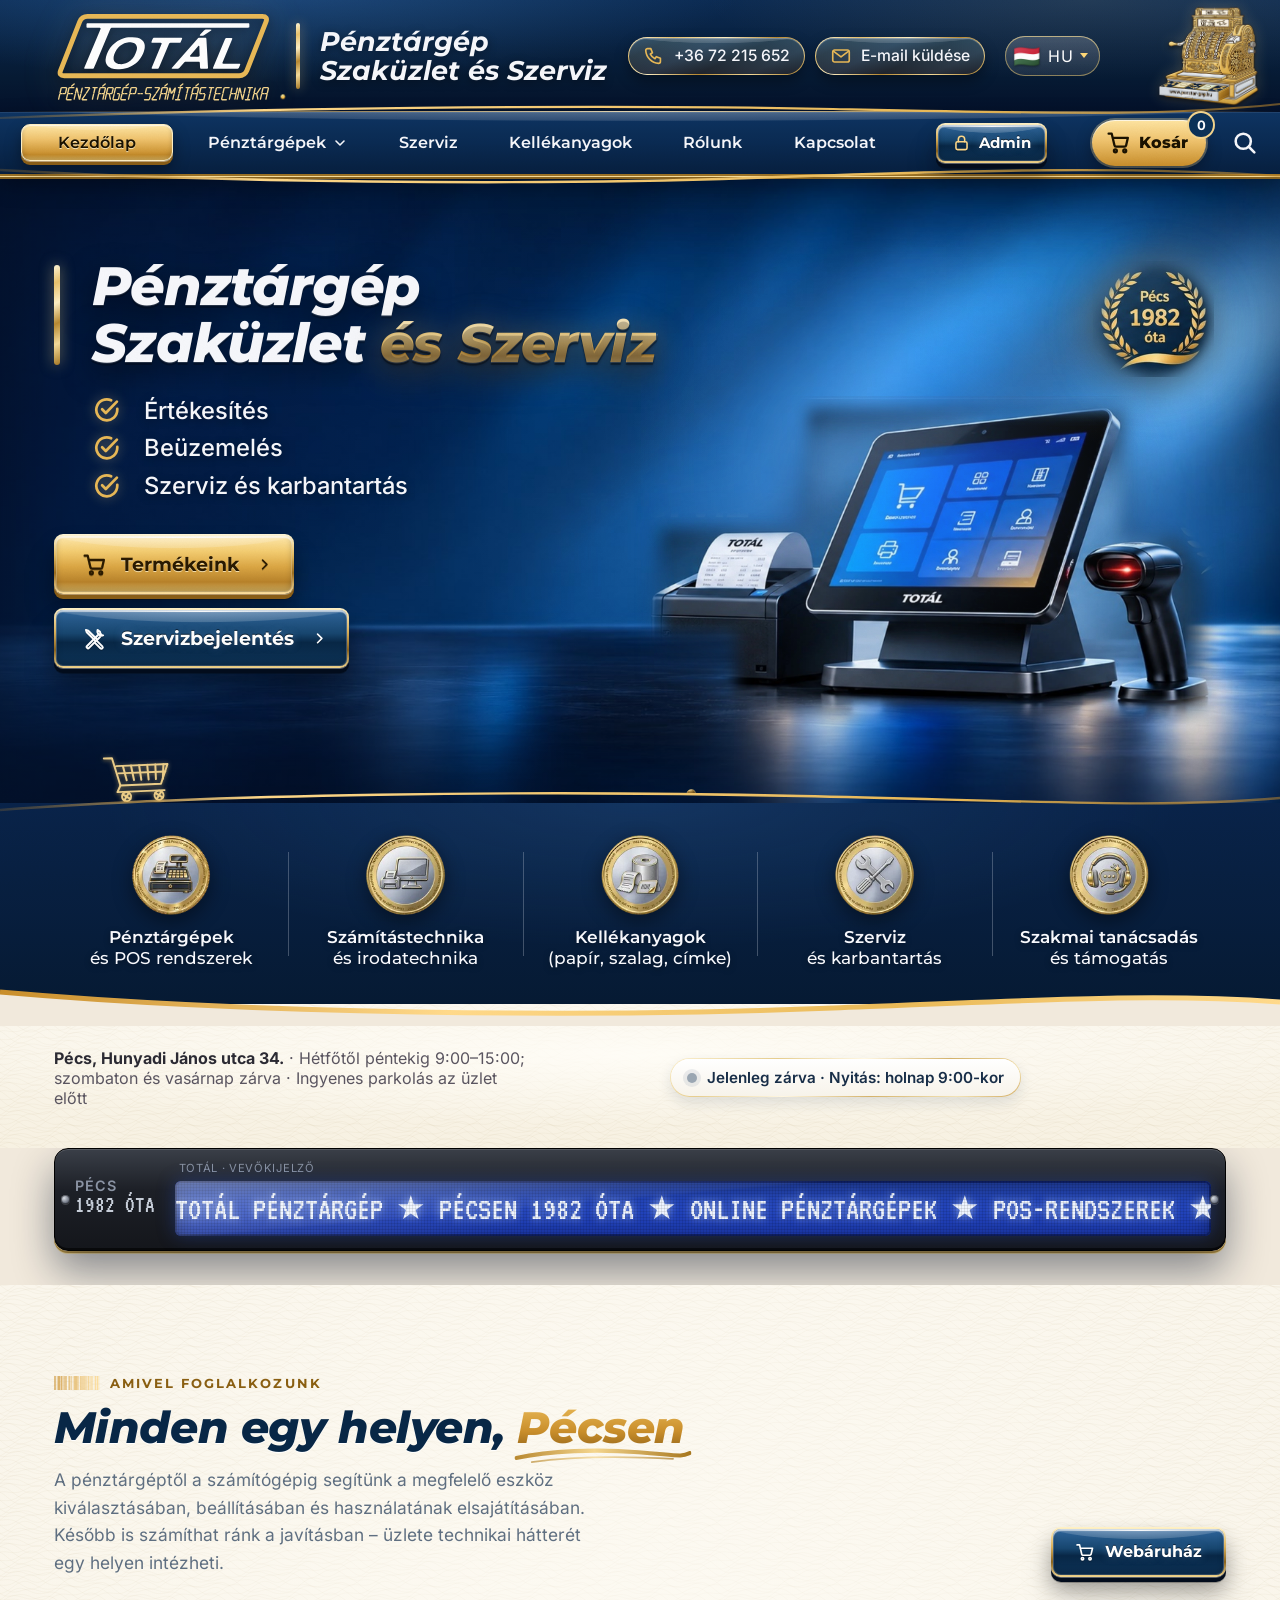
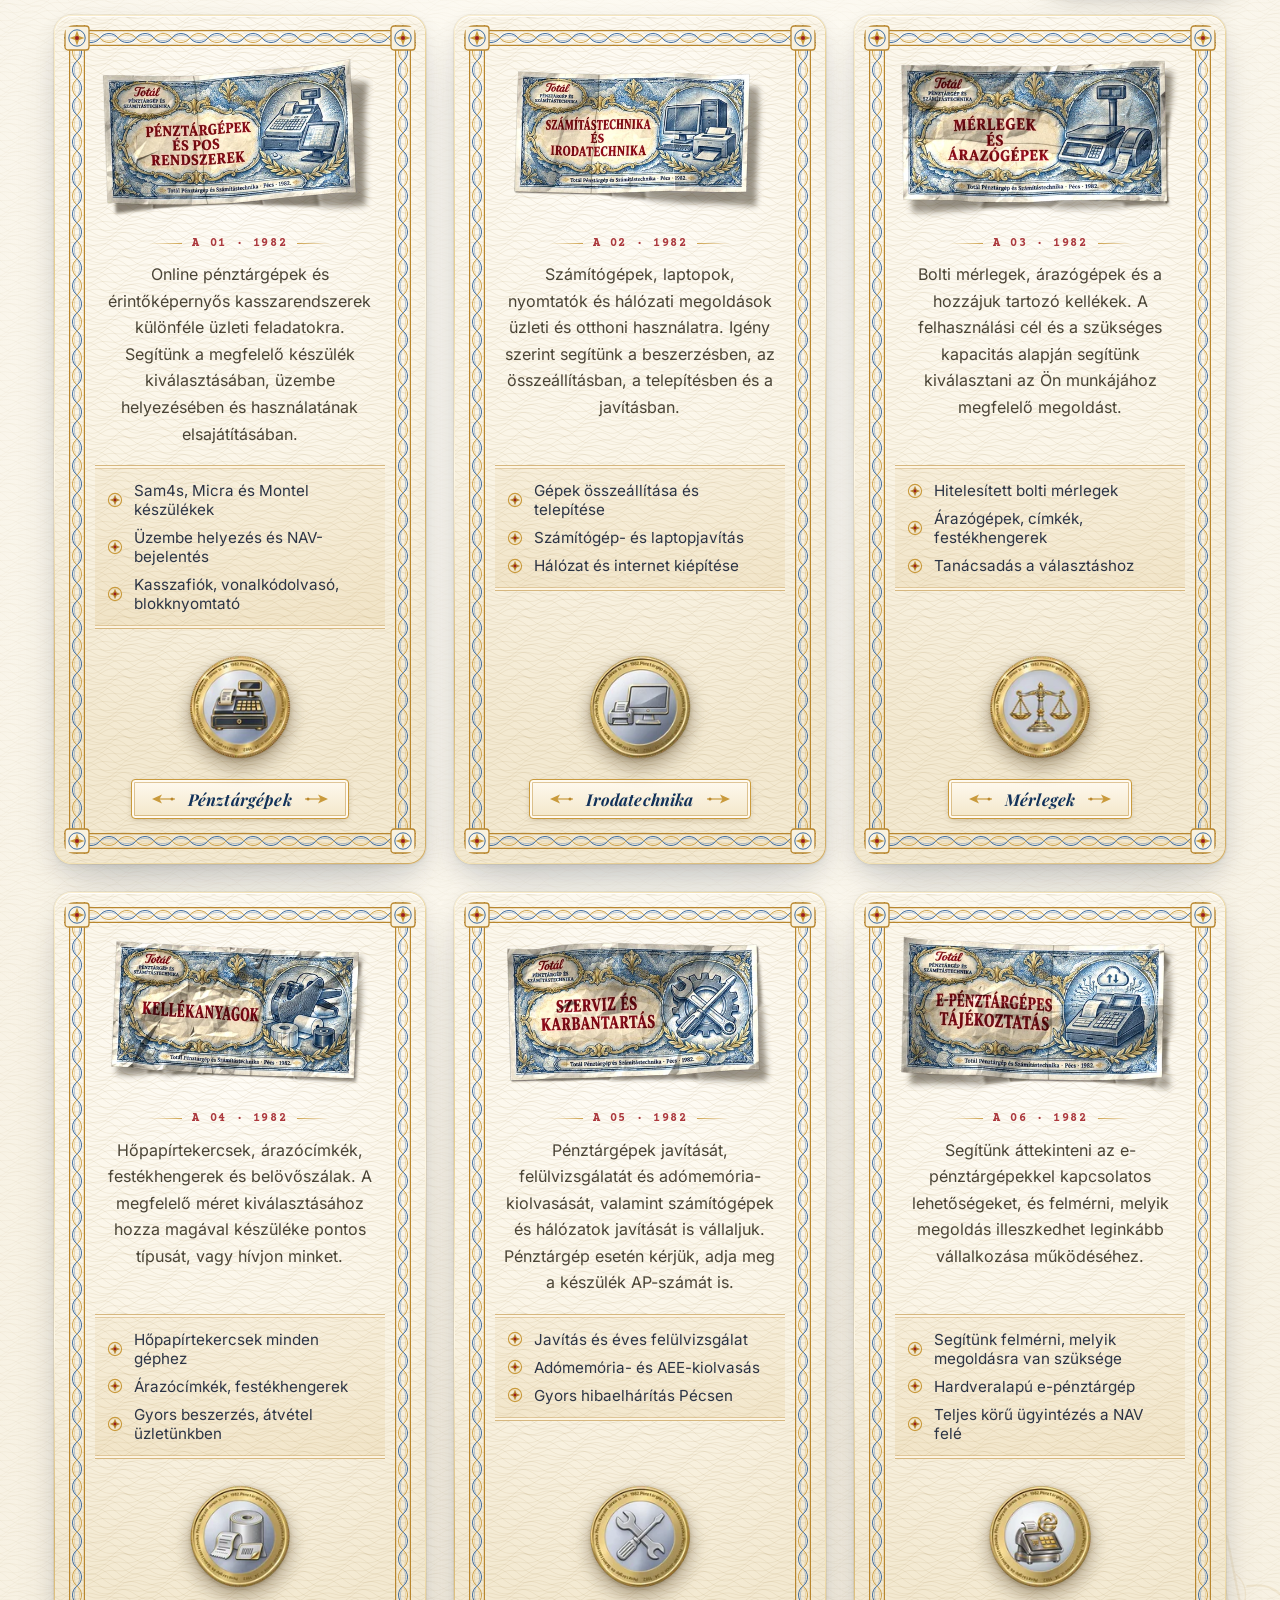
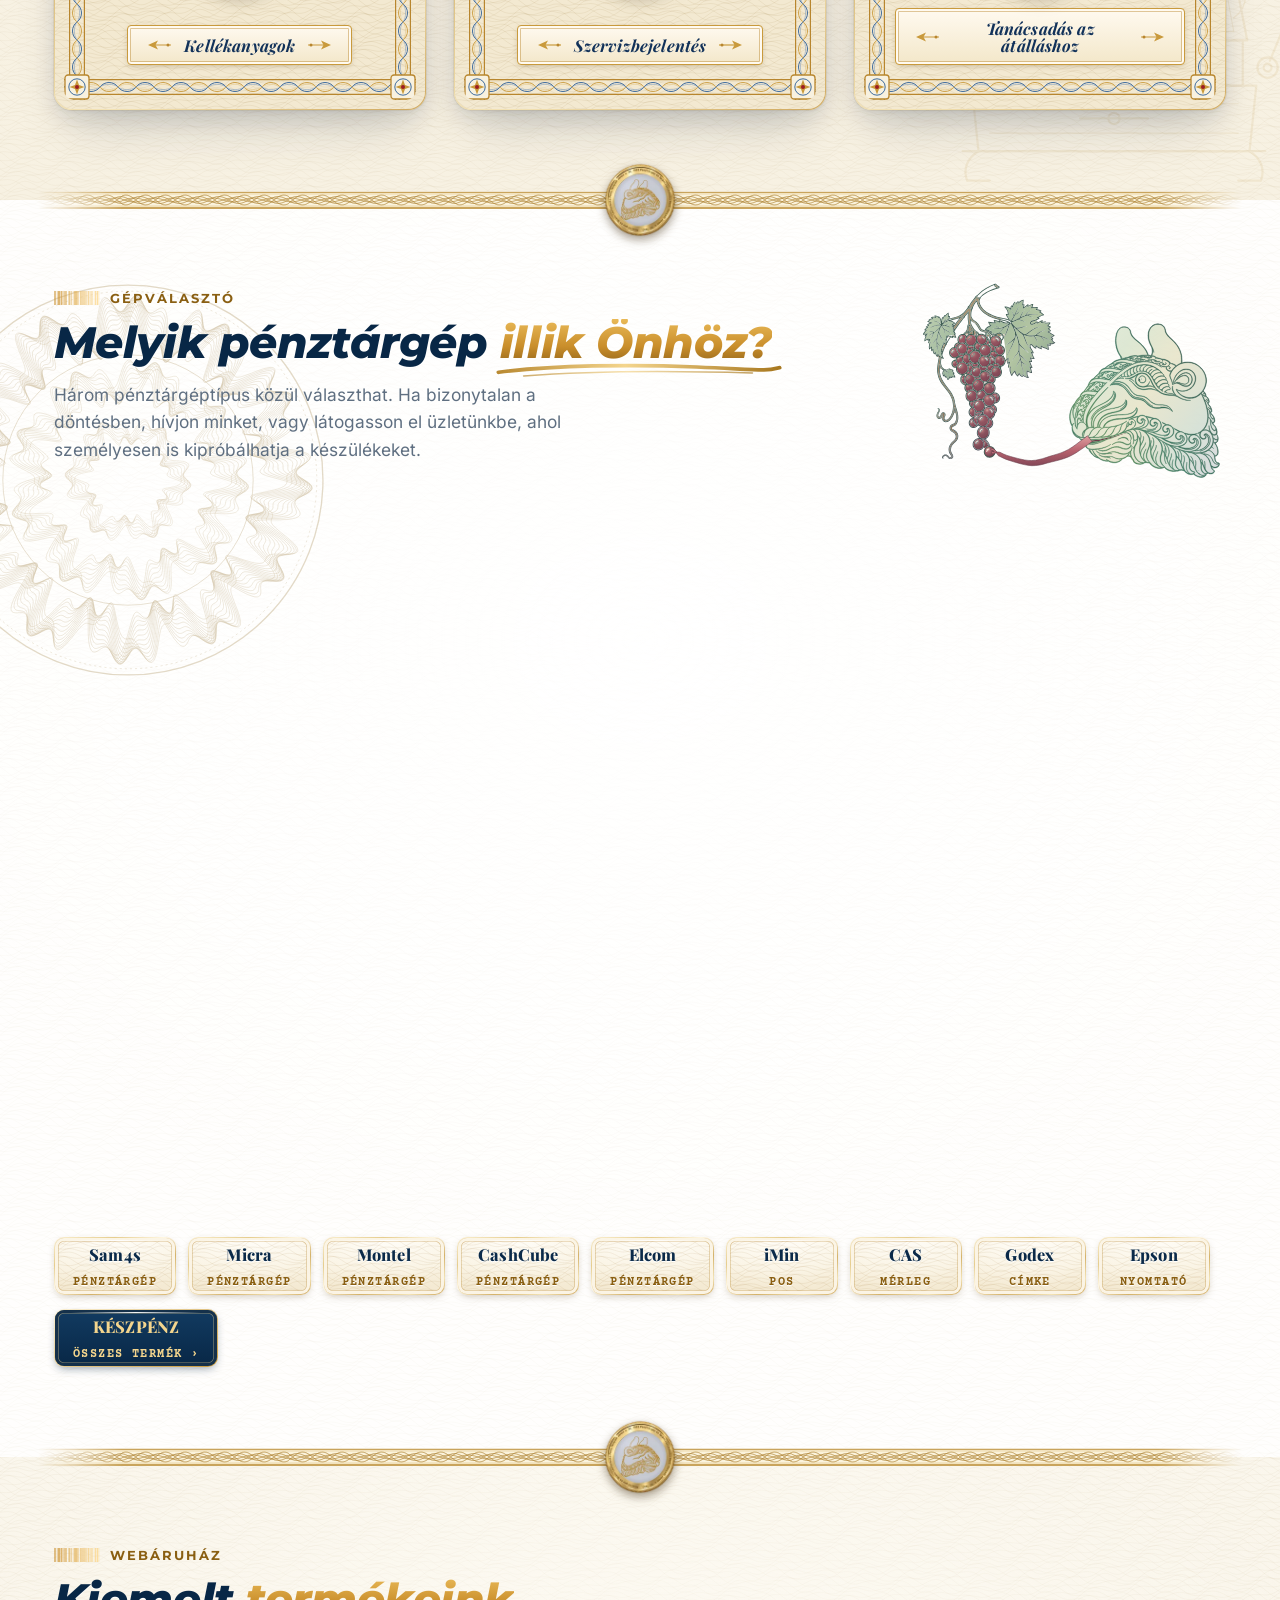
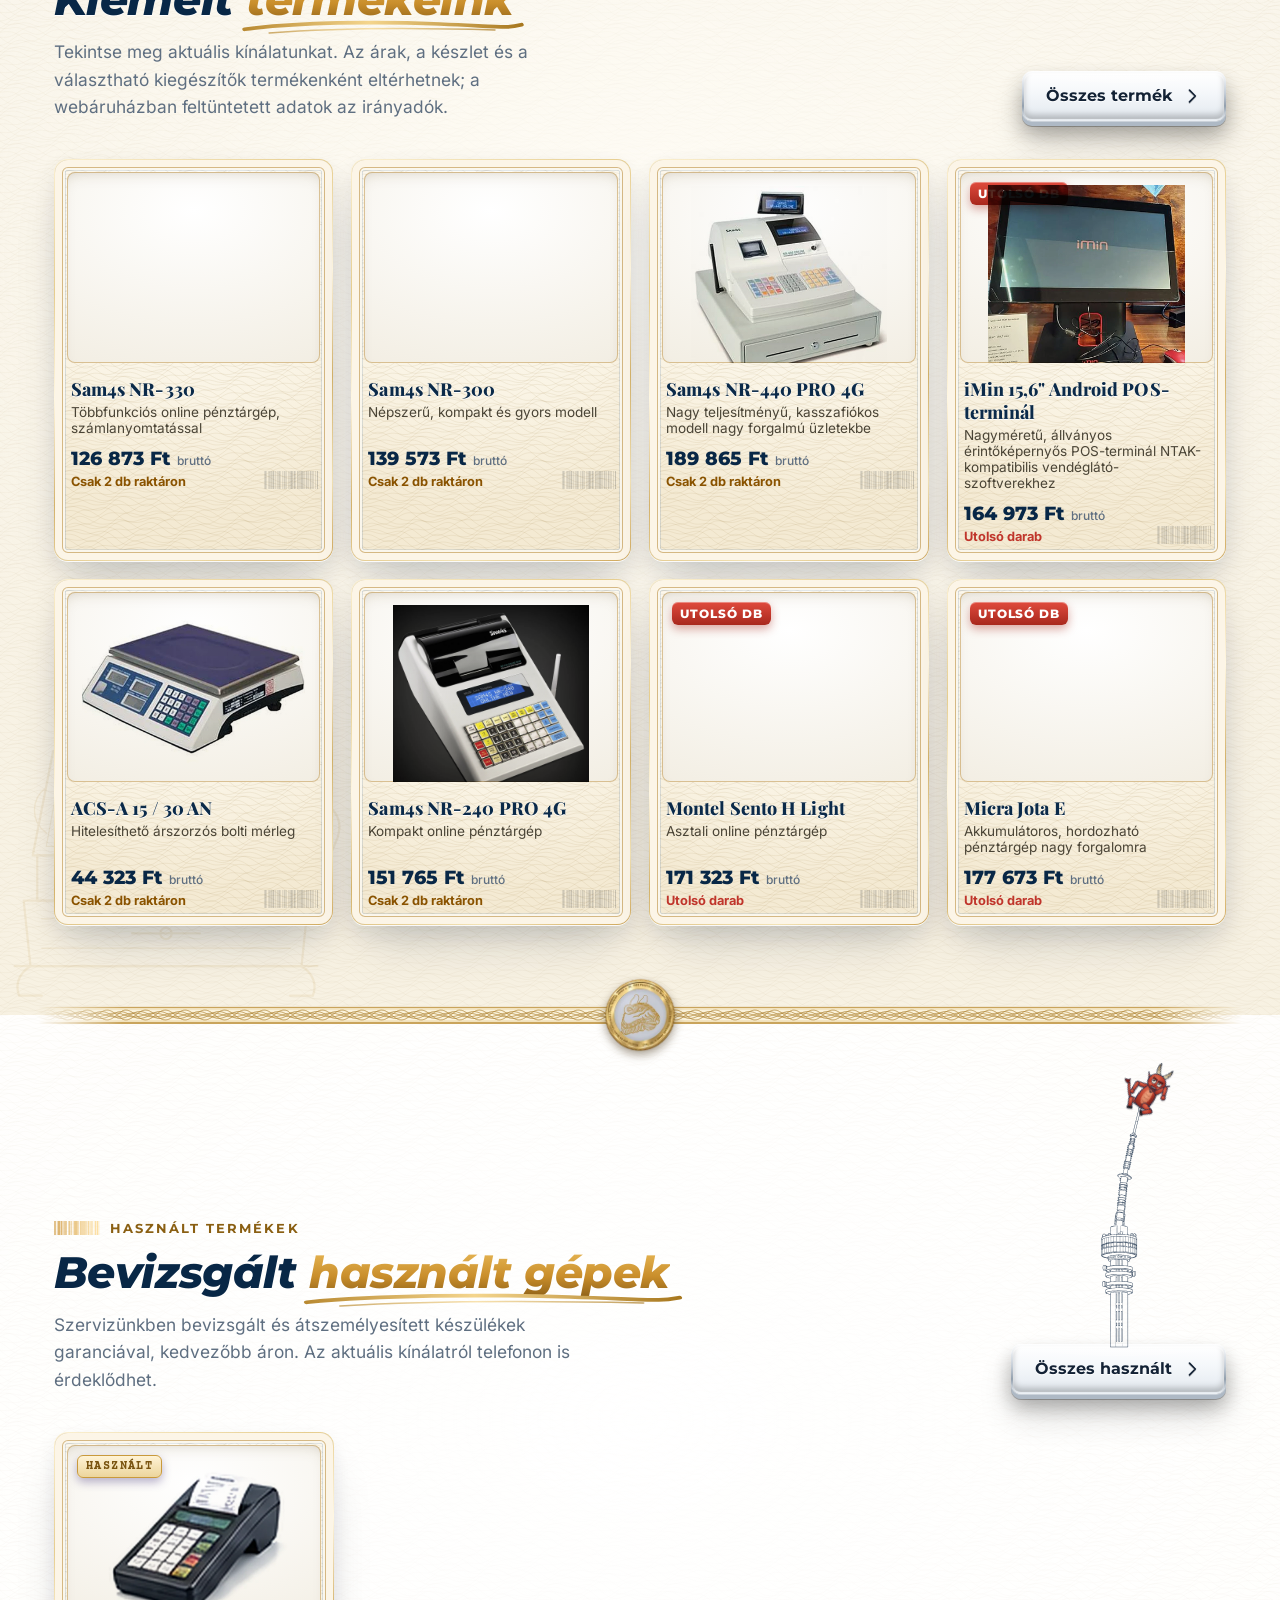
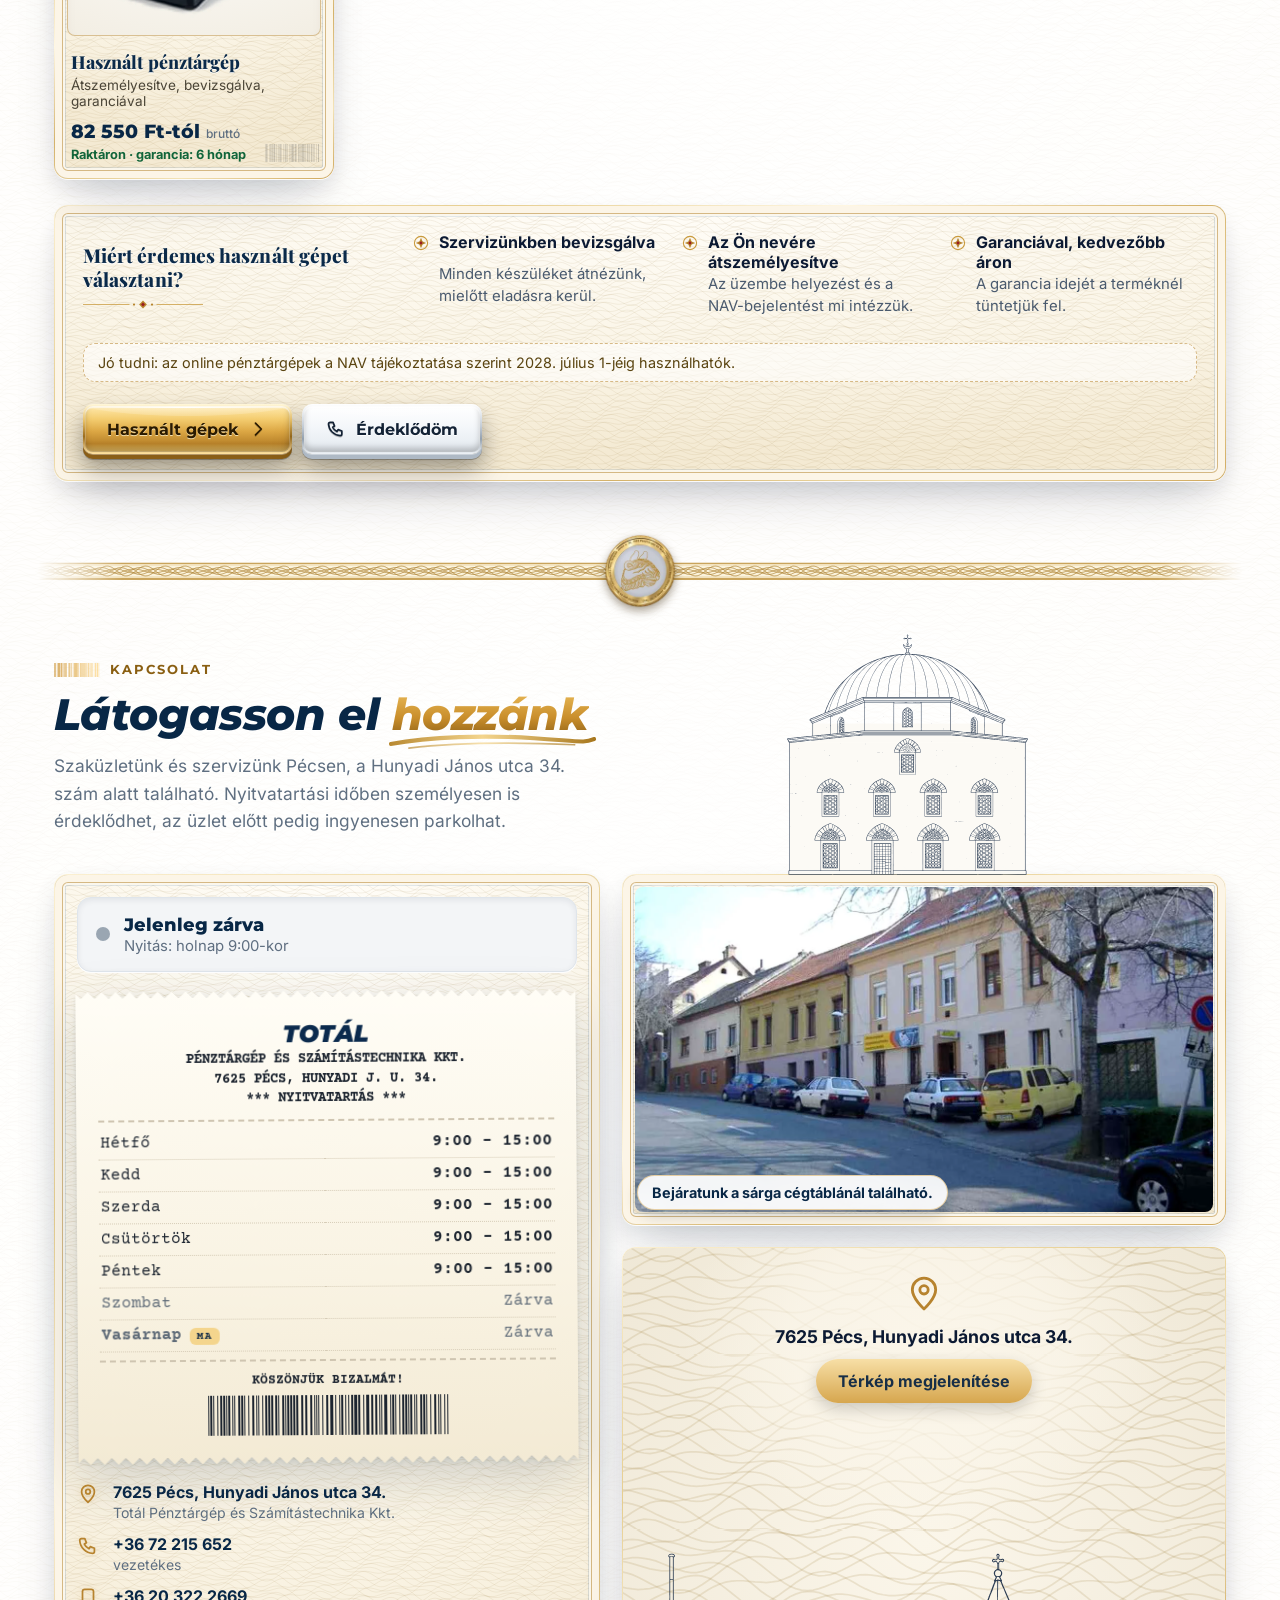
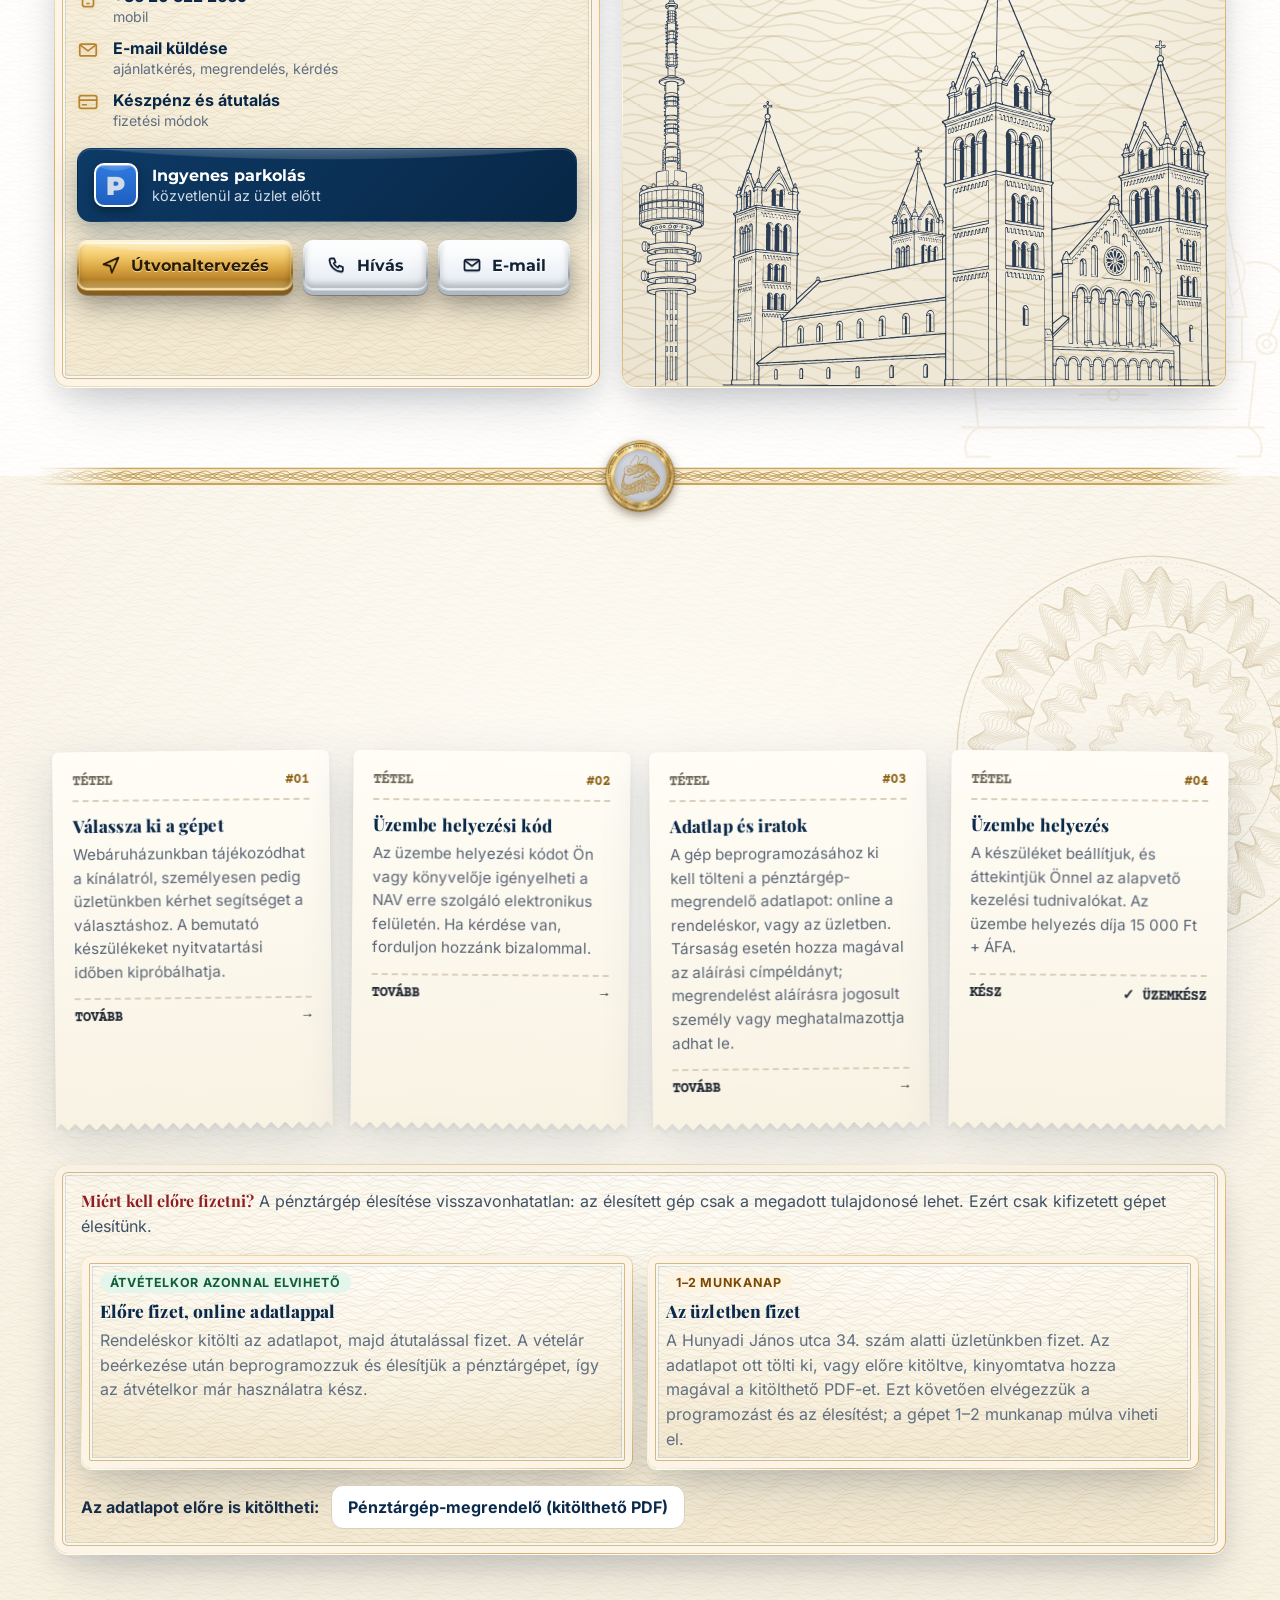
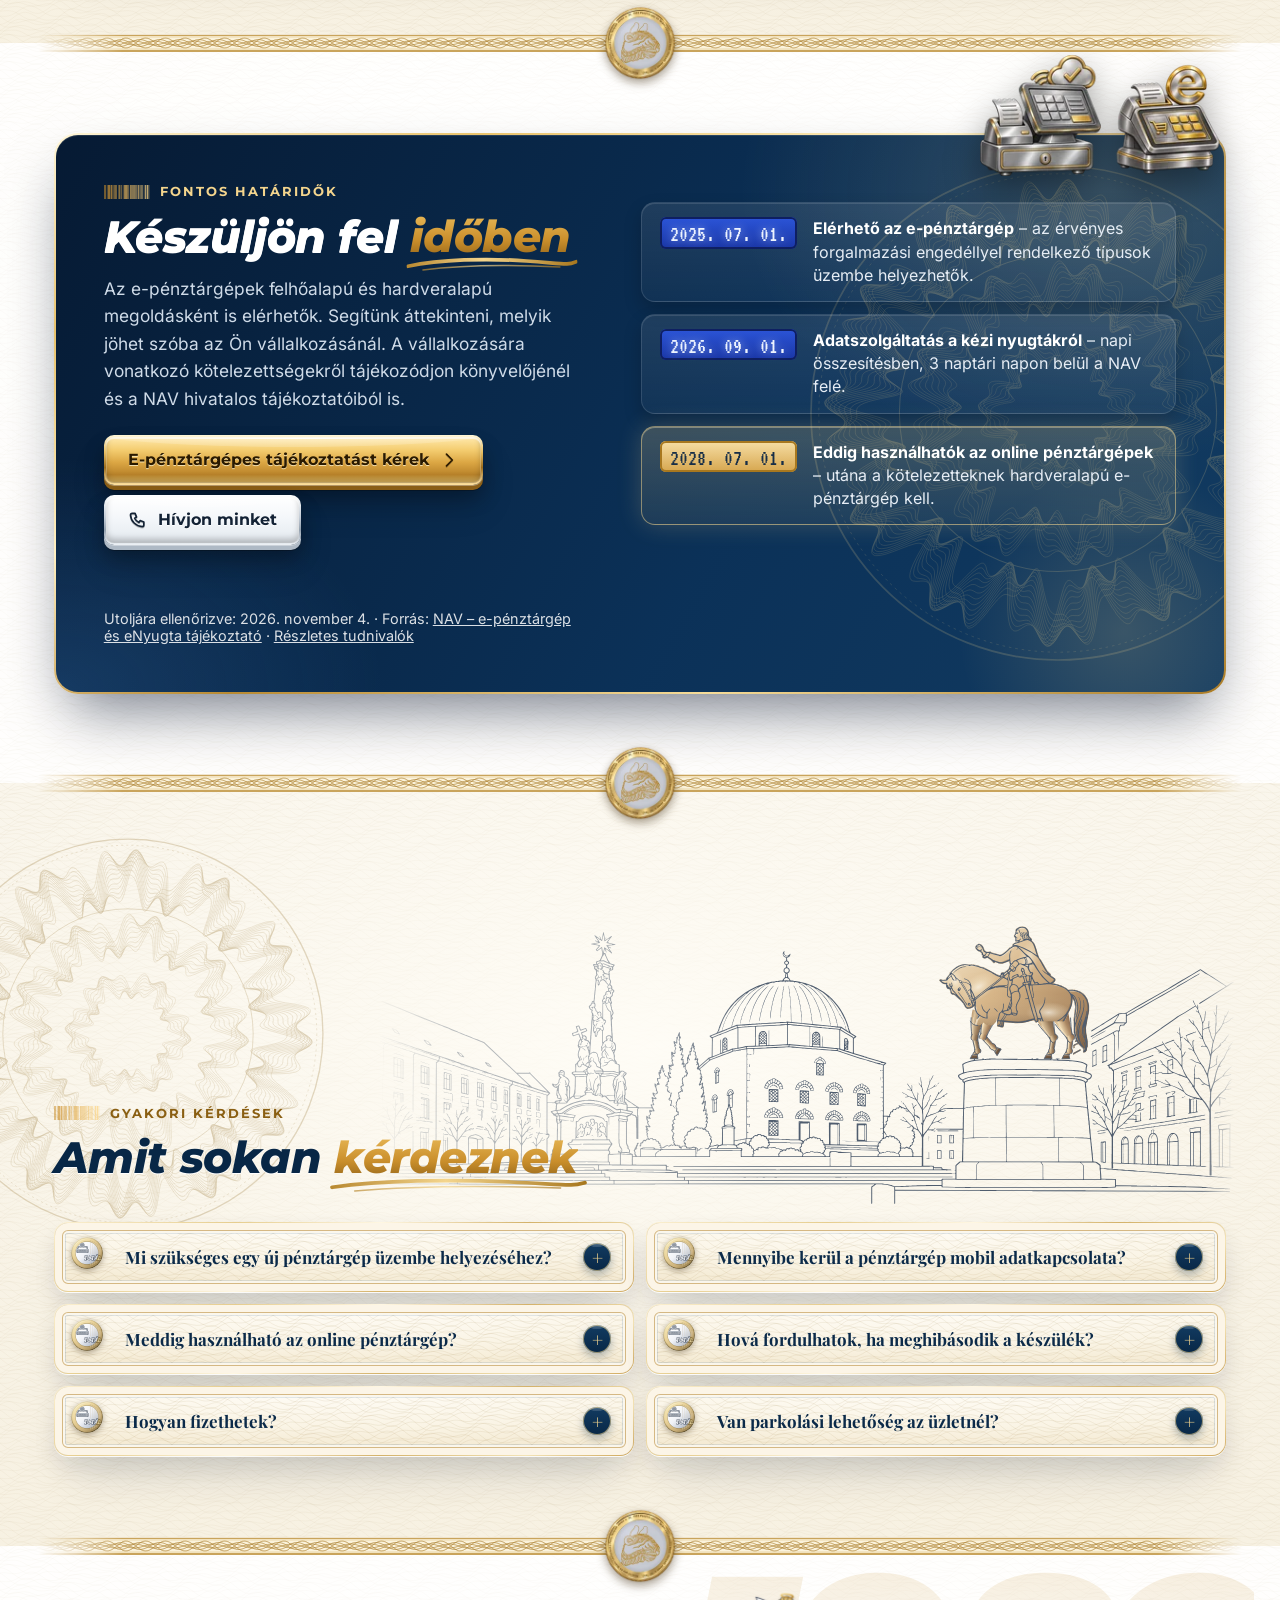
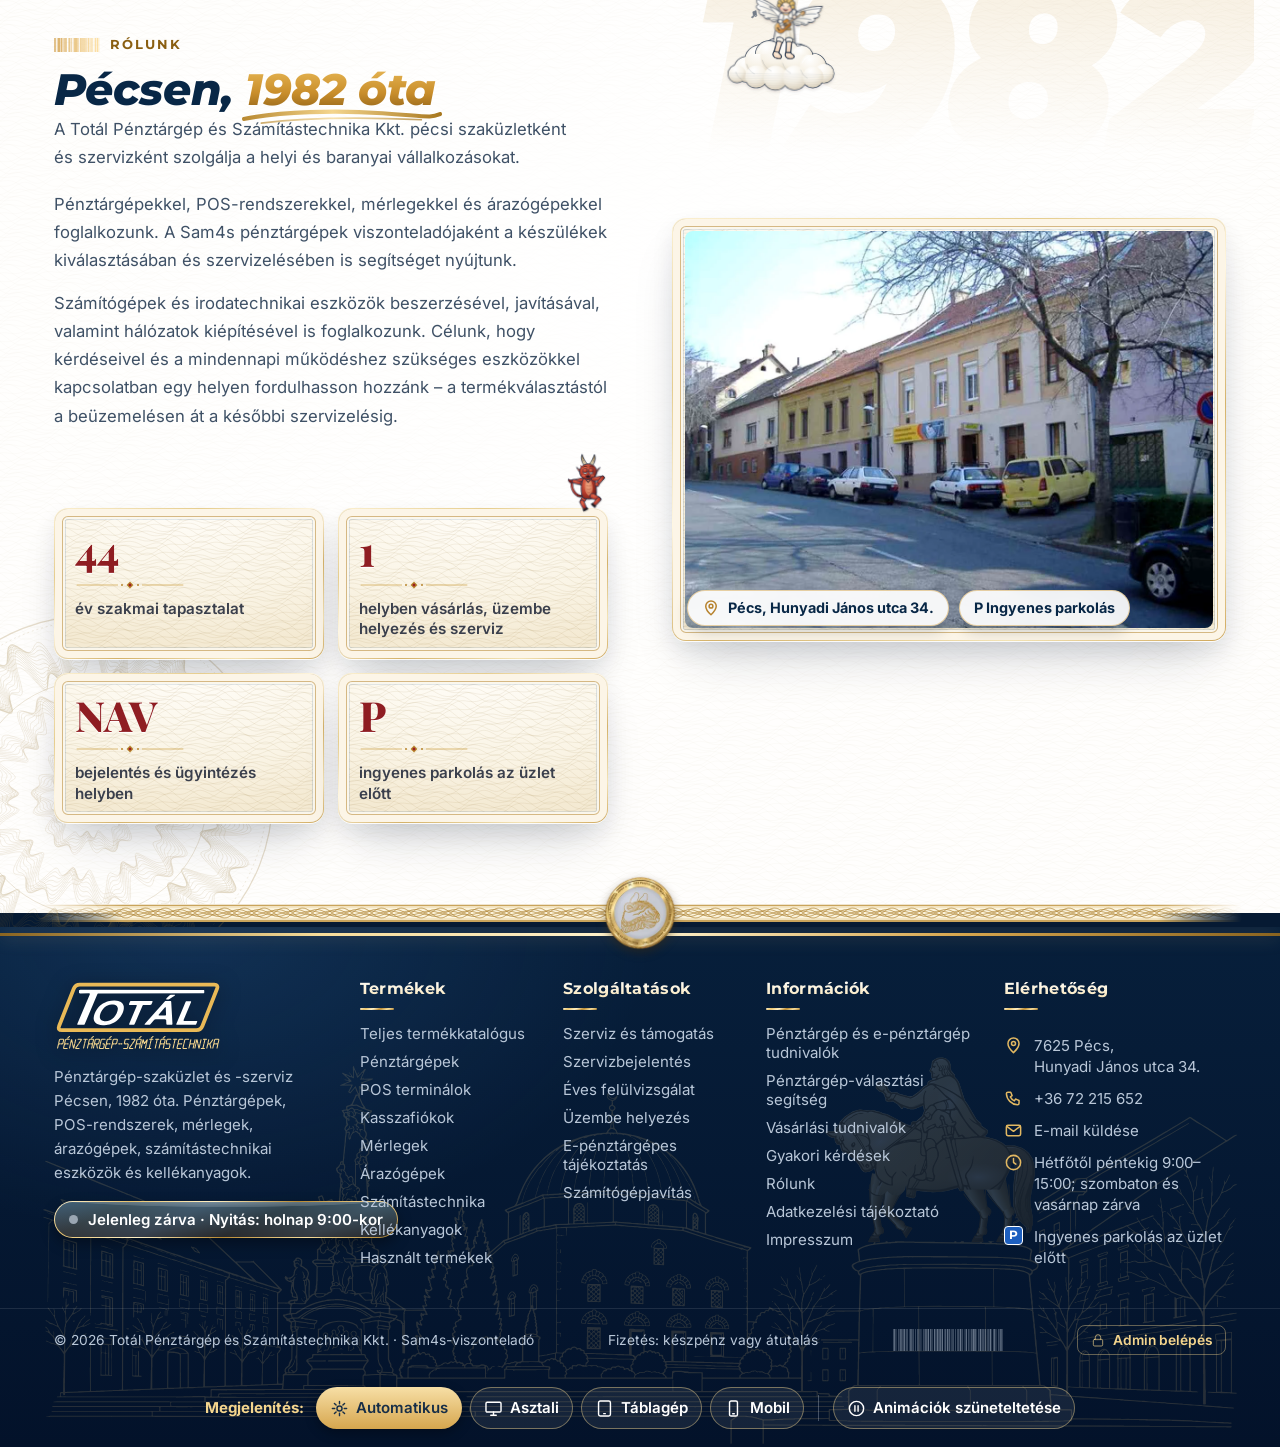
==== index.html @ ef8bb928 "Köztes állapot: fordítások és készletkapcsoló (folyamatban) Co-Authored-By: Claude Opus 5.5 <noreply" ====
<!doctype html>
<html lang="hu" data-anim-kapcsolo>
<head>
<meta charset="utf-8">
<meta name="viewport" content="width=device-width, initial-scale=1, viewport-fit=cover">
<script src="assets/nezet.js?v=20261105c"></script>
<title>Pénztárgép Pécs – Totál pénztárgépbolt és -szerviz 1982 óta</title>
<meta name="description" content="Pénztárgépbolt és -szerviz Pécsen 1982 óta: online és e-pénztárgépek, üzembe helyezés, NAV-bejelentés, javítás, POS, mérlegek, árazógépek. Hunyadi J. u. 34.">
<link rel="canonical" href="https://penztar-gep.hu/">
<meta name="robots" content="index,follow,max-image-preview:large,max-snippet:-1,max-video-preview:-1">
<meta name="author" content="Totál Pénztárgép és Számítástechnika Kkt.">
<meta name="geo.region" content="HU-BA">
<meta name="geo.placename" content="Pécs">
<meta property="og:type" content="website">
<meta property="og:locale" content="hu_HU">
<meta property="og:site_name" content="Totál Pénztárgép Pécs">
<meta property="og:url" content="https://penztar-gep.hu/">
<meta property="og:title" content="Pénztárgép Pécs – Totál pénztárgépbolt és -szerviz 1982 óta">
<meta property="og:description" content="Pénztárgépbolt és -szerviz Pécsen 1982 óta: online és e-pénztárgépek, üzembe helyezés, NAV-bejelentés, javítás, POS, mérlegek, árazógépek. Hunyadi J. u. 34.">
<meta property="og:image" content="https://penztar-gep.hu/assets/og-kep.jpg">
<meta property="og:image:width" content="1200">
<meta property="og:image:height" content="630">
<meta property="og:image:alt" content="TOTÁL pénztárgép szaküzlet és szerviz – Pécs, Hunyadi János utca 34.">
<meta name="twitter:card" content="summary_large_image">
<meta name="twitter:title" content="Pénztárgép Pécs – Totál pénztárgépbolt és -szerviz">
<meta name="twitter:description" content="Pénztárgépbolt és -szerviz Pécsen 1982 óta: online és e-pénztárgépek, üzembe helyezés, NAV-bejelentés, javítás, POS, mérlegek, árazógépek. Hunyadi J. u. 34.">
<meta name="twitter:image" content="https://penztar-gep.hu/assets/og-kep.jpg">
<link rel="sitemap" type="application/xml" href="/sitemap.php">
<script type="application/ld+json">{"@context":"https://schema.org","@graph":[{"@type":["Store","ElectronicsStore"],"geo":{"@type":"GeoCoordinates","latitude":46.0786,"longitude":18.2311},"@id":"https://penztar-gep.hu/#uzlet","name":"Totál Pénztárgép és Számítástechnika","alternateName":["Totál Pénztárgép Pécs","Penztar-gep.hu"],"legalName":"Totál Pénztárgép és Számítástechnika Kkt.","taxID":"29940163-2-02","description":"Pénztárgép szaküzlet és szerviz Pécsen 1982 óta: online pénztárgépek és e-pénztárgépek, POS rendszerek, mérlegek, árazógépek, számítástechnika, kellékanyagok, pénztárgép-üzembe helyezés, NAV-bejelentés, éves felülvizsgálat és javítás.","url":"https://penztar-gep.hu/","logo":"https://penztar-gep.hu/assets/logo/total-logo-512.png","image":["https://penztar-gep.hu/assets/uzlet-homlokzat.webp","https://penztar-gep.hu/assets/og-kep.jpg"],"telephone":"+36 72 215 652","foundingDate":"1982","priceRange":"$$","currenciesAccepted":"HUF","paymentAccepted":"Készpénz, banki átutalás","address":{"@type":"PostalAddress","streetAddress":"Hunyadi János utca 34.","postalCode":"7625","addressLocality":"Pécs","addressRegion":"Baranya","addressCountry":"HU"},"openingHoursSpecification":[{"@type":"OpeningHoursSpecification","dayOfWeek":["Monday","Tuesday","Wednesday","Thursday","Friday"],"opens":"09:00","closes":"15:00"}],"hasMap":"https://www.google.com/maps?q=P%C3%A9cs%2C+Hunyadi+J%C3%A1nos+utca+34","areaServed":[{"@type":"City","name":"Pécs"},{"@type":"AdministrativeArea","name":"Baranya megye"}],"contactPoint":[{"@type":"ContactPoint","contactType":"customer service","telephone":"+36 72 215 652","availableLanguage":"hu"}],"knowsAbout":["online pénztárgép","e-pénztárgép","pénztárgép szerviz","pénztárgép üzembe helyezés","NAV pénztárgép bejelentés","POS rendszer","bolti mérleg","árazógép","hőpapír"],"hasOfferCatalog":{"@type":"OfferCatalog","name":"Termékek és szolgáltatások","url":"https://penztar-gep.hu/webaruhaz/termek.php","itemListElement":[{"@type":"OfferCatalog","name":"Online pénztárgépek","url":"https://penztar-gep.hu/webaruhaz/termek.php?kat=penztargep"},{"@type":"OfferCatalog","name":"POS rendszerek, terminálok","url":"https://penztar-gep.hu/webaruhaz/termek.php?kat=pos"},{"@type":"OfferCatalog","name":"Kasszafiókok","url":"https://penztar-gep.hu/webaruhaz/termek.php?kat=fiok"},{"@type":"OfferCatalog","name":"Bolti mérlegek","url":"https://penztar-gep.hu/webaruhaz/termek.php?kat=merleg"},{"@type":"OfferCatalog","name":"Árazógépek","url":"https://penztar-gep.hu/webaruhaz/termek.php?kat=arazo"},{"@type":"OfferCatalog","name":"Számítástechnika és irodatechnika","url":"https://penztar-gep.hu/webaruhaz/termek.php?kat=irodatechnika"},{"@type":"OfferCatalog","name":"Kellékanyagok: hőpapír, árazócímke, festékhenger","url":"https://penztar-gep.hu/webaruhaz/termek.php?kat=kellek"},{"@type":"OfferCatalog","name":"Használt pénztárgépek","url":"https://penztar-gep.hu/webaruhaz/termek.php?kat=hasznalt"},{"@type":"Offer","itemOffered":{"@type":"Service","name":"Pénztárgép üzembe helyezése és NAV-bejelentés"}},{"@type":"Offer","itemOffered":{"@type":"Service","name":"Pénztárgép éves felülvizsgálata"}},{"@type":"Offer","itemOffered":{"@type":"Service","name":"Pénztárgép- és számítógépjavítás"}},{"@type":"Offer","itemOffered":{"@type":"Service","name":"E-pénztárgépes tájékoztatás és átállás"}}]}},{"@type":"WebSite","@id":"https://penztar-gep.hu/#web","url":"https://penztar-gep.hu/","name":"Totál Pénztárgép Pécs","inLanguage":"hu-HU","publisher":{"@id":"https://penztar-gep.hu/#uzlet"}},{"@type":"WebPage","@id":"https://penztar-gep.hu/#oldal","url":"https://penztar-gep.hu/","name":"Pénztárgép Pécs – Totál pénztárgépbolt és -szerviz 1982 óta","isPartOf":{"@id":"https://penztar-gep.hu/#web"},"about":{"@id":"https://penztar-gep.hu/#uzlet"},"inLanguage":"hu-HU","primaryImageOfPage":"https://penztar-gep.hu/assets/og-kep.jpg"},{"@type":"FAQPage","@id":"https://penztar-gep.hu/#gyik","mainEntity":[{"@type":"Question","name":"Mi szükséges egy új pénztárgép üzembe helyezéséhez?","acceptedAnswer":{"@type":"Answer","text":"A készülék típusától és a vállalkozás adataitól függően üzembe helyezési kódra, valamint a vállalkozás képviseletére jogosító dokumentumokra is szükség lehet. A pontos dokumentumlistát kérjük, vásárlás előtt egyeztesse velünk vagy könyvelőjével."}},{"@type":"Question","name":"Mennyibe kerül a pénztárgép mobil adatkapcsolata?","acceptedAnswer":{"@type":"Answer","text":"A mobil adatkapcsolat díja gépenként havonta 1 500 Ft + ÁFA. A szerződés és az aktuális díj részleteiről vásárlás előtt kérjen tájékoztatást."}},{"@type":"Question","name":"Meddig használható az online pénztárgép?","acceptedAnswer":{"@type":"Answer","text":"A NAV tájékoztatása szerint az online pénztárgépek 2028. július 1-jéig használhatók, addig az e-pénztárgépre való áttérés önkéntes. A pénztárgép-használatra kötelezett vállalkozásoknak ettől az időponttól hardveralapú e-pénztárgépet kell használniuk. Az Ön vállalkozására vonatkozó szabályokat egyeztesse könyvelőjével."}},{"@type":"Question","name":"Hová fordulhatok, ha meghibásodik a készülék?","acceptedAnswer":{"@type":"Answer","text":"A hibát telefonon vagy a szervizűrlapon jelentheti be. Kérjük, adja meg a készülék típusát, pénztárgép esetén pedig – ha rendelkezésére áll – az AP-számot is. A javítás várható menetét előzetesen egyeztetjük Önnel."}},{"@type":"Question","name":"Hogyan fizethetek?","acceptedAnswer":{"@type":"Answer","text":"Rendelését online is leadhatja. Ha szeretné, előre, díjbekérő alapján, átutalással fizethet; az üzletben, átvételkor készpénzzel is rendezheti az összeget. A termékeket jelenleg kizárólag üzletünkben lehet átvenni."}},{"@type":"Question","name":"Van parkolási lehetőség az üzletnél?","acceptedAnswer":{"@type":"Answer","text":"Igen, üzletünk előtt ingyenes parkolási lehetőség áll rendelkezésre."}}]}]}</script>
<meta name="claude:viewport-fit-sides" content="cover">
<link rel="icon" type="image/png" href="assets/favicon-64.png">
<link rel="apple-touch-icon" href="assets/apple-touch-icon.png">
<meta name="theme-color" content="#082746">
<link rel="preload" as="image" href="assets/hero-hatter.jpg" fetchpriority="high">
<link rel="stylesheet" href="assets/fonts/betutipusok.css?v=20261105">
<style>
/* Layout: az elfogadott terv – sötétkék fejléc logóval és elérhetőségekkel, arany menüsor, kék fénysugaras kezdőkép a termékcsoporttal, arany hullámok, ikonsáv, krémszínű alsó sáv */
:root{
  color-scheme:dark;
  --n0:#04112a; --n1:#061a33; --n2:#071f3b; --n3:#0b3158; --blue:#1674c8;
  --gold:#e9b957; --gold-l:#ffd98a; --gold-d:#c98e2b;
  --txt:#f7f8fc; --txt2:#d6dfea; --sep:rgba(214,223,234,.28); --cream:#f1e9dc; --cream-ink:#2b2a33;
  --fd:"Montserrat","Arial Black",Arial,sans-serif; --fb:"Inter","Segoe UI",system-ui,sans-serif;
}
*{box-sizing:border-box}
html,body{margin:0}
body{background:var(--n1);color:var(--txt);font-family:var(--fb);font-size:16px;-webkit-font-smoothing:antialiased}
body::before{content:"";position:fixed;inset:0 0 auto;height:env(safe-area-inset-top,0px);z-index:60;background:var(--n0)}
a{color:inherit;text-decoration:none}
svg.ic{fill:none;stroke:currentColor;stroke-linecap:round;stroke-linejoin:round}
.wrap{max-width:1440px;margin:0 auto;padding-left:max(16px,env(safe-area-inset-left,0px),4.2vw);padding-right:max(16px,env(safe-area-inset-right,0px),4.2vw)}
@media (min-width:1900px){.wrap{padding-left:80px;padding-right:80px}}
:focus-visible{outline:3px solid var(--gold-l);outline-offset:3px;border-radius:6px}

/* fejléc */
.top{position:relative;background:radial-gradient(ellipse 70% 120% at 30% 0%,#0b2a52 0%,var(--n1) 55%,var(--n0) 100%);overflow:hidden}
.top .pan{position:absolute;right:0;top:0;height:112px;width:auto;opacity:.95;pointer-events:none}
.top .wrap{display:flex;align-items:center;gap:clamp(16px,2.4vw,40px);min-height:110px;position:relative}
.logo img{display:block;height:auto;width:clamp(150px,15vw,232px)}
.vbar{width:4px;height:66px;border-radius:2px;background:linear-gradient(180deg,var(--gold-l),var(--gold-d));flex-shrink:0}
.slogan{white-space:nowrap;font-family:var(--fd);font-style:italic;font-weight:700;font-size:clamp(1.15rem,2.1vw,2.05rem);line-height:1.08;color:var(--txt)}
.contacts{margin-left:auto;display:flex;gap:22px;margin-right:clamp(0px,7vw,120px)}
.pill{display:inline-flex;align-items:center;gap:12px;padding:8px 20px;border-radius:30px;border:1.6px solid var(--gold);font-weight:500;font-size:1.06rem;color:var(--txt);background:rgba(4,17,42,.45);white-space:nowrap}
.pill svg{width:22px;height:22px;color:var(--gold);stroke-width:1.8}
.pill:hover{background:rgba(233,185,87,.12)}

/* menüsor */
.navbar{position:relative;background:linear-gradient(180deg,#0a2a52 0%,#08213f 100%);height:62px}
.navbar .wave{position:absolute;left:0;width:100%;height:24px;pointer-events:none}
.navbar .wave.t{top:-12px}.navbar .wave.b{bottom:-14px}
.navbar .wrap{display:flex;align-items:center;justify-content:center;gap:clamp(8px,3.4vw,60px);height:100%;position:relative;z-index:2}
.navbar a.it{font-family:var(--fd);font-weight:600;font-size:clamp(.92rem,1.25vw,1.2rem);padding:8px 16px;border-radius:9px;display:inline-flex;gap:6px;align-items:center;color:var(--txt);white-space:nowrap}
.navbar a.it:hover{color:var(--gold-l)}
.navbar a.it.on{background:linear-gradient(180deg,var(--gold-l),var(--gold-d));color:#1a1200;padding:8px 36px;box-shadow:0 4px 12px rgba(0,0,0,.35),inset 0 1px 0 rgba(255,255,255,.55)}
.navbar .search{color:var(--txt);display:grid;place-items:center;width:44px;height:44px;margin-left:clamp(8px,4vw,70px)}
.navbar .search svg{width:28px;height:28px;stroke-width:2.2}
.navbar .burger{display:none}
.admbtn{display:inline-flex;align-items:center;gap:8px;height:40px;padding:0 14px;border-radius:9px;border:1.5px solid rgba(255,217,138,.55);color:var(--txt);font-family:var(--fd);font-weight:700;font-size:.92rem;white-space:nowrap;margin-left:clamp(8px,2vw,30px)}
.admbtn svg{width:19px;height:19px;color:var(--gold-l);stroke-width:2}
.admbtn:hover{border-color:var(--gold-l);color:var(--gold-l)}
.navbar .admbtn + .search{margin-left:6px}

/* kezdőkép */
.hero{position:relative;background:url(assets/hero-hatter.jpg) 50% 50%/cover no-repeat,var(--n3);overflow:hidden}
.hero::before{content:"";position:absolute;inset:0;background:linear-gradient(90deg,rgba(4,17,42,.55) 0%,rgba(4,17,42,.15) 38%,rgba(4,17,42,0) 60%);pointer-events:none}
.hero .wrap{position:relative;display:grid;grid-template-columns:minmax(0,46fr) minmax(0,54fr);align-items:center;min-height:clamp(440px,30.5vw,470px);padding-block:30px 22px}
.copy{position:relative;z-index:3;padding-left:clamp(0px,3vw,48px)}
h1{margin:0;font-family:var(--fd);font-style:italic;font-weight:800;font-size:clamp(2.2rem,4.25vw,4.05rem);line-height:1.04;letter-spacing:-.015em;text-shadow:0 3px 16px rgba(0,0,0,.4);position:relative;white-space:nowrap}
h1::before{content:"";position:absolute;left:clamp(-48px,-3vw,-22px);top:.12em;bottom:.12em;width:6px;border-radius:3px;background:linear-gradient(180deg,var(--gold-l),var(--gold-d))}
h1 .g{background:linear-gradient(180deg,var(--gold-l) 10%,var(--gold) 55%,var(--gold-d));-webkit-background-clip:text;background-clip:text;color:transparent}
ul.ticks{list-style:none;margin:24px 0 0;padding:0;display:grid;gap:8px;font-size:clamp(1.15rem,1.85vw,1.75rem);font-weight:500;color:var(--txt)}
ul.ticks li{display:flex;align-items:center;gap:22px}
ul.ticks svg{width:1.25em;height:1.25em;color:var(--gold);stroke-width:2.2;flex-shrink:0}
.cta{display:flex;gap:14px;flex-wrap:nowrap;margin-top:34px;margin-left:clamp(-48px,-3vw,0px)}
.btn{display:inline-flex;align-items:center;gap:14px;height:60px;padding:0 20px 0 26px;border-radius:9px;font-family:var(--fd);font-weight:700;font-size:clamp(1rem,1.45vw,1.38rem);white-space:nowrap;transition:transform .12s,filter .15s}
.btn:hover{transform:translateY(-1px);filter:brightness(1.06)}
.btn svg{width:1.35em;height:1.35em;stroke-width:2.1}
.btn .ch{width:.8em;height:.8em;stroke-width:2.6;margin-left:4px}
.btn.gold{background:linear-gradient(180deg,var(--gold-l) 0%,#f0c46e 45%,var(--gold-d) 100%);color:#1a1200;box-shadow:0 8px 20px rgba(0,0,0,.35),inset 0 1px 0 rgba(255,255,255,.6)}
.btn.dark{background:rgba(4,17,42,.72);border:2px solid rgba(247,248,252,.85);color:var(--txt);box-shadow:0 8px 20px rgba(0,0,0,.3)}
.art{position:relative;align-self:end;height:100%;min-height:360px}
.art .prod{position:absolute;left:-6%;bottom:-6px;width:min(812px,112%);height:auto}
.mbr,.lau-m{display:none}
.art .lau{position:absolute;right:-1%;top:6%;width:clamp(150px,13vw,205px);height:auto}

/* hullám + ikonsáv */
.sep{display:block;width:100%;height:30px;margin-top:-15px;position:relative;z-index:4}
.strip{background:linear-gradient(180deg,#09234a 0%,#071d3c 100%);margin-top:-15px;padding-top:6px}
.strip .wrap{display:grid;grid-template-columns:repeat(5,1fr);padding-block:16px 26px}
.strip a{display:flex;flex-direction:column;align-items:center;text-align:center;gap:10px;padding:8px 10px;position:relative}
.strip a + a::before{content:"";position:absolute;left:0;top:18%;bottom:14%;width:1px;background:var(--sep)}
.strip svg{width:clamp(48px,4.6vw,72px);height:clamp(48px,4.6vw,72px);color:var(--gold);stroke-width:1.5}
.strip b{font-family:var(--fd);font-weight:600;font-size:clamp(.95rem,1.3vw,1.2rem);line-height:1.28;color:var(--txt)}
.strip b small{display:block;font-weight:500;font-size:inherit}
.strip a:hover b{color:var(--gold-l)}
.goldwave{display:block;width:100%;height:42px;margin-top:-20px;position:relative;z-index:3}
.cream{position:relative;background:var(--cream);color:var(--cream-ink);min-height:120px;margin-top:-22px;overflow:hidden}
.cream .dz{position:absolute;right:5%;bottom:0;width:clamp(150px,14vw,210px);height:auto;opacity:.9}
.cream .wrap{padding-block:44px 40px;position:relative}
.cream p{margin:0;max-width:30em;font-size:1rem;color:#5a5560}

/* mobil */
@media (max-width:1100px){
  .contacts{display:none}
  .navbar .wrap{justify-content:flex-start;gap:4px;overflow-x:auto;scrollbar-width:none}
  .navbar a.it.on{padding:8px 22px}
}
@media (max-width:820px),(max-height:500px) and (max-width:1000px){
  .top .wrap{min-height:84px}.vbar,.slogan{display:none}.top .pan{height:84px}
  .navbar{height:54px}.navbar .wrap{justify-content:space-between}
  .navbar a.it{display:none}.navbar .burger{display:grid;place-items:center;width:44px;height:44px;color:var(--txt)}
  .navbar .burger svg{width:28px;height:28px;stroke-width:2.2}.navbar .admbtn{margin-left:auto;height:38px;padding:0 10px}.navbar .admbtn span{display:none}
  .navbar.open{height:auto}.navbar.open .wrap{flex-wrap:wrap;padding-block:8px}.navbar.open a.it{display:inline-flex;width:100%;padding:12px 8px}.navbar.open a.it.on{width:auto}
}
@media (max-width:820px){
  .hero{background-position:72% 50%}
  .hero .wrap{grid-template-columns:1fr;min-height:0;padding-block:34px 0}
  h1{white-space:normal}h1::before{left:-14px}.copy{padding-left:14px}
  .cta{margin-left:0;flex-wrap:wrap}.btn{height:54px;padding:0 20px}
  .art{min-height:0;height:auto;margin-top:18px}
  .art .prod{position:relative;left:0;bottom:-4px;width:100%}
  .art .lau{display:none}
  .mbr{display:inline}
  .ht{position:relative}
  .lau-m{display:block;position:absolute;right:max(-6px,calc(env(safe-area-inset-right,0px) - 6px));bottom:-.15em;width:clamp(100px,29vw,124px);height:auto;filter:drop-shadow(0 6px 14px rgba(0,0,0,.35))}
  .strip .wrap{grid-template-columns:repeat(2,1fr);row-gap:10px}
  .strip a + a::before{display:none}
  .strip a:last-child{grid-column:1/-1}
}
/* belépő animáció: a betöltéskor minden elem a helyére csúszik (mozgáscsökkentés esetén kikapcsol) */
@media (prefers-reduced-motion:no-preference){
  @keyframes inL{from{opacity:0;transform:translateX(-60px)}to{opacity:1;transform:none}}
  @keyframes inR{from{opacity:0;transform:translateX(70px)}to{opacity:1;transform:none}}
  @keyframes inD{from{opacity:0;transform:translateY(-18px)}to{opacity:1;transform:none}}
  @keyframes inU{from{opacity:0;transform:translateY(28px)}to{opacity:1;transform:none}}
  @keyframes grow{from{transform:scaleY(0)}to{transform:scaleY(1)}}
  @keyframes pop{0%{opacity:0;transform:scale(.4) rotate(-25deg)}70%{opacity:1;transform:scale(1.12) rotate(4deg)}100%{opacity:1;transform:none}}
  @keyframes prod{from{opacity:0;transform:translateX(90px) scale(.96)}to{opacity:1;transform:none}}
  @keyframes shine{from{background-position:120% 0}to{background-position:-20% 0}}
  @keyframes draw{from{stroke-dashoffset:2000}to{stroke-dashoffset:0}}
  .logo{animation:inL .8s cubic-bezier(.2,.8,.2,1) both}
  .vbar{transform-origin:top;animation:grow .6s .25s ease-out both}
  .slogan{animation:inL .8s .3s cubic-bezier(.2,.8,.2,1) both}
  .pill{animation:inR .8s cubic-bezier(.2,.8,.2,1) both}.pill:nth-child(1){animation-delay:.35s}.pill:nth-child(2){animation-delay:.5s}
  .top .pan{animation:inR 1.2s .2s ease-out both}
  .navbar a.it,.navbar .search{animation:inD .55s cubic-bezier(.2,.8,.2,1) both}
  .navbar a.it:nth-of-type(1){animation-delay:.45s}.navbar a.it:nth-of-type(2){animation-delay:.52s}.navbar a.it:nth-of-type(3){animation-delay:.59s}
  .navbar a.it:nth-of-type(4){animation-delay:.66s}.navbar a.it:nth-of-type(5){animation-delay:.73s}.navbar a.it:nth-of-type(6){animation-delay:.8s}.navbar .search{animation-delay:.87s}
  .navbar .wave path,.sep path,.goldwave path:last-child{stroke-dasharray:2000;animation:draw 1.6s .3s ease-out both}
  h1::before{transform-origin:top;animation:grow .7s .7s cubic-bezier(.2,.8,.2,1) both}
  h1 .l1,h1 .l2{display:inline-block;animation:inL .9s cubic-bezier(.16,.84,.24,1) both}
  h1 .l1{animation-delay:.8s}h1 .l2{animation-delay:1s}
  h1 .g{background-image:linear-gradient(100deg,var(--gold-d) 0%,var(--gold) 35%,#fff6dc 50%,var(--gold) 65%,var(--gold-d) 100%);background-size:250% 100%;animation:shine 1.6s 1.7s ease-in-out both}
  ul.ticks li{animation:inL .7s cubic-bezier(.2,.8,.2,1) both}
  ul.ticks li:nth-child(1){animation-delay:1.25s}ul.ticks li:nth-child(2){animation-delay:1.38s}ul.ticks li:nth-child(3){animation-delay:1.51s}
  ul.ticks li svg{animation:pop .6s cubic-bezier(.2,.8,.2,1) both}
  ul.ticks li:nth-child(1) svg{animation-delay:1.45s}ul.ticks li:nth-child(2) svg{animation-delay:1.58s}ul.ticks li:nth-child(3) svg{animation-delay:1.71s}
  .cta .btn{animation:inU .7s cubic-bezier(.2,.8,.2,1) both}.cta .btn:nth-child(1){animation-delay:1.7s}.cta .btn:nth-child(2){animation-delay:1.85s}
  .art .prod{animation:prod 1.3s .6s cubic-bezier(.16,.84,.24,1) both}
  .art .lau,.lau-m{animation:pop 1s 1.6s cubic-bezier(.2,.8,.2,1) both}
  .strip a{animation:inU .7s cubic-bezier(.2,.8,.2,1) both}
  .strip a:nth-child(1){animation-delay:1.9s}.strip a:nth-child(2){animation-delay:2s}.strip a:nth-child(3){animation-delay:2.1s}.strip a:nth-child(4){animation-delay:2.2s}.strip a:nth-child(5){animation-delay:2.3s}
}

/* ===== főoldal: lefelé görgethető szekciók (világos tónus) ===== */
.cb{display:flex;align-items:center;justify-content:space-between;gap:16px;flex-wrap:wrap}
.cream p b{color:#2b2a33}
.openchip{display:inline-flex;align-items:center;gap:10px;padding:9px 16px;border-radius:30px;background:#fff;border:1px solid #e6dcc8;font-weight:600;font-size:.95rem;color:#182e48;box-shadow:0 4px 12px rgba(24,46,72,.08);margin-right:clamp(0px,16vw,240px)}
.openchip i{width:10px;height:10px;border-radius:50%;background:#9aa6b2;box-shadow:0 0 0 4px rgba(154,166,178,.2)}
.openchip.open i{background:#1f9d55;box-shadow:0 0 0 4px rgba(31,157,85,.18);animation:pulse 2s infinite}
.openchip.soon i{background:#d98a00;box-shadow:0 0 0 4px rgba(217,138,0,.2)}
@keyframes pulse{50%{box-shadow:0 0 0 8px rgba(31,157,85,0)}}
.lt{--ink:#182e48;--muted:#5f6f81;--line:#dfe5eb;--navy:#082746;--navy2:#123b61;--goldd:#b7832e;color:var(--ink);color-scheme:light}
.sec{padding-block:clamp(56px,7vw,96px);background:#f7f8fa;scroll-margin-top:20px}
.sec.white{background:#fff}
.sec.cream2{background:linear-gradient(180deg,#faf8f2,#f7f3eb)}
.shead{display:flex;align-items:flex-end;justify-content:space-between;gap:20px;flex-wrap:wrap;margin-bottom:clamp(26px,3vw,40px)}
.eye{display:inline-flex;align-items:center;gap:10px;font-family:var(--fd);font-weight:700;font-size:.8rem;letter-spacing:.16em;text-transform:uppercase;color:var(--goldd)}
.eye::before{content:"";width:28px;height:2px;background:linear-gradient(90deg,var(--gold-l),var(--gold-d))}
.sh2{margin:10px 0 0;font-family:var(--fd);font-style:italic;font-weight:800;font-size:clamp(1.9rem,3.4vw,2.9rem);line-height:1.08;letter-spacing:-.01em;color:var(--navy)}
.sh2 em{font-style:italic;background:linear-gradient(180deg,#e9b957,#b7832e);-webkit-background-clip:text;background-clip:text;color:transparent}
.slead{margin:12px 0 0;max-width:31em;font-size:1.08rem;line-height:1.6;color:var(--muted)}
.hb{display:inline-flex;align-items:center;justify-content:center;gap:10px;min-height:50px;padding:0 22px;border-radius:10px;font-family:var(--fd);font-weight:700;font-size:1rem;white-space:nowrap;transition:transform .15s,box-shadow .2s,filter .2s;border:1.5px solid transparent}
.hb:hover{transform:translateY(-1px)}
.hb svg{width:20px;height:20px;stroke-width:2}
.hb.gold{background:linear-gradient(180deg,#f7dfa6,#d6a64e);color:#172e47;box-shadow:0 8px 20px rgba(183,131,46,.28),inset 0 1px 0 rgba(255,255,255,.6)}
.hb.navy{background:#082746;color:#fff;box-shadow:0 8px 20px rgba(8,39,70,.25)}
.hb.line{background:#fff;border-color:#cbd5df;color:var(--ink)}
.hb.line:hover{border-color:var(--navy)}
/* szolgáltatás kártyák */
.areas{display:grid;grid-template-columns:repeat(3,minmax(0,1fr));gap:20px}
.area{position:relative;background:#fff;border:1px solid var(--line);border-radius:18px;padding:26px 24px 22px;display:flex;flex-direction:column;gap:12px;overflow:hidden;transition:transform .25s cubic-bezier(.2,.8,.2,1),box-shadow .25s,border-color .25s}
.area::after{content:"";position:absolute;left:0;right:0;top:0;height:4px;background:linear-gradient(90deg,#f4d58d,#d6a64e,#b7832e);transform:scaleX(0);transform-origin:left;transition:transform .35s}
.area:hover{transform:translateY(-4px);box-shadow:0 18px 40px rgba(24,46,72,.12);border-color:#d3dbe4}
.area:hover::after{transform:none}
.area .ai{width:58px;height:58px;border-radius:16px;display:grid;place-items:center;background:linear-gradient(135deg,#082746,#123b61);color:#f4d58d;box-shadow:0 8px 18px rgba(8,39,70,.22)}
.area .ai svg{width:32px;height:32px;stroke-width:1.6}
.area h3{margin:4px 0 0;font-family:var(--fd);font-weight:800;font-size:1.3rem;color:var(--navy)}
.area p{margin:0;color:var(--muted);line-height:1.55}
.area ul{list-style:none;margin:2px 0 0;padding:0;display:grid;gap:6px;font-size:.95rem}
.area li{display:flex;gap:9px;align-items:flex-start}
.area li svg{width:18px;height:18px;color:var(--goldd);flex-shrink:0;margin-top:2px;stroke-width:2.4}
.area .more{margin-top:auto;padding-top:10px;display:inline-flex;align-items:center;gap:6px;font-family:var(--fd);font-weight:700;color:var(--navy2)}
.area .more svg{width:16px;height:16px;stroke-width:2.6;transition:transform .2s}
.area:hover .more{color:var(--goldd)}.area:hover .more svg{transform:translateX(4px)}
/* kiemelt termékek */
.feat{display:grid;grid-template-columns:repeat(4,minmax(0,1fr));gap:18px}
.fp{background:#fff;border:1px solid var(--line);border-radius:16px;overflow:hidden;display:flex;flex-direction:column;transition:transform .25s,box-shadow .25s}
.fp:hover{transform:translateY(-4px);box-shadow:0 18px 40px rgba(24,46,72,.12)}
.fp .im{aspect-ratio:4/3;background:linear-gradient(180deg,#fff,#f1f4f7);display:grid;place-items:center;position:relative}
.fp .im img{width:88%;height:88%;object-fit:contain;mix-blend-mode:multiply}
.fp .im .tg{position:absolute;top:10px;left:10px;font-family:var(--fd);font-weight:800;font-size:.66rem;letter-spacing:.08em;text-transform:uppercase;padding:4px 8px;border-radius:6px;background:#c0352b;color:#fff}
.fp .bd{padding:14px 16px 16px;display:grid;gap:4px}
.fp h3{margin:0;font-family:var(--fd);font-weight:800;font-size:1.02rem;color:var(--navy)}
.fp .sub{font-size:.85rem;color:var(--muted);min-height:2.4em}
.fp .pr{font-family:var(--fd);font-weight:800;font-size:1.2rem;color:var(--navy);margin-top:6px}
.fp .pr small{font-family:var(--fb);font-weight:500;font-size:.75rem;color:var(--muted)}
.fp .st{font-size:.8rem;font-weight:700;color:#17804a}
.fp .st.low{color:#b06a00}.fp .st.last{color:#c0352b}
.fp .st.kz{justify-self:start;max-width:100%;padding:3px 10px;border-radius:999px;line-height:1.3;overflow:hidden;text-overflow:ellipsis;white-space:nowrap}
.fp .st.kz-szallitas{background:#e8f1fb;color:#1b558e!important}.fp .st.kz-egyedi{background:#fff4e0;color:#82500a!important}.fp .st.kz.nr,.fp .st.kz-elfogyott{background:#eef1f5;color:#4a5b6e!important}
.ul-m{display:none}
@media (max-width:900px){.ulast,.ul-d{display:none!important}.ul-m{display:inline}.fp .st.last{color:#17804a}}
/* számok */
.stats{display:grid;grid-template-columns:repeat(2,minmax(0,1fr));gap:14px;margin-top:22px}
.stat{background:linear-gradient(135deg,#082746,#123b61);color:#fff;border-radius:18px;padding:24px;position:relative;overflow:hidden}
.stat::after{content:"";position:absolute;right:-40px;top:-50px;width:160px;height:160px;border-radius:50%;background:radial-gradient(circle,rgba(244,213,141,.22),transparent 65%)}
.stat b{display:block;font-family:var(--fd);font-style:italic;font-weight:800;font-size:clamp(2rem,3.4vw,2.8rem);line-height:1;background:linear-gradient(180deg,#f4d58d,#d6a64e);-webkit-background-clip:text;background-clip:text;color:transparent}
.stat span{display:block;margin-top:8px;font-weight:600;color:#dfe8f2;line-height:1.35}
.about{display:grid;grid-template-columns:minmax(0,1fr) minmax(0,1fr);gap:clamp(28px,5vw,64px);align-items:center}
.about p{margin:0 0 14px;line-height:1.7;color:#3f5166;font-size:1.04rem}
.photo{position:relative;border-radius:20px;overflow:hidden;box-shadow:0 24px 50px rgba(24,46,72,.18)}
.photo img{display:block;width:100%;height:100%;object-fit:cover;aspect-ratio:4/3}
.photo figcaption{position:absolute;left:14px;bottom:14px;right:14px;display:flex;gap:10px;flex-wrap:wrap}
.photo figcaption span{display:inline-flex;align-items:center;gap:8px;padding:8px 14px;border-radius:30px;background:rgba(255,255,255,.92);backdrop-filter:blur(8px);font-weight:700;font-size:.9rem;color:var(--navy)}
.photo figcaption svg{width:18px;height:18px;color:var(--goldd);stroke-width:2}
/* lépések */
.steps{display:grid;grid-template-columns:repeat(4,minmax(0,1fr));gap:18px;counter-reset:st}
.step{position:relative;background:#fff;border:1px solid var(--line);border-radius:16px;padding:24px 20px 20px}
.step::before{counter-increment:st;content:counter(st);position:absolute;top:-18px;left:20px;width:38px;height:38px;border-radius:50%;display:grid;place-items:center;background:linear-gradient(180deg,#f7dfa6,#d6a64e);color:#172e47;font-family:var(--fd);font-weight:800;box-shadow:0 6px 14px rgba(183,131,46,.3)}
.step h3{margin:8px 0 6px;font-family:var(--fd);font-weight:800;font-size:1.08rem;color:var(--navy)}
.step p{margin:0;color:var(--muted);font-size:.95rem;line-height:1.55}
/* e-pénztárgép */
.epz{display:grid;grid-template-columns:minmax(0,1fr) minmax(0,1.1fr);gap:clamp(24px,4vw,56px);align-items:center;background:linear-gradient(120deg,#082746,#123b61);border-radius:24px;padding:clamp(26px,4vw,48px);color:#fff;position:relative;overflow:hidden}
.epz::after{content:"";position:absolute;right:-80px;bottom:-120px;width:360px;height:360px;border-radius:50%;background:radial-gradient(circle,rgba(244,213,141,.18),transparent 65%)}
.epz .sh2{color:#fff}
.epz .slead{color:#cfdbe8}
.tl{display:grid;gap:12px;position:relative;z-index:1}
.tl div{display:grid;grid-template-columns:130px 1fr;gap:16px;padding:14px 18px;border-radius:14px;background:rgba(255,255,255,.07);border:1px solid rgba(255,255,255,.12)}
.tl div.key{background:rgba(244,213,141,.14);border-color:rgba(244,213,141,.5)}
.tl b{font-family:var(--fd);font-weight:800;color:#f4d58d}
.tl span{color:#e6edf5;line-height:1.45}
.tl span strong{color:#fff}
/* GYIK */
.faqg{display:grid;grid-template-columns:repeat(2,minmax(0,1fr));gap:12px}
.faqg details{background:#fff;border:1px solid var(--line);border-radius:14px;padding:0 20px;transition:box-shadow .2s}
.faqg details[open]{box-shadow:0 10px 26px rgba(24,46,72,.08)}
.faqg summary{cursor:pointer;list-style:none;padding:18px 0;font-weight:700;display:flex;justify-content:space-between;gap:12px;align-items:center;color:var(--navy)}
.faqg summary::-webkit-details-marker{display:none}
.faqg summary::after{content:"+";font-size:1.5rem;font-weight:500;color:var(--goldd);transition:transform .2s}
.faqg details[open] summary::after{transform:rotate(45deg)}
.faqg p{margin:0;padding-bottom:18px;color:var(--muted);line-height:1.6}
/* kapcsolat */
.contactg{display:grid;grid-template-columns:minmax(0,.95fr) minmax(0,1.05fr);gap:22px;align-items:stretch}
.cc{background:#fff;border:1px solid var(--line);border-radius:20px;padding:clamp(20px,3vw,30px);display:flex;flex-direction:column;gap:18px}
.status{display:flex;align-items:center;gap:14px;padding:16px 18px;border-radius:14px;background:#f3f5f7;border:1px solid var(--line)}
.status i{width:14px;height:14px;border-radius:50%;background:#9aa6b2;flex-shrink:0}
.status.open{background:#e7f6ee;border-color:#bfe5cf}.status.open i{background:#1f9d55;animation:pulse 2s infinite;box-shadow:0 0 0 4px rgba(31,157,85,.18)}
.status.soon{background:#fdf3e2;border-color:#f1d9a8}.status.soon i{background:#d98a00}
.status b{display:block;font-family:var(--fd);font-weight:800;font-size:1.1rem;color:var(--navy)}
.status span{font-size:.93rem;color:var(--muted)}
.hours{width:100%;border-collapse:collapse;font-size:.97rem}
.hours td{padding:8px 4px;border-bottom:1px solid #edf1f5}
.hours td:last-child{text-align:right;font-variant-numeric:tabular-nums;font-weight:600}
.hours tr.today td{font-weight:800;color:var(--navy)}
.hours tr.today td:first-child::after{content:"ma";margin-left:8px;font-size:.7rem;font-weight:800;letter-spacing:.08em;text-transform:uppercase;padding:2px 7px;border-radius:6px;background:#f4d58d;color:#172e47}
.hours tr.closed td:last-child{color:#9aa6b2;font-weight:500}
.cl{display:grid;gap:12px}
.cl a,.cl div{display:flex;gap:14px;align-items:flex-start;font-size:1rem}
.cl svg{width:22px;height:22px;color:var(--goldd);flex-shrink:0;margin-top:1px;stroke-width:1.9}
.cl b{display:block;color:var(--navy)}
.cl .mobs{display:flex;flex-wrap:wrap;gap:2px 16px}.cl .mobs a{display:inline;font-size:1rem}
.cl small{color:var(--muted);font-size:.88rem}
.cl a:hover b{color:var(--goldd)}
.park{display:flex;gap:14px;align-items:center;padding:14px 16px;border-radius:14px;background:linear-gradient(135deg,#082746,#123b61);color:#fff}
.park .p{width:44px;height:44px;border-radius:10px;background:#1d5fbf;display:grid;place-items:center;font-family:var(--fd);font-weight:900;font-size:1.6rem;flex-shrink:0;border:2px solid #fff}
.park b{display:block;font-family:var(--fd)}
.park span{font-size:.9rem;color:#cfdbe8}
.btns{display:flex;gap:10px;flex-wrap:wrap}
.mapcol{display:grid;grid-template-rows:auto 1fr;gap:22px}
.map{position:relative;border-radius:20px;overflow:hidden;border:1px solid var(--line);min-height:340px;background:#e9eef3}
.map iframe{position:absolute;inset:0;width:100%;height:100%;border:0}
.nav-forras{margin:14px 0 0;font-size:.9rem;opacity:.85}.nav-forras a{color:inherit;text-decoration:underline}
.map-ph{position:absolute;inset:0;display:flex;flex-direction:column;align-items:center;justify-content:center;gap:12px;padding:24px;text-align:center;color:#0c1a33;background:radial-gradient(circle at 50% 40%,#f7f1e3,#e6ecef)}.map-ph .ic{width:40px;height:40px;stroke:#b7832e;fill:none;stroke-width:1.7}.map-ph b{font-size:1.05rem}.map-ph small{max-width:420px;color:#4a5a6e;font-size:.85rem;line-height:1.45}.map-btn{all:unset;cursor:pointer;padding:12px 22px;border-radius:999px;background:linear-gradient(180deg,#f7dfa6,#d6a64e);color:#172e47;font-weight:700;box-shadow:0 6px 16px rgba(0,0,0,.18)}.map-btn:focus-visible{outline:3px solid #0c6b58;outline-offset:3px}
.mapcol .photo img{aspect-ratio:16/9}
/* lábléc (főoldal) */
.ffoot{background:linear-gradient(180deg,#071f3b,#041a33);color:#b9c7d8;font-size:.94rem;position:relative}
.ffoot::before{content:"";position:absolute;left:0;right:0;top:0;height:3px;background:linear-gradient(90deg,#b7832e,#f4d58d 35%,#d6a64e 70%,#f4d58d)}
.fcols{display:grid;grid-template-columns:1.5fr 1fr 1fr 1fr 1.3fr;gap:32px;padding-block:52px 40px}
.fcols > *{min-width:0}
.ffoot .fh{margin:0 0 14px;font-family:var(--fd);font-weight:700;font-size:1rem;line-height:1.3;color:#fff;letter-spacing:.02em}
.ffoot ul{list-style:none;margin:0;padding:0;display:grid;gap:9px}
.ffoot a:hover{color:#f4d58d}
.fbrand img{width:170px;height:auto;display:block}
.fbrand p{margin:14px 0 16px;line-height:1.6;max-width:18em}
.fopen{display:inline-flex;align-items:center;gap:10px;padding:8px 14px;border-radius:30px;border:1px solid rgba(255,255,255,.18);font-weight:600;color:#fff}
.fopen i{width:9px;height:9px;border-radius:50%;background:#9aa6b2}
.fopen.open i{background:#2ecc71;box-shadow:0 0 0 4px rgba(46,204,113,.2)}.fopen.soon i{background:#f0a020}
.fcontact{display:grid;gap:11px;align-content:start}
.fcontact a,.fcontact div{display:flex;gap:11px;align-items:flex-start;line-height:1.4}
.fcontact svg{width:19px;height:19px;color:#e2b862;flex-shrink:0;margin-top:1px;stroke-width:1.9}
.fpark{width:19px;height:19px;border-radius:4px;background:#1d5fbf;color:#fff;font-family:var(--fd);font-size:.75rem;display:grid;place-items:center;flex-shrink:0;border:1.5px solid #fff}
.fbottom{border-top:1px solid rgba(255,255,255,.1);font-size:.86rem}
.fbottom .wrap{display:flex;justify-content:space-between;align-items:center;gap:10px 24px;flex-wrap:wrap;padding-block:16px}
.fadm{display:inline-flex;align-items:center;gap:7px;padding:6px 12px;border-radius:8px;border:1px solid rgba(244,213,141,.4);color:#f4d58d;font-weight:600}
.fadm svg{width:16px;height:16px}
@media (max-width:1100px){.fcols{grid-template-columns:1fr 1fr 1fr}.fbrand{grid-column:1/-1}}
@media (max-width:640px){.fcols{grid-template-columns:1fr 1fr;gap:26px}.fcontact{grid-column:1/-1}.ffoot{padding-bottom:76px}}
.hfoot{background:#061c35;color:#b9c7d8;font-size:.9rem}
.hfoot .wrap{display:flex;align-items:center;justify-content:space-between;gap:18px;flex-wrap:wrap;padding-block:22px}
.hfoot img{width:150px;height:auto;display:block}
.hfoot a:hover{color:#f4d58d}
.hfoot nav{display:flex;gap:18px;flex-wrap:wrap}
/* mobil gyorsgombok */
.mbar{display:none}
/* görgetésre megjelenés */
.rv{opacity:0;transform:translateY(26px);transition:opacity .7s cubic-bezier(.2,.8,.2,1),transform .7s cubic-bezier(.2,.8,.2,1)}
.rv.in{opacity:1;transform:none}
@media (prefers-reduced-motion:reduce){.rv{opacity:1;transform:none}}
@media (max-width:1100px){.areas,.feat{grid-template-columns:repeat(2,minmax(0,1fr))}.steps{grid-template-columns:repeat(2,minmax(0,1fr));row-gap:30px}.contactg,.about,.epz{grid-template-columns:1fr}.openchip{margin-right:0}}
@media (max-width:640px){
  .areas,.faqg{grid-template-columns:1fr}
  .feat{display:flex;overflow-x:auto;scroll-snap-type:x mandatory;gap:12px;margin-inline:-16px;padding:4px 16px 10px;scrollbar-width:none}
  .feat::-webkit-scrollbar{display:none}
  .fp{flex:0 0 72%;scroll-snap-align:start}
  .stats{grid-template-columns:1fr 1fr;gap:12px}.stat{padding:18px}
  .steps{grid-template-columns:1fr}
  .tl div{grid-template-columns:1fr;gap:4px}
  .btns .hb{flex:1}
  .mbar{display:flex;position:fixed;left:0;right:0;bottom:0;z-index:50;gap:8px;padding:10px 12px calc(10px + env(safe-area-inset-bottom,0px));background:rgba(255,255,255,.95);backdrop-filter:blur(12px);border-top:1px solid #dfe5eb;box-shadow:0 -8px 24px rgba(24,46,72,.1)}
  .mbar a{flex:1;min-height:46px;font-size:.92rem;padding:0 10px}
}
@media (prefers-reduced-motion:reduce){*{transition:none!important}}


/* mobil fejléc: menügomb a bal felső sarokban, kereső és admin ikon nélkül */
.mburger{display:none}
@media (max-width:820px),(max-height:500px) and (max-width:1000px){
  .top .wrap{gap:10px;min-height:76px;padding-block:8px}
  .mburger{display:grid;place-items:center;flex-shrink:0;width:46px;height:46px;margin-left:-6px;border-radius:12px;border:1.5px solid rgba(255,217,138,.55);background:rgba(4,17,42,.45);color:var(--gold-l);cursor:pointer}
  .mburger svg{width:26px;height:26px;stroke-width:2.2}
  .mburger[aria-expanded="true"]{background:rgba(233,185,87,.16)}
  .logo img{width:min(150px,calc(100vw - 140px))}
  .navbar{display:none}
  .navbar.open{display:block;height:auto}
  .navbar .burger,.navbar .search,.navbar .admbtn,.navbar .wave.t{display:none!important}
  .navbar.open .wrap{flex-direction:column;align-items:stretch;gap:2px;padding-block:10px 16px}
  .navbar.open a.it{display:flex;width:100%;padding:13px 12px;border-radius:10px;font-size:1.05rem;animation:none!important;opacity:1}
  .navbar.open a.it.on{width:100%;padding:13px 12px}
  .navbar.open a.it:not(.on){border-bottom:1px solid rgba(214,223,234,.12);border-radius:0}
  .navbar.open a.it svg{display:none}
}
/* ===== pénztárgépes motívumok: LCD kijelző, nyugta, billentyűk, vonalkód ===== */
:root{--bc:url("data:image/svg+xml,%3Csvg xmlns='http://www.w3.org/2000/svg' width='182' height='40'%3E%3Crect x='0' width='1' height='40'/%3E%3Crect x='2' width='2' height='40'/%3E%3Crect x='5' width='1' height='40'/%3E%3Crect x='9' width='1' height='40'/%3E%3Crect x='12' width='2' height='40'/%3E%3Crect x='15' width='2' height='40'/%3E%3Crect x='18' width='1' height='40'/%3E%3Crect x='20' width='2' height='40'/%3E%3Crect x='24' width='1' height='40'/%3E%3Crect x='26' width='1' height='40'/%3E%3Crect x='30' width='2' height='40'/%3E%3Crect x='33' width='2' height='40'/%3E%3Crect x='36' width='1' height='40'/%3E%3Crect x='40' width='1' height='40'/%3E%3Crect x='44' width='2' height='40'/%3E%3Crect x='48' width='1' height='40'/%3E%3Crect x='50' width='1' height='40'/%3E%3Crect x='54' width='1' height='40'/%3E%3Crect x='57' width='2' height='40'/%3E%3Crect x='60' width='2' height='40'/%3E%3Crect x='63' width='2' height='40'/%3E%3Crect x='67' width='2' height='40'/%3E%3Crect x='70' width='1' height='40'/%3E%3Crect x='74' width='2' height='40'/%3E%3Crect x='77' width='1' height='40'/%3E%3Crect x='79' width='2' height='40'/%3E%3Crect x='82' width='2' height='40'/%3E%3Crect x='85' width='2' height='40'/%3E%3Crect x='88' width='2' height='40'/%3E%3Crect x='93' width='2' height='40'/%3E%3Crect x='97' width='2' height='40'/%3E%3Crect x='102' width='2' height='40'/%3E%3Crect x='106' width='1' height='40'/%3E%3Crect x='108' width='1' height='40'/%3E%3Crect x='110' width='1' height='40'/%3E%3Crect x='114' width='1' height='40'/%3E%3Crect x='118' width='2' height='40'/%3E%3Crect x='122' width='3' height='40'/%3E%3Crect x='127' width='1' height='40'/%3E%3Crect x='131' width='1' height='40'/%3E%3Crect x='133' width='2' height='40'/%3E%3Crect x='137' width='1' height='40'/%3E%3Crect x='140' width='1' height='40'/%3E%3Crect x='143' width='2' height='40'/%3E%3Crect x='146' width='3' height='40'/%3E%3Crect x='150' width='2' height='40'/%3E%3Crect x='155' width='1' height='40'/%3E%3Crect x='158' width='3' height='40'/%3E%3Crect x='163' width='2' height='40'/%3E%3Crect x='167' width='2' height='40'/%3E%3Crect x='171' width='1' height='40'/%3E%3Crect x='173' width='1' height='40'/%3E%3Crect x='176' width='3' height='40'/%3E%3C/svg%3E");--keys:url("data:image/svg+xml,%3Csvg xmlns='http://www.w3.org/2000/svg' width='64' height='56'%3E%3Crect x='5' y='5' width='54' height='42' rx='9' fill='%23ffffff' fill-opacity='.55' stroke='%23082746' stroke-opacity='.07' stroke-width='1.5'/%3E%3Crect x='5' y='45' width='54' height='5' rx='2.5' fill='%23082746' fill-opacity='.04'/%3E%3C/svg%3E");
  --lcd-a:#2c55d8;--lcd-b:#1a36a6;--lcd-t:#eef4ff;--paper:#fffdf6;--fm:"VT323",ui-monospace,monospace;--fr:"Courier Prime","Courier New",ui-monospace,monospace}
.zz-b{-webkit-mask:conic-gradient(from -45deg at bottom,#0000,#000 1deg 89deg,#0000 90deg) 50%/14px 100%;mask:conic-gradient(from -45deg at bottom,#0000,#000 1deg 89deg,#0000 90deg) 50%/14px 100%}
.zz-t{-webkit-mask:conic-gradient(from 135deg at top,#0000,#000 1deg 89deg,#0000 90deg) 50%/14px 100%;mask:conic-gradient(from 135deg at top,#0000,#000 1deg 89deg,#0000 90deg) 50%/14px 100%}
.barcode{display:block;height:34px;background:#1d2530;-webkit-mask:var(--bc) 0 0/auto 100% repeat-x;mask:var(--bc) 0 0/auto 100% repeat-x}
/* háttérminta: pénztárgép-billentyűzet */
.sec:not(.white):not(.cream2){background:radial-gradient(ellipse 80% 70% at 50% 40%,rgba(247,248,250,.92),rgba(247,248,250,.55)),var(--keys) 0 0/64px 56px,#f2f4f7}
/* szekciócím előtti vonalkód */
.eye::before{width:46px;height:14px;background:linear-gradient(90deg,var(--gold-d),var(--gold-l));-webkit-mask:var(--bc) 0 0/auto 100% repeat-x;mask:var(--bc) 0 0/auto 100% repeat-x}
/* LCD kijelző */
.bezel{position:relative;background:linear-gradient(180deg,#2a2e36,#121419);border-radius:14px;padding:12px 14px 14px;box-shadow:0 18px 40px rgba(4,17,42,.35),inset 0 1px 0 rgba(255,255,255,.12),inset 0 -2px 0 rgba(0,0,0,.6)}
.bezel .lbl{display:block;font-family:var(--fb);font-size:.7rem;letter-spacing:.06em;color:#8a93a3;margin:0 0 6px 4px}
.lcd{position:relative;overflow:hidden;border-radius:6px;background:linear-gradient(180deg,var(--lcd-a),var(--lcd-b));color:var(--lcd-t);font-family:var(--fm);text-shadow:0 0 8px rgba(190,215,255,.75);box-shadow:inset 0 0 0 2px #0e1f62,inset 0 8px 18px rgba(0,0,0,.35)}
.lcd::after{content:"";position:absolute;inset:0;pointer-events:none;background:linear-gradient(rgba(0,0,0,.09) 1px,transparent 1px) 0 0/3px 3px,linear-gradient(90deg,rgba(0,0,0,.09) 1px,transparent 1px) 0 0/3px 3px,linear-gradient(160deg,rgba(255,255,255,.16),transparent 40%)}
/* kijelző-futószöveg sáv */
.lcdband{background:var(--cream);padding:0 0 34px;color:var(--cream-ink)}
.lcdband .bezel{display:grid;grid-template-columns:auto minmax(0,1fr);gap:14px;align-items:center}
.lcdband .bezel>div,.lcdband .lcd{min-width:0}
.lcdband{overflow:hidden}
.lcdband .tot{font-family:var(--fm);font-size:1.5rem;line-height:1;color:#c7ced9;padding:0 6px;white-space:nowrap}
.lcdband .tot b{display:block;font-size:.9rem;color:#8a93a3;font-family:var(--fb);font-weight:600;letter-spacing:.08em}
.marq{display:flex;white-space:nowrap;font-size:clamp(1.6rem,2.6vw,2.3rem);line-height:1;padding:12px 0 10px}
.marq span{display:inline-block;padding-right:3rem;animation:marq 38s linear infinite}
@keyframes marq{to{transform:translateX(-100%)}}
@media (prefers-reduced-motion:reduce){.marq span{animation:none}}
/* márkák pénztárgép-billentyűként */
.keys{display:flex;flex-wrap:wrap;gap:14px 12px;margin-top:22px}
.key{display:inline-grid;place-items:center;min-width:112px;height:58px;padding:0 18px;border-radius:10px;font-family:var(--fd);font-weight:800;font-size:1.02rem;letter-spacing:.01em;color:#132235;background:linear-gradient(180deg,#ffffff 0%,#e8ecf1 100%);border:1px solid #c5ced8;box-shadow:0 5px 0 #aeb8c4,0 10px 16px rgba(8,39,70,.14),inset 0 1px 0 #fff;transition:transform .12s,box-shadow .12s;user-select:none}
.key small{display:block;font-family:var(--fb);font-weight:600;font-size:.62rem;letter-spacing:.06em;text-transform:uppercase;opacity:.65;margin-top:-2px}
.key:hover{transform:translateY(3px);box-shadow:0 2px 0 #aeb8c4,0 5px 10px rgba(8,39,70,.12),inset 0 1px 0 #fff}
.key.y{background:linear-gradient(180deg,#fff2a8,#f2d23e);border-color:#d6b62a;box-shadow:0 5px 0 #c2a21d,0 10px 16px rgba(8,39,70,.14),inset 0 1px 0 #fffbe0}
.key.b{background:linear-gradient(180deg,#d6ebff,#93c3f2);border-color:#78a9db;box-shadow:0 5px 0 #6d9bcc,0 10px 16px rgba(8,39,70,.14),inset 0 1px 0 #f1f8ff}
.key.r{background:linear-gradient(180deg,#f48a78,#d6402c);border-color:#b8321f;color:#fff;box-shadow:0 5px 0 #a42c1b,0 10px 16px rgba(8,39,70,.14),inset 0 1px 0 #ffb2a5}
.key.k{background:linear-gradient(180deg,#3b4049,#16191e);border-color:#0c0e11;color:#fff;box-shadow:0 5px 0 #050607,0 10px 16px rgba(8,39,70,.2),inset 0 1px 0 #5a606b}
.key.y:hover,.key.b:hover,.key.r:hover,.key.k:hover{box-shadow:0 2px 0 rgba(0,0,0,.35),0 5px 10px rgba(8,39,70,.12)}
.key.wide{min-width:200px}
/* gépválasztó */
.pick{display:grid;grid-template-columns:repeat(3,minmax(0,1fr));gap:22px}
.pk{position:relative;display:flex;flex-direction:column;background:#fff;border:1px solid var(--line);border-radius:20px;overflow:hidden;transition:transform .25s cubic-bezier(.2,.8,.2,1),box-shadow .25s}
.pk:hover{transform:translateY(-5px);box-shadow:0 22px 46px rgba(24,46,72,.16)}
.pk .ph{position:relative;aspect-ratio:16/11;display:grid;place-items:center;background:radial-gradient(ellipse 70% 60% at 50% 55%,#ffffff,rgba(255,255,255,.4)),var(--keys) 0 0/64px 56px,#eef2f6}
.pk .ph img{width:78%;height:82%;object-fit:contain;mix-blend-mode:multiply;transition:transform .35s cubic-bezier(.2,.8,.2,1)}
.pk:hover .ph img{transform:scale(1.05) rotate(-1deg)}
.pk .tag{position:absolute;top:14px;right:14px;padding:8px 12px 12px;background:var(--paper);font-family:var(--fr);font-weight:700;font-size:.82rem;color:#1d2530;transform:rotate(3deg)}
.pk .bd{padding:20px 22px 22px;display:flex;flex-direction:column;align-items:flex-start;gap:8px;flex:1}
.pk h3{margin:0;font-family:var(--fd);font-weight:800;font-size:1.28rem;color:var(--navy)}
.pk p{margin:0;color:var(--muted);line-height:1.55}
.pk .lcd{margin-top:6px;padding:6px 12px 4px;font-size:1.45rem;line-height:1}
.pk .go{margin-top:auto;padding-top:8px;display:inline-flex;align-items:center;gap:6px;font-family:var(--fd);font-weight:700;color:var(--navy2)}
.pk .go svg{width:16px;height:16px;stroke-width:2.6;transition:transform .2s}
.pk:hover .go{color:var(--goldd)}.pk:hover .go svg{transform:translateX(4px)}
/* vásárlás lépései: nyugtaszeletek */
.steps{gap:22px}
.step{background:none;border:0;padding:0;filter:drop-shadow(0 12px 20px rgba(24,46,72,.13))}
.step::before{display:none}
.slip{background:linear-gradient(180deg,var(--paper),#f8f3e6);padding:22px 20px 34px;border-radius:6px 6px 0 0;height:100%;-webkit-mask:conic-gradient(from -45deg at bottom,#0000,#000 1deg 89deg,#0000 90deg) 50%/14px 100%;mask:conic-gradient(from -45deg at bottom,#0000,#000 1deg 89deg,#0000 90deg) 50%/14px 100%}
.slip .no{display:flex;justify-content:space-between;font-family:var(--fr);font-weight:700;font-size:.85rem;color:#6b6457;border-bottom:2px dashed #d9cfbb;padding-bottom:10px;margin-bottom:12px}
.slip .no b{color:var(--goldd)}
.slip h3{margin:0 0 6px;font-family:var(--fd);font-weight:800;font-size:1.08rem;color:var(--navy)}
.slip p{margin:0;color:#5b6676;font-size:.95rem;line-height:1.55}
.slip .ok{display:flex;justify-content:space-between;margin-top:14px;padding-top:10px;border-top:2px dashed #d9cfbb;font-family:var(--fr);font-weight:700;font-size:.85rem;color:#1d2530}
.step:nth-child(odd){transform:rotate(-.6deg)}.step:nth-child(even){transform:rotate(.5deg)}
.step.rv:not(.in){transform:translateY(26px)}
/* nyitvatartás nyugtaként */
.rcpt-w{filter:drop-shadow(0 12px 22px rgba(24,46,72,.14))}
.rcpt{background:linear-gradient(180deg,var(--paper),#f7f1e2);padding:22px 22px 30px;font-family:var(--fr);color:#1d2530;-webkit-mask:conic-gradient(from 135deg at top,#0000,#000 1deg 89deg,#0000 90deg) 50% 0/14px 51% repeat-x,conic-gradient(from -45deg at bottom,#0000,#000 1deg 89deg,#0000 90deg) 50% 100%/14px 51% repeat-x;mask:conic-gradient(from 135deg at top,#0000,#000 1deg 89deg,#0000 90deg) 50% 0/14px 51% repeat-x,conic-gradient(from -45deg at bottom,#0000,#000 1deg 89deg,#0000 90deg) 50% 100%/14px 51% repeat-x}
.rcpt .rh{text-align:center;font-weight:700;line-height:1.35;font-size:.9rem;padding:6px 0 10px;border-bottom:2px dashed #cfc5b1;margin-bottom:6px}
.rcpt .rh big{display:block;font-family:var(--fd);font-style:italic;font-weight:900;font-size:1.5rem;letter-spacing:.02em;color:#0b2a4d}
.rcpt .hours{font-size:.98rem}
.rcpt .hours td{border-bottom:1px dotted #d6ccb7;padding:7px 2px}
.rcpt .hours tr.today td{color:#0b2a4d}
.rcpt .rf{text-align:center;font-size:.82rem;font-weight:700;padding-top:12px;border-top:2px dashed #cfc5b1;margin-top:8px;display:grid;gap:8px;justify-items:center}
.rcpt .rf .barcode{width:min(240px,90%);height:40px}
/* számok LCD-n */
.stat{background:linear-gradient(180deg,#2a2e36,#121419);box-shadow:0 14px 30px rgba(4,17,42,.25),inset 0 1px 0 rgba(255,255,255,.1)}
.stat::after{display:none}
.stat b{font-family:var(--fm);font-style:normal;font-weight:400;font-size:clamp(2.6rem,4.2vw,3.4rem);text-align:right;padding:8px 14px 2px;border-radius:6px;background:linear-gradient(180deg,var(--lcd-a),var(--lcd-b));-webkit-background-clip:border-box;background-clip:border-box;color:var(--lcd-t);-webkit-text-fill-color:var(--lcd-t);text-shadow:0 0 10px rgba(190,215,255,.8);box-shadow:inset 0 0 0 2px #0e1f62,inset 0 8px 18px rgba(0,0,0,.35);position:relative}
.stat span{color:#c9d2de;font-size:.95rem}
/* e-pénztárgép idővonal: dátum LCD-n */
@media (min-width:641px){.tl div{grid-template-columns:150px 1fr}}
.tl b{justify-self:start;white-space:nowrap;font-family:var(--fm);font-weight:400;font-size:1.4rem;line-height:1;color:var(--lcd-t);background:linear-gradient(180deg,var(--lcd-a),var(--lcd-b));border-radius:6px;padding:6px 10px 3px;align-self:start;text-align:center;text-shadow:0 0 8px rgba(190,215,255,.75);box-shadow:inset 0 0 0 2px #0e1f62}
.tl div.key b{background:linear-gradient(180deg,#f7dfa6,#d6a64e);color:#172e47;text-shadow:none;box-shadow:inset 0 0 0 2px #a8781f}
/* kiemelt termékek: vonalkód a kártyán */
.fp .bd{position:relative}
.fp .bd::after{content:"";position:absolute;right:14px;bottom:16px;width:54px;height:18px;background:#1d2530;opacity:.22;-webkit-mask:var(--bc) 0 0/auto 100% repeat-x;mask:var(--bc) 0 0/auto 100% repeat-x}
/* lábléc: tépett nyugta-él */
.ffoot{margin-top:14px}
.ffoot::after{content:"";position:absolute;left:0;right:0;top:-13px;height:14px;background:#071f3b;-webkit-mask:conic-gradient(from -45deg at bottom,#0000,#000 1deg 89deg,#0000 90deg) 50%/14px 100%;mask:conic-gradient(from -45deg at bottom,#0000,#000 1deg 89deg,#0000 90deg) 50%/14px 100%}
.ffoot::before{top:6px;height:2px;opacity:.7}
.fbottom .barcode{width:110px;height:22px;background:#c9d4e2;opacity:.5}
@media (max-width:1100px){.pick{grid-template-columns:1fr 1fr}.pick .pk:last-child{grid-column:1/-1}}
@media (max-width:640px){
  .pick{grid-template-columns:1fr}.pick .pk:last-child{grid-column:auto}
  .lcdband .bezel{grid-template-columns:1fr;gap:6px}.lcdband .tot{display:none}
  .key{min-width:0;flex:1 1 calc(33% - 12px);height:52px;padding:0 8px;font-size:.92rem}.key.wide{flex-basis:100%}
  .step:nth-child(n){transform:none}
}

/* ===== kidolgozott, fémperemű térhatású gombok ===== */
.btn.gold, .btn.dark, .hb.gold, .hb.navy, .hb.line, .admbtn, .mburger{position:relative;isolation:isolate;overflow:hidden;border:2px solid transparent!important;transition:transform .14s cubic-bezier(.2,.8,.2,1),box-shadow .14s,filter .2s}
.btn.gold svg, .btn.dark svg, .hb.gold svg, .hb.navy svg, .hb.line svg, .admbtn svg, .mburger svg{filter:drop-shadow(0 1px 0 rgba(0,0,0,.25));position:relative;z-index:1}
.btn.gold::before, .btn.dark::before, .hb.gold::before, .hb.navy::before, .hb.line::before, .admbtn::before, .mburger::before{content:"";position:absolute;top:-20%;bottom:-20%;left:-60%;width:40%;transform:skewX(-22deg);background:linear-gradient(90deg,rgba(255,255,255,0),rgba(255,255,255,.55),rgba(255,255,255,0));pointer-events:none;z-index:2;opacity:0;border-radius:0}
.btn.gold:hover::before, .btn.dark:hover::before, .hb.gold:hover::before, .hb.navy:hover::before, .hb.line:hover::before, .admbtn:hover::before, .mburger:hover::before{animation:btnShine .9s ease-out}
.btn.gold::after, .btn.dark::after, .hb.gold::after, .hb.navy::after, .hb.line::after, .admbtn::after, .mburger::after{content:"";position:absolute;left:8%;right:8%;top:1px;height:1px;background:linear-gradient(90deg,transparent,rgba(255,255,255,.9),transparent);pointer-events:none;z-index:2}
@keyframes btnShine{0%{left:-60%;opacity:0}15%{opacity:1}100%{left:130%;opacity:0}}
@media (prefers-reduced-motion:reduce){.btn.gold:hover::before, .btn.dark:hover::before, .hb.gold:hover::before, .hb.navy:hover::before, .hb.line:hover::before, .admbtn:hover::before, .mburger:hover::before{animation:none}}
.btn.gold{background:radial-gradient(ellipse 120% 85% at 50% -20%,rgba(255,255,255,.55) 0%,rgba(255,255,255,.18) 48%,rgba(255,255,255,0) 50%) padding-box,linear-gradient(180deg,#ffe9ad 0%,#f4cd70 28%,#dca744 55%,#b9832a 82%,#e9c26a 100%) padding-box,linear-gradient(180deg,#fff7da 0%,#e6bd62 35%,#9c6d1e 65%,#ffe2a0 100%) border-box!important;color:#2a1a00!important;text-shadow:0 1px 0 rgba(255,244,210,.75)!important;box-shadow:0 1px 0 rgba(255,255,255,.35),0 5px 0 #8a5e17,0 6px 0 rgba(0,0,0,.25),0 12px 20px rgba(0,0,0,.28),0 22px 34px rgba(0,0,0,.14),inset 0 2px 1px rgba(255,255,255,.6),inset 0 -4px 6px rgba(0,0,0,.22),inset 0 0 0 1px rgba(255,255,255,.18)!important}
.btn.gold:hover{transform:translateY(-2px);filter:brightness(1.06) saturate(1.06);box-shadow:0 1px 0 rgba(255,255,255,.35),0 7px 0 #8a5e17,0 8px 0 rgba(0,0,0,.25),0 16px 26px rgba(0,0,0,.3),0 26px 40px rgba(0,0,0,.16),inset 0 2px 1px rgba(255,255,255,.65),inset 0 -4px 6px rgba(0,0,0,.22),inset 0 0 0 1px rgba(255,255,255,.2)!important}
.btn.gold:active{transform:translateY(4px);filter:brightness(.97);box-shadow:0 1px 0 #8a5e17,0 2px 4px rgba(0,0,0,.3),inset 0 3px 6px rgba(0,0,0,.3),inset 0 -1px 0 rgba(255,255,255,.3)!important}
.btn.dark{background:radial-gradient(ellipse 120% 85% at 50% -20%,rgba(255,255,255,.55) 0%,rgba(255,255,255,.18) 48%,rgba(255,255,255,0) 50%) padding-box,linear-gradient(180deg,#2f659b 0%,#17466f 42%,#082746 58%,#0d3358 100%) padding-box,linear-gradient(180deg,#fff2c8 0%,#d9b05a 40%,#8a6420 70%,#f2d68e 100%) border-box!important;color:#ffffff!important;text-shadow:0 -1px 0 rgba(0,0,0,.55),0 0 8px rgba(120,170,230,.35)!important;box-shadow:0 1px 0 rgba(255,255,255,.35),0 5px 0 #020c1c,0 6px 0 rgba(0,0,0,.25),0 12px 20px rgba(0,0,0,.28),0 22px 34px rgba(0,0,0,.14),inset 0 2px 1px rgba(255,255,255,.6),inset 0 -4px 6px rgba(0,0,0,.22),inset 0 0 0 1px rgba(255,255,255,.18)!important}
.btn.dark:hover{transform:translateY(-2px);filter:brightness(1.06) saturate(1.06);box-shadow:0 1px 0 rgba(255,255,255,.35),0 7px 0 #020c1c,0 8px 0 rgba(0,0,0,.25),0 16px 26px rgba(0,0,0,.3),0 26px 40px rgba(0,0,0,.16),inset 0 2px 1px rgba(255,255,255,.65),inset 0 -4px 6px rgba(0,0,0,.22),inset 0 0 0 1px rgba(255,255,255,.2)!important}
.btn.dark:active{transform:translateY(4px);filter:brightness(.97);box-shadow:0 1px 0 #020c1c,0 2px 4px rgba(0,0,0,.3),inset 0 3px 6px rgba(0,0,0,.3),inset 0 -1px 0 rgba(255,255,255,.3)!important}
.hb.gold{background:radial-gradient(ellipse 120% 85% at 50% -20%,rgba(255,255,255,.55) 0%,rgba(255,255,255,.18) 48%,rgba(255,255,255,0) 50%) padding-box,linear-gradient(180deg,#ffe9ad 0%,#f4cd70 28%,#dca744 55%,#b9832a 82%,#e9c26a 100%) padding-box,linear-gradient(180deg,#fff7da 0%,#e6bd62 35%,#9c6d1e 65%,#ffe2a0 100%) border-box!important;color:#2a1a00!important;text-shadow:0 1px 0 rgba(255,244,210,.75)!important;box-shadow:0 1px 0 rgba(255,255,255,.35),0 5px 0 #8a5e17,0 6px 0 rgba(0,0,0,.25),0 12px 20px rgba(0,0,0,.28),0 22px 34px rgba(0,0,0,.14),inset 0 2px 1px rgba(255,255,255,.6),inset 0 -4px 6px rgba(0,0,0,.22),inset 0 0 0 1px rgba(255,255,255,.18)!important}
.hb.gold:hover{transform:translateY(-2px);filter:brightness(1.06) saturate(1.06);box-shadow:0 1px 0 rgba(255,255,255,.35),0 7px 0 #8a5e17,0 8px 0 rgba(0,0,0,.25),0 16px 26px rgba(0,0,0,.3),0 26px 40px rgba(0,0,0,.16),inset 0 2px 1px rgba(255,255,255,.65),inset 0 -4px 6px rgba(0,0,0,.22),inset 0 0 0 1px rgba(255,255,255,.2)!important}
.hb.gold:active{transform:translateY(4px);filter:brightness(.97);box-shadow:0 1px 0 #8a5e17,0 2px 4px rgba(0,0,0,.3),inset 0 3px 6px rgba(0,0,0,.3),inset 0 -1px 0 rgba(255,255,255,.3)!important}
.hb.navy{background:radial-gradient(ellipse 120% 85% at 50% -20%,rgba(255,255,255,.55) 0%,rgba(255,255,255,.18) 48%,rgba(255,255,255,0) 50%) padding-box,linear-gradient(180deg,#2f659b 0%,#17466f 42%,#082746 58%,#0d3358 100%) padding-box,linear-gradient(180deg,#fff2c8 0%,#d9b05a 40%,#8a6420 70%,#f2d68e 100%) border-box!important;color:#ffffff!important;text-shadow:0 -1px 0 rgba(0,0,0,.55),0 0 8px rgba(120,170,230,.35)!important;box-shadow:0 1px 0 rgba(255,255,255,.35),0 5px 0 #020c1c,0 6px 0 rgba(0,0,0,.25),0 12px 20px rgba(0,0,0,.28),0 22px 34px rgba(0,0,0,.14),inset 0 2px 1px rgba(255,255,255,.6),inset 0 -4px 6px rgba(0,0,0,.22),inset 0 0 0 1px rgba(255,255,255,.18)!important}
.hb.navy:hover{transform:translateY(-2px);filter:brightness(1.06) saturate(1.06);box-shadow:0 1px 0 rgba(255,255,255,.35),0 7px 0 #020c1c,0 8px 0 rgba(0,0,0,.25),0 16px 26px rgba(0,0,0,.3),0 26px 40px rgba(0,0,0,.16),inset 0 2px 1px rgba(255,255,255,.65),inset 0 -4px 6px rgba(0,0,0,.22),inset 0 0 0 1px rgba(255,255,255,.2)!important}
.hb.navy:active{transform:translateY(4px);filter:brightness(.97);box-shadow:0 1px 0 #020c1c,0 2px 4px rgba(0,0,0,.3),inset 0 3px 6px rgba(0,0,0,.3),inset 0 -1px 0 rgba(255,255,255,.3)!important}
.hb.line{background:radial-gradient(ellipse 120% 85% at 50% -20%,rgba(255,255,255,.55) 0%,rgba(255,255,255,.18) 48%,rgba(255,255,255,0) 50%) padding-box,linear-gradient(180deg,#ffffff 0%,#f4f7fa 45%,#e3e9ef 100%) padding-box,linear-gradient(180deg,#ffffff 0%,#c3ccd6 45%,#93a0ae 70%,#eef2f6 100%) border-box!important;color:#132235!important;text-shadow:0 1px 0 #fff!important;box-shadow:0 1px 0 rgba(255,255,255,.35),0 5px 0 #aeb9c5,0 6px 0 rgba(0,0,0,.25),0 12px 20px rgba(0,0,0,.28),0 22px 34px rgba(0,0,0,.14),inset 0 2px 1px rgba(255,255,255,.6),inset 0 -4px 6px rgba(0,0,0,.22),inset 0 0 0 1px rgba(255,255,255,.18)!important}
.hb.line:hover{transform:translateY(-2px);filter:brightness(1.06) saturate(1.06);box-shadow:0 1px 0 rgba(255,255,255,.35),0 7px 0 #aeb9c5,0 8px 0 rgba(0,0,0,.25),0 16px 26px rgba(0,0,0,.3),0 26px 40px rgba(0,0,0,.16),inset 0 2px 1px rgba(255,255,255,.65),inset 0 -4px 6px rgba(0,0,0,.22),inset 0 0 0 1px rgba(255,255,255,.2)!important}
.hb.line:active{transform:translateY(4px);filter:brightness(.97);box-shadow:0 1px 0 #aeb9c5,0 2px 4px rgba(0,0,0,.3),inset 0 3px 6px rgba(0,0,0,.3),inset 0 -1px 0 rgba(255,255,255,.3)!important}
.admbtn{background:radial-gradient(ellipse 120% 85% at 50% -20%,rgba(255,255,255,.55) 0%,rgba(255,255,255,.18) 48%,rgba(255,255,255,0) 50%) padding-box,linear-gradient(180deg,#2f659b 0%,#17466f 42%,#082746 58%,#0d3358 100%) padding-box,linear-gradient(180deg,#fff2c8 0%,#d9b05a 40%,#8a6420 70%,#f2d68e 100%) border-box!important;color:#ffffff!important;text-shadow:0 -1px 0 rgba(0,0,0,.55),0 0 8px rgba(120,170,230,.35)!important;box-shadow:0 1px 0 rgba(255,255,255,.35),0 5px 0 #020c1c,0 6px 0 rgba(0,0,0,.25),0 12px 20px rgba(0,0,0,.28),0 22px 34px rgba(0,0,0,.14),inset 0 2px 1px rgba(255,255,255,.6),inset 0 -4px 6px rgba(0,0,0,.22),inset 0 0 0 1px rgba(255,255,255,.18)!important}
.admbtn:hover{transform:translateY(-2px);filter:brightness(1.06) saturate(1.06);box-shadow:0 1px 0 rgba(255,255,255,.35),0 7px 0 #020c1c,0 8px 0 rgba(0,0,0,.25),0 16px 26px rgba(0,0,0,.3),0 26px 40px rgba(0,0,0,.16),inset 0 2px 1px rgba(255,255,255,.65),inset 0 -4px 6px rgba(0,0,0,.22),inset 0 0 0 1px rgba(255,255,255,.2)!important}
.admbtn:active{transform:translateY(4px);filter:brightness(.97);box-shadow:0 1px 0 #020c1c,0 2px 4px rgba(0,0,0,.3),inset 0 3px 6px rgba(0,0,0,.3),inset 0 -1px 0 rgba(255,255,255,.3)!important}
.mburger{background:radial-gradient(ellipse 120% 85% at 50% -20%,rgba(255,255,255,.55) 0%,rgba(255,255,255,.18) 48%,rgba(255,255,255,0) 50%) padding-box,linear-gradient(180deg,#2f659b 0%,#17466f 42%,#082746 58%,#0d3358 100%) padding-box,linear-gradient(180deg,#fff2c8 0%,#d9b05a 40%,#8a6420 70%,#f2d68e 100%) border-box!important;color:#ffffff!important;text-shadow:0 -1px 0 rgba(0,0,0,.55),0 0 8px rgba(120,170,230,.35)!important;box-shadow:0 1px 0 rgba(255,255,255,.35),0 5px 0 #020c1c,0 6px 0 rgba(0,0,0,.25),0 12px 20px rgba(0,0,0,.28),0 22px 34px rgba(0,0,0,.14),inset 0 2px 1px rgba(255,255,255,.6),inset 0 -4px 6px rgba(0,0,0,.22),inset 0 0 0 1px rgba(255,255,255,.18)!important}
.mburger:hover{transform:translateY(-2px);filter:brightness(1.06) saturate(1.06);box-shadow:0 1px 0 rgba(255,255,255,.35),0 7px 0 #020c1c,0 8px 0 rgba(0,0,0,.25),0 16px 26px rgba(0,0,0,.3),0 26px 40px rgba(0,0,0,.16),inset 0 2px 1px rgba(255,255,255,.65),inset 0 -4px 6px rgba(0,0,0,.22),inset 0 0 0 1px rgba(255,255,255,.2)!important}
.mburger:active{transform:translateY(4px);filter:brightness(.97);box-shadow:0 1px 0 #020c1c,0 2px 4px rgba(0,0,0,.3),inset 0 3px 6px rgba(0,0,0,.3),inset 0 -1px 0 rgba(255,255,255,.3)!important}

/* =====================================================================
   PRÉMIUM ANYAGHATÁS – az egész oldalra (fém, üveg, papír, fény)
   ===================================================================== */
:root{--goldrim:linear-gradient(155deg,#fff6d8 0%,#e9c36d 18%,#fff0c4 38%,#b98a32 58%,#f6dc9a 78%,#a87a26 100%);--goldrim-soft:linear-gradient(155deg,#fbf0d2 0%,#e6cd8e 25%,#fff7e2 45%,#d4b26a 65%,#f3e3b6 85%,#cfa75a 100%);--silver:linear-gradient(155deg,#ffffff 0%,#cfd8e2 30%,#f7f9fb 50%,#aab6c3 75%,#eef2f6 100%);--gloss:radial-gradient(ellipse 120% 80% at 50% -25%,rgba(255,255,255,.5) 0%,rgba(255,255,255,.14) 48%,rgba(255,255,255,0) 50%)}
/* finom anyagszemcse az egész felületen */
body::after{content:"";position:fixed;inset:0;pointer-events:none;z-index:9998;background:url("data:image/svg+xml,%3Csvg xmlns='http://www.w3.org/2000/svg' width='180' height='180'%3E%3Cfilter id='n'%3E%3CfeTurbulence type='fractalNoise' baseFrequency='.85' numOctaves='3' stitchTiles='stitch'/%3E%3CfeColorMatrix values='0 0 0 0 0 0 0 0 0 0 0 0 0 0 0 0 0 0 .55 0'/%3E%3C/filter%3E%3Crect width='100%25' height='100%25' filter='url(%23n)'/%3E%3C/svg%3E");opacity:.035;mix-blend-mode:multiply}
@media (prefers-reduced-motion:no-preference){
  @keyframes pmSweep{0%{transform:translateX(-120%) skewX(-18deg)}100%{transform:translateX(320%) skewX(-18deg)}}
  @keyframes pmGlow{0%,100%{opacity:.55}50%{opacity:1}}
  @keyframes pmFloat{0%,100%{transform:translateY(0)}50%{transform:translateY(-6px)}}
}
::selection{background:#f4d58d;color:#0b1f3a}

/* --- fejléc: mély kék bársony, fémes aranyél --- */
.top{background:radial-gradient(ellipse 60% 140% at 22% -10%,rgba(64,130,200,.35),transparent 60%),radial-gradient(ellipse 50% 120% at 85% 0%,rgba(244,213,141,.10),transparent 60%),linear-gradient(180deg,#0b2a52 0%,#061a33 70%,#04112a 100%)!important}
.top::after{content:"";position:absolute;left:0;right:0;bottom:0;height:1px;background:linear-gradient(90deg,transparent,rgba(255,217,138,.7) 30%,rgba(255,240,200,.95) 50%,rgba(255,217,138,.7) 70%,transparent)}
.logo img{filter:drop-shadow(0 3px 6px rgba(0,0,0,.45)) drop-shadow(0 0 18px rgba(244,213,141,.18))}
.slogan{text-shadow:0 2px 10px rgba(0,0,0,.45)}
.vbar{background:linear-gradient(155deg,#fff6d8 0%,#e9c36d 18%,#fff0c4 38%,#b98a32 58%,#f6dc9a 78%,#a87a26 100%)!important;box-shadow:0 0 12px rgba(244,213,141,.45)}
.pill{border:1.5px solid transparent!important;background:radial-gradient(ellipse 120% 80% at 50% -25%,rgba(255,255,255,.5) 0%,rgba(255,255,255,.14) 48%,rgba(255,255,255,0) 50%) padding-box,linear-gradient(180deg,rgba(18,59,97,.85),rgba(4,17,42,.85)) padding-box,linear-gradient(155deg,#fff6d8 0%,#e9c36d 18%,#fff0c4 38%,#b98a32 58%,#f6dc9a 78%,#a87a26 100%) border-box!important;box-shadow:0 6px 14px rgba(0,0,0,.35),inset 0 1px 0 rgba(255,255,255,.25);transition:transform .2s,box-shadow .2s}
.pill:hover{transform:translateY(-1px);box-shadow:0 10px 20px rgba(0,0,0,.4),0 0 16px rgba(244,213,141,.25),inset 0 1px 0 rgba(255,255,255,.3)}
/* --- menü: üveg és háromsávos aranyszegély --- */
.navbar{background:radial-gradient(ellipse 120% 80% at 50% -25%,rgba(255,255,255,.5) 0%,rgba(255,255,255,.14) 48%,rgba(255,255,255,0) 50%),linear-gradient(180deg,#0e3463 0%,#0a2a52 50%,#071f3f 100%)!important;box-shadow:0 1px 0 rgba(255,255,255,.08) inset,0 2px 0 #9c7225,0 3px 0 #f6dc9a,0 5px 0 #8a6420,0 10px 22px rgba(0,0,0,.35);z-index:5}
.navbar a.it{transition:color .2s,text-shadow .2s}
.navbar a.it:hover{text-shadow:0 0 12px rgba(255,217,138,.6)}
.navbar a.it.on{background:radial-gradient(ellipse 120% 80% at 50% -25%,rgba(255,255,255,.5) 0%,rgba(255,255,255,.14) 48%,rgba(255,255,255,0) 50%),linear-gradient(180deg,#ffe7a6 0%,#f0c46e 40%,#c98e2b 85%,#e8bd62 100%)!important;border:1px solid #fff0c4;color:#1a1200!important;text-shadow:0 1px 0 rgba(255,244,210,.8);box-shadow:0 1px 0 rgba(255,255,255,.4),0 4px 0 #8a5e17,0 8px 16px rgba(0,0,0,.4),inset 0 1px 1px rgba(255,255,255,.7),inset 0 -3px 5px rgba(0,0,0,.18)!important}
/* --- kezdőkép: fények, mélység, csillogó arany --- */
.hero{box-shadow:inset 0 -60px 90px rgba(2,8,20,.45),inset 0 40px 70px rgba(2,8,20,.25)}
.hero::after{content:"";position:absolute;inset:0;pointer-events:none;background:radial-gradient(ellipse 30% 50% at 70% 45%,rgba(140,190,255,.22),transparent 70%),radial-gradient(ellipse 25% 30% at 88% 22%,rgba(244,213,141,.18),transparent 70%)}
.hero .copy{z-index:3}
h1{text-shadow:0 1px 0 rgba(255,255,255,.15),0 3px 0 rgba(0,0,0,.25),0 10px 30px rgba(0,0,0,.55)!important}
h1 .g{background:linear-gradient(180deg,#fff7dc 0%,#ffe29a 30%,#e9b957 52%,#b88328 70%,#f7d98c 100%)!important;-webkit-background-clip:text!important;background-clip:text!important;color:transparent;filter:drop-shadow(0 2px 1px rgba(0,0,0,.45)) drop-shadow(0 0 14px rgba(244,213,141,.25))}
h1::before{background:linear-gradient(155deg,#fff6d8 0%,#e9c36d 18%,#fff0c4 38%,#b98a32 58%,#f6dc9a 78%,#a87a26 100%)!important;box-shadow:0 0 14px rgba(244,213,141,.5)}
ul.ticks li{text-shadow:0 2px 8px rgba(0,0,0,.45)}
ul.ticks svg{filter:drop-shadow(0 0 6px rgba(244,213,141,.45))}
.art .prod{filter:drop-shadow(0 30px 30px rgba(0,0,0,.45)) drop-shadow(0 0 40px rgba(120,170,255,.18))}
.art .lau,.lau-m{filter:drop-shadow(0 10px 18px rgba(0,0,0,.5)) drop-shadow(0 0 20px rgba(244,213,141,.25))}
@media (prefers-reduced-motion:no-preference){.art .lau{animation:pop 1s 1.6s cubic-bezier(.2,.8,.2,1) both,pmFloat 6s 3s ease-in-out infinite}}
/* --- ikonsáv: dombornyomott aranyérmék --- */
.strip{background:radial-gradient(ellipse 70% 120% at 50% 0%,rgba(64,130,200,.18),transparent 60%),linear-gradient(180deg,#09234a 0%,#061a33 100%)!important}
.strip a svg{padding:12px;border-radius:50%;width:clamp(64px,5.4vw,84px)!important;height:clamp(64px,5.4vw,84px)!important;border:1.5px solid transparent;background:radial-gradient(ellipse 120% 80% at 50% -25%,rgba(255,255,255,.5) 0%,rgba(255,255,255,.14) 48%,rgba(255,255,255,0) 50%) padding-box,radial-gradient(circle at 50% 35%,#16467a,#071f3b 75%) padding-box,linear-gradient(155deg,#fff6d8 0%,#e9c36d 18%,#fff0c4 38%,#b98a32 58%,#f6dc9a 78%,#a87a26 100%) border-box;box-shadow:0 8px 18px rgba(0,0,0,.45),inset 0 2px 0 rgba(255,255,255,.18),inset 0 -6px 12px rgba(0,0,0,.35);color:#f4d58d!important;filter:drop-shadow(0 0 0 transparent);transition:transform .3s cubic-bezier(.2,.8,.2,1),box-shadow .3s}
.strip a:hover svg{transform:translateY(-4px) scale(1.04);box-shadow:0 14px 26px rgba(0,0,0,.5),0 0 22px rgba(244,213,141,.35),inset 0 2px 0 rgba(255,255,255,.22),inset 0 -6px 12px rgba(0,0,0,.35)}
.strip b{text-shadow:0 2px 6px rgba(0,0,0,.4)}
/* --- krém sáv: merített papír --- */
.cream{background:radial-gradient(ellipse 60% 120% at 20% 0%,#fbf6ec,transparent 60%),linear-gradient(180deg,#f3ecdf,#efe6d6)!important}
.openchip{border:1.5px solid transparent!important;background:radial-gradient(ellipse 120% 80% at 50% -25%,rgba(255,255,255,.5) 0%,rgba(255,255,255,.14) 48%,rgba(255,255,255,0) 50%) padding-box,linear-gradient(#fff,#f7f3ea) padding-box,linear-gradient(155deg,#fbf0d2 0%,#e6cd8e 25%,#fff7e2 45%,#d4b26a 65%,#f3e3b6 85%,#cfa75a 100%) border-box!important;box-shadow:0 6px 14px rgba(24,46,72,.12),inset 0 1px 0 #fff!important}
/* --- LCD kijelző: valódi műszerfal --- */
.bezel{background:linear-gradient(180deg,#3a3f48 0%,#1d2027 40%,#14161b 100%)!important;border:1px solid #000;box-shadow:0 1px 0 rgba(255,255,255,.15) inset,0 -2px 0 rgba(0,0,0,.6) inset,0 0 0 1px rgba(255,255,255,.05),0 20px 40px rgba(4,17,42,.45),0 2px 0 #b8903a,0 3px 0 #f6dc9a!important}
.bezel::before,.bezel::after{content:"";position:absolute;top:50%;width:9px;height:9px;margin-top:-4.5px;border-radius:50%;background:radial-gradient(circle at 35% 35%,#d9dde3,#6b7280 60%,#2a2e36);box-shadow:inset 0 0 0 1px rgba(0,0,0,.4),0 1px 0 rgba(255,255,255,.15)}
.bezel::before{left:6px}.bezel::after{right:6px}
.lcd{box-shadow:inset 0 0 0 2px #0e1f62,inset 0 10px 22px rgba(0,0,0,.45),0 0 18px rgba(44,85,216,.35)!important}
.lcd::before{content:"";position:absolute;inset:0;pointer-events:none;background:linear-gradient(175deg,rgba(255,255,255,.22) 0%,rgba(255,255,255,.04) 38%,transparent 40%);z-index:2}
/* --- szekciócímek: aranyfüst --- */
.sh2{text-shadow:0 1px 0 #fff}
.sh2 em{background:linear-gradient(180deg,#e9b957 0%,#c98e2b 55%,#8a5e17 100%)!important;-webkit-background-clip:text!important;background-clip:text!important;color:transparent!important;text-shadow:none!important}
.eye::before{filter:drop-shadow(0 0 4px rgba(214,166,78,.45))}
/* --- kártyák: aranyperem, mély rétegzett árnyék, fénycsík --- */
.area{border:1.5px solid transparent!important;background:linear-gradient(180deg,#ffffff 0%,#fdfcf8 100%) padding-box,linear-gradient(155deg,#fbf0d2 0%,#e6cd8e 25%,#fff7e2 45%,#d4b26a 65%,#f3e3b6 85%,#cfa75a 100%) border-box!important;box-shadow:0 1px 0 rgba(255,255,255,.9) inset,0 0 0 1px rgba(150,115,45,.10),0 2px 4px rgba(12,26,51,.05),0 10px 22px rgba(12,26,51,.08),0 26px 50px -18px rgba(12,26,51,.22)!important;transition:transform .35s cubic-bezier(.2,.8,.2,1),box-shadow .35s}
.pk{border:1.5px solid transparent!important;background:linear-gradient(180deg,#ffffff 0%,#fdfcf8 100%) padding-box,linear-gradient(155deg,#fbf0d2 0%,#e6cd8e 25%,#fff7e2 45%,#d4b26a 65%,#f3e3b6 85%,#cfa75a 100%) border-box!important;box-shadow:0 1px 0 rgba(255,255,255,.9) inset,0 0 0 1px rgba(150,115,45,.10),0 2px 4px rgba(12,26,51,.05),0 10px 22px rgba(12,26,51,.08),0 26px 50px -18px rgba(12,26,51,.22)!important;transition:transform .35s cubic-bezier(.2,.8,.2,1),box-shadow .35s}
.fp{border:1.5px solid transparent!important;background:linear-gradient(180deg,#ffffff 0%,#fdfcf8 100%) padding-box,linear-gradient(155deg,#fbf0d2 0%,#e6cd8e 25%,#fff7e2 45%,#d4b26a 65%,#f3e3b6 85%,#cfa75a 100%) border-box!important;box-shadow:0 1px 0 rgba(255,255,255,.9) inset,0 0 0 1px rgba(150,115,45,.10),0 2px 4px rgba(12,26,51,.05),0 10px 22px rgba(12,26,51,.08),0 26px 50px -18px rgba(12,26,51,.22)!important;transition:transform .35s cubic-bezier(.2,.8,.2,1),box-shadow .35s}
.cc{border:1.5px solid transparent!important;background:linear-gradient(180deg,#ffffff 0%,#fdfcf8 100%) padding-box,linear-gradient(155deg,#fbf0d2 0%,#e6cd8e 25%,#fff7e2 45%,#d4b26a 65%,#f3e3b6 85%,#cfa75a 100%) border-box!important;box-shadow:0 1px 0 rgba(255,255,255,.9) inset,0 0 0 1px rgba(150,115,45,.10),0 2px 4px rgba(12,26,51,.05),0 10px 22px rgba(12,26,51,.08),0 26px 50px -18px rgba(12,26,51,.22)!important;transition:transform .35s cubic-bezier(.2,.8,.2,1),box-shadow .35s}

.pk,.fp{position:relative}
.area:hover,.pk:hover,.fp:hover{transform:translateY(-6px)!important;box-shadow:0 1px 0 rgba(255,255,255,.9) inset,0 0 0 1px rgba(150,115,45,.16),0 4px 8px rgba(12,26,51,.07),0 18px 34px rgba(12,26,51,.12),0 40px 70px -24px rgba(12,26,51,.3)!important}
.area::before,.pk::before,.fp::before{content:"";position:absolute;top:0;bottom:0;left:0;width:35%;background:linear-gradient(90deg,transparent,rgba(255,255,255,.55),transparent);transform:translateX(-120%) skewX(-18deg);pointer-events:none;z-index:3}
@media (prefers-reduced-motion:no-preference){.area:hover::before,.pk:hover::before,.fp:hover::before{animation:pmSweep 1s ease-out}}
.area .ai{border:1.5px solid transparent;background:radial-gradient(ellipse 120% 80% at 50% -25%,rgba(255,255,255,.5) 0%,rgba(255,255,255,.14) 48%,rgba(255,255,255,0) 50%) padding-box,radial-gradient(circle at 50% 30%,#1a4f86,#082746 75%) padding-box,linear-gradient(155deg,#fff6d8 0%,#e9c36d 18%,#fff0c4 38%,#b98a32 58%,#f6dc9a 78%,#a87a26 100%) border-box!important;box-shadow:0 10px 20px rgba(8,39,70,.35),inset 0 2px 0 rgba(255,255,255,.2),inset 0 -6px 10px rgba(0,0,0,.35)!important}
.area .ai svg{filter:drop-shadow(0 0 6px rgba(244,213,141,.45))}
.area h3,.pk h3,.fp h3{text-shadow:0 1px 0 #fff}
.pk .ph,.fp .im{box-shadow:inset 0 -12px 20px -12px rgba(12,26,51,.18)}
.pk .tag{box-shadow:0 8px 14px rgba(12,26,51,.18)}
.fp .im .tg{background:linear-gradient(180deg,#e04a3d,#a8281d)!important;box-shadow:0 4px 10px rgba(168,40,29,.4),inset 0 1px 0 rgba(255,255,255,.35)}
/* --- márkabillentyűk: üvegfedél --- */
.key::after{content:"";position:absolute;left:10%;right:10%;top:2px;height:1px;background:linear-gradient(90deg,transparent,rgba(255,255,255,.95),transparent)}
.key{position:relative}
/* --- nyugták: papírív és gyűrődés --- */
.rcpt{background:linear-gradient(180deg,#fffdf6 0%,#f9f3e3 60%,#f3ead4 100%)!important}
.rcpt-w{filter:drop-shadow(0 2px 2px rgba(24,46,72,.1)) drop-shadow(0 18px 26px rgba(24,46,72,.18))!important;transform:rotate(-.4deg)}
.slip{background:linear-gradient(180deg,#fffdf6,#f8f2e3)!important}
.step{filter:drop-shadow(0 2px 2px rgba(24,46,72,.08)) drop-shadow(0 16px 24px rgba(24,46,72,.16))!important}
/* --- fotók: aranykeret, paszpartu --- */
.photo{border:3px solid transparent;background:linear-gradient(155deg,#fff6d8 0%,#e9c36d 18%,#fff0c4 38%,#b98a32 58%,#f6dc9a 78%,#a87a26 100%) border-box;box-shadow:0 0 0 6px #fff,0 0 0 7px rgba(183,131,46,.35),0 30px 60px -10px rgba(12,26,51,.35)!important}
.photo img{border-radius:16px}
.photo figcaption span{border:1px solid rgba(214,166,78,.5);box-shadow:0 6px 14px rgba(12,26,51,.18)}
.map{box-shadow:0 0 0 6px #fff,0 0 0 7px rgba(183,131,46,.35),0 20px 40px -10px rgba(12,26,51,.25)}
/* --- kapcsolat --- */
.status{box-shadow:inset 0 2px 6px rgba(12,26,51,.08),0 1px 0 #fff}
.park{background:radial-gradient(ellipse 120% 80% at 50% -25%,rgba(255,255,255,.5) 0%,rgba(255,255,255,.14) 48%,rgba(255,255,255,0) 50%),linear-gradient(135deg,#0d3a66,#082746)!important;border:1.5px solid transparent;background-clip:padding-box;box-shadow:0 12px 24px rgba(8,39,70,.3),inset 0 1px 0 rgba(255,255,255,.15)}
.park .p{background:radial-gradient(ellipse 120% 80% at 50% -25%,rgba(255,255,255,.5) 0%,rgba(255,255,255,.14) 48%,rgba(255,255,255,0) 50%),linear-gradient(180deg,#2f7ae0,#1d5fbf)!important;box-shadow:0 4px 10px rgba(0,0,0,.35),inset 0 1px 0 rgba(255,255,255,.4)}
.cl svg{filter:drop-shadow(0 0 4px rgba(214,166,78,.35))}
/* --- számok: műszerkijelzők csavarokkal és jelzőfénnyel --- */
.stat{background:linear-gradient(180deg,#3a3f48 0%,#1d2027 45%,#121419 100%)!important;border:1px solid #000;box-shadow:0 1px 0 rgba(255,255,255,.14) inset,0 -2px 0 rgba(0,0,0,.6) inset,0 0 0 1px rgba(255,255,255,.04),0 2px 0 #b8903a,0 3px 0 #f6dc9a,0 22px 40px -10px rgba(4,17,42,.55)!important}
.stat::before{content:"";position:absolute;right:12px;bottom:12px;width:8px;height:8px;border-radius:50%;background:radial-gradient(circle at 35% 35%,#b6ffcf,#1f9d55 60%,#0b4a27);box-shadow:0 0 8px rgba(46,204,113,.8)}
@media (prefers-reduced-motion:no-preference){.stat::before{animation:pmGlow 3s ease-in-out infinite}}
.stat b::after{content:"";position:absolute;inset:0;border-radius:6px;background:linear-gradient(175deg,rgba(255,255,255,.22) 0%,rgba(255,255,255,.04) 38%,transparent 40%)}
/* --- e-pénztárgép doboz: aranyperem, fényudvar --- */
.epz{border:2px solid transparent!important;background:radial-gradient(ellipse 45% 70% at 90% 10%,rgba(244,213,141,.18),transparent 70%) padding-box,radial-gradient(ellipse 40% 60% at 0% 100%,rgba(64,130,200,.25),transparent 70%) padding-box,linear-gradient(120deg,#061a33,#0b3158 60%,#123b61) padding-box,linear-gradient(155deg,#fff6d8 0%,#e9c36d 18%,#fff0c4 38%,#b98a32 58%,#f6dc9a 78%,#a87a26 100%) border-box!important;box-shadow:0 30px 60px -16px rgba(4,17,42,.55),inset 0 1px 0 rgba(255,255,255,.12)!important}
.tl div{background:linear-gradient(180deg,rgba(255,255,255,.09),rgba(255,255,255,.03))!important;box-shadow:inset 0 1px 0 rgba(255,255,255,.12),0 8px 18px rgba(0,0,0,.2)}
.tl div.key{background:linear-gradient(180deg,rgba(244,213,141,.22),rgba(244,213,141,.08))!important;box-shadow:inset 0 1px 0 rgba(255,240,200,.35),0 0 24px rgba(244,213,141,.2)}
/* --- GYIK --- */
.faqg details{border:1.5px solid transparent!important;background:linear-gradient(180deg,#ffffff 0%,#fdfcf8 100%) padding-box,linear-gradient(155deg,#fbf0d2 0%,#e6cd8e 25%,#fff7e2 45%,#d4b26a 65%,#f3e3b6 85%,#cfa75a 100%) border-box!important;box-shadow:0 1px 0 rgba(255,255,255,.9) inset,0 0 0 1px rgba(150,115,45,.10),0 2px 4px rgba(12,26,51,.05),0 10px 22px rgba(12,26,51,.08),0 26px 50px -18px rgba(12,26,51,.22)!important;transition:transform .35s cubic-bezier(.2,.8,.2,1),box-shadow .35s}

.faqg details[open]{box-shadow:0 1px 0 rgba(255,255,255,.9) inset,0 0 0 1px rgba(150,115,45,.16),0 4px 8px rgba(12,26,51,.07),0 18px 34px rgba(12,26,51,.12),0 40px 70px -24px rgba(12,26,51,.3)!important}
.faqg summary::after{width:28px;height:28px;border-radius:50%;display:grid;place-items:center;line-height:1;background:radial-gradient(ellipse 120% 80% at 50% -25%,rgba(255,255,255,.5) 0%,rgba(255,255,255,.14) 48%,rgba(255,255,255,0) 50%),linear-gradient(180deg,#123b61,#082746);color:#f4d58d!important;font-size:1.2rem!important;box-shadow:0 4px 8px rgba(8,39,70,.3),inset 0 0 0 1px rgba(244,213,141,.6)}
/* --- rólunk --- */
.sec.cream2{background:radial-gradient(ellipse 60% 80% at 80% 0%,#fffaf0,transparent 60%),linear-gradient(180deg,#faf6ec,#f4ecdc)!important}
/* --- háttérminta finomabb, fényudvarral --- */
.sec:not(.white):not(.cream2){background:radial-gradient(ellipse 70% 60% at 50% 0%,rgba(255,255,255,.95),rgba(247,248,250,.6) 70%),var(--keys) 0 0/64px 56px,#f1f3f6!important}
.sec.white{background:radial-gradient(ellipse 80% 60% at 50% 0%,#ffffff,#fbfaf7 70%)!important}
.sec + .sec{box-shadow:inset 0 1px 0 rgba(183,131,46,.12)}
/* --- lábléc: éjkék bársony, arany vésett vonalak --- */
.ffoot{background:radial-gradient(ellipse 60% 100% at 15% 0%,rgba(64,130,200,.18),transparent 60%),linear-gradient(180deg,#071f3b,#03122a)!important}
.ffoot::before{height:3px!important;background:linear-gradient(90deg,#8a6420,#f6dc9a 25%,#fff4d0 50%,#d6a64e 75%,#8a6420)!important;box-shadow:0 0 18px rgba(244,213,141,.4);opacity:1!important}
.ffoot .fh{background:linear-gradient(180deg,#fff,#f4d58d);-webkit-background-clip:text;background-clip:text;color:transparent}
.ffoot .fh::after{content:"";display:block;width:34px;height:2px;margin-top:8px;background:linear-gradient(155deg,#fff6d8 0%,#e9c36d 18%,#fff0c4 38%,#b98a32 58%,#f6dc9a 78%,#a87a26 100%);border-radius:2px}
.ffoot ul a{background:linear-gradient(currentColor,currentColor) 0 100%/0 1px no-repeat;transition:background-size .3s,color .2s}
.ffoot ul a:hover{background-size:100% 1px}
.fbrand img{filter:drop-shadow(0 4px 10px rgba(0,0,0,.5))}
.fopen{border:1.5px solid transparent!important;background:radial-gradient(ellipse 120% 80% at 50% -25%,rgba(255,255,255,.5) 0%,rgba(255,255,255,.14) 48%,rgba(255,255,255,0) 50%) padding-box,linear-gradient(180deg,rgba(18,59,97,.8),rgba(4,17,42,.8)) padding-box,linear-gradient(155deg,#fff6d8 0%,#e9c36d 18%,#fff0c4 38%,#b98a32 58%,#f6dc9a 78%,#a87a26 100%) border-box!important;box-shadow:0 6px 14px rgba(0,0,0,.35)}
.mbar{background:linear-gradient(180deg,rgba(255,255,255,.92),rgba(247,243,234,.96))!important;box-shadow:0 -1px 0 rgba(183,131,46,.4),0 -10px 30px rgba(12,26,51,.18)!important}

/* gombfeliratok: soha ne vágódjanak le */
.hb,.btn{max-width:100%}
.hb svg,.btn svg,.pill svg,.admbtn svg{flex-shrink:0}
@media (max-width:640px){
  .btns{flex-wrap:wrap}
  .btns .hb{flex:1 1 auto;min-width:max-content;padding:0 18px}
  .cta .btn{max-width:100%}
}
.admbtn{flex-shrink:0}

.tl div{grid-template-columns:auto minmax(0,1fr)!important;align-items:start}
.tl b{white-space:nowrap}
.epz>*{min-width:0}
@media (max-width:1100px){.epz{grid-template-columns:minmax(0,1fr)!important}}
@media (max-width:640px){.tl div{grid-template-columns:minmax(0,1fr)!important}.tl b{justify-self:start}}
@media (max-width:420px){.btns .hb{min-width:0!important;white-space:normal;text-align:center;line-height:1.25;padding-block:10px}}

/* az idővonal kiemelt sora ne kapja meg a márkabillentyű stílusát */
.tl div.key{display:grid!important;height:auto!important;min-width:0!important;padding:14px 18px!important;place-items:stretch;font:inherit;letter-spacing:normal;color:inherit;border-radius:14px;user-select:auto;border:1px solid rgba(244,213,141,.5)!important;transform:none!important}
.tl div.key::after{display:none}
.tl div.key:hover{transform:none!important}
.fp .im .tg.used{background:linear-gradient(180deg,#7b68b8,#4b3b80)!important;box-shadow:0 4px 10px rgba(75,59,128,.4)!important}

/* élesítés: két út */
.elesit{margin-top:34px;display:grid;gap:16px;padding:22px;border-radius:20px;border:1.5px solid transparent;background:linear-gradient(180deg,#fffdf6,#fbf6e9) padding-box,linear-gradient(155deg,#fbf0d2,#e6cd8e 25%,#fff7e2 45%,#d4b26a 65%,#f3e3b6 85%,#cfa75a) border-box;box-shadow:0 18px 36px -24px rgba(8,39,70,.35)}
.el-why{font-size:1rem;line-height:1.55;color:#3f5166}.el-why b{color:var(--n2,#0a2a4c)}
.el-opts{display:grid;grid-template-columns:1fr 1fr;gap:14px}
.el-opt{display:grid;gap:6px;align-content:start;padding:16px 18px;border-radius:14px;background:#fff;border:1px solid #e6dcc6}
.el-opt h3{margin:0;font-size:1.08rem;color:#0a2a4c}.el-opt p{margin:0;color:#5f6f81;line-height:1.55}
.el-tag{justify-self:start;font-size:.72rem;font-weight:800;letter-spacing:.05em;text-transform:uppercase;padding:3px 10px;border-radius:10px;background:#e4f5eb;color:#17804a}.el-tag.w{background:#fdf3e2;color:#9a5c00}
.el-dl{display:flex;flex-wrap:wrap;gap:8px 12px;align-items:center;font-weight:700}
.el-dl a{display:inline-flex;align-items:center;min-height:44px;padding:0 16px;border-radius:12px;border:1.5px solid #d9cfbb;background:#fff;color:#0a2a4c;text-decoration:none}
.el-dl a:hover{border-color:#d6a64e}
@media (max-width:700px){.el-opts{grid-template-columns:1fr}.elesit{padding:16px}.el-why,.el-opt p{font-size:1.02rem}}

/* ===== PÉCSI ILLUSZTRÁCIÓK – kitöltő rajzok, keret és felirat nélkül ===== */

.shead:has(.szdisz){flex-wrap:nowrap;align-items:flex-end;position:relative}
.shead:has(.szdisz)>div:first-child{flex:1 1 auto;min-width:0}
.szdisz{flex:0 0 auto;width:auto;height:clamp(150px,17vw,240px);margin:-40px 0 -18px;opacity:.82;pointer-events:none}
.szdisz[src*='-zold']{opacity:1}
.szp{display:contents}
/* Dzsámi-jelenet (asztali nézet) – a krémszínű sávban: az üres rész (a tartalom jobb széle → a sáv jobb széle) közepén */
@media (min-width:761px){
  .cream .dz.dzs-jelenet{left:var(--dzs-bal,72%);right:auto;top:0;bottom:0;width:calc(100% - var(--dzs-bal,72%));height:100%;min-width:180px;object-fit:cover;object-position:50% 100%;opacity:.9;
    -webkit-mask-image:linear-gradient(90deg,transparent,#000 12%,#000 88%,transparent);mask-image:linear-gradient(90deg,transparent,#000 12%,#000 88%,transparent)}
  /* GYIK: a teljes Széchenyi tér; a lovasszobor ugyanott, balra a rajz a „kérdeznek” mögött folytatódik háttérként */
  /* a fölötte lévő díszcsík (érme) és a jelenet teteje között 12 px tiszta hely maradjon */
  #gyik{padding-top:calc(120px + clamp(200px,24vw,320px)*.2128)!important}
  #gyik .shead{min-height:calc(clamp(200px,24vw,320px) - 92px)}
  #gyik .shead>div:first-child{position:relative;z-index:1}
  .szdisz.lovas.sz-angyal{position:absolute;right:-10px;bottom:-22px;margin:0;height:calc(clamp(200px,24vw,320px)*1.2128);width:auto;max-width:none;z-index:0;
    -webkit-mask-image:linear-gradient(90deg,transparent 0,rgba(0,0,0,.4) 9%,rgba(0,0,0,.55) 30%,#000 44%,#000 96%,transparent);mask-image:linear-gradient(90deg,transparent 0,rgba(0,0,0,.4) 9%,rgba(0,0,0,.55) 30%,#000 44%,#000 96%,transparent)}
  .f-pano img.sz-angyal{aspect-ratio:2182/946}
}

/* Kapcsolat (asztali nézet): a dzsámi az üres rész geometriai közepén áll; a jelenet (felhő, angyal) az egész üres részt kitölti.
   A rajz fölött 400 egységnyi hely van a felhőnek – ezt a magasság/margó kiegyenlíti, így a dzsámi mérete ugyanaz marad. */
@media (min-width:761px){
  #kapcsolat .shead>div:first-child{flex:0 1 auto;max-width:max-content}
  #kapcsolat .szp{display:flex;flex:1 1 0;min-width:0;margin-left:-20px}
  .szdisz.dz-angyal{flex:1 1 auto;width:100%;min-width:0;height:calc(clamp(150px,17vw,240px)*1.35556);margin-top:calc(-40px - clamp(150px,17vw,240px)*.35556);object-fit:cover;object-position:50% 100%;opacity:.9;transform:scale(.9);transform-origin:50% 100%;
    -webkit-mask-image:linear-gradient(90deg,transparent,#000 10%,#000 90%,transparent);mask-image:linear-gradient(90deg,transparent,#000 10%,#000 90%,transparent)}
}
.szdisz.lovas{height:clamp(200px,24vw,320px);margin:-70px -10px -22px 0;-webkit-mask-image:linear-gradient(90deg,transparent,#000 5%,#000 96%,transparent);mask-image:linear-gradient(90deg,transparent,#000 5%,#000 96%,transparent)}
#hasznalt{position:relative;overflow:hidden}
.hsz-gomb{flex:0 0 auto;display:grid;justify-items:center;align-self:flex-end}
.hsz-torony{display:block;width:auto;height:clamp(190px,19vw,250px);margin-bottom:-4px;opacity:.85;pointer-events:none}
#hasznalt>.wrap{position:relative;z-index:1}
@media (max-width:760px){
  .shead:has(.szdisz){flex-wrap:wrap}
  .szdisz,.szdisz.lovas{position:absolute;right:-6px;top:-18px;height:118px;margin:0;opacity:.2;z-index:0}
  .shead:has(.szdisz)>div:first-child{position:relative;z-index:1}
  .szdisz.lovas{position:static;width:100%;height:auto;margin:6px 0 -8px;opacity:.85}
  .hsz-gomb{display:flex;align-items:flex-end;gap:18px;width:100%}.hsz-gomb .hb{order:1}.hsz-torony{order:2;height:120px;margin-bottom:0}
}
/* lábléc: arany panoráma */
.ffoot{position:relative;overflow:hidden;isolation:isolate}
.ffoot>*:not(.f-pano){position:relative;z-index:1}
.f-pano{position:absolute;inset:0;z-index:0;pointer-events:none;display:flex;align-items:flex-end;justify-content:center;
  -webkit-mask-image:linear-gradient(180deg,rgba(0,0,0,.35) 0,#000 25%,#000 100%);mask-image:linear-gradient(180deg,rgba(0,0,0,.35) 0,#000 25%,#000 100%)}
.f-pano img{display:block;width:auto;height:auto;max-width:100%;max-height:100%;aspect-ratio:2182/776;opacity:.16;margin:0 auto}
@media (max-width:760px){.f-pano img{opacity:.14}}


.top .pan.sarkany{top:auto;bottom:6px;right:max(10px,1.5vw);height:86%;max-height:96px;width:auto;opacity:.9}
@media (max-width:820px){.top .pan.sarkany{height:62px;opacity:.55;right:4px}}


/* nyelvválasztó a fejlécben */
.top .zi-pick{flex:0 0 auto;margin-left:0;margin-right:clamp(0px,13.5vw,200px);z-index:5}
.top .contacts{margin-right:0;gap:16px}
@media (max-width:820px),(max-height:500px) and (max-width:1000px){.top .zi-pick{margin-left:auto;margin-right:0}.top .zi-btn{height:36px;padding:0 9px 0 6px;font-size:13px}}
@media (min-width:821px) and (max-width:1440px) and (min-height:501px),(min-width:1001px) and (max-width:1440px){.top .pill{padding:7px 14px;gap:9px;font-size:.98rem}.top .contacts{gap:10px}.top .wrap{gap:clamp(12px,1.6vw,26px)}}
@media (max-width:1100px){.top .zi-pick{margin-left:auto}}
html[dir=rtl] a[href^='tel:'],html[dir=rtl] .num,html[dir=rtl] .pill{unicode-bidi:isolate}html[dir=rtl] a[href^='tel:'],html[dir=rtl] .num{direction:ltr}
html[dir=rtl] .top .pan.sarkany{right:auto;left:max(10px,1.5vw);transform:scaleX(-1)}

/* ===================== PRÉMIUM 2 – Zephyr-szintű kidolgozás ===================== */
/* nyitókép: vonuló pénztárgépes tárgyak az alján (a Zephyr vitorlásainak megfelelője) + aranypor */
.hero .parade{position:absolute;left:0;right:0;bottom:0;height:clamp(54px,6vw,78px);z-index:2;pointer-events:none;overflow:hidden;
  -webkit-mask-image:linear-gradient(90deg,transparent,#000 6%,#000 94%,transparent);mask-image:linear-gradient(90deg,transparent,#000 6%,#000 94%,transparent)}
.parade .pult{position:absolute;left:0;right:0;bottom:9px;height:1.5px;background:linear-gradient(90deg,transparent,rgba(244,213,141,.55) 15%,rgba(255,240,200,.85) 50%,rgba(244,213,141,.55) 85%,transparent)}
.parade .pi{position:absolute;bottom:10px;left:-80px;width:calc(46px*var(--s));height:calc(46px*var(--s));color:#f4d58d;opacity:.55;
  filter:drop-shadow(0 0 6px rgba(244,213,141,.35));animation:vonul var(--t) linear infinite;animation-delay:var(--d)}
.parade .pi svg{width:100%;height:100%;display:block;animation:billeg 3.2s ease-in-out infinite}
.parade .pi:nth-child(3n) svg{animation-duration:4.1s}.parade .pi:nth-child(4n) {opacity:.38}
@keyframes vonul{from{transform:translateX(0)}to{transform:translateX(calc(100vw + 160px))}}
@keyframes billeg{0%,100%{transform:translateY(0) rotate(0)}50%{transform:translateY(-3px) rotate(-2deg)}}
.hero .aranypor{position:absolute;inset:0;width:100%;height:100%;z-index:1;pointer-events:none}
.hero .wrap{padding-bottom:clamp(60px,6.5vw,86px)!important}
@media (prefers-reduced-motion:reduce){.parade .pi,.parade .pi svg{animation:none}.parade .pi{display:none}.hero .aranypor{display:none}}

/* szakaszcímek: kézzel húzott arany ecsetvonás a kiemelt szó alatt, felbukkanáskor kirajzolódik */
.sh2 em{position:relative;display:inline-block;padding-bottom:.06em}
.sh2 em::after{content:"";position:absolute;left:-2%;right:-4%;bottom:-.24em;height:.42em;pointer-events:none;
  background:url("data:image/svg+xml,%3Csvg xmlns='http://www.w3.org/2000/svg' viewBox='0 0 300 24' preserveAspectRatio='none'%3E%3Cdefs%3E%3ClinearGradient id='g' x1='0' x2='1'%3E%3Cstop offset='0' stop-color='%23b98a32'/%3E%3Cstop offset='.45' stop-color='%23f4d58d'/%3E%3Cstop offset='1' stop-color='%23a8781f'/%3E%3C/linearGradient%3E%3C/defs%3E%3Cpath d='M4 15C60 6 140 4 210 8S280 14 296 9' fill='none' stroke='url(%23g)' stroke-width='5' stroke-linecap='round'/%3E%3Cpath d='M30 20C100 13 190 13 268 16' fill='none' stroke='url(%23g)' stroke-width='2' stroke-linecap='round' opacity='.7'/%3E%3C/svg%3E") no-repeat center/100% 100%;
  clip-path:inset(0 0 0 0)}
.shead.rv:not(.in) .sh2 em::after{clip-path:inset(0 100% 0 0)}
.shead.rv.in .sh2 em::after{animation:ecset 1.1s .35s cubic-bezier(.6,.1,.3,1) both}
@keyframes ecset{from{clip-path:inset(0 100% 0 0)}to{clip-path:inset(0 0 0 0)}}
.eye{position:relative}
.slead{max-width:31em}

/* gyakori: finom papírszemcse a krémszínű szakaszokon */
.sec.cream2,.cream{background-image:radial-gradient(rgba(150,110,40,.05) 1px,transparent 1.2px);background-size:6px 6px}

@media (max-width:760px){
  #vasarlas::before,#kiemelt::before,#gyik::before{width:240px;height:240px}
}
/* ===================== RÉGI PÉNZEK ÉS PÉNZTÁRGÉPEK – egységes díszítés (minden oldalon) ===================== */
:root{--gilos:url("assets/motivumok/gilos-vilagos.svg");--gilos-s:url("assets/motivumok/gilos-sotet.svg");--papir:#faf6ec;--papir2:#f4ecd8}
/* hátterek: bankjegyek gilosmintája a kockás felosztás helyett */
.sec:not(.white):not(.cream2),.cream{background:radial-gradient(ellipse 85% 70% at 50% 35%,rgba(255,253,247,.94),rgba(250,246,236,.5) 70%),var(--gilos) 0 0/240px 60px,linear-gradient(180deg,var(--papir),var(--papir2))!important}
.sec.white,.sec.cream2,.pk .ph{background:radial-gradient(ellipse 85% 70% at 50% 35%,rgba(255,255,255,.97),rgba(255,255,255,.72) 70%),var(--gilos) 0 0/240px 60px,#fffdf8!important}

/* elválasztó: bankjegyszegély-szalag sárgaréz szegecsekkel, középen forgó forint */
.osztas{position:relative;height:0;z-index:6;pointer-events:none}
.osztas::before{content:"";position:absolute;left:max(16px,3vw);right:max(16px,3vw);top:-9px;height:18px;border-radius:2px;
  background:url("assets/motivumok/szalag.svg") 0 50%/auto 100% repeat-x;box-shadow:0 1px 0 rgba(255,255,255,.7) inset,0 3px 8px -4px rgba(70,50,15,.45);
  -webkit-mask-image:linear-gradient(90deg,transparent,#000 7%,#000 93%,transparent);mask-image:linear-gradient(90deg,transparent,#000 7%,#000 93%,transparent)}
.osztas span{position:absolute;left:50%;top:-38px;width:76px;height:76px;margin-left:-38px;border-radius:50%;
  background:url("assets/kategoria-ermek/zsolnay-kut-160.webp") center/contain no-repeat;filter:drop-shadow(0 4px 5px rgba(60,40,10,.45));animation:ermeforog 9s ease-in-out infinite}
.osztas:nth-of-type(2n) span{animation-delay:-4.5s}
.osztas:has(+ [hidden]){display:none}
@keyframes ermeforog{0%,78%,100%{transform:rotateY(0)}88%{transform:rotateY(180deg)}}
@media (max-width:600px){.osztas::before{left:10px;right:10px;height:14px;top:-7px}.osztas span{width:60px;height:60px;margin-left:-30px;top:-30px}}

/* a régi pénzek fala – az üzlet hagyománya: sín, rajta lógó érmék és bankjegyek */
.penzfal{position:relative;height:clamp(150px,13vw,190px);overflow:hidden;pointer-events:none;
  background:radial-gradient(ellipse 60% 120% at 50% 0%,rgba(255,250,235,.7),transparent 70%),var(--gilos) 0 0/240px 60px,linear-gradient(180deg,#efe5cc,#e6d8b6)}
.penzfal::before{content:"";position:absolute;left:0;right:0;top:12px;height:12px;z-index:1;
  background:linear-gradient(180deg,#a8743a,#7a4f22 45%,#5c3916 55%,#8a5d2c),repeating-linear-gradient(90deg,transparent 0 160px,rgba(0,0,0,.18) 160px 162px);
  box-shadow:0 3px 6px rgba(50,30,10,.4),inset 0 1px 0 rgba(255,220,170,.5)}
.penzfal::after{content:"";position:absolute;left:0;right:0;bottom:0;height:16px;background:linear-gradient(180deg,transparent,rgba(80,55,20,.18))}
.penzfal img{position:absolute;left:50%;top:6px;transform:translateX(-50%);height:calc(100% - 6px);width:auto;min-width:100%;max-width:none}

/* érmés kártyaikonok (a kis kék kockák helyett) – számok nélkül */
.area .ai.ermes{width:116px!important;height:116px!important;margin:-6px 0 -4px -6px;padding:0!important;border:0!important;border-radius:50%!important;background:none!important;box-shadow:none!important;
  filter:drop-shadow(0 6px 8px rgba(60,40,10,.3));transition:transform .8s cubic-bezier(.3,.7,.3,1);transform-style:preserve-3d}
.area .ai.ermes .erme{width:100%;height:100%;display:block}
.area:hover .ai.ermes{transform:rotateY(360deg) translateY(-3px)}
.area::before,.area:hover::before{content:none!important}

/* vízjelek: antik pénztárgép és bankjegy-rozetta a nagy üres felületeken */
.vizjel-reg,.vizjel-roz,.sotet-roz{position:relative;isolation:isolate;overflow-x:clip}
.vizjel-reg::after{content:"";position:absolute;z-index:-1;pointer-events:none;width:clamp(240px,30vw,420px);aspect-ratio:340/330;left:-2%;bottom:-10px;
  background:#b98a32;opacity:.1;-webkit-mask:url("assets/motivumok/antik-penztargep.svg") no-repeat center/contain;mask:url("assets/motivumok/antik-penztargep.svg") no-repeat center/contain}
.vizjel-reg.jobb::after{left:auto;right:-2%}
.vizjel-roz::after{content:"";position:absolute;z-index:-1;pointer-events:none;width:clamp(260px,32vw,460px);aspect-ratio:1;right:-6%;top:6%;
  background:url("assets/motivumok/rozetta-konnyu.svg") no-repeat center/contain;opacity:.55;animation:rozforog 120s linear infinite}
.vizjel-roz.bal::after{right:auto;left:-6%}
@keyframes rozforog{to{transform:rotate(360deg)}}
@media (prefers-reduced-motion:reduce){.vizjel-roz::after,.osztas span{animation:none}}

/* sötét felületek: arany rozetta és sötét gilos */
.sotet-roz{position:relative;isolation:isolate}
.sotet-roz::before{content:"";position:absolute;z-index:0;pointer-events:none;width:min(520px,70%);aspect-ratio:1;right:-8%;top:50%;transform:translateY(-50%);
  background:url("assets/motivumok/rozetta-arany-konnyu.svg") no-repeat center/contain;opacity:.32;animation:rozforog 160s linear infinite}

/* GYIK: érme a sorszám helyett; lenyitáskor átfordul */
.faqg details{position:relative;padding-left:64px!important}
.faqg details::before{content:"";position:absolute;left:16px;top:14px;width:32px;height:32px;border-radius:50%;
  background:url("assets/motivumok/erme-total.svg") center/contain no-repeat;filter:drop-shadow(0 2px 3px rgba(60,40,10,.4));transition:transform .6s}
.faqg details[open]::before{transform:rotateY(180deg)}

/* panelcímek: kis érme a szegecs helyett */
.wrap .panel>h3:first-child::before{width:20px!important;height:20px!important;vertical-align:-3px!important;background:url("assets/motivumok/erme-total.svg") center/contain no-repeat!important}

.parade .pi.gurul{opacity:.9;filter:drop-shadow(0 3px 3px rgba(0,0,0,.45))}
.parade .pi.gurul img{width:100%;height:100%;display:block;animation:gurul 2.6s linear infinite}
@keyframes gurul{to{transform:rotate(360deg)}}

#rolunk{position:relative;isolation:isolate;overflow-x:clip}
#rolunk::before{content:"1982";position:absolute;right:2%;top:-10px;z-index:-1;pointer-events:none;font:italic 900 clamp(120px,20vw,300px)/1 var(--fd);letter-spacing:-.04em;
  background:linear-gradient(180deg,rgba(201,153,63,.18),rgba(201,153,63,0) 85%);-webkit-background-clip:text;background-clip:text;color:transparent}
#rolunk::after{content:"";position:absolute;z-index:-1;pointer-events:none;width:clamp(260px,30vw,420px);aspect-ratio:1;left:-8%;bottom:-8%;background:url("assets/motivumok/rozetta-konnyu.svg") no-repeat center/contain;opacity:.5;animation:rozforog 140s linear infinite}
html,body{overflow-x:clip}

/* fejléc: nagy sárkányfej a jobb szélen, nyelve végigfut a fejlécen; az embléma kitölti a helyét */
.top{--th:110px;--dh:calc(var(--th) - 12px);--dw:calc(var(--dh) * 1.1124)}
.top .pan.sarkany{top:6px!important;bottom:auto!important;right:max(8px,1.2vw)!important;height:var(--dh)!important;max-height:none!important;width:var(--dw)!important;opacity:1!important;z-index:3}
.top .hnyelv{position:absolute;left:0;top:calc(6px + var(--dh) * .745 - 14px);width:calc(100% - max(8px,1.2vw) - var(--dw) * .7555);height:28px;color:#f0cf7e;z-index:4;pointer-events:none;
  filter:drop-shadow(0 0 4px rgba(244,213,141,.45));clip-path:inset(0 0 0 100%);animation:hnyelv 7s cubic-bezier(.25,.8,.3,1) infinite 2.2s}
@keyframes hnyelv{0%,58%{clip-path:inset(0 0 0 100%);transform:translateY(0)}66%{clip-path:inset(0 0 0 0)}69%{transform:translateY(-3px)}72%{transform:translateY(3px)}75%{transform:translateY(-2px)}78%{clip-path:inset(0 0 0 0);transform:translateY(0)}86%,100%{clip-path:inset(0 0 0 100%)}}
@media (prefers-reduced-motion:reduce){.top .hnyelv{display:none}}
html[dir=rtl] .top .hnyelv{display:none}
.top .logo img{height:calc(var(--th) - 16px)!important;width:auto!important;max-width:none}
@media (max-width:1100px){.top{--th:84px}}
@media (max-width:820px),(max-height:500px) and (max-width:1000px){.top{--th:76px}.top .logo img{height:auto!important;width:min(170px,calc(100vw - 150px))!important}.top .pan.sarkany{opacity:.6!important}}

/* kategóriaérmék (a tulajdonos által küldött TOTÁL-érmék) */
.strip .kerme{width:clamp(70px,6.6vw,104px);height:auto;aspect-ratio:1;display:block;filter:drop-shadow(0 6px 10px rgba(0,0,0,.45));transition:transform .7s cubic-bezier(.3,.7,.3,1)}
.strip a:hover .kerme{transform:rotateY(360deg) translateY(-3px)}
.area .ai.ermes.kat{width:128px!important;height:128px!important;margin:-8px 0 -6px -8px}
.area .ai.ermes.kat .kerme{width:100%;height:100%;display:block;filter:drop-shadow(0 8px 10px rgba(60,40,10,.35))}
.ketoldalu{perspective:700px}
.ketoldalu .erme3d{position:relative;display:block;width:100%;height:100%;transform-style:preserve-3d;animation:ermefordul 9s ease-in-out infinite}
.ketoldalu .kerme{position:absolute;inset:0;backface-visibility:hidden;-webkit-backface-visibility:hidden}
.ketoldalu .kerme.hat{transform:rotateY(180deg)}
@keyframes ermefordul{0%,38%{transform:rotateY(0)}50%,88%{transform:rotateY(180deg)}100%{transform:rotateY(360deg)}}
.area:hover .ketoldalu .erme3d{animation-play-state:paused}
@media (prefers-reduced-motion:reduce){.ketoldalu .erme3d{animation:none}}
@media (max-width:760px){.strip .kerme{width:84px}}

.top .hnyelv{position:absolute!important;inset:0!important;width:100%!important;height:100%!important;top:0!important;left:0!important;clip-path:none!important;filter:drop-shadow(0 0 2px rgba(244,213,141,.5))!important;animation:none!important;overflow:visible}
.top .hnyelv path{fill:none;stroke:#f0cf7e;stroke-width:1.8;stroke-linecap:round;stroke-linejoin:round;}
@keyframes hnyelv2{0%,56%{stroke-dashoffset:var(--L,3000)}70%,76%{stroke-dashoffset:0}88%,100%{stroke-dashoffset:var(--L,3000)}}
.epz-ikonok{position:absolute;right:clamp(30px,4vw,64px);top:-80px;display:flex;align-items:flex-end;gap:6px;z-index:30;pointer-events:none}.epz-ikon{display:block;width:clamp(100px,9.5vw,122px);height:auto;filter:drop-shadow(0 14px 18px rgba(0,0,0,.4));animation:epzleb 6s ease-in-out infinite}.epz-ikon.felho{animation-delay:-3s}
@keyframes epzleb{0%,100%{transform:translateY(0) rotate(-2deg)}50%{transform:translateY(-8px) rotate(2deg)}}
#e-penztargep{overflow:visible!important}#e-penztargep .wrap{position:relative}
@media (max-width:760px){.epz-ikonok{top:-50px;right:12px;gap:0}.epz-ikon{width:62px}}
@media (prefers-reduced-motion:reduce){.epz-ikon{animation:none}}
</style>
<style id="mobil-fejlec-asztali">
@media (max-width:480px){.lau-m{width:86px!important;height:auto!important}h1{font-size:31px!important}}
/* ===== MOBIL FEJLÉC = az asztali fejléc méretre igazítva =====
   felső sor: telefon · e-mail · nyelv; alatta embléma | arany vonal | szlogen … sárkányfej, a nyelve a szlogen alatt fut az embléma végéig;
   alatta ugyanaz az arany menüsáv, mint asztalon (oldalra húzható) */
@media (max-width:820px),(max-height:500px) and (max-width:1000px){
  .top{--th:54px;--dh:86px;--dw:calc(var(--dh) * 1.1124)}
  .top .wrap{display:grid!important;grid-template-columns:auto auto minmax(0,1fr);grid-template-areas:"logo bar slogan";align-items:center;column-gap:10px!important;min-height:0!important;padding:12px 12px 28px!important}
  .top .mburger,.top .mtools{display:none!important}
  .top .contacts{display:none!important}
  .navbar .zi-pick{flex:none;margin:0 0 0 4px!important}.navbar .zi-btn{height:36px!important;padding:0 8px 0 7px!important;gap:5px!important;font-size:0!important;letter-spacing:0!important}.navbar .zi-btn .zi-flag{font-size:22px!important}
  .top .logo{grid-area:logo;flex:none!important;width:auto!important;min-width:0!important}
  .top .logo img{height:var(--th)!important;width:auto!important;max-width:none!important}
  .top .vbar{grid-area:bar;display:block!important;width:3px;height:40px}
  .top .slogan{grid-area:slogan;display:block!important;white-space:nowrap;font-size:clamp(12px,3.6vw,16px)!important;line-height:1.15;padding-right:calc(var(--dw) * .52);min-width:0}
  .top .pan.sarkany{display:block!important;top:4px!important;right:2px!important;height:var(--dh)!important;width:var(--dw)!important;opacity:1!important;filter:saturate(1.9) brightness(1.18) contrast(1.08) drop-shadow(0 0 3px rgba(255,196,60,.55))!important}
  .top .hnyelv path{stroke:#ffcc3d!important;stroke-width:2.3!important}
  .top .hnyelv{filter:drop-shadow(0 0 3px rgba(255,190,40,.75))!important}
}
@media (max-width:374px){.top{--th:48px;--dh:80px}.top .slogan{font-size:12px!important}}
/* mobil menüsáv: ugyanaz az arany sáv, mint asztalon, oldalra húzható */
@media (max-width:820px),(max-height:500px) and (max-width:1000px){
  .navbar{display:block!important;height:54px!important}
  .navbar .wave.t{display:block!important}
  .navbar .wrap{display:flex!important;flex-direction:row!important;flex-wrap:nowrap!important;justify-content:flex-start!important;align-items:center!important;gap:2px!important;height:100%!important;padding-block:0!important;overflow-x:auto;overflow-y:hidden;scrollbar-width:none;-webkit-overflow-scrolling:touch;-webkit-mask-image:linear-gradient(90deg,#000 86%,transparent);mask-image:linear-gradient(90deg,#000 86%,transparent)}
  .navbar .wrap::-webkit-scrollbar{display:none}
  .navbar .burger{display:none!important}
  .navbar a.it,.navbar.open a.it{display:inline-flex!important;width:auto!important;flex:none;padding:9px 13px!important;font-size:15.5px!important;border:0!important;border-radius:9px!important;animation:none!important;opacity:1!important}
  .navbar a.it.on,.navbar.open a.it.on{width:auto!important;padding:9px 20px!important}
  .navbar a.it svg{display:inline!important}
  .navbar .admbtn{display:inline-flex!important;flex:none;margin-left:8px!important;height:38px;padding:0 10px}
  .navbar .admbtn span{display:inline!important}
  .navbar .search{display:grid!important;flex:none;margin-left:4px!important;margin-right:18px}
  .navbar .wrap{padding-right:70px!important;-webkit-mask-image:linear-gradient(90deg,#000 calc(100% - 110px),transparent calc(100% - 66px))!important;mask-image:linear-gradient(90deg,#000 calc(100% - 110px),transparent calc(100% - 66px))!important}
  .navbar>.zi-pick{position:absolute;right:10px;top:9px;z-index:6;margin:0!important}
  .navbar>.zi-pick .zi-menu{position:fixed!important;left:12px!important;right:12px!important;inset-inline-end:auto!important;top:150px!important;width:auto!important;max-width:none!important;margin-top:0;max-height:calc(100vh - 240px)!important}
  .navbar{overflow:visible!important}
}
</style><style id="mobil-fejlec-v5">#fomenu .wrap>a.let{display:none}@media (max-width:820px),(max-height:500px) and (max-width:1000px){.top{box-shadow:inset 0 -2px 0 #c9993f!important}.top .wrap{display:grid!important;grid-template-columns:auto auto 1fr!important;grid-template-areas:"logo mb ."!important;align-items:center!important;column-gap:14px!important;row-gap:0!important;padding:12px 12px 30px!important;min-height:0!important}.top .logo{grid-area:logo!important}.top .logo img{width:132px!important}.top .mburger{grid-area:mb!important;display:grid!important;place-items:center;width:48px;height:48px;padding:0;border-radius:12px;border:1.5px solid #d6a64e;background:linear-gradient(180deg,#16446e,#082746);color:#f4d58d;box-shadow:0 3px 10px rgba(0,0,0,.35),inset 0 1px 0 rgba(255,255,255,.15);cursor:pointer}.top .mburger svg{width:28px;height:28px;stroke:#f4d58d}.top .vbar,.top .slogan,.top .contacts{display:none!important}.top .pan.sarkany{height:78px!important;width:auto!important;max-width:none!important;right:-2px!important;top:6px!important}#fomenu{display:none!important}#fomenu.open{display:flex!important;flex-direction:column;height:auto!important;background:linear-gradient(180deg,#0b2a52,#061a33);border-bottom:2px solid #d6a64e;box-shadow:0 14px 30px rgba(0,0,0,.45);padding:6px 0 10px}#fomenu.open .wave,#fomenu.open::after,#fomenu.open .wrap .burger{display:none!important}#fomenu.open .zi-pick{position:static!important;order:-1;padding:10px 20px 12px;border-bottom:1px solid rgba(214,166,78,.35)}#fomenu.open .zi-btn{font-size:17px!important;padding:8px 14px!important}#fomenu.open .wrap{width:100%!important;max-width:none!important;box-sizing:border-box;display:flex!important;flex-direction:column!important;align-items:stretch!important;padding:0!important;gap:0!important;overflow:visible!important;-webkit-mask-image:none!important;mask-image:none!important;height:auto!important;min-height:0!important}#fomenu.open .wrap>*{order:2}#fomenu.open .wrap>.let{order:1}#fomenu.open .wrap>a{display:flex!important;align-items:center;gap:10px;width:auto!important;min-height:52px;justify-content:flex-start!important;padding:0 22px!important;margin:0!important;font-size:18px!important;font-weight:600;color:#fff!important;border:0!important;border-bottom:1px solid rgba(255,255,255,.08)!important;border-radius:0!important;background:none!important;box-shadow:none!important}#fomenu.open .wrap>a::before{display:none!important}#fomenu.open .wrap>a.on{color:#f4d58d!important}#fomenu.open .wrap>a.search{width:auto!important;height:auto!important}#fomenu.open .wrap>a.search::after{content:"Keresés";font-size:18px}#fomenu.open .wrap>a .ic{width:20px;height:20px}}@media (max-width:820px) and (min-width:380px),(max-height:500px) and (max-width:1000px) and (min-width:380px){.top .wrap{grid-template-columns:auto auto auto 1fr!important;grid-template-areas:"logo mb sl ."!important;column-gap:12px!important}.top .slogan{display:block!important;grid-area:sl!important;white-space:normal!important;width:92px!important;padding:0!important;font-size:13.5px!important;line-height:1.18!important;margin:0!important}.top .slogan::first-line{font-size:0!important;line-height:0!important}.top .pan.sarkany{height:68px!important}}</style><style id="mobil-fejlec-v6">@media (max-width:820px),(max-height:500px) and (max-width:1000px){.top .wrap{grid-template-columns:auto auto auto 1fr!important;grid-template-areas:"logo mb sl ."!important;padding-bottom:40px!important}.top .slogan{display:none!important}.top .wrap>.zi-pick{grid-area:sl!important;position:relative!important;top:auto!important;right:auto!important;bottom:auto!important;margin:0!important;z-index:7}.top .wrap>.zi-pick .zi-btn{height:44px!important;padding:0 12px!important;border-radius:22px!important;border:1.5px solid #d6a64e!important;background:linear-gradient(180deg,#16446e,#082746)!important;font-size:15px!important}.top .ermek{position:absolute;left:0;right:0;bottom:3px;height:24px;pointer-events:none;z-index:2;overflow:hidden}.top .ermek img{position:absolute;bottom:0;width:22px;height:22px;left:-30px;animation:ergur 34s linear infinite;filter:drop-shadow(0 1px 1px rgba(0,0,0,.5))}.top .ermek img:nth-child(2){animation-delay:-8.5s}.top .ermek img:nth-child(3){animation-delay:-17s}.top .ermek img:nth-child(4){animation-delay:-25.5s}@keyframes ergur{from{left:-30px;transform:rotate(0)}to{left:calc(100% + 30px);transform:rotate(1080deg)}}}.top .ermek{display:none}@media (prefers-reduced-motion:reduce){.top .ermek img{animation:none}}</style><style id="hero-szethuzas">
/* kezdőkép: a „Pécs 1982 óta” jelvény a termékkép FÖLÖTT lebeg, nem csúszik rá a vonalkódolvasóra – a kép függőlegesen szét van húzva */
@media (min-width:821px){
  .hero .wrap{align-items:stretch!important;min-height:0!important;padding-top:clamp(26px,2.6vw,40px)!important}
  .hero .copy{align-self:center;padding-block:clamp(20px,3vw,48px)}
  .art{display:flex!important;flex-direction:column;justify-content:flex-end;height:auto!important;min-height:0!important}
  .art .lau{position:relative!important;top:auto!important;right:auto!important;align-self:flex-end;margin:0 1% clamp(14px,1.6vw,26px) 0;width:clamp(128px,11vw,180px)!important;z-index:2}
  .art .prod{position:relative!important;left:auto!important;bottom:-6px!important;margin-left:-6%;width:min(812px,112%)!important;max-width:none}
}
/* jelvény a termékkép fölött, külön sorban; a kép nem csúszik a címre */
@media (min-width:821px){
  .art{justify-content:flex-end;gap:clamp(6px,1vw,14px)}
  .art .lau{order:-1;margin:0 2% 0 0!important;width:clamp(120px,9.5vw,170px)!important}
  .art .prod{margin-left:0!important;width:100%!important;max-width:780px!important;align-self:flex-end}
  .hero .wrap{grid-template-columns:minmax(0,48fr) minmax(0,52fr)!important;column-gap:clamp(16px,2.5vw,48px)}
  .hero .copy{padding-block:clamp(36px,4vw,64px)!important}
}
</style>
<style id="latvanyos-kosar">
.navbar .kosar-gomb{display:inline-flex;align-items:center;gap:8px;position:relative;height:46px;padding:0 18px 0 14px;margin-left:clamp(8px,2vw,30px);border-radius:999px;
  background:linear-gradient(180deg,#ffe6a3 0%,#f0c46e 45%,#c98e2b 100%);color:#1a1200;font:800 16px/1 var(--fd);
  box-shadow:0 6px 16px rgba(0,0,0,.35),0 0 0 2px rgba(255,230,160,.35),inset 0 1px 0 rgba(255,255,255,.7);transition:transform .15s,filter .15s;flex:none}
.navbar .kosar-gomb:hover{transform:translateY(-1px);filter:brightness(1.07)}
.kosar-gomb svg,.kosar-lebego svg{width:25px;height:25px;stroke-width:2.2}
.kdb{position:absolute;top:-7px;right:-7px;min-width:24px;height:24px;padding:0 6px;border-radius:12px;background:#c0352b;color:#fff;font:800 13px/24px var(--fb);text-align:center;box-shadow:0 0 0 2px #fff,0 3px 8px rgba(0,0,0,.35)}
.kosar-gomb:not(.van) .kdb,.kosar-lebego:not(.van) .kdb{background:#0b3158;box-shadow:0 0 0 2px #f4d58d}
.navbar .kosar-gomb + .search{margin-left:8px}
.kosar-gomb.van,.kosar-lebego.van{animation:kosarpulz 2.6s ease-in-out infinite}
@keyframes kosarpulz{0%,100%{box-shadow:0 6px 16px rgba(0,0,0,.35),0 0 0 2px rgba(255,230,160,.35),inset 0 1px 0 rgba(255,255,255,.7)}50%{box-shadow:0 6px 16px rgba(0,0,0,.35),0 0 0 8px rgba(255,214,120,.28),inset 0 1px 0 rgba(255,255,255,.7)}}
.kosar-lebego{display:none}
@media (max-width:820px),(max-height:500px) and (max-width:1000px){
  .navbar .kosar-gomb{display:none!important}
  .kosar-lebego{display:grid;place-items:center;position:fixed;right:14px;bottom:calc(86px + env(safe-area-inset-bottom,0px));z-index:55;width:62px;height:62px;border-radius:50%;
    background:linear-gradient(180deg,#ffe6a3 0%,#f0c46e 45%,#c98e2b 100%);color:#1a1200;box-shadow:0 10px 24px rgba(0,0,0,.4),0 0 0 3px rgba(255,255,255,.85),inset 0 1px 0 rgba(255,255,255,.7)}
  .kosar-lebego svg{width:30px;height:30px}
  .kosar-lebego .kdb{top:-4px;right:-4px}
}
@media (prefers-reduced-motion:reduce){.kosar-gomb.van,.kosar-lebego.van{animation:none}}
@media (min-width:821px) and (min-height:501px),(min-width:1001px){.navbar .wrap{gap:clamp(4px,1.5vw,34px)!important;justify-content:center!important;overflow:visible!important}.navbar .search{margin-left:6px!important}}
@media (min-width:821px) and (max-width:1180px) and (min-height:501px),(min-width:1001px) and (max-width:1180px){.navbar .kosar-gomb .kl{display:none}.navbar .kosar-gomb{padding:0 12px;margin-left:6px}.navbar a.it{padding:8px 10px!important}.navbar a.it.on{padding:8px 18px!important}}
</style>
<style id="meretigazitas">
/* tableten a gombok kiférnek */
@media (min-width:821px) and (max-width:1180px){.btn{height:54px;padding:0 14px 0 18px;gap:10px;font-size:1rem}.cta{gap:10px}}
/* a termékkép szélei finoman beleolvadnak a háttérbe */
@media (min-width:821px){.art .prod{-webkit-mask-image:linear-gradient(90deg,transparent 0,#000 7%,#000 93%,transparent 100%),linear-gradient(0deg,transparent 0,#000 9%);-webkit-mask-composite:source-in;mask-image:linear-gradient(90deg,transparent 0,#000 7%,#000 93%,transparent 100%),linear-gradient(0deg,transparent 0,#000 9%);mask-composite:intersect}}
/* telefonon a cím melletti díszrajz nem takarja a címet */
@media (max-width:760px){.shead .szdisz:not(.lovas){opacity:.13!important;right:-14px!important;top:-30px!important;height:104px!important}}
</style>
<style id="fomenu-mega">
.dd2{position:relative;display:inline-flex}
.dd2>a.it svg{transition:transform .2s}.dd2.open>a.it svg{transform:rotate(180deg)}
@media (max-width:820px),(max-height:500px) and (max-width:1000px){.navbar .dd2{flex:none}}
.hmm{position:absolute;top:calc(100% + 10px);left:-20px;width:min(820px,92vw);z-index:120;border-radius:18px;overflow:hidden;border:1px solid rgba(183,131,46,.35);box-shadow:0 30px 60px -20px rgba(4,26,51,.55);background:#fff;color:#0c1a33;text-align:left;font-family:Inter,"Segoe UI",system-ui,sans-serif;animation:hmmIn .2s ease}
@keyframes hmmIn{from{opacity:0;transform:translateY(-6px)}to{opacity:1;transform:none}}
.hmm .mm{display:grid;grid-template-columns:1fr 250px}
.hmm .mm-cats{display:grid;grid-template-columns:1fr 1fr;gap:4px;padding:14px;background:linear-gradient(180deg,#fff,#fbf7ee)}
.hmm a{text-decoration:none;color:inherit}
.hmm a.mm-it{display:flex;align-items:flex-start;gap:12px;padding:12px;border-radius:14px;transition:background .15s,box-shadow .15s,transform .15s}
.hmm a.mm-it:hover,.hmm a.mm-it:focus-visible{background:#fff;box-shadow:0 8px 20px -10px rgba(12,26,51,.35);transform:translateY(-1px);outline:none}
.hmm .mm-ic{flex:0 0 44px;height:44px;border-radius:50%;display:grid;place-items:center;background:radial-gradient(circle at 35% 30%,#fbe7b3,#d6a64e 60%,#a8762a);box-shadow:inset 0 1px 0 rgba(255,255,255,.7),0 4px 10px -4px rgba(120,80,20,.6)}
.hmm .mm-ic svg{width:22px;height:22px;color:#1b1404;fill:none;stroke:currentColor;stroke-width:1.8;stroke-linecap:round;stroke-linejoin:round}
.hmm .mm-tx{display:grid;gap:3px}.hmm .mm-tx b{font:700 1rem/1.2 Montserrat,"Arial Black",Arial,sans-serif;color:#0c1a33}.hmm .mm-tx small{font-size:.82rem;line-height:1.35;color:#5f6f80}
.hmm .mm-side{display:grid;align-content:start;gap:2px;padding:16px 14px;background:radial-gradient(ellipse 120% 80% at 20% 0%,#123b61,#082746 60%,#041a33);color:#fff}
.hmm .mm-h{font:700 .72rem Montserrat,sans-serif;letter-spacing:.14em;text-transform:uppercase;color:#f4d58d;padding:2px 10px 8px}
.hmm .mm-side a{display:flex;align-items:center;gap:10px;color:#e8eef7;font-size:.92rem;font-weight:600;padding:9px 10px;border-radius:10px}
.hmm .mm-side a:hover,.hmm .mm-side a:focus-visible{background:rgba(255,255,255,.08);outline:none}
.hmm .mm-side svg{width:19px;height:19px;flex:0 0 19px;color:#f4d58d;fill:none;stroke:currentColor;stroke-width:1.8;stroke-linecap:round;stroke-linejoin:round}
.hmm .mm-side a.mm-all{margin-top:8px;border-top:1px solid rgba(244,213,141,.25);border-radius:0;padding-top:12px}
.hmm .mm-side a.mm-tel{margin-top:10px;background:linear-gradient(180deg,#f7dfa6,#d6a64e);color:#172e47;border-radius:12px}
.hmm .mm-side a.mm-tel svg{color:#172e47}.hmm .mm-tel span{display:grid;line-height:1.15}.hmm .mm-tel small{font-size:.72rem;font-weight:600}.hmm .mm-tel b{font-size:1rem}
.hmm-bg{position:fixed;inset:0;background:rgba(4,26,51,.55);backdrop-filter:blur(3px);z-index:2590}
@media (max-width:900px),(max-height:500px) and (max-width:1000px){
  .hmm.sheet{position:fixed;left:10px;right:10px;bottom:10px;top:auto;width:auto;max-height:82vh;overflow:auto;z-index:2600;border-radius:22px;animation:hmmUp .28s cubic-bezier(.2,.8,.2,1)}
  .hmm.sheet::before{content:"";display:block;width:44px;height:5px;border-radius:3px;background:#d8cfbc;margin:10px auto 0}
  .hmm .mm{grid-template-columns:1fr}.hmm .mm-cats{grid-template-columns:1fr;padding:8px}.hmm .mm-ic{flex-basis:38px;height:38px}
}
@keyframes hmmUp{from{transform:translateY(30px);opacity:0}to{transform:none;opacity:1}}
@media (prefers-reduced-motion:reduce){.hmm,.hmm.sheet{animation:none}}
</style>
<style id="fooldal-osszhang">
/* használt gépek: kártyák mellett tájékoztató panel */
.hsz-row{display:grid;grid-template-columns:minmax(0,1fr) minmax(300px,380px);gap:28px;align-items:start}
.hsz-row #usedlist{min-width:0;grid-template-columns:repeat(auto-fill,minmax(250px,1fr))!important}
.hsz-row:has(#usedlist>:only-child){grid-template-columns:minmax(260px,320px) minmax(0,1fr)}
.hsz-row:has(#usedlist>:only-child) #usedlist{grid-template-columns:1fr!important}
.hsz-row:has(#usedlist>:only-child) .hsz-info ul{grid-template-columns:repeat(auto-fit,minmax(200px,1fr))}
.hsz-info{background:linear-gradient(160deg,#fffdf8,#f6eedb);border:1px solid rgba(183,131,46,.35);border-left:5px solid #d6a64e;border-radius:20px;padding:22px 24px;box-shadow:0 18px 40px -26px rgba(12,26,51,.45)}
.hsz-info h3{font:800 1.2rem/1.25 Montserrat,"Arial Black",Arial,sans-serif;color:#0c1a33;margin:0 0 12px}
.hsz-info ul{list-style:none;margin:0;padding:0;display:grid;gap:12px}
.hsz-info li{position:relative;padding-left:34px;display:grid;gap:2px}
.hsz-info li::before{content:"";position:absolute;left:0;top:1px;width:22px;height:22px;border-radius:50%;background:radial-gradient(circle at 35% 30%,#fbe7b3,#d6a64e 60%,#a8762a) ;box-shadow:0 3px 8px -3px rgba(120,80,20,.6)}
.hsz-info li::after{content:"";position:absolute;left:7px;top:6px;width:5px;height:9px;border:solid #1b1404;border-width:0 2px 2px 0;transform:rotate(45deg)}
.hsz-info li b{color:#0c1a33}.hsz-info li span{color:#4a5a6e;font-size:.93rem;line-height:1.45}
.hsz-figy{margin:16px 0 0;padding:10px 14px;border-radius:12px;background:#fff7e6;border:1px solid #f0d9a6;font-size:.9rem;color:#5a4410}
.hsz-cta{display:flex;flex-wrap:wrap;gap:10px;margin-top:16px}
@media (max-width:900px){.hsz-row{grid-template-columns:1fr}}
/* térkép helye: díszesebb háttér */
/* térkép helye: balra a TV-torony, jobbra a székesegyház (mozgó vonalrajzok); a székesegyház legmagasabb pontja vízszintesen egy vonalban van a TV-torony csúcsával */
.map-ph{background:radial-gradient(ellipse 40% 26% at calc(50% + var(--szoveg-x,0px)) 96px,rgba(251,246,234,.95),rgba(251,246,234,.7) 55%,rgba(251,246,234,0) 100%),url("assets/illusztraciok/web/tv-torony-szepia-allo.svg?v=1104") left var(--tv-bal,5%) bottom -6px/auto var(--tv-h,min(86%,440px)) no-repeat,url("assets/illusztraciok/web/szekesegyhaz-szepia.svg?v=1101") right 3% bottom -4px/auto calc(min(86%,440px)*1.00192 - 2.01px) no-repeat,url("assets/motivumok/gilos-vilagos.svg") center/700px,radial-gradient(circle at 50% 40%,#fbf6ea,#ece4d1)!important}
.map-ph>*{position:relative;z-index:1;transform:translateX(var(--szoveg-x,0px))}
/* kisördög–kisangyal jelenet: a torony ilyenkor a jelenet rajzában él (hajlik), a háttérben nem rajzolódik ki */
.map-ph.tj-be{--tv-h:0px}
.tj-svg{color:#2b3c53}.tj-svg .resz{transform-box:fill-box}.tj-svg .szikra{display:none}
/* a középső írások együttese alul, kis esztétikus hézaggal */
.map-ph{justify-content:flex-start!important;padding-top:26px!important;padding-bottom:24px!important}@media (min-width:761px){.map{min-height:740px!important}}
@media (max-width:760px){.map-ph{padding-top:18px!important}.map{min-height:calc(178px + 58vw)!important}}
@media (max-width:760px){.map-ph{background-image:radial-gradient(ellipse 62% 34% at calc(50% + var(--szoveg-x,0px)) 90px,rgba(251,246,234,.95),rgba(251,246,234,.75) 60%,rgba(251,246,234,0) 100%),url("assets/illusztraciok/web/tv-torony-szepia-allo.svg?v=1104"),url("assets/illusztraciok/web/szekesegyhaz-szepia.svg?v=1101"),url("assets/motivumok/gilos-vilagos.svg"),radial-gradient(circle at 50% 40%,#fbf6ea,#ece4d1)!important;background-size:auto,auto var(--tv-h,var(--mh,54%)),auto calc(var(--mh,54%)*1.00192 - .01px),700px,auto!important;background-position:center 0,left var(--tv-bal,3%) bottom -4px,right 2% bottom -3px,center,center!important}}
.map-ph b{font-size:1.1rem}
</style>
<style id="bankjegyek">
/* ===== „Minden egy helyen”: valódi bankjegyként fekvő gombok, mozgás nélkül ===== */

/* szekcionált kártya: felül keretezett bankjegymező, alatta a tartalom */
.areas.bjr{gap:28px}
.area.bjk{padding:0!important;gap:0!important;overflow:hidden}
.area.bjk,.area.bjk:hover{transform:none!important}
.area.bjk::before{content:none!important}
.area.bjk::after{transform:scaleX(1)!important;opacity:0;transition:opacity .25s!important}
.area.bjk:hover::after{opacity:1}
.bj-tart{display:flex;flex-direction:column;gap:12px;flex:1;padding:22px 26px 24px}
.area.bjk h3{margin:0;font-size:1.22rem}
.area.bjk p{margin:0;color:var(--muted);font-size:.97rem;line-height:1.6}
.area.bjk ul{margin:2px 0 0;padding:12px 0 0;border-top:1px dashed rgba(201,154,60,.4)}
.area.bjk .more{margin-top:auto;padding-top:12px}
.area.bjk:focus-visible{outline:3px solid #2a7de1;outline-offset:4px}
@media (max-width:640px){.bj-mezo{padding:20px 18px 24px}.bj-tart{padding:20px 20px 22px}.area.bjk p{font-size:1.04rem}}
/* ===== gyűrt, valódi bankjegyek: mindegyik másképp hajtva, eltérő méretben és szögben ===== */
.bj-mezo{display:flex;align-items:center;justify-content:center;min-height:clamp(200px,17vw,236px);padding:26px 22px 28px;background:radial-gradient(110% 120% at 50% 15%,#fdfaf2 0%,#f4eddc 70%,#ebe0c6 100%);border-bottom:1px solid rgba(201,154,60,.35);box-shadow:inset 0 -1px 0 #fff,inset 0 10px 24px -14px rgba(120,90,30,.25)}
.bjg{display:block;width:var(--w,92%);height:auto;transform:rotate(var(--rot,0deg))}
@media (max-width:640px){.bj-mezo{min-height:0;padding:24px 16px 26px}}

/* ===== a bankjegyek alatti rész: értékpapír-hangulat, a bankjegyekhez illő kidolgozás ===== */
.area.bjk .bj-mezo{position:relative;border-bottom:0}
.area.bjk .bj-mezo::after{content:"";position:absolute;left:0;right:0;bottom:-9px;height:18px;z-index:2;background:url("data:image/svg+xml,%3Csvg xmlns='http://www.w3.org/2000/svg' width='36' height='18' viewBox='0 0 36 18'%3E%3Cg fill='none' stroke-width='.9'%3E%3Cpath d='M0 9C4.5 2 13.5 2 18 9S31.5 16 36 9' stroke='%232b5d97'/%3E%3Cpath d='M0 9C4.5 16 13.5 16 18 9S31.5 2 36 9' stroke='%23c99a3c'/%3E%3Cpath d='M0 9C4.5 5 13.5 5 18 9S31.5 13 36 9' stroke='%236f93bf' stroke-width='.5'/%3E%3Cpath d='M0 9C4.5 13 13.5 13 18 9S31.5 5 36 9' stroke='%23e2c27a' stroke-width='.5'/%3E%3C/g%3E%3Cpath d='M0 .6H36M0 17.4H36' stroke='%23b8862e' stroke-width='1.2'/%3E%3C/svg%3E") 0 0/36px 18px repeat-x,#f8f2e3;box-shadow:0 2px 5px -2px rgba(80,55,15,.35)}
.area.bjk .bj-tart{position:relative;z-index:1;align-items:center;text-align:center;gap:0;padding:42px 30px 30px;background:url(assets/motivumok/gilos-vilagos.svg) 0 0/240px 60px,radial-gradient(120% 90% at 50% 0%,#fffdf7 0%,#faf4e6 70%,#f5ecd7 100%)}
.area.bjk .bj-tart::before{content:"";position:absolute;inset:16px 12px 12px;border:1px solid rgba(184,134,46,.55);border-radius:6px;box-shadow:inset 0 0 0 3px rgba(255,253,247,.9),inset 0 0 0 3.6px rgba(43,93,151,.28);pointer-events:none}
.bj-sor{position:absolute;top:27px;right:28px;font:700 .72rem/1 "Courier Prime",ui-monospace,monospace;letter-spacing:.14em;color:#a3242a;opacity:.85}
.area.bjk h3{margin:6px 0 0;font:800 1.5rem/1.15 "Playfair Display",Georgia,"Times New Roman",serif;color:#8f1d22;letter-spacing:.005em;text-shadow:0 1px 0 #fff}
.area.bjk h3::after{content:"";display:block;width:200px;max-width:80%;height:16px;margin:12px auto 14px;background:url("data:image/svg+xml,%3Csvg xmlns='http://www.w3.org/2000/svg' width='220' height='16' viewBox='0 0 220 16'%3E%3Cdefs%3E%3ClinearGradient id='a' gradientUnits='userSpaceOnUse' x1='6' y1='0' x2='86' y2='0'%3E%3Cstop offset='0' stop-color='%23c99a3c' stop-opacity='0'/%3E%3Cstop offset='1' stop-color='%23c99a3c'/%3E%3C/linearGradient%3E%3ClinearGradient id='b' gradientUnits='userSpaceOnUse' x1='214' y1='0' x2='134' y2='0'%3E%3Cstop offset='0' stop-color='%23c99a3c' stop-opacity='0'/%3E%3Cstop offset='1' stop-color='%23c99a3c'/%3E%3C/linearGradient%3E%3C/defs%3E%3Cpath d='M6 8H86' stroke='url%28%23a%29' stroke-width='1.2'/%3E%3Cpath d='M134 8H214' stroke='url%28%23b%29' stroke-width='1.2'/%3E%3Cg fill='%23b8862e'%3E%3Cpath d='M110 1.5L116.5 8L110 14.5L103.5 8Z'/%3E%3Cpath d='M96 8L99.5 5L103 8L99.5 11Z'/%3E%3Cpath d='M117 8L120.5 5L124 8L120.5 11Z'/%3E%3Ccircle cx='90' cy='8' r='1.6'/%3E%3Ccircle cx='130' cy='8' r='1.6'/%3E%3C/g%3E%3Cpath d='M110 4.3L113.7 8L110 11.7L106.3 8Z' fill='%239b1c22'/%3E%3C/svg%3E") center/contain no-repeat}
.area.bjk p{margin:0 0 18px;max-width:17em;font-size:1rem;line-height:1.66;color:#4a4436}
.area.bjk ul{align-self:stretch;margin:0 0 20px;padding:14px 16px;gap:9px;text-align:left;border:1px solid rgba(184,134,46,.38);border-radius:8px;background:rgba(255,255,255,.55);box-shadow:inset 0 0 0 3px rgba(255,255,255,.6),0 1px 0 #fff}
.area.bjk li{gap:11px;font-size:.95rem;color:#2c3445;align-items:center}
.area.bjk li svg{display:none}
.area.bjk li::before{content:"";flex:none;width:16px;height:16px;background:url("data:image/svg+xml,%3Csvg xmlns='http://www.w3.org/2000/svg' width='16' height='16' viewBox='0 0 16 16'%3E%3Ccircle cx='8' cy='8' r='6.6' fill='none' stroke='%23c99a3c' stroke-width='1.1'/%3E%3Cpath d='M8 2.8L9.6 6.4L13.2 8L9.6 9.6L8 13.2L6.4 9.6L2.8 8L6.4 6.4Z' fill='%23b8862e'/%3E%3Ccircle cx='8' cy='8' r='1.4' fill='%239b1c22'/%3E%3C/svg%3E") center/contain no-repeat}
.area.bjk .more{margin:auto 0 0;align-self:center;display:inline-flex;align-items:center;gap:12px;padding:11px 18px;border-radius:4px;font:700 italic 1.02rem/1 "Playfair Display",Georgia,serif;letter-spacing:.01em;color:#12325a!important;background:linear-gradient(180deg,#fffaf0,#f3e7c9);border:1.5px solid #c99a3c;box-shadow:inset 0 0 0 2px #fffaf0,inset 0 0 0 3px rgba(184,134,46,.45),0 2px 6px -2px rgba(90,62,15,.35);transition:background .25s,color .25s}
.area.bjk .more svg{display:none}
.area.bjk .more::before,.area.bjk .more::after{content:"";width:26px;height:12px;background:url("data:image/svg+xml,%3Csvg xmlns='http://www.w3.org/2000/svg' width='26' height='12' viewBox='0 0 26 12'%3E%3Cpath d='M1 6H17' stroke='%23c99a3c' stroke-width='1.2'/%3E%3Cpath d='M14 1.5L24 6L14 10.5L16.5 6Z' fill='%23c99a3c'/%3E%3Ccircle cx='4' cy='6' r='1.5' fill='%23b8862e'/%3E%3C/svg%3E") center/contain no-repeat;flex:none}
.area.bjk .more::before{transform:scaleX(-1)}
.area.bjk:hover .more,.area.bjk:focus-visible .more{background:linear-gradient(180deg,#fff3d6,#ecd59c);color:#8f1d22!important}
@media (max-width:640px){.area.bjk .bj-tart{padding:40px 22px 26px}.area.bjk h3{font-size:1.45rem}.area.bjk p{font-size:1.06rem}.area.bjk li{font-size:1.02rem}.area.bjk .more{font-size:1.08rem}.bj-sor{top:27px;right:24px}}

/* ===== szimmetria: egy sorban minden kártyarész ugyanott kezdődik; érme a gomb fölött ===== */
.bj-erme{display:block;width:clamp(96px,8.4vw,118px);aspect-ratio:1;margin:4px auto 18px}
.bj-erme img{display:block;width:100%;height:100%;filter:drop-shadow(0 8px 10px rgba(60,40,10,.35)) drop-shadow(0 2px 2px rgba(60,40,10,.25))}
.area.bjk .bj-mezo{justify-content:center}
.area.bjk .bjg{margin:0 auto}
@supports (grid-template-rows:subgrid){
  .areas.bjr{align-items:stretch}
  .area.bjk{display:grid!important;grid-row:span 6;grid-template-rows:subgrid;row-gap:0!important}
  .area.bjk .bj-tart{display:grid!important;grid-row:span 5;grid-template-rows:subgrid;row-gap:0!important;justify-items:center;align-items:start}
  .area.bjk .bj-mezo{height:100%}
  .area.bjk h3{align-self:end}
  .area.bjk ul{align-self:start;width:100%;box-sizing:border-box}
  .area.bjk .bj-erme{align-self:end}
  .area.bjk .more{align-self:end}
}

/* ===== egységes felület: bankjegy és szöveg egy papíron, körben gilosszalag-keret ===== */
.area.bjk{background:url(assets/motivumok/gilos-vilagos.svg) 0 0/240px 60px padding-box,radial-gradient(120% 70% at 50% 18%,#fffdf8 0%,#faf4e5 60%,#f3e9d1 100%) padding-box,linear-gradient(155deg,#fbf0d2 0%,#e6cd8e 25%,#fff7e2 45%,#d4b26a 65%,#f3e3b6 85%,#cfa75a 100%) border-box!important}
.area.bjk::before{content:""!important;display:block!important;position:absolute!important;inset:9px!important;top:9px!important;left:9px!important;right:9px!important;bottom:9px!important;width:auto!important;height:auto!important;transform:none!important;animation:none!important;opacity:1!important;filter:none!important;z-index:3;pointer-events:none;border-radius:10px;
  background:url("data:image/svg+xml,%3Csvg xmlns='http://www.w3.org/2000/svg' width='26' height='26' viewBox='0 0 26 26'%3E%3Crect x='1' y='1' width='24' height='24' rx='3' fill='%23f8f1df' stroke='%23b8862e' stroke-width='1.3'/%3E%3Ccircle cx='13' cy='13' r='8.2' fill='none' stroke='%232b5d97' stroke-width='.9'/%3E%3Cpath d='M13 5.5L15 11L20.5 13L15 15L13 20.5L11 15L5.5 13L11 11Z' fill='%23c99a3c'/%3E%3Ccircle cx='13' cy='13' r='2' fill='%239b1c22'/%3E%3C/svg%3E") 0 0/26px 26px no-repeat,url("data:image/svg+xml,%3Csvg xmlns='http://www.w3.org/2000/svg' width='26' height='26' viewBox='0 0 26 26'%3E%3Crect x='1' y='1' width='24' height='24' rx='3' fill='%23f8f1df' stroke='%23b8862e' stroke-width='1.3'/%3E%3Ccircle cx='13' cy='13' r='8.2' fill='none' stroke='%232b5d97' stroke-width='.9'/%3E%3Cpath d='M13 5.5L15 11L20.5 13L15 15L13 20.5L11 15L5.5 13L11 11Z' fill='%23c99a3c'/%3E%3Ccircle cx='13' cy='13' r='2' fill='%239b1c22'/%3E%3C/svg%3E") 100% 0/26px 26px no-repeat,url("data:image/svg+xml,%3Csvg xmlns='http://www.w3.org/2000/svg' width='26' height='26' viewBox='0 0 26 26'%3E%3Crect x='1' y='1' width='24' height='24' rx='3' fill='%23f8f1df' stroke='%23b8862e' stroke-width='1.3'/%3E%3Ccircle cx='13' cy='13' r='8.2' fill='none' stroke='%232b5d97' stroke-width='.9'/%3E%3Cpath d='M13 5.5L15 11L20.5 13L15 15L13 20.5L11 15L5.5 13L11 11Z' fill='%23c99a3c'/%3E%3Ccircle cx='13' cy='13' r='2' fill='%239b1c22'/%3E%3C/svg%3E") 0 100%/26px 26px no-repeat,url("data:image/svg+xml,%3Csvg xmlns='http://www.w3.org/2000/svg' width='26' height='26' viewBox='0 0 26 26'%3E%3Crect x='1' y='1' width='24' height='24' rx='3' fill='%23f8f1df' stroke='%23b8862e' stroke-width='1.3'/%3E%3Ccircle cx='13' cy='13' r='8.2' fill='none' stroke='%232b5d97' stroke-width='.9'/%3E%3Cpath d='M13 5.5L15 11L20.5 13L15 15L13 20.5L11 15L5.5 13L11 11Z' fill='%23c99a3c'/%3E%3Ccircle cx='13' cy='13' r='2' fill='%239b1c22'/%3E%3C/svg%3E") 100% 100%/26px 26px no-repeat,
  url("data:image/svg+xml,%3Csvg xmlns='http://www.w3.org/2000/svg' width='36' height='16' viewBox='0 0 36 16'%3E%3Cg fill='none' stroke-width='.9'%3E%3Cpath d='M0 8C4.5 2 13.5 2 18 8S31.5 14 36 8' stroke='%232b5d97'/%3E%3Cpath d='M0 8C4.5 14 13.5 14 18 8S31.5 2 36 8' stroke='%23c99a3c'/%3E%3Cpath d='M0 8C4.5 4.5 13.5 4.5 18 8S31.5 11.5 36 8' stroke='%236f93bf' stroke-width='.5'/%3E%3Cpath d='M0 8C4.5 11.5 13.5 11.5 18 8S31.5 4.5 36 8' stroke='%23e2c27a' stroke-width='.5'/%3E%3C/g%3E%3Cpath d='M0 .6H36M0 15.4H36' stroke='%23b8862e' stroke-width='1.2'/%3E%3C/svg%3E") 0 5px/36px 16px repeat-x,url("data:image/svg+xml,%3Csvg xmlns='http://www.w3.org/2000/svg' width='36' height='16' viewBox='0 0 36 16'%3E%3Cg fill='none' stroke-width='.9'%3E%3Cpath d='M0 8C4.5 2 13.5 2 18 8S31.5 14 36 8' stroke='%232b5d97'/%3E%3Cpath d='M0 8C4.5 14 13.5 14 18 8S31.5 2 36 8' stroke='%23c99a3c'/%3E%3Cpath d='M0 8C4.5 4.5 13.5 4.5 18 8S31.5 11.5 36 8' stroke='%236f93bf' stroke-width='.5'/%3E%3Cpath d='M0 8C4.5 11.5 13.5 11.5 18 8S31.5 4.5 36 8' stroke='%23e2c27a' stroke-width='.5'/%3E%3C/g%3E%3Cpath d='M0 .6H36M0 15.4H36' stroke='%23b8862e' stroke-width='1.2'/%3E%3C/svg%3E") 0 calc(100% - 5px)/36px 16px repeat-x,url("data:image/svg+xml,%3Csvg xmlns='http://www.w3.org/2000/svg' width='16' height='36' viewBox='0 0 16 36'%3E%3Cg fill='none' stroke-width='.9'%3E%3Cpath d='M8 0C2 4.5 2 13.5 8 18S14 31.5 8 36' stroke='%232b5d97'/%3E%3Cpath d='M8 0C14 4.5 14 13.5 8 18S2 31.5 8 36' stroke='%23c99a3c'/%3E%3Cpath d='M8 0C4.5 4.5 4.5 13.5 8 18S11.5 31.5 8 36' stroke='%236f93bf' stroke-width='.5'/%3E%3Cpath d='M8 0C11.5 4.5 11.5 13.5 8 18S4.5 31.5 8 36' stroke='%23e2c27a' stroke-width='.5'/%3E%3C/g%3E%3Cpath d='M.6 0V36M15.4 0V36' stroke='%23b8862e' stroke-width='1.2'/%3E%3C/svg%3E") 5px 0/16px 36px repeat-y,url("data:image/svg+xml,%3Csvg xmlns='http://www.w3.org/2000/svg' width='16' height='36' viewBox='0 0 16 36'%3E%3Cg fill='none' stroke-width='.9'%3E%3Cpath d='M8 0C2 4.5 2 13.5 8 18S14 31.5 8 36' stroke='%232b5d97'/%3E%3Cpath d='M8 0C14 4.5 14 13.5 8 18S2 31.5 8 36' stroke='%23c99a3c'/%3E%3Cpath d='M8 0C4.5 4.5 4.5 13.5 8 18S11.5 31.5 8 36' stroke='%236f93bf' stroke-width='.5'/%3E%3Cpath d='M8 0C11.5 4.5 11.5 13.5 8 18S4.5 31.5 8 36' stroke='%23e2c27a' stroke-width='.5'/%3E%3C/g%3E%3Cpath d='M.6 0V36M15.4 0V36' stroke='%23b8862e' stroke-width='1.2'/%3E%3C/svg%3E") calc(100% - 5px) 0/16px 36px repeat-y;
  -webkit-mask:linear-gradient(#000 0 0);mask:none}
.area.bjk .bj-mezo{background:none!important;box-shadow:none!important;border:0!important;padding:46px 40px 6px!important;min-height:0}
.area.bjk .bj-mezo::after{content:none!important}
.area.bjk .bj-tart{background:none!important;padding:14px 40px 44px!important}
.area.bjk .bj-tart::before{content:none!important}
html[lang="hu"] .area.bjk h3,html:not([lang]) .area.bjk h3{position:absolute!important;width:1px;height:1px;overflow:hidden;clip:rect(0 0 0 0);white-space:nowrap;margin:0}
.bj-sor{position:static!important;display:block;margin:0 auto 12px;text-align:center;opacity:.9}
.bj-sor::before,.bj-sor::after{content:"";display:inline-block;vertical-align:middle;width:34px;height:1px;margin:0 10px;background:linear-gradient(90deg,transparent,#c99a3c)}
.bj-sor::after{background:linear-gradient(90deg,#c99a3c,transparent)}
@media (max-width:640px){.area.bjk .bj-mezo{padding:42px 32px 4px!important}.area.bjk .bj-tart{padding:12px 32px 40px!important}}

/* ===== forgó érmék: időnként átfordulnak; a mérleg érme hátoldala az árazógép ===== */
.bj-erme{perspective:700px}
.bj-erme3d{position:relative;display:block;width:100%;height:100%;transform-style:preserve-3d;animation:bjErme 7s cubic-bezier(.55,.05,.35,1) infinite;animation-delay:var(--d,0s)}
.bj-erme img{position:absolute;inset:0;backface-visibility:hidden;-webkit-backface-visibility:hidden}
.bj-erme img.e-hat{transform:rotateY(180deg)}
@keyframes bjErme{0%,38%{transform:rotateY(0)}50%,88%{transform:rotateY(180deg)}100%{transform:rotateY(360deg)}}
@media (prefers-reduced-motion:reduce){.bj-erme3d{animation:none}}
</style>
<style id="menu-ermek">
/* menü: ikonok helyett csillogó arany érmék */
.mm-ic.erm{background:none!important;box-shadow:none!important;border:0!important;border-radius:50%!important;flex:0 0 54px!important;width:54px!important;height:54px!important;position:relative;overflow:visible!important;margin-top:-4px}
.mm-ic.erm img{display:block;width:100%;height:100%;filter:drop-shadow(0 4px 5px rgba(80,55,10,.38)) drop-shadow(0 1px 1px rgba(80,55,10,.3));transition:transform .45s cubic-bezier(.2,.8,.2,1)}
.mm-ic.erm::after{content:"";position:absolute;inset:3px;border-radius:50%;pointer-events:none;background:linear-gradient(115deg,transparent 35%,rgba(255,255,255,.75) 48%,transparent 60%) no-repeat;background-size:250% 100%;background-position:130% 0;mix-blend-mode:screen;transition:background-position .9s ease}
a.mm-it:hover .mm-ic.erm img,a.mm-it:focus-visible .mm-ic.erm img{transform:rotateY(360deg)}
a.mm-it:hover .mm-ic.erm::after,a.mm-it:focus-visible .mm-ic.erm::after{background-position:-30% 0}
@media (max-width:760px){.mm-ic.erm{flex-basis:46px!important;width:46px!important;height:46px!important}}
@media (prefers-reduced-motion:reduce){.mm-ic.erm img,.mm-ic.erm::after{transition:none}}
</style>
<style id="erme-porges">
/* ===== érmék: kidolgozott fém hatás, érintésre / rámutatásra pörgés ===== */
.cb-erme,.dc-erme,.mm-ic.erm{perspective:420px;-webkit-tap-highlight-color:transparent}
.erm-forg{position:relative;display:block;width:100%;height:100%;transform-style:preserve-3d;border-radius:50%}
.erm-forg img{position:relative;display:block;width:100%;height:100%;transform:translateZ(2.4px);backface-visibility:visible}
/* érme pereme (vastagság) – oldalnézetben látszik */
.erm-forg::before{content:"";position:absolute;inset:1.5%;border-radius:50%;transform:translateZ(-2.4px);background:repeating-conic-gradient(from 0deg,#8a5e17 0 2deg,#e9c46e 2deg 4deg),radial-gradient(circle,#b8862e,#6e4a10);box-shadow:0 0 0 1px #6e4a10}
/* fényes csillanás a felületen */
.erm-forg::after{content:"";position:absolute;inset:4%;border-radius:50%;transform:translateZ(2px);pointer-events:none;background:radial-gradient(circle at 32% 26%,rgba(255,255,255,.55),rgba(255,255,255,0) 32%),linear-gradient(115deg,transparent 36%,rgba(255,255,255,.75) 50%,transparent 64%) no-repeat;background-size:100% 100%,260% 100%;background-position:0 0,140% 0;mix-blend-mode:screen}
.cb-erme img,.dc-erme img,.mm-ic.erm img{filter:drop-shadow(0 3px 3px rgba(70,45,8,.35)) drop-shadow(0 1px 0 rgba(255,240,200,.6)) saturate(1.08) contrast(1.04)!important;transition:none!important;transform:translateZ(2.4px)!important}
.erm-forg.porog{animation:ermePorog 1.25s cubic-bezier(.2,.75,.25,1)}
.erm-forg.porog::after{animation:ermeFeny 1.25s ease-out}
@keyframes ermePorog{0%{transform:rotateY(0) scale(1)}35%{transform:rotateY(400deg) scale(1.12)}100%{transform:rotateY(720deg) scale(1)}}
@keyframes ermeFeny{0%{background-position:0 0,140% 0}100%{background-position:0 0,-40% 0}}
/* korábbi egyszerű fordulások kikapcsolva, a pörgés veszi át */
.cbi:hover .cb-erme img,.cbi.on .cb-erme img,a.mm-it:hover .mm-ic.erm img,a.mm-it:focus-visible .mm-ic.erm img{transform:translateZ(2.4px)!important}
.mm-ic.erm::after,.dc-erme::after{content:none!important}
@media (prefers-reduced-motion:reduce){.erm-forg.porog,.erm-forg.porog::after{animation:none}}
</style>
<style id="kocsi">
/* fejléc: az egymást előző termékjelek helyett időnként lassan átguruló bevásárlókocsi */
.parade .pi{display:none!important}
.parade .kocsi{position:absolute;left:0;bottom:10px;width:78px;height:52px;color:#f4d58d;opacity:0;filter:drop-shadow(0 0 6px rgba(244,213,141,.35)) drop-shadow(0 3px 3px rgba(0,0,0,.4));animation:kocsiUt 46s linear infinite;animation-delay:-38s}
.parade .kocsi svg{width:100%;height:100%;display:block;overflow:visible;animation:kocsiRazk .55s ease-in-out infinite alternate}
.parade .kocsi .ker{transform-box:fill-box;transform-origin:center;animation:kocsiKerek .9s linear infinite}
@keyframes kocsiUt{0%{transform:translateX(-120px);opacity:0}1.5%{opacity:.95}36%{opacity:.95}38%{transform:translateX(calc(100vw + 40px));opacity:0}100%{transform:translateX(calc(100vw + 40px));opacity:0}}
@keyframes kocsiKerek{to{transform:rotate(360deg)}}
@keyframes kocsiRazk{from{transform:translateY(0)}to{transform:translateY(-1px)}}
@media (max-width:700px){.parade .kocsi{width:58px;height:39px}}
@media (prefers-reduced-motion:reduce){.parade .kocsi{display:none}}
</style>
<style id="kocsi-gorbe">.parade .kocsi .rak{display:none}.parade .kocsi.teli .rak{display:inline}.parade .kocsi svg{overflow:visible}.parade{overflow:visible!important;-webkit-mask:none!important;mask:none!important}.parade .kocsi.ivenmegy{animation:none!important;top:0;bottom:auto;transform-origin:50% 100%;will-change:transform,opacity}.parade .pult{display:none!important}</style>
<style id="egyseges-szekciok">
/* ===== a „Minden egy helyen” alatti szekciók egységesítése: értékpapír-papír, kettős keret, talpas címek, rozetták ===== */
.pk,.fp,.hsz-info,.cc,.elesit,.faqg details,.stat,.el-opt{border:1.5px solid transparent!important;background:url(assets/motivumok/gilos-vilagos.svg) 0 0/240px 60px padding-box,radial-gradient(120% 90% at 50% 0%,#fffdf8 0%,#faf4e5 65%,#f4ead3 100%) padding-box,linear-gradient(155deg,#fbf0d2 0%,#e6cd8e 25%,#fff7e2 45%,#d4b26a 65%,#f3e3b6 85%,#cfa75a 100%) border-box!important;box-shadow:inset 0 0 0 7px rgba(255,251,240,.92),inset 0 0 0 8px rgba(184,134,46,.55),inset 0 0 0 10px rgba(255,251,240,.92),inset 0 0 0 10.6px rgba(43,93,151,.26),0 1px 0 rgba(255,255,255,.9),0 10px 22px rgba(12,26,51,.08),0 26px 50px -18px rgba(12,26,51,.22)!important;border-radius:14px!important}
.pk:hover,.fp:hover{transform:none!important;box-shadow:inset 0 0 0 7px rgba(255,251,240,.92),inset 0 0 0 8px rgba(184,134,46,.55),inset 0 0 0 10px rgba(255,251,240,.92),inset 0 0 0 10.6px rgba(43,93,151,.26),0 1px 0 rgba(255,255,255,.9),0 10px 22px rgba(12,26,51,.08),0 30px 56px -18px rgba(12,26,51,.3)!important}
.pk::before,.fp::before,.pk::after,.fp::after{content:none!important}
/* képmezők: a papírba ágyazott, keretezett ablak */
.pk .ph,.fp .im{margin:12px 12px 0!important;border-radius:8px!important;background:radial-gradient(120% 100% at 50% 20%,#ffffff,#f1ece0)!important;box-shadow:inset 0 0 0 1px rgba(184,134,46,.45),inset 0 8px 18px -12px rgba(80,60,20,.35)!important;overflow:hidden}
.pk .tag{font-family:"Courier Prime",ui-monospace,monospace!important;color:#a3242a!important;letter-spacing:.14em!important;background:none!important}
/* címek */
.pk h3,.fp h3,.hsz-info h3,.el-opt h3,.step h3{font-family:"Playfair Display",Georgia,"Times New Roman",serif!important;font-weight:800!important;color:#0b2a49!important;letter-spacing:.005em;text-shadow:0 1px 0 #fff}
.pk h3{font-size:1.45rem!important}.fp h3{font-size:1.12rem!important}
.pk .bd h3::after,.hsz-info h3::after{content:"";display:block;width:120px;height:12px;margin:8px 0 2px;background:url("data:image/svg+xml,%3Csvg xmlns='http://www.w3.org/2000/svg' width='160' height='12' viewBox='0 0 160 12'%3E%3Cpath d='M0 6H62M98 6H160' stroke='%23c99a3c' stroke-width='1'/%3E%3Cg fill='%23b8862e'%3E%3Cpath d='M80 .8L85.2 6L80 11.2L74.8 6Z'/%3E%3Ccircle cx='68' cy='6' r='1.5'/%3E%3Ccircle cx='92' cy='6' r='1.5'/%3E%3C/g%3E%3Cpath d='M80 3.4L82.6 6L80 8.6L77.4 6Z' fill='%239b1c22'/%3E%3C/svg%3E") left center/contain no-repeat}
.pk p,.fp .sub{color:#4a4436!important}
.pk .go,.fp .go{font-family:"Playfair Display",Georgia,serif!important;font-style:italic;font-weight:700!important;color:#12325a!important}
/* felsorolások: arany rozetta */
.hsz-info ul li::before,.hsz-info li>svg{display:none!important}
.hsz-info li{position:relative;padding-left:26px!important}
.hsz-info li::after{content:"";position:absolute;left:0;top:3px;width:16px;height:16px;border:0!important;transform:none!important;background:url("data:image/svg+xml,%3Csvg xmlns='http://www.w3.org/2000/svg' width='16' height='16' viewBox='0 0 16 16'%3E%3Ccircle cx='8' cy='8' r='6.6' fill='none' stroke='%23c99a3c' stroke-width='1.1'/%3E%3Cpath d='M8 2.8L9.6 6.4L13.2 8L9.6 9.6L8 13.2L6.4 9.6L2.8 8L6.4 6.4Z' fill='%23b8862e'/%3E%3Ccircle cx='8' cy='8' r='1.4' fill='%239b1c22'/%3E%3C/svg%3E") center/contain no-repeat}
/* márkák: egységes, papír-címke kivitel a tarka színek helyett */
.keys .key{background:url(assets/motivumok/gilos-vilagos.svg) 0 0/240px 60px padding-box,radial-gradient(120% 90% at 50% 0%,#fffdf8 0%,#faf4e5 65%,#f4ead3 100%) padding-box,linear-gradient(155deg,#fbf0d2 0%,#e6cd8e 25%,#fff7e2 45%,#d4b26a 65%,#f3e3b6 85%,#cfa75a 100%) border-box!important;border:1.5px solid transparent!important;box-shadow:inset 0 0 0 3px rgba(255,251,240,.9),inset 0 0 0 3.6px rgba(184,134,46,.5),0 3px 8px -3px rgba(80,55,15,.35)!important;color:#0b2a49!important;font-family:"Playfair Display",Georgia,serif!important;font-weight:800!important;text-shadow:0 1px 0 #fff!important;border-radius:10px!important}
.keys .key small{color:#9c7225!important;font-family:"Courier Prime",ui-monospace,monospace!important;letter-spacing:.12em!important;opacity:1!important}
.keys .key:hover{transform:translateY(-2px)}
.keys a.key{background:linear-gradient(180deg,#123b61,#082746) padding-box,linear-gradient(155deg,#fbf0d2,#c99a3c) border-box!important;color:#f4d58d!important;text-shadow:none!important;box-shadow:inset 0 0 0 3px rgba(8,39,70,.9),inset 0 0 0 3.6px rgba(244,213,141,.55),0 4px 10px -3px rgba(8,39,70,.45)!important}
.keys a.key small{color:#f4d58d!important}
/* GYIK */
.faqg details{padding:2px 22px 2px 70px!important}
.faqg summary{font-family:"Playfair Display",Georgia,serif!important;font-weight:700!important;font-size:1.06rem!important;color:#0b2a49!important}
.faqg details p{color:#4a4436!important}
/* használt-gép panel, élesítés */
.hsz-info{padding:26px 28px!important}
.hsz-figy{background:rgba(255,255,255,.6)!important;border:1px dashed rgba(184,134,46,.55)!important}
.elesit{padding:24px 26px!important}.el-opt{border-radius:10px!important}
.el-why b{font-family:"Playfair Display",Georgia,serif;color:#8f1d22}
/* Rólunk: kijelzők helyett papír-értékjegyek bordó, talpas számokkal */
.stat{padding:20px 20px 18px!important;min-height:0!important}
.stat b{display:block;background:none!important;box-shadow:none!important;border:0!important;padding:0!important;margin:0 0 6px!important;text-align:left!important;font:800 2.6rem/1 "Playfair Display",Georgia,serif!important;color:#8f1d22!important;letter-spacing:0!important;text-shadow:0 1px 0 #fff!important;-webkit-text-fill-color:#8f1d22!important}
.stat b::before,.stat b::after,.stat::after,.stat::before{content:none!important}
.stat span{color:#3a3f4c!important;font-weight:600!important}
.stat b+span::before{content:"";display:block;width:110px;height:12px;margin:0 0 8px;background:url("data:image/svg+xml,%3Csvg xmlns='http://www.w3.org/2000/svg' width='160' height='12' viewBox='0 0 160 12'%3E%3Cpath d='M0 6H62M98 6H160' stroke='%23c99a3c' stroke-width='1'/%3E%3Cg fill='%23b8862e'%3E%3Cpath d='M80 .8L85.2 6L80 11.2L74.8 6Z'/%3E%3Ccircle cx='68' cy='6' r='1.5'/%3E%3Ccircle cx='92' cy='6' r='1.5'/%3E%3C/g%3E%3Cpath d='M80 3.4L82.6 6L80 8.6L77.4 6Z' fill='%239b1c22'/%3E%3C/svg%3E") left center/contain no-repeat}
/* kapcsolat-panel */
.cc{padding:22px!important}
.about .photo,.mapcol .photo,.mapcol .map{border:1.5px solid transparent!important;background:url(assets/motivumok/gilos-vilagos.svg) 0 0/240px 60px padding-box,radial-gradient(120% 90% at 50% 0%,#fffdf8 0%,#faf4e5 65%,#f4ead3 100%) padding-box,linear-gradient(155deg,#fbf0d2 0%,#e6cd8e 25%,#fff7e2 45%,#d4b26a 65%,#f3e3b6 85%,#cfa75a 100%) border-box!important;box-shadow:inset 0 0 0 7px rgba(255,251,240,.92),inset 0 0 0 8px rgba(184,134,46,.55),inset 0 0 0 10px rgba(255,251,240,.92),inset 0 0 0 10.6px rgba(43,93,151,.26),0 1px 0 rgba(255,255,255,.9),0 10px 22px rgba(12,26,51,.08),0 26px 50px -18px rgba(12,26,51,.22)!important;padding:12px!important;border-radius:14px!important}
.about .photo img,.mapcol .photo img{border-radius:8px!important}
.hsz-info li::before{display:none!important}
#usedlist .tg,#featlist .tg:not(.ulast),.fp .tg.haszn{background:linear-gradient(180deg,#fff3d6,#ecd59c)!important;color:#7a5410!important;border:1px solid #c99a3c!important;font-family:"Courier Prime",ui-monospace,monospace!important;letter-spacing:.12em!important}
.faqg summary::after{flex:none!important}
@media (max-width:640px){.faqg details{padding:2px 14px 2px 62px!important}.faqg summary{font-size:1.08rem!important}}
</style>
<style id="hasznalt-elrendezes">
/* használt gépek: a „Miért érdemes” panel teljes szélességben a lista fölött, a gépek alatta – akárhány gép lesz, nem tolja el egymást */
.hsz-row,.hsz-row:has(#usedlist>:only-child){display:flex!important;flex-direction:column;gap:26px;grid-template-columns:none!important}
.hsz-row .hsz-info{order:2;display:grid!important;grid-template-columns:minmax(220px,300px) minmax(0,1fr);gap:6px 30px;align-items:start}
.hsz-row .hsz-info h3{grid-column:1;grid-row:1 / span 2;margin:0!important;align-self:center}
.hsz-row .hsz-info ul,.hsz-row:has(#usedlist>:only-child) .hsz-info ul{grid-column:2;grid-template-columns:repeat(3,minmax(0,1fr))!important;gap:14px 22px!important}
.hsz-row .hsz-figy{grid-column:1 / -1;margin-top:14px!important}
.hsz-row .hsz-cta{grid-column:1 / -1;justify-content:flex-start}
.hsz-row #usedlist,.hsz-row:has(#usedlist>:only-child) #usedlist{width:100%;grid-template-columns:repeat(auto-fill,minmax(240px,280px))!important;justify-content:start}
@media (max-width:900px){
  .hsz-row .hsz-info{grid-template-columns:1fr!important;padding:22px 20px!important}
  .hsz-row .hsz-info h3{grid-row:auto}
  .hsz-row .hsz-info ul,.hsz-row:has(#usedlist>:only-child) .hsz-info ul{grid-column:1;grid-template-columns:1fr!important}
  .hsz-row .hsz-cta .hb{flex:1 1 auto;justify-content:center}
  .hsz-row #usedlist,.hsz-row:has(#usedlist>:only-child) #usedlist{grid-template-columns:none!important}
}
</style>
<style id="lablec-rend">
/* lábléc: közepes szélességen (táblagép, kisebb laptop) rendezett két sor – fent a márka és az elérhetőség egymás mellett,
   alatta a három linkoszlop; az alsó sáv két tiszta sorban: szerzői jog + admin, fizetés + vonalkód */
@media (min-width:641px) and (max-width:1100px){
  .fcols{grid-template-columns:repeat(3,minmax(0,1fr))!important;row-gap:34px}
  .fbrand{grid-column:1/3!important;grid-row:1}
  .fcontact{grid-column:3/4!important;grid-row:1}
  .fbrand p{max-width:23em}
  .fbottom .wrap{display:grid!important;grid-template-columns:1fr auto;grid-template-areas:"c a" "p b";align-items:center;gap:10px 24px}
  .fbottom .wrap>span:first-child{grid-area:c}
  .fbottom .fpay{grid-area:p}
  .fbottom .barcode{grid-area:b;justify-self:end}
  .fbottom .fadm{grid-area:a;justify-self:end}
}
@media (min-width:641px) and (max-width:820px),(max-height:500px) and (max-width:1000px) and (min-width:641px){ .fbottom .fadm,.fbottom .barcode{margin-right:84px} }   /* a lebegő kosár gomb ne takarja */
@media (max-width:640px){
  .fbottom .wrap{display:grid!important;grid-template-columns:1fr;justify-items:start;gap:10px}
  .fcols>nav[aria-label="Információk"]{grid-column:1/-1}
}
@media (min-width:1101px){ .fopen{white-space:nowrap} .fcols{grid-template-columns:1.6fr 1fr 1fr 1.2fr 1.3fr!important} }
</style>
<style id="mobil-kepfelirat">@media (max-width:820px){.photo{display:flex!important;flex-direction:column}.photo img{height:auto!important;order:2}.photo figcaption{position:static!important;order:1;justify-content:center;margin:0 0 12px;padding:0}.photo figcaption span{justify-content:center;text-align:center;font-size:1.02rem!important;line-height:1.3;padding:10px 16px!important;box-shadow:0 3px 8px rgba(12,26,51,.12)!important;backdrop-filter:none}}</style>
<style id="dzsami-sav">
/* asztali nézet: a krémszínű sáv lefelé megnő, a teljes dzsámi-jelenet (felhő, angyal, nyíló kupola) a szöveg alatt, jobbra, teljes egészében látszik */
@media (min-width:761px){
  .cream{min-height:350px}
  .cream .dz.dzs-jelenet{left:auto!important;right:3%!important;top:96px!important;bottom:22px!important;width:min(60%,720px)!important;height:auto!important;min-width:0!important;object-fit:contain!important;object-position:50% 100%!important}
}
</style>
<style id="ellenorzes-1104">
/* Rólunk: a keret tetején táncoló kisördögnek legyen helye, ne takarja a bekezdés végét */
#rolunk .stats{margin-top:78px}
/* telefonon/táblagépen a lebegő kosár gomb ne takarja a lábléc „Megjelenítés” gombjait */
@media (max-width:820px),(max-height:500px) and (max-width:1000px){.nezetval{margin-bottom:86px!important}}
</style>
<style id="mobil-jelenetek">
/* telefonon is minden mozgó jelenet teljes egészében, élénken látszik: a szöveg felül, a jelenet alatta, saját helyen */
@media (max-width:760px){
  .cream{display:flex;flex-direction:column}
  .cream .wrap{order:1;padding-bottom:4px}
  .cream .dz.dzs-jelenet{order:2;position:static!important;display:block;width:100%!important;height:auto!important;max-height:240px;min-width:0;object-fit:contain;margin:0 auto 6px;opacity:.95;-webkit-mask-image:none;mask-image:none}
  #kapcsolat .shead .szdisz.dz-angyal{position:relative!important;z-index:2;flex:1 1 100%;width:100%!important;height:auto!important;max-height:240px;object-fit:contain;margin:10px 0 -27px!important;top:auto!important;right:auto!important;opacity:.95!important;transform:none;-webkit-mask-image:none;mask-image:none}
  #gyik .shead .szdisz.lovas{opacity:.95!important}
}
</style>
<style id="bjk-lista">
/* a bankjegyes kártyák felsorolása: nem fehér doboz, hanem a bankjegy papírjába simuló, vésett keretű sáv */
.bjk ul{background:linear-gradient(180deg,rgba(201,154,60,.07),rgba(201,154,60,.12))!important;border:0!important;border-radius:0!important;
  box-shadow:inset 0 1px 0 rgba(184,134,46,.55),inset 0 3px 0 rgba(255,250,236,.9),inset 0 4px 0 rgba(184,134,46,.3),
             inset 0 -1px 0 rgba(184,134,46,.55),inset 0 -3px 0 rgba(255,250,236,.9),inset 0 -4px 0 rgba(184,134,46,.3)!important;
  padding:16px 12px!important}
.bjk ul li{color:#3b2f1c}
</style>
<style id="dzsami-sav-ki">
/* asztali nézet: a fényreklám fölötti krémszínű sávban nincs dzsámi */
@media (min-width:761px){ .cream .dz.dzs-jelenet{display:none!important} .cream{min-height:120px!important} }
</style>
<style id="dzsami-allas">
/* asztali nézet: a dzsámi az alatta lévő kártya (üzletfotó / nyitvatartás) arany keretének tetején áll */
@media (min-width:761px){ #kapcsolat .shead .szdisz.dz-angyal{margin-bottom:calc(-1 * clamp(26px,3vw,40px) - 2px)!important;position:relative;z-index:2} }
</style>
<style id="lablec-mobil">
/* a lábléc listái számítógépen változatlanok; telefonon egyetlen lenyíló menübe kerülnek */
.fmenu,.fmenu-tart{display:contents}
.fmenu-gomb{display:none}
@media (max-width:760px){
  .ffoot .f-pano{display:none!important}
  .ffoot .fcols{display:flex!important;flex-direction:column;gap:22px;padding-block:34px 26px}
  .ffoot .fbrand{order:1;display:flex;flex-direction:column;align-items:center;text-align:center;gap:14px}
  .ffoot .fbrand p{display:none}
  .ffoot .fbrand img{width:190px}
  .ffoot .fopen{font-size:1rem}
  .ffoot .fcontact{order:2;font-size:1.02rem;padding:18px 18px 16px;border:1px solid rgba(214,166,78,.35);border-radius:16px;background:rgba(255,255,255,.04)}
  .ffoot .fcontact .fh{margin-bottom:10px}
  .fmenu{order:3;display:block;border:1px solid rgba(214,166,78,.45);border-radius:16px;background:linear-gradient(180deg,rgba(255,255,255,.06),rgba(255,255,255,.02));overflow:hidden}
  .fmenu-gomb{all:unset;box-sizing:border-box;display:flex;width:100%;align-items:center;justify-content:space-between;gap:12px;padding:16px 18px;cursor:pointer;color:#fff}
  .fmenu-gomb b{display:block;font:700 1.02rem/1.25 var(--fd);background:linear-gradient(180deg,#fff,#f4d58d);-webkit-background-clip:text;background-clip:text;color:transparent}
  .fmenu-gomb small{display:block;margin-top:3px;color:#9fb1c6;font-size:.86rem}
  .fmenu-gomb .ic{width:26px;height:26px;flex:0 0 auto;stroke:#f4d58d;stroke-width:2.2;fill:none;transition:transform .3s}
  .fmenu-gomb[aria-expanded="true"] .ic{transform:rotate(180deg)}
  .fmenu-gomb:focus-visible{outline:3px solid #f4d58d;outline-offset:-3px}
  .fmenu-tart{display:none;padding:4px 18px 18px;border-top:1px solid rgba(214,166,78,.25)}
  .fmenu.nyitva .fmenu-tart{display:grid;gap:20px}
  .fmenu-tart nav{grid-column:auto!important}
  .fmenu-tart ul{gap:12px;font-size:1rem}
  .fmenu-tart .fh{margin:16px 0 10px}
}
</style>
<style id="sarkany-ki">/* a fejlécből a sárkányfej és a nyelve levéve */.top .pan.sarkany,.top .hnyelv{display:none!important}</style>
<style id="javitas-1105">
/* ===================== 2026-11-05: hozzáférhetőség, kontraszt, menük, teljesítmény ===================== */
/* ugrólink: billentyűzettel az első elem, fókuszra arany gombként jelenik meg */
.ugro{position:fixed;left:12px;top:-90px;z-index:2147483647;padding:12px 20px;border-radius:12px;background:linear-gradient(180deg,#ffe9ad 0%,#f0c46e 45%,#c98e2b 100%);color:#1a1200;font:700 1rem/1.2 var(--fd);text-decoration:none;box-shadow:0 10px 24px rgba(0,0,0,.45),inset 0 0 0 1.5px #8a5f12,inset 0 1px 0 rgba(255,255,255,.7)}
.ugro:focus{top:calc(12px + env(safe-area-inset-top,0px));outline:3px solid #ffd98a;outline-offset:3px}
main#tartalom:focus{outline:none}
/* kontraszt (WCAG 1.4.3): kis arany feliratok, zöld/narancs készletjelzés, „Zárva” sorok */
.lt .eye{color:#8a5f12}
.slip .no b{color:#8a5f12}
.keys .key small{color:#8a5f12!important;font-size:12px!important;margin-top:0}
.hours tr.closed td:last-child,.rcpt .hours tr.closed td{color:#5f6b78}
.el-tag{color:#0f5f36;font-size:.78rem}.el-tag.w{color:#7a4a00}
.fp .st{color:#11653a}.fp .st.low{color:#8a5300}
@media (max-width:900px){.fp .st.last{color:#11653a}}
.fp .im .tg{font-size:.75rem}
/* kezdőkép gombjai: a felirat sosem szélesebb a gombnál; szűk helyen a gombok egymás alá kerülnek */
.cta{flex-wrap:wrap!important;row-gap:14px}
.cta .btn{flex:0 0 auto;width:auto;max-width:100%}
@media (max-width:480px){.cta .btn{white-space:normal;height:auto!important;min-height:54px;padding-block:10px;line-height:1.2}}
/* fekvő telefon: a fejléc-pénztárgép a mobil fejléc méretére */
@media (max-height:500px) and (max-width:1000px) and (min-width:821px){.top .kassza{height:72px!important;top:6px!important;right:6px!important}}
/* asztali menüsor: ha egy nyelven nem fér ki, fokozatosan tömörebb (a JS állítja: szuk1–3) */
@media (min-width:821px) and (min-height:501px),(min-width:1001px){
  .navbar.szuk1 .wrap{gap:4px!important}
  .navbar.szuk1 a.it{padding:8px 9px!important}
  .navbar.szuk1 a.it.on{padding:8px 16px!important}
  .navbar.szuk1 .admbtn{margin-left:6px;padding:0 10px}.navbar.szuk1 .admbtn span{display:none}
  .navbar.szuk1 .kosar-gomb{padding:0 12px;margin-left:6px}.navbar.szuk1 .kosar-gomb .kl{display:none}
  .navbar.szuk2 a.it{font-size:.9rem!important;letter-spacing:-.01em}
  .navbar.szuk2 a.it.on{padding:8px 12px!important}
  .navbar.szuk3 a.it{font-size:.84rem!important;padding:8px 6px!important}
  .navbar.szuk3 .search{width:38px;margin-left:2px!important}
}
/* hamburgermenü: a „Pénztárgépek ⌄” sor ugyanolyan, mint a többi menüpont */
@media (max-width:820px),(max-height:500px) and (max-width:1000px){
  #fomenu.open .wrap>.dd2{display:block!important;width:100%;border-bottom:1px solid rgba(255,255,255,.08)}
  #fomenu.open .dd2>a.it{display:flex!important;align-items:center;gap:10px;width:100%!important;min-height:52px;justify-content:flex-start!important;padding:0 22px!important;margin:0!important;font-size:18px!important;font-weight:600;color:#fff!important;border:0!important;border-radius:0!important;background:none!important;box-shadow:none!important}
  #fomenu.open .dd2>a.it svg{display:inline!important;width:18px!important;height:18px!important;margin-left:2px}
  #fomenu.open .wrap>a:focus-visible,#fomenu.open .dd2>a.it:focus-visible{outline-offset:-4px}
  #fomenu.open .kdb{position:static;margin-left:6px;box-shadow:0 0 0 2px #f4d58d}
  .nezetval .nv-sep{display:none}
}
/* nyitott menü / nyelvválasztó alatt a lebegő kosár, az alsó Hívás–Útvonal sáv és a „fel” gomb nem takar */
html.menu-nyitva .kosar-lebego,html.menu-nyitva .mbar,html.menu-nyitva .fel-gomb,
html.zi-nyitva .kosar-lebego,html.zi-nyitva .mbar,html.zi-nyitva .fel-gomb{visibility:hidden!important;opacity:0!important;pointer-events:none!important}
/* vissza a tetejére */
.fel-gomb{position:fixed;right:22px;bottom:calc(22px + env(safe-area-inset-bottom,0px));z-index:54;width:52px;height:52px;padding:0;border:0;border-radius:50%;display:grid;place-items:center;cursor:pointer;color:#1a1200;
  background:radial-gradient(ellipse 120% 85% at 50% -20%,rgba(255,255,255,.6) 0%,rgba(255,255,255,.18) 48%,rgba(255,255,255,0) 50%),linear-gradient(180deg,#ffe9ad 0%,#f0c46e 45%,#c98e2b 100%);
  box-shadow:0 10px 22px rgba(0,0,0,.38),0 0 0 2px rgba(255,255,255,.85),0 0 0 3.5px rgba(138,95,18,.55),inset 0 1px 0 rgba(255,255,255,.7);
  opacity:0;visibility:hidden;transform:translateY(14px) scale(.9);transition:opacity .25s,transform .25s,visibility 0s .25s}
.fel-gomb.lathato{opacity:1;visibility:visible;transform:none;transition:opacity .25s,transform .25s,visibility 0s}
.fel-gomb:hover{filter:brightness(1.06)}
.fel-gomb svg{width:24px;height:24px;fill:none;stroke:currentColor;stroke-width:2.6;stroke-linecap:round;stroke-linejoin:round}
.fel-gomb:focus-visible{outline:3px solid #ffd98a;outline-offset:3px}
@media (max-width:820px),(max-height:500px) and (max-width:1000px){.fel-gomb{right:auto;left:14px}}
@media (max-width:640px){.fel-gomb{bottom:calc(91px + env(safe-area-inset-bottom,0px));width:50px;height:50px}}
/* kiemelt termékek: betöltés közben csontváz, nem rejtett szakasz */
.fp.vaz{pointer-events:none}
.fp.vaz .im{background:linear-gradient(100deg,#efe9dc 30%,#fbf8f1 50%,#efe9dc 70%)!important;background-size:300% 100%!important;animation:vazfeny 1.6s linear infinite}
.fp.vaz .vz{display:block;height:12px;border-radius:6px;background:#ebe3d2;margin:4px 0}
.fp.vaz .vz.c{height:18px;width:72%}.fp.vaz .vz.r{width:46%}
@keyframes vazfeny{from{background-position:100% 0}to{background-position:0 0}}
@media (prefers-reduced-motion:reduce){.fp.vaz .im{animation:none}}
.fp .pr.tajek{font-size:.95rem}
/* képen kívül: a végtelen CSS-animációk állnak (a JS teszi rá az anim-ki osztályt) */
.anim-ki,.anim-ki *,.anim-ki::before,.anim-ki::after,.anim-ki *::before,.anim-ki *::after{animation-play-state:paused!important}
/* a nehéz díszháttérképek csak a szakasz közelében töltődnek le (a JS teszi rá a kozel osztályt) */
.map:not(.kozel) .map-ph{background-image:none!important}
.vizjel-roz:not(.kozel)::after,#rolunk:not(.kozel)::after,.sotet-roz:not(.kozel)::before{background-image:none!important}
/* kevesebb mozgás: a rozetták és a TV-torony csúcsa is álljon */
@media (prefers-reduced-motion:reduce){html .sotet-roz::before,html #rolunk::after,html .vizjel-roz::after,html .openchip.open i,html .status.open i,html .tvt #csucs-also,html .tvt #csucs-kozep,html .tvt #csucs-felso{animation:none!important}}
/* animációk szüneteltetve: a felbukkanó szakaszcímek aranyvonala azonnal teljes */
html.anim-szunet .shead.rv.in .sh2 em::after{animation:none!important;clip-path:inset(0 0 0 0)!important}
/* kezdőkép: a jelvény ne takarja a címet (a JS szükség szerint kisebbíti a címet) */
.ht.jv-lent .lau-m{bottom:auto!important;top:calc(100% + 2px)!important}
.ht.jv-sor .lau-m{position:static!important;display:block;margin:6px 4px -8px auto}
</style>
</head>
<body>
<a class="ugro" href="#tartalom">Ugrás a tartalomra</a>

<header class="top">
  <div class="wrap">
    <button class="mburger" type="button" aria-label="Menü" aria-expanded="false" aria-controls="fomenu"><svg class="ic" viewBox="0 0 24 24"><path d="M4 7h16M4 12h16M4 17h16"/></svg></button>
    <a class="logo" href="./" aria-label="Totál Pénztárgép és Számítástechnika – kezdőlap"><img src="assets/logo/total-logo-fejlec.svg" alt="TOTÁL – Pénztárgép-Számítástechnika" width="345" height="146"></a>
    <span class="vbar" aria-hidden="true"></span>
    <p class="slogan">Pénztárgép<br>Szaküzlet és Szerviz</p>
    <div class="contacts">
      <a class="pill" href="tel:+3672215652"><svg class="ic" viewBox="0 0 24 24"><path d="M5 4h3.5l1.8 4.5-2.3 1.4a11 11 0 0 0 5.1 5.1l1.4-2.3L19 14.5V18a2 2 0 0 1-2 2A15 15 0 0 1 3 6a2 2 0 0 1 2-2z"/></svg>+36 72 215 652</a>
      <a class="pill" href="#uzenet" data-kapcsolat role="button"><svg class="ic" viewBox="0 0 24 24"><rect x="3" y="5.5" width="18" height="13" rx="2"/><path d="m4 7 8 6 8-6"/></svg>E-mail küldése</a>
    </div>
  </div>
</header>
<nav class="navbar" id="fomenu" aria-label="Főmenü">
  <svg class="wave t" viewBox="0 0 1536 24" preserveAspectRatio="none" aria-hidden="true"><defs><linearGradient id="gw1" x1="0" x2="1"><stop offset="0" stop-color="#c98e2b" stop-opacity=".2"/><stop offset=".2" stop-color="#ffd98a"/><stop offset=".75" stop-color="#e9b957"/><stop offset="1" stop-color="#c98e2b" stop-opacity=".5"/></linearGradient></defs><path d="M0 18 C 300 8, 700 4, 1000 9 S 1400 16, 1536 4" stroke="url(#gw1)" stroke-width="2.2" fill="none"/></svg>
  <div class="wrap">
    <button class="burger" type="button" aria-label="Menü" aria-expanded="false" onclick="var n=this.closest('.navbar');n.classList.toggle('open');this.setAttribute('aria-expanded',n.classList.contains('open'))" style="background:none;border:0;cursor:pointer"><svg class="ic" viewBox="0 0 24 24"><path d="M4 7h16M4 12h16M4 17h16"/></svg></button>
    <a class="it on" href="./">Kezdőlap</a><a class="it let" href="#vasarlas">Letöltések</a>
    <div class="dd2" id="hdd"><a class="it" id="hddb" href="webaruhaz/#kat-penztargep" role="button" aria-expanded="false" aria-controls="hmm">Pénztárgépek <svg class="ic" viewBox="0 0 24 24" style="width:16px;height:16px;stroke-width:2.4"><path d="m6 9 6 6 6-6"/></svg></a><div class="hmm" id="hmm" hidden><div class="mm"><div class="mm-cats"><a class="mm-it" href="webaruhaz/#kat-penztargep"><span class="mm-ic erm"><img src="assets/kategoria-ermek/penztargep-128.webp" srcset="assets/kategoria-ermek/penztargep-128.webp 128w, assets/kategoria-ermek/penztargep-192.webp 192w" sizes="54px" alt="" width="54" height="54" loading="lazy" decoding="async"></span><span class="mm-tx"><b>Pénztárgépek</b><small>Asztali, hordozható és rendszerbe köthető online pénztárgépek</small></span></a><a class="mm-it" href="webaruhaz/#kat-pos"><span class="mm-ic erm"><img src="assets/kategoria-ermek/szamitastechnika-128.webp" srcset="assets/kategoria-ermek/szamitastechnika-128.webp 128w, assets/kategoria-ermek/szamitastechnika-192.webp 192w" sizes="54px" alt="" width="54" height="54" loading="lazy" decoding="async"></span><span class="mm-tx"><b>POS rendszerek</b><small>Érintőképernyős terminálok, nyomtatók, vonalkódolvasók</small></span></a><a class="mm-it" href="webaruhaz/#kat-fiok"><span class="mm-ic erm"><img src="assets/kategoria-ermek/kassza-128.webp" srcset="assets/kategoria-ermek/kassza-128.webp 128w, assets/kategoria-ermek/kassza-192.webp 192w" sizes="54px" alt="" width="54" height="54" loading="lazy" decoding="async"></span><span class="mm-tx"><b>Kasszafiókok</b><small>Fém kasszafiókok pénztárgéphez és POS-hoz</small></span></a><a class="mm-it" href="webaruhaz/#kat-merleg"><span class="mm-ic erm"><img src="assets/kategoria-ermek/merleg-128.webp" srcset="assets/kategoria-ermek/merleg-128.webp 128w, assets/kategoria-ermek/merleg-192.webp 192w" sizes="54px" alt="" width="54" height="54" loading="lazy" decoding="async"></span><span class="mm-tx"><b>Mérlegek</b><small>Árszorzós és címkenyomtatós bolti mérlegek</small></span></a><a class="mm-it" href="webaruhaz/#kat-arazo"><span class="mm-ic erm"><img src="assets/kategoria-ermek/arazogep-128.webp" srcset="assets/kategoria-ermek/arazogep-128.webp 128w, assets/kategoria-ermek/arazogep-192.webp 192w" sizes="54px" alt="" width="54" height="54" loading="lazy" decoding="async"></span><span class="mm-tx"><b>Árazógépek</b><small>Kézi árazógépek és ruhaárazó szálbelövők</small></span></a><a class="mm-it" href="webaruhaz/#kat-irodatechnika"><span class="mm-ic erm"><img src="assets/kategoria-ermek/irodatechnika-128.webp" srcset="assets/kategoria-ermek/irodatechnika-128.webp 128w, assets/kategoria-ermek/irodatechnika-192.webp 192w" sizes="54px" alt="" width="54" height="54" loading="lazy" decoding="async"></span><span class="mm-tx"><b>Irodatechnika</b><small>Számítógépek, nyomtatók, telepítéssel</small></span></a><a class="mm-it" href="webaruhaz/#kat-kellek"><span class="mm-ic erm"><img src="assets/kategoria-ermek/kellekanyagok-128.webp" srcset="assets/kategoria-ermek/kellekanyagok-128.webp 128w, assets/kategoria-ermek/kellekanyagok-192.webp 192w" sizes="54px" alt="" width="54" height="54" loading="lazy" decoding="async"></span><span class="mm-tx"><b>Kellékanyagok</b><small>Hőpapír, árazócímke, festékhenger</small></span></a><a class="mm-it" href="webaruhaz/#kat-hasznalt"><span class="mm-ic erm"><img src="assets/kategoria-ermek/hasznalt-128.webp" srcset="assets/kategoria-ermek/hasznalt-128.webp 128w, assets/kategoria-ermek/hasznalt-192.webp 192w" sizes="54px" alt="" width="54" height="54" loading="lazy" decoding="async"></span><span class="mm-tx"><b>Használt termékek</b><small>Bevizsgált, átszemélyesített gépek kedvezőbb áron</small></span></a></div><div class="mm-side"><span class="mm-h">Segítség</span><a href="penztargep-valasztas/"><svg class="ic" viewBox="0 0 24 24" aria-hidden="true"><path d="M20.5 11.2V12a8.5 8.5 0 1 1-5-7.75"/><path d="m8.2 11.6 3 3 9-9.2"/></svg>Melyik pénztárgépet válasszam?</a><a href="tudnivalok/"><svg class="ic" viewBox="0 0 24 24" aria-hidden="true"><path d="M14 3H7a2 2 0 0 0-2 2v14a2 2 0 0 0 2 2h10a2 2 0 0 0 2-2V8z"/><path d="M14 3v5h5M9 14h6M9 17h4"/></svg>E-pénztárgép tudnivalók</a><a href="webaruhaz/#e-penztargep"><svg class="ic" viewBox="0 0 24 24" aria-hidden="true"><circle cx="12" cy="12" r="9"/><path d="M12 7v5l3 2"/></svg>Átállás e-pénztárgépre</a><a href="szerviz/"><svg class="ic" viewBox="0 0 24 24" aria-hidden="true"><path d="M14.7 6.3a4 4 0 0 0-5.3 5.3L3.5 17.5 6.5 20.5l5.9-5.9a4 4 0 0 0 5.3-5.3l-2.4 2.4-2.6-.4-.4-2.6z"/></svg>Szerviz és támogatás</a><a class="mm-all" href="webaruhaz/#termekek"><svg class="ic" viewBox="0 0 24 24" aria-hidden="true"><rect x="3" y="3" width="7" height="7" rx="1"/><rect x="14" y="3" width="7" height="7" rx="1"/><rect x="3" y="14" width="7" height="7" rx="1"/><rect x="14" y="14" width="7" height="7" rx="1"/></svg>Összes termék</a><a class="mm-tel" href="tel:+3672215652"><svg class="ic" viewBox="0 0 24 24" aria-hidden="true"><path d="M5 4h3.5l1.8 4.5-2.3 1.4a11 11 0 0 0 5.1 5.1l1.4-2.3L19 14.5V18a2 2 0 0 1-2 2A15 15 0 0 1 3 6a2 2 0 0 1 2-2z"/></svg><span><small>Kérdése van? Hívjon!</small><b class="num">+36 72 215 652</b></span></a></div></div></div></div>
    <a class="it" href="webaruhaz/#szerviz">Szerviz</a>
    <a class="it" href="webaruhaz/#kat-kellek">Kellékanyagok</a>
    <a class="it" href="#rolunk">Rólunk</a>
    <a class="it" href="#kapcsolat">Kapcsolat</a>
    <a class="admbtn" href="webaruhaz/#admin" aria-label="Admin belépés"><svg class="ic" viewBox="0 0 24 24"><rect x="5" y="11" width="14" height="10" rx="2"/><path d="M8 11V8a4 4 0 0 1 8 0v3"/></svg><span>Admin</span></a>
    <a class="kosar-gomb" href="webaruhaz/#kosar" aria-label="Kosár"><svg class="ic" viewBox="0 0 24 24"><circle cx="9" cy="20" r="1.4"/><circle cx="18" cy="20" r="1.4"/><path d="M2.5 3.5h3l2.6 11.2a1.5 1.5 0 0 0 1.5 1.2h8.3a1.5 1.5 0 0 0 1.4-1.1l1.7-7.3H6.3"/></svg><span class="kl">Kosár</span><b class="kdb" data-kdb>0</b></a><a class="search" href="webaruhaz/#termekek" aria-label="Keresés"><svg class="ic" viewBox="0 0 24 24"><circle cx="10.5" cy="10.5" r="6.5"/><path d="m20 20-4.8-4.8"/></svg></a>
  </div>
  <svg class="wave b" viewBox="0 0 1536 24" preserveAspectRatio="none" aria-hidden="true"><path d="M0 6 C 260 18, 620 22, 900 14 S 1350 2, 1536 12" stroke="url(#gw1)" stroke-width="2.4" fill="none"/></svg>
</nav>

<section class="hero">
  <div class="wrap">
    <div class="copy">
      <div class="ht"><h1><span class="l1">Pénztárgép</span><br><span class="l2">Szaküzlet <span class="g">és<br class="mbr"> Szerviz</span></span></h1><img class="lau-m" src="assets/jelveny.webp" alt="" width="420" height="400"></div>
      <ul class="ticks">
        <li><svg class="ic" viewBox="0 0 24 24"><path d="M20.5 11.2V12a8.5 8.5 0 1 1-5-7.75"/><path d="m8.2 11.6 3 3 9-9.2"/></svg>Értékesítés</li>
        <li><svg class="ic" viewBox="0 0 24 24"><path d="M20.5 11.2V12a8.5 8.5 0 1 1-5-7.75"/><path d="m8.2 11.6 3 3 9-9.2"/></svg>Beüzemelés</li>
        <li><svg class="ic" viewBox="0 0 24 24"><path d="M20.5 11.2V12a8.5 8.5 0 1 1-5-7.75"/><path d="m8.2 11.6 3 3 9-9.2"/></svg>Szerviz és karbantartás</li>
      </ul>
      <div class="cta">
        <a class="btn gold" href="webaruhaz/#termekek"><svg class="ic" viewBox="0 0 24 24"><circle cx="9" cy="20" r="1.4"/><circle cx="18" cy="20" r="1.4"/><path d="M2.5 3.5h3l2.6 11.2a1.5 1.5 0 0 0 1.5 1.2h8.3a1.5 1.5 0 0 0 1.4-1.1l1.7-7.3H6.3"/></svg>Termékeink<svg class="ic ch" viewBox="0 0 24 24"><path d="m9 5 7 7-7 7"/></svg></a>
        <a class="btn dark" href="webaruhaz/#szerviz"><svg class="ic" viewBox="0 0 64 64" style="stroke-width:5"><path d="M40 10a11 11 0 0 0 14 14l-4-1-3-4-1-4z"/><path d="M41 23 13 51a3.5 3.5 0 0 0 5 5l28-28"/><path d="M10 10l6 2 22 22M10 10l2 6 22 22"/><path d="M38 38l14 14a3.5 3.5 0 0 1-5 5L33 43"/></svg>Szervizbejelentés<svg class="ic ch" viewBox="0 0 24 24"><path d="m9 5 7 7-7 7"/></svg></a>
      </div>
    </div>
    <div class="art">
      <img class="prod" src="assets/termekcsoport.webp" alt="Nyugtanyomtató, TOTÁL feliratú érintőképernyős POS-terminál és vonalkódolvasó" width="1620" height="900">
      <img class="lau" src="assets/jelveny.webp" alt="Pécs, 1982 óta" width="420" height="400">
    </div>
  </div>
<div class="parade" aria-hidden="true"><span class="pult"></span><i class="kocsi"><svg viewBox="0 0 96 64" fill="none" stroke="currentColor" stroke-width="2.4" stroke-linecap="round" stroke-linejoin="round"><path d="M4 8h10l9 34h50l9-24H19"/><path d="M27 18l4 18M37 18l3 18M47 18l2 18M57 18l1 18M67 18v18M77 18l-1.5 18"/><path d="M21 27h58"/><g class="rak" stroke-width="1.8"><g class="r r1"><rect x="26" y="9" width="16" height="13" rx="1"/><path d="M26 14h16M34 9v5"/></g><g class="r r2"><rect x="44" y="4" width="14" height="18" rx="1.5"/><path d="M47 8h8M47 12h8M47 16h5"/></g><g class="r r3"><circle cx="66" cy="16" r="6"/><circle cx="66" cy="16" r="2"/></g><g class="r r4"><path d="M32 9l5-9h10l-3 9"/></g><g class="r r5"><rect x="58" y="-1" width="15" height="10" rx="1"/><path d="M61 3h9"/></g><g class="r r6"><path d="M74 10l3-7 4 2-2 6"/></g></g><path d="M23 42l-4 8h58"/><g class="ker"><circle cx="30" cy="56" r="5.5"/><path d="M30 50.5v11M24.5 56h11"/></g><g class="ker"><circle cx="70" cy="56" r="5.5"/><path d="M70 50.5v11M64.5 56h11"/></g></svg></i></div>
</section>
<svg class="sep" viewBox="0 0 1536 30" preserveAspectRatio="none" aria-hidden="true"><path d="M0 22 C 250 6, 640 2, 960 8 S 1400 20, 1536 10" stroke="url(#gw1)" stroke-width="2.4" fill="none"/></svg>
<nav class="strip" aria-label="Szolgáltatásaink">
  <div class="wrap">
    <a href="webaruhaz/#kat-penztargep"><img class="kerme" src="assets/kategoria-ermek/penztargep-256.webp" srcset="assets/kategoria-ermek/penztargep-128.webp 128w, assets/kategoria-ermek/penztargep-192.webp 192w, assets/kategoria-ermek/penztargep-256.webp 256w, assets/kategoria-ermek/penztargep-320.webp 320w" sizes="(max-width:760px) 84px, 104px" alt="" width="320" height="320" loading="lazy" decoding="async"><b>Pénztárgépek<small>és POS rendszerek</small></b></a>
    <a href="webaruhaz/#kat-irodatechnika"><img class="kerme" src="assets/kategoria-ermek/szamitastechnika-256.webp" srcset="assets/kategoria-ermek/szamitastechnika-128.webp 128w, assets/kategoria-ermek/szamitastechnika-192.webp 192w, assets/kategoria-ermek/szamitastechnika-256.webp 256w, assets/kategoria-ermek/szamitastechnika-320.webp 320w" sizes="(max-width:760px) 84px, 104px" alt="" width="320" height="320" loading="lazy" decoding="async"><b>Számítástechnika<small>és irodatechnika</small></b></a>
    <a href="webaruhaz/#kat-kellek"><img class="kerme" src="assets/kategoria-ermek/kellekanyagok-256.webp" srcset="assets/kategoria-ermek/kellekanyagok-128.webp 128w, assets/kategoria-ermek/kellekanyagok-192.webp 192w, assets/kategoria-ermek/kellekanyagok-256.webp 256w, assets/kategoria-ermek/kellekanyagok-320.webp 320w" sizes="(max-width:760px) 84px, 104px" alt="" width="320" height="320" loading="lazy" decoding="async"><b>Kellékanyagok<small>(papír, szalag, címke)</small></b></a>
    <a href="webaruhaz/#szerviz"><img class="kerme" src="assets/kategoria-ermek/szerviz-256.webp" srcset="assets/kategoria-ermek/szerviz-128.webp 128w, assets/kategoria-ermek/szerviz-192.webp 192w, assets/kategoria-ermek/szerviz-256.webp 256w, assets/kategoria-ermek/szerviz-320.webp 320w" sizes="(max-width:760px) 84px, 104px" alt="" width="320" height="320" loading="lazy" decoding="async"><b>Szerviz<small>és karbantartás</small></b></a>
    <a href="#kapcsolat"><img class="kerme" src="assets/kategoria-ermek/tanacsadas-256.webp" srcset="assets/kategoria-ermek/tanacsadas-128.webp 128w, assets/kategoria-ermek/tanacsadas-192.webp 192w, assets/kategoria-ermek/tanacsadas-256.webp 256w, assets/kategoria-ermek/tanacsadas-320.webp 320w" sizes="(max-width:760px) 84px, 104px" alt="" width="320" height="320" loading="lazy" decoding="async"><b>Szakmai tanácsadás<small>és támogatás</small></b></a>
  </div>
</nav>
<svg class="goldwave" viewBox="0 0 1536 42" preserveAspectRatio="none" aria-hidden="true"><defs><linearGradient id="gw2" x1="0" x2="1"><stop offset="0" stop-color="#c98e2b"/><stop offset=".35" stop-color="#ffd98a"/><stop offset=".7" stop-color="#e9b957"/><stop offset="1" stop-color="#ffd98a"/></linearGradient></defs><path d="M0 8 C 300 30, 700 34, 1000 24 S 1400 10, 1536 18 V42 H0z" fill="#f1e9dc"/><path d="M0 8 C 300 30, 700 34, 1000 24 S 1400 10, 1536 18" stroke="url(#gw2)" stroke-width="5" fill="none"/></svg>
<section class="cream" data-dzs-tartalom=".cb > *">
  <picture class="szp"><source media="(max-width:760px)" srcset="assets/illusztraciok/web/zsolnay-szolo.svg?v=1105b" width="1840" height="1230"><source media="(min-width:761px)" srcset="assets/illusztraciok/web/dzsami-szepia-angyal.svg?v=1104e" width="4432" height="1525"><img class="dz dzs-jelenet" src="assets/dzsami.webp" alt="" aria-hidden="true" loading="lazy" decoding="async"></picture>
  <div class="wrap cb"><p><b>Pécs, Hunyadi János utca 34.</b> · Hétfő–péntek 9:00–15:00 · Ingyenes parkolás az üzlet előtt</p><a class="openchip" href="#kapcsolat" data-open><i></i><span>Nyitvatartás</span></a></div>
</section>
<section class="lcdband" aria-label="Kijelző">
  <div class="wrap"><div class="bezel"><span class="tot"><b>PÉCS</b>1982 ÓTA</span><div><span class="lbl">TOTÁL · VEVŐKIJELZŐ</span><div class="lcd"><div class="marq" aria-hidden="true"><span>TOTÁL PÉNZTÁRGÉP ★ PÉCSEN 1982 ÓTA ★ ONLINE PÉNZTÁRGÉPEK ★ POS-RENDSZEREK ★ E-PÉNZTÁRGÉP-ÁTÁLLÁS ★ HELYI SZERVIZ ★ HŐPAPÍR RAKTÁRRÓL ★ INGYENES PARKOLÁS ★</span><span>TOTÁL PÉNZTÁRGÉP ★ PÉCSEN 1982 ÓTA ★ ONLINE PÉNZTÁRGÉPEK ★ POS-RENDSZEREK ★ E-PÉNZTÁRGÉP-ÁTÁLLÁS ★ HELYI SZERVIZ ★ HŐPAPÍR RAKTÁRRÓL ★ INGYENES PARKOLÁS ★</span></div></div></div></div></div>
</section>

<main class="lt" id="tartalom" tabindex="-1">
<section class="sec vizjel-reg jobb" id="szolgaltatasok">
  <div class="wrap">
    <div class="shead rv"><div><span class="eye">Amivel foglalkozunk</span><h2 class="sh2">Minden egy helyen, <em>Pécsen</em></h2><p class="slead">A pénztárgéptől a számítógépig segítünk a megfelelő eszköz kiválasztásában, beállításában és használatának elsajátításában. Később is számíthat ránk a javításban – üzlete technikai hátterét egy helyen intézheti.</p></div><a class="hb navy" href="webaruhaz/#termekek"><svg class="ic" viewBox="0 0 24 24"><circle cx="9" cy="20" r="1.4"/><circle cx="18" cy="20" r="1.4"/><path d="M2.5 3.5h3l2.6 11.2a1.5 1.5 0 0 0 1.5 1.2h8.3a1.5 1.5 0 0 0 1.4-1.1l1.7-7.3H6.3"/></svg>Webáruház</a></div>
    <div class="areas bjr"><a class="area bjk rv" href="webaruhaz/#kat-penztargep"><span class="bj-mezo"><img class="bjg" style="--w:93%;--rot:-2.1deg" src="assets/bankjegyek/gyurt/penztargep-440.webp?v=2" srcset="assets/bankjegyek/gyurt/penztargep-440.webp?v=2 440w, assets/bankjegyek/gyurt/penztargep-600.webp?v=3 600w, assets/bankjegyek/gyurt/penztargep-820.webp?v=2 820w" sizes="(max-width:700px) calc(100vw - 100px), 380px" alt="" width="820" height="468" loading="lazy" decoding="async"></span><div class="bj-tart"><span class="bj-sor" aria-hidden="true">A 01 · 1982</span><h3>Pénztárgépek és POS-rendszerek</h3><p>Online pénztárgépek és érintőképernyős kasszarendszerek különféle üzleti feladatokra. Segítünk a megfelelő készülék kiválasztásában, üzembe helyezésében és használatának elsajátításában.</p><ul><li><svg class="ic" viewBox="0 0 24 24"><path d="M4 12.5l5 5L20 6.5"/></svg><span>Sam4s, Micra és Montel készülékek</span></li><li><svg class="ic" viewBox="0 0 24 24"><path d="M4 12.5l5 5L20 6.5"/></svg><span>Üzembe helyezés és NAV-bejelentés</span></li><li><svg class="ic" viewBox="0 0 24 24"><path d="M4 12.5l5 5L20 6.5"/></svg><span>Kasszafiók, vonalkódolvasó, blokknyomtató</span></li></ul><span class="bj-erme" aria-hidden="true" style="--d:0.0s"><span class="bj-erme3d"><img class="e-el" src="assets/kategoria-ermek/penztargep-256.webp" srcset="assets/kategoria-ermek/penztargep-128.webp 128w, assets/kategoria-ermek/penztargep-192.webp 192w, assets/kategoria-ermek/penztargep-256.webp 256w, assets/kategoria-ermek/penztargep-320.webp 320w" sizes="(max-width:1100px) 96px, 118px" alt="" width="320" height="320" loading="lazy" decoding="async"><img class="e-hat" src="assets/kategoria-ermek/penztargep-256.webp" srcset="assets/kategoria-ermek/penztargep-128.webp 128w, assets/kategoria-ermek/penztargep-192.webp 192w, assets/kategoria-ermek/penztargep-256.webp 256w, assets/kategoria-ermek/penztargep-320.webp 320w" sizes="(max-width:1100px) 96px, 118px" alt="" width="320" height="320" loading="lazy" decoding="async"></span></span><span class="more">Pénztárgépek <svg class="ic" viewBox="0 0 24 24"><path d="m9 5 7 7-7 7"/></svg></span></div></a><a class="area bjk rv" href="webaruhaz/#kat-irodatechnika"><span class="bj-mezo"><img class="bjg" style="--w:86%;--rot:1.5deg" src="assets/bankjegyek/gyurt/szamitastechnika-440.webp?v=2" srcset="assets/bankjegyek/gyurt/szamitastechnika-440.webp?v=2 440w, assets/bankjegyek/gyurt/szamitastechnika-600.webp?v=3 600w, assets/bankjegyek/gyurt/szamitastechnika-820.webp?v=2 820w" sizes="(max-width:700px) calc(100vw - 100px), 380px" alt="" width="820" height="456" loading="lazy" decoding="async"></span><div class="bj-tart"><span class="bj-sor" aria-hidden="true">A 02 · 1982</span><h3>Számítástechnika és irodatechnika</h3><p>Számítógépek, laptopok, nyomtatók és hálózati megoldások üzleti és otthoni használatra. Igény szerint segítünk a beszerzésben, az összeállításban, a telepítésben és a javításban.</p><ul><li><svg class="ic" viewBox="0 0 24 24"><path d="M4 12.5l5 5L20 6.5"/></svg><span>Gépek összeállítása és telepítése</span></li><li><svg class="ic" viewBox="0 0 24 24"><path d="M4 12.5l5 5L20 6.5"/></svg><span>Számítógép- és laptopjavítás</span></li><li><svg class="ic" viewBox="0 0 24 24"><path d="M4 12.5l5 5L20 6.5"/></svg><span>Hálózat és internet kiépítése</span></li></ul><span class="bj-erme" aria-hidden="true" style="--d:-1.3s"><span class="bj-erme3d"><img class="e-el" src="assets/kategoria-ermek/szamitastechnika-256.webp" srcset="assets/kategoria-ermek/szamitastechnika-128.webp 128w, assets/kategoria-ermek/szamitastechnika-192.webp 192w, assets/kategoria-ermek/szamitastechnika-256.webp 256w, assets/kategoria-ermek/szamitastechnika-320.webp 320w" sizes="(max-width:1100px) 96px, 118px" alt="" width="320" height="320" loading="lazy" decoding="async"><img class="e-hat" src="assets/kategoria-ermek/szamitastechnika-256.webp" srcset="assets/kategoria-ermek/szamitastechnika-128.webp 128w, assets/kategoria-ermek/szamitastechnika-192.webp 192w, assets/kategoria-ermek/szamitastechnika-256.webp 256w, assets/kategoria-ermek/szamitastechnika-320.webp 320w" sizes="(max-width:1100px) 96px, 118px" alt="" width="320" height="320" loading="lazy" decoding="async"></span></span><span class="more">Irodatechnika <svg class="ic" viewBox="0 0 24 24"><path d="m9 5 7 7-7 7"/></svg></span></div></a><a class="area bjk rv" href="webaruhaz/#kat-merleg"><span class="bj-mezo"><img class="bjg" style="--w:96%;--rot:-.7deg" src="assets/bankjegyek/gyurt/merleg-arazo-440.webp?v=2" srcset="assets/bankjegyek/gyurt/merleg-arazo-440.webp?v=2 440w, assets/bankjegyek/gyurt/merleg-arazo-600.webp?v=3 600w, assets/bankjegyek/gyurt/merleg-arazo-820.webp?v=2 820w" sizes="(max-width:700px) calc(100vw - 100px), 380px" alt="" width="820" height="459" loading="lazy" decoding="async"></span><div class="bj-tart"><span class="bj-sor" aria-hidden="true">A 03 · 1982</span><h3>Mérlegek és árazógépek</h3><p>Bolti mérlegek, árazógépek és a hozzájuk tartozó kellékek. A felhasználási cél és a szükséges kapacitás alapján segítünk kiválasztani az Ön munkájához megfelelő megoldást.</p><ul><li><svg class="ic" viewBox="0 0 24 24"><path d="M4 12.5l5 5L20 6.5"/></svg><span>Hitelesített bolti mérlegek</span></li><li><svg class="ic" viewBox="0 0 24 24"><path d="M4 12.5l5 5L20 6.5"/></svg><span>Árazógépek, címkék, festékhengerek</span></li><li><svg class="ic" viewBox="0 0 24 24"><path d="M4 12.5l5 5L20 6.5"/></svg><span>Tanácsadás a választáshoz</span></li></ul><span class="bj-erme" aria-hidden="true" style="--d:-2.6s"><span class="bj-erme3d"><img class="e-el" src="assets/kategoria-ermek/merleg-256.webp" srcset="assets/kategoria-ermek/merleg-128.webp 128w, assets/kategoria-ermek/merleg-192.webp 192w, assets/kategoria-ermek/merleg-256.webp 256w, assets/kategoria-ermek/merleg-320.webp 320w" sizes="(max-width:1100px) 96px, 118px" alt="" width="320" height="320" loading="lazy" decoding="async"><img class="e-hat" src="assets/kategoria-ermek/arazogep-256.webp" srcset="assets/kategoria-ermek/arazogep-128.webp 128w, assets/kategoria-ermek/arazogep-192.webp 192w, assets/kategoria-ermek/arazogep-256.webp 256w, assets/kategoria-ermek/arazogep-320.webp 320w" sizes="(max-width:1100px) 96px, 118px" alt="" width="320" height="320" loading="lazy" decoding="async"></span></span><span class="more">Mérlegek <svg class="ic" viewBox="0 0 24 24"><path d="m9 5 7 7-7 7"/></svg></span></div></a><a class="area bjk rv" href="webaruhaz/#kat-kellek"><span class="bj-mezo"><img class="bjg" style="--w:88%;--rot:2.3deg" src="assets/bankjegyek/gyurt/kellekanyagok-440.webp?v=2" srcset="assets/bankjegyek/gyurt/kellekanyagok-440.webp?v=2 440w, assets/bankjegyek/gyurt/kellekanyagok-600.webp?v=3 600w, assets/bankjegyek/gyurt/kellekanyagok-820.webp?v=2 820w" sizes="(max-width:700px) calc(100vw - 100px), 380px" alt="" width="820" height="450" loading="lazy" decoding="async"></span><div class="bj-tart"><span class="bj-sor" aria-hidden="true">A 04 · 1982</span><h3>Kellékanyagok</h3><p>Hőpapírtekercsek, árazócímkék, festékhengerek és belövőszálak. A megfelelő méret kiválasztásához hozza magával készüléke pontos típusát, vagy hívjon minket.</p><ul><li><svg class="ic" viewBox="0 0 24 24"><path d="M4 12.5l5 5L20 6.5"/></svg><span>Hőpapírtekercsek minden géphez</span></li><li><svg class="ic" viewBox="0 0 24 24"><path d="M4 12.5l5 5L20 6.5"/></svg><span>Árazócímkék, festékhengerek</span></li><li><svg class="ic" viewBox="0 0 24 24"><path d="M4 12.5l5 5L20 6.5"/></svg><span>Gyors beszerzés, átvétel üzletünkben</span></li></ul><span class="bj-erme" aria-hidden="true" style="--d:-3.9s"><span class="bj-erme3d"><img class="e-el" src="assets/kategoria-ermek/kellekanyagok-256.webp" srcset="assets/kategoria-ermek/kellekanyagok-128.webp 128w, assets/kategoria-ermek/kellekanyagok-192.webp 192w, assets/kategoria-ermek/kellekanyagok-256.webp 256w, assets/kategoria-ermek/kellekanyagok-320.webp 320w" sizes="(max-width:1100px) 96px, 118px" alt="" width="320" height="320" loading="lazy" decoding="async"><img class="e-hat" src="assets/kategoria-ermek/kellekanyagok-256.webp" srcset="assets/kategoria-ermek/kellekanyagok-128.webp 128w, assets/kategoria-ermek/kellekanyagok-192.webp 192w, assets/kategoria-ermek/kellekanyagok-256.webp 256w, assets/kategoria-ermek/kellekanyagok-320.webp 320w" sizes="(max-width:1100px) 96px, 118px" alt="" width="320" height="320" loading="lazy" decoding="async"></span></span><span class="more">Kellékanyagok <svg class="ic" viewBox="0 0 24 24"><path d="m9 5 7 7-7 7"/></svg></span></div></a><a class="area bjk rv" href="webaruhaz/#szerviz"><span class="bj-mezo"><img class="bjg" style="--w:91%;--rot:-1.4deg" src="assets/bankjegyek/gyurt/szerviz-440.webp?v=2" srcset="assets/bankjegyek/gyurt/szerviz-440.webp?v=2 440w, assets/bankjegyek/gyurt/szerviz-600.webp?v=3 600w, assets/bankjegyek/gyurt/szerviz-820.webp?v=2 820w" sizes="(max-width:700px) calc(100vw - 100px), 380px" alt="" width="820" height="458" loading="lazy" decoding="async"></span><div class="bj-tart"><span class="bj-sor" aria-hidden="true">A 05 · 1982</span><h3>Szerviz és karbantartás</h3><p>Pénztárgépek javítását, felülvizsgálatát és adómemória-kiolvasását, valamint számítógépek és hálózatok javítását is vállaljuk. Pénztárgép esetén kérjük, adja meg a készülék AP-számát is.</p><ul><li><svg class="ic" viewBox="0 0 24 24"><path d="M4 12.5l5 5L20 6.5"/></svg><span>Javítás és éves felülvizsgálat</span></li><li><svg class="ic" viewBox="0 0 24 24"><path d="M4 12.5l5 5L20 6.5"/></svg><span>Adómemória- és AEE-kiolvasás</span></li><li><svg class="ic" viewBox="0 0 24 24"><path d="M4 12.5l5 5L20 6.5"/></svg><span>Gyors hibaelhárítás Pécsen</span></li></ul><span class="bj-erme" aria-hidden="true" style="--d:-5.2s"><span class="bj-erme3d"><img class="e-el" src="assets/kategoria-ermek/szerviz-256.webp" srcset="assets/kategoria-ermek/szerviz-128.webp 128w, assets/kategoria-ermek/szerviz-192.webp 192w, assets/kategoria-ermek/szerviz-256.webp 256w, assets/kategoria-ermek/szerviz-320.webp 320w" sizes="(max-width:1100px) 96px, 118px" alt="" width="320" height="320" loading="lazy" decoding="async"><img class="e-hat" src="assets/kategoria-ermek/szerviz-256.webp" srcset="assets/kategoria-ermek/szerviz-128.webp 128w, assets/kategoria-ermek/szerviz-192.webp 192w, assets/kategoria-ermek/szerviz-256.webp 256w, assets/kategoria-ermek/szerviz-320.webp 320w" sizes="(max-width:1100px) 96px, 118px" alt="" width="320" height="320" loading="lazy" decoding="async"></span></span><span class="more">Szervizbejelentés <svg class="ic" viewBox="0 0 24 24"><path d="m9 5 7 7-7 7"/></svg></span></div></a><a class="area bjk rv" href="webaruhaz/#e-penztargep"><span class="bj-mezo"><img class="bjg" style="--w:95%;--rot:1deg" src="assets/bankjegyek/gyurt/e-penztargep-440.webp?v=2" srcset="assets/bankjegyek/gyurt/e-penztargep-440.webp?v=2 440w, assets/bankjegyek/gyurt/e-penztargep-600.webp?v=3 600w, assets/bankjegyek/gyurt/e-penztargep-820.webp?v=2 820w" sizes="(max-width:700px) calc(100vw - 100px), 380px" alt="" width="820" height="458" loading="lazy" decoding="async"></span><div class="bj-tart"><span class="bj-sor" aria-hidden="true">A 06 · 1982</span><h3>E-pénztárgépes tájékoztatás</h3><p>Segítünk áttekinteni az e-pénztárgépekkel kapcsolatos lehetőségeket, és felmérni, melyik megoldás illeszkedhet leginkább vállalkozása működéséhez.</p><ul><li><svg class="ic" viewBox="0 0 24 24"><path d="M4 12.5l5 5L20 6.5"/></svg><span>Segítünk felmérni, melyik megoldásra van szüksége</span></li><li><svg class="ic" viewBox="0 0 24 24"><path d="M4 12.5l5 5L20 6.5"/></svg><span>Hardveralapú e-pénztárgép</span></li><li><svg class="ic" viewBox="0 0 24 24"><path d="M4 12.5l5 5L20 6.5"/></svg><span>Teljes körű ügyintézés a NAV felé</span></li></ul><span class="bj-erme" aria-hidden="true" style="--d:-6.5s"><span class="bj-erme3d"><img class="e-el" src="assets/kategoria-ermek/e-penztargep-256.webp" srcset="assets/kategoria-ermek/e-penztargep-128.webp 128w, assets/kategoria-ermek/e-penztargep-192.webp 192w, assets/kategoria-ermek/e-penztargep-256.webp 256w, assets/kategoria-ermek/e-penztargep-320.webp 320w" sizes="(max-width:1100px) 96px, 118px" alt="" width="320" height="320" loading="lazy" decoding="async"><img class="e-hat" src="assets/kategoria-ermek/e-penztargep-256.webp" srcset="assets/kategoria-ermek/e-penztargep-128.webp 128w, assets/kategoria-ermek/e-penztargep-192.webp 192w, assets/kategoria-ermek/e-penztargep-256.webp 256w, assets/kategoria-ermek/e-penztargep-320.webp 320w" sizes="(max-width:1100px) 96px, 118px" alt="" width="320" height="320" loading="lazy" decoding="async"></span></span><span class="more">Tanácsadás az átálláshoz <svg class="ic" viewBox="0 0 24 24"><path d="m9 5 7 7-7 7"/></svg></span></div></a></div>
  </div>
</section>
<div class="osztas" aria-hidden="true"><span></span></div>
<section class="sec white vizjel-roz bal" id="gepvalaszto">
  <div class="wrap">
    <div class="shead rv"><div><span class="eye">Gépválasztó</span><h2 class="sh2">Melyik pénztárgép <em>illik Önhöz?</em></h2><p class="slead">Három pénztárgéptípus közül választhat. Ha bizonytalan a döntésben, hívjon minket, vagy látogasson el üzletünkbe, ahol személyesen is kipróbálhatja a készülékeket.</p></div><img class="szdisz szolo-sarkany" src="assets/illusztraciok/web/zsolnay-szolo.svg?v=1105b" alt="" aria-hidden="true" width="1840" height="1230" loading="lazy" decoding="async"></div>
    <div class="pick">
      <a class="pk rv" href="webaruhaz/#kat-penztargep" data-ids="sam4s-nr-300,sam4s-nr-330,sam4s-nr-240,sam4s-nr-240-pro-4g,montel-sento-h-light,euro-150-flexy,cashcube-light"><span class="ph"><img src="webaruhaz/kepek/termekek/sam4s-nr-300-1.webp" alt="Asztali online pénztárgép" loading="lazy" decoding="async"><span class="tag zz-b">BOLTBA · PULTRA</span></span><div class="bd"><h3>Asztali pénztárgép</h3><p>Állandó üzlethelyiségbe, pultra tervezett készülék. A megfelelő típushoz kasszafiók, vonalkódolvasó vagy mérleg is csatlakoztatható; a választás előtt egyeztessen velünk.</p><span class="lcd" data-min>ÁR KÉRÉSRE</span><span class="go">Asztali gépek <svg class="ic" viewBox="0 0 24 24"><path d="m9 5 7 7-7 7"/></svg></span></div></a>
      <a class="pk rv" href="webaruhaz/#kat-penztargep" data-ids="micra-k10,cashcube-mini,montel-mini-h,micra-jota-e,montel-jota-h"><span class="ph"><img src="webaruhaz/kepek/termekek/cashcube-mini-1.webp" alt="Hordozható online pénztárgép" loading="lazy" decoding="async"><span class="tag zz-b">PIAC · KISZÁLLÍTÁS</span></span><div class="bd"><h3>Hordozható pénztárgép</h3><p>Akkumulátoros és GPS-funkcióval rendelkező modellek piacra és kiszállításhoz. Segítünk a munkavégzés helyéhez illő modell kiválasztásában.</p><span class="lcd" data-min>ÁR KÉRÉSRE</span><span class="go">Hordozható gépek <svg class="ic" viewBox="0 0 24 24"><path d="m9 5 7 7-7 7"/></svg></span></div></a>
      <a class="pk rv" href="webaruhaz/#kat-pos" data-ids="imin-d2,imin-15-pos"><span class="ph"><img src="assets/termekcsoport.webp" alt="Érintőképernyős POS-rendszer nyugtanyomtatóval és vonalkódolvasóval" style="width:96%;mix-blend-mode:normal" loading="lazy" decoding="async"><span class="tag zz-b">VENDÉGLÁTÁS · NTAK</span></span><div class="bd"><h3>POS-rendszer</h3><p>Érintőképernyős kasszaterminálok vendéglátóhelyek és üzletek számára. A szoftver, a perifériák és az NTAK-kapcsolat megfelelőségét az adott rendszer összeállítása alapján ellenőrizzük.</p><span class="lcd" data-min>ÁR KÉRÉSRE</span><span class="go">POS rendszerek <svg class="ic" viewBox="0 0 24 24"><path d="m9 5 7 7-7 7"/></svg></span></div></a>
    </div>
    <div class="shead rv" style="margin:clamp(40px,5vw,64px) 0 0"><div><span class="eye">Forgalmazott márkáink</span><p class="slead" style="margin-top:8px">A készülékeket beállítva, betanítással adjuk át, és szervizelésükben is segítünk.</p></div></div>
    <div class="keys rv" aria-label="Márkák"><span class="key k">Sam4s<small>pénztárgép</small></span><span class="key">Micra<small>pénztárgép</small></span><span class="key y">Montel<small>pénztárgép</small></span><span class="key b">CashCube<small>pénztárgép</small></span><span class="key">Elcom<small>pénztárgép</small></span><span class="key k">iMin<small>POS</small></span><span class="key r">CAS<small>mérleg</small></span><span class="key y">Godex<small>címke</small></span><span class="key b">Epson<small>nyomtató</small></span><a class="key b" href="webaruhaz/#termekek">KÉSZPÉNZ<small>Összes termék ›</small></a></div>
  </div>
</section>
<div class="osztas" aria-hidden="true"><span></span></div>
<section class="sec vizjel-reg" id="kiemelt">
  <div class="wrap">
    <div class="shead rv"><div><span class="eye">Webáruház</span><h2 class="sh2">Kiemelt <em>termékeink</em></h2><p class="slead">Tekintse meg aktuális kínálatunkat. Az árak, a készlet és a választható kiegészítők termékenként eltérhetnek; a webáruházban feltüntetett adatok az irányadók.</p></div><a class="hb line" href="webaruhaz/#termekek">Összes termék <svg class="ic" viewBox="0 0 24 24"><path d="m9 5 7 7-7 7"/></svg></a></div>
    <div class="feat" id="featlist" aria-busy="true"><a class="fp vaz" aria-hidden="true" tabindex="-1"><span class="im"></span><div class="bd"><span class="vz c"></span><span class="vz"></span><span class="vz r"></span></div></a><a class="fp vaz" aria-hidden="true" tabindex="-1"><span class="im"></span><div class="bd"><span class="vz c"></span><span class="vz"></span><span class="vz r"></span></div></a><a class="fp vaz" aria-hidden="true" tabindex="-1"><span class="im"></span><div class="bd"><span class="vz c"></span><span class="vz"></span><span class="vz r"></span></div></a><a class="fp vaz" aria-hidden="true" tabindex="-1"><span class="im"></span><div class="bd"><span class="vz c"></span><span class="vz"></span><span class="vz r"></span></div></a></div>
  </div>
</section>
<div class="osztas" aria-hidden="true"><span></span></div>
<section class="sec white" id="hasznalt" hidden>
  <div class="wrap">
    <div class="shead rv"><div><span class="eye">Használt termékek</span><h2 class="sh2">Bevizsgált <em>használt gépek</em></h2><p class="slead">Szervizünkben bevizsgált és átszemélyesített készülékek garanciával, kedvezőbb áron. Az aktuális kínálatról telefonon is érdeklődhet.</p></div><div class="hsz-gomb"><img class="hsz-torony" src="assets/illusztraciok/web/tv-torony-szepia-allo.svg?v=1104" alt="" aria-hidden="true" width="449" height="1469" loading="lazy" decoding="async"><a class="hb line" href="webaruhaz/#kat-hasznalt">Összes használt <svg class="ic" viewBox="0 0 24 24"><path d="m9 5 7 7-7 7"/></svg></a></div></div>
    <div class="hsz-row"><div class="feat" id="usedlist"></div>
    <aside class="hsz-info rv"><h3>Miért érdemes használt gépet választani?</h3>
      <ul><li><b>Szervizünkben bevizsgálva</b><span>Minden készüléket átnézünk, mielőtt eladásra kerül.</span></li>
      <li><b>Az Ön nevére átszemélyesítve</b><span>Az üzembe helyezést és a NAV-bejelentést mi intézzük.</span></li>
      <li><b>Garanciával, kedvezőbb áron</b><span>A garancia idejét a terméknél tüntetjük fel.</span></li></ul>
      <p class="hsz-figy">Jó tudni: az online pénztárgépek a NAV tájékoztatása szerint 2028. július 1-jéig használhatók.</p>
      <div class="hsz-cta"><a class="hb gold" href="webaruhaz/#kat-hasznalt">Használt gépek <svg class="ic" viewBox="0 0 24 24"><path d="m9 5 7 7-7 7"/></svg></a><a class="hb line" href="tel:+3672215652"><svg class="ic" viewBox="0 0 24 24"><path d="M5 4h3.5l1.8 4.5-2.3 1.4a11 11 0 0 0 5.1 5.1l1.4-2.3L19 14.5V18a2 2 0 0 1-2 2A15 15 0 0 1 3 6a2 2 0 0 1 2-2z"/></svg>Érdeklődöm</a></div>
    </aside></div>
  </div>
</section>
<div class="osztas" aria-hidden="true"><span></span></div>
<section class="sec white vizjel-reg jobb" id="kapcsolat">
  <div class="wrap">
    <div class="shead rv"><div><span class="eye">Kapcsolat</span><h2 class="sh2">Látogasson el <em>hozzánk</em></h2><p class="slead">Szaküzletünk és szervizünk Pécsen, a Hunyadi János utca 34. szám alatt található. Nyitvatartási időben személyesen is érdeklődhet, az üzlet előtt pedig ingyenesen parkolhat.</p></div><picture class="szp"><source media="(max-width:760px)" srcset="assets/illusztraciok/web/dzsami-szepia-angyal-kicsi.svg?v=1105" width="2432" height="1525"><source media="(min-width:761px)" srcset="assets/illusztraciok/web/dzsami-szepia-angyal.svg?v=1104e" width="4432" height="1525"><img class="szdisz dz-angyal" src="assets/illusztraciok/web/dzsami-szepia.svg?v=1101" alt="" aria-hidden="true" width="1032" height="1125" loading="lazy" decoding="async"></picture></div>
    <div class="contactg">
      <div class="cc rv">
        <div class="status" id="status" aria-live="polite"><i></i><div><b id="st-t">Nyitvatartás</b><span id="st-s">Hétfő–péntek 9:00–15:00</span></div></div>
        <div class="rcpt-w"><div class="rcpt"><div class="rh"><big>TOTÁL</big>PÉNZTÁRGÉP ÉS SZÁMÍTÁSTECHNIKA KKT.<br>7625 PÉCS, HUNYADI J. U. 34.<br>*** NYITVATARTÁS ***</div><table class="hours" id="hours" aria-label="Nyitvatartás"></table><div class="rf"><span>KÖSZÖNJÜK BIZALMÁT!</span><i class="barcode" aria-hidden="true"></i></div></div></div>
        <div class="cl">
          <div><svg class="ic" viewBox="0 0 24 24"><path d="M12 21s7-6.2 7-11.5A7 7 0 0 0 5 9.5C5 14.8 12 21 12 21z"/><circle cx="12" cy="9.5" r="2.5"/></svg><span><b>7625 Pécs, Hunyadi János utca 34.</b><small>Totál Pénztárgép és Számítástechnika Kkt.</small></span></div>
          <a href="tel:+3672215652"><svg class="ic" viewBox="0 0 24 24"><path d="M5 4h3.5l1.8 4.5-2.3 1.4a11 11 0 0 0 5.1 5.1l1.4-2.3L19 14.5V18a2 2 0 0 1-2 2A15 15 0 0 1 3 6a2 2 0 0 1 2-2z"/></svg><span><b>+36 72 215 652</b><small>vezetékes</small></span></a>
          <div><svg class="ic" viewBox="0 0 24 24"><rect x="6" y="2.5" width="12" height="19" rx="2.5"/><path d="M11 18h2"/></svg><span><b class="mobs"><a href="tel:+36203222669">+36 20 322 2669</a></b><small>mobil</small></span></div>
          <a href="#uzenet" data-kapcsolat role="button"><svg class="ic" viewBox="0 0 24 24"><rect x="3" y="5.5" width="18" height="13" rx="2"/><path d="m4 7 8 6 8-6"/></svg><span><b>E-mail küldése</b><small>ajánlatkérés, megrendelés, kérdés</small></span></a>
          <div><svg class="ic" viewBox="0 0 24 24"><rect x="2.5" y="5" width="19" height="14" rx="2"/><path d="M2.5 10h19M6 15h4"/></svg><span><b>Készpénz és átutalás</b><small>fizetési módok</small></span></div>
        </div>
        <div class="park"><span class="p">P</span><div><b>Ingyenes parkolás</b><span>közvetlenül az üzlet előtt</span></div></div>
        <div class="btns"><a class="hb gold" href="https://www.google.com/maps/dir/?api=1&amp;destination=P%C3%A9cs%2C+Hunyadi+J%C3%A1nos+utca+34" target="_blank" rel="noopener"><svg class="ic" viewBox="0 0 24 24"><path d="M3 11 21 3l-8 18-2-8z"/></svg>Útvonaltervezés</a><a class="hb line" href="tel:+3672215652"><svg class="ic" viewBox="0 0 24 24"><path d="M5 4h3.5l1.8 4.5-2.3 1.4a11 11 0 0 0 5.1 5.1l1.4-2.3L19 14.5V18a2 2 0 0 1-2 2A15 15 0 0 1 3 6a2 2 0 0 1 2-2z"/></svg>Hívás</a><a class="hb line" href="#uzenet" data-kapcsolat role="button"><svg class="ic" viewBox="0 0 24 24"><rect x="3" y="5.5" width="18" height="13" rx="2"/><path d="m4 7 8 6 8-6"/></svg>E-mail</a></div>
      </div>
      <div class="mapcol rv">
        <figure class="photo" style="margin:0"><img src="assets/uzlet-homlokzat.webp" alt="Üzletünk homlokzata és az előtte található parkolóhelyek" width="1190" height="880" loading="lazy" decoding="async" style="object-position:50% 62%"><figcaption><span>Bejáratunk a sárga cégtáblánál található.</span></figcaption></figure>
        <div class="map" id="terkep"><div class="map-ph"><svg class="ic" viewBox="0 0 24 24" aria-hidden="true"><path d="M12 21s7-6.2 7-11.5A7 7 0 0 0 5 9.5C5 14.8 12 21 12 21z"/><circle cx="12" cy="9.5" r="2.5"/></svg><b>7625 Pécs, Hunyadi János utca 34.</b><button type="button" class="map-btn" id="terkep-be" title="A térképet a Google Térkép jeleníti meg. Megnyitásakor a Google sütiket helyezhet el és adatokat kaphat a böngészőjéről.">Térkép megjelenítése</button></div></div>
      </div>
    </div>
  </div>
</section>
<div class="osztas" aria-hidden="true"><span></span></div>
<section class="sec vizjel-roz" id="vasarlas">
  <div class="wrap">
    <div class="shead rv"><div><span class="eye">Pénztárgépvásárlás</span><h2 class="sh2">Így zajlik <em>lépésről lépésre</em></h2><p class="slead">A pénztárgépet beállítva és üzemkészen adjuk át. Önnek az üzembe helyezéshez szükséges iratokat kell magával hoznia.</p></div></div>
    <div class="steps">
      <div class="step rv"><div class="slip"><span class="no"><span>TÉTEL</span><b>#01</b></span><h3>Válassza ki a gépet</h3><p>Webáruházunkban tájékozódhat a kínálatról, személyesen pedig üzletünkben kérhet segítséget a választáshoz. A bemutató készülékeket nyitvatartási időben kipróbálhatja.</p><span class="ok"><span>TOVÁBB</span><span>→</span></span></div></div><div class="step rv"><div class="slip"><span class="no"><span>TÉTEL</span><b>#02</b></span><h3>Üzembe helyezési kód</h3><p>Az üzembe helyezési kódot Ön vagy könyvelője igényelheti a NAV erre szolgáló elektronikus felületén. Ha kérdése van, forduljon hozzánk bizalommal.</p><span class="ok"><span>TOVÁBB</span><span>→</span></span></div></div><div class="step rv"><div class="slip"><span class="no"><span>TÉTEL</span><b>#03</b></span><h3>Adatlap és iratok</h3><p>A gép beprogramozásához ki kell tölteni a pénztárgép-megrendelő adatlapot: online a rendeléskor, vagy az üzletben. Társaság esetén hozza magával az aláírási címpéldányt; megrendelést aláírásra jogosult személy vagy meghatalmazottja adhat le.</p><span class="ok"><span>TOVÁBB</span><span>→</span></span></div></div><div class="step rv"><div class="slip"><span class="no"><span>TÉTEL</span><b>#04</b></span><h3>Üzembe helyezés</h3><p>A készüléket beállítjuk, és áttekintjük Önnel az alapvető kezelési tudnivalókat. Az üzembe helyezés díja 15 000 Ft + ÁFA.</p><span class="ok"><span>KÉSZ</span><span>✓ ÜZEMKÉSZ</span></span></div></div>
    </div>
    <div class="elesit rv">
      <div class="el-why"><b>Miért kell előre fizetni?</b> A pénztárgép élesítése visszavonhatatlan: az élesített gép csak a megadott tulajdonosé lehet. Ezért csak kifizetett gépet élesítünk.</div>
      <div class="el-opts">
        <div class="el-opt"><span class="el-tag">Átvételkor azonnal elvihető</span><h3>Előre fizet, online adatlappal</h3><p>Rendeléskor kitölti az adatlapot, majd átutalással fizet. A vételár beérkezése után beprogramozzuk és élesítjük a pénztárgépet, így az átvételkor már használatra kész.</p></div>
        <div class="el-opt"><span class="el-tag w">1–2 munkanap</span><h3>Az üzletben fizet</h3><p>A Hunyadi János utca 34. szám alatti üzletünkben fizet. Az adatlapot ott tölti ki, vagy előre kitöltve, kinyomtatva hozza magával a kitölthető PDF-et. Ezt követően elvégezzük a programozást és az élesítést; a gépet 1–2 munkanap múlva viheti el.</p></div>
      </div>
      <div class="el-dl"><span>Az adatlapot előre is kitöltheti:</span><a href="webaruhaz/letoltesek/penztargep-megrendelo-adatlap.pdf" target="_blank" rel="noopener" download>Pénztárgép-megrendelő (kitölthető PDF)</a></div>
    </div>
  </div>
</section>
<div class="osztas" aria-hidden="true"><span></span></div>
<section class="sec white" id="e-penztargep">
  <div class="wrap">
    <div class="epz-ikonok" aria-hidden="true"><img class="epz-ikon felho" src="assets/kategoria-ermek/e-penztargep-felho-ikon-256.webp" srcset="assets/kategoria-ermek/e-penztargep-felho-ikon-128.webp 128w, assets/kategoria-ermek/e-penztargep-felho-ikon-192.webp 192w, assets/kategoria-ermek/e-penztargep-felho-ikon-256.webp 256w, assets/kategoria-ermek/e-penztargep-felho-ikon-640.webp 640w" sizes="(max-width:760px) 62px, 122px" alt="" width="170" height="170" loading="lazy" decoding="async"><img class="epz-ikon" src="assets/kategoria-ermek/e-penztargep-ikon-256.webp" srcset="assets/kategoria-ermek/e-penztargep-ikon-128.webp 128w, assets/kategoria-ermek/e-penztargep-ikon-192.webp 192w, assets/kategoria-ermek/e-penztargep-ikon-256.webp 256w, assets/kategoria-ermek/e-penztargep-ikon-640.webp 640w" sizes="(max-width:760px) 62px, 122px" alt="" width="170" height="172" loading="lazy" decoding="async"></div>
    <div class="epz sotet-roz rv">
      <div><span class="eye" style="color:#f4d58d">Fontos határidők</span><h2 class="sh2">Készüljön fel <em>időben</em></h2><p class="slead">Az e-pénztárgépek felhőalapú és hardveralapú megoldásként is elérhetők. Segítünk áttekinteni, melyik jöhet szóba az Ön vállalkozásánál. A vállalkozására vonatkozó kötelezettségekről tájékozódjon könyvelőjénél és a NAV hivatalos tájékoztatóiból is.</p><div class="btns" style="margin-top:22px"><a class="hb gold" href="webaruhaz/#e-penztargep">E-pénztárgépes tájékoztatást kérek <svg class="ic" viewBox="0 0 24 24"><path d="m9 5 7 7-7 7"/></svg></a><a class="hb line" href="tel:+3672215652" style="background:transparent;color:#fff;border-color:rgba(255,255,255,.5)"><svg class="ic" viewBox="0 0 24 24"><path d="M5 4h3.5l1.8 4.5-2.3 1.4a11 11 0 0 0 5.1 5.1l1.4-2.3L19 14.5V18a2 2 0 0 1-2 2A15 15 0 0 1 3 6a2 2 0 0 1 2-2z"/></svg>Hívjon minket</a></div></div>
      <div class="tl"><div><b>2025. 07. 01.</b><span><strong>Elérhető az e-pénztárgép</strong> – az érvényes forgalmazási engedéllyel rendelkező típusok üzembe helyezhetők.</span></div><div><b>2026. 09. 01.</b><span><strong>Adatszolgáltatás a kézi nyugtákról</strong> – napi összesítésben, 3 naptári napon belül a NAV felé.</span></div><div class="key"><b>2028. 07. 01.</b><span><strong>Eddig használhatók az online pénztárgépek</strong> – utána a kötelezetteknek hardveralapú e-pénztárgép kell.</span></div></div><p class="nav-forras">Utoljára ellenőrizve: 2026. november 4. · Forrás: <a href="https://nav.gov.hu/ado/enyugta" target="_blank" rel="noopener">NAV – e-pénztárgép és eNyugta tájékoztató</a> · <a href="tudnivalok/">Részletes tudnivalók</a></p>
    </div>
  </div>
</section>
<div class="osztas" aria-hidden="true"><span></span></div>
<section class="sec vizjel-roz bal" id="gyik">
  <div class="wrap">
    <div class="shead rv"><div><span class="eye">Gyakori kérdések</span><h2 class="sh2">Amit sokan <em>kérdeznek</em></h2></div><picture class="szp"><source srcset="assets/illusztraciok/web/szechenyi-ter-szepia-angyal.svg?v=1104n" width="2182" height="946"><img class="szdisz lovas sz-angyal" src="assets/illusztraciok/web/lovasszobor-szepia.svg?v=1104n" alt="" aria-hidden="true" width="1516" height="780" loading="lazy" decoding="async"></picture></div>
    <div class="faqg rv">
      <details><summary>Mi szükséges egy új pénztárgép üzembe helyezéséhez?</summary><p>A készülék típusától és a vállalkozás adataitól függően üzembe helyezési kódra, valamint a vállalkozás képviseletére jogosító dokumentumokra is szükség lehet. A pontos dokumentumlistát kérjük, vásárlás előtt egyeztesse velünk vagy könyvelőjével.</p></details>
      <details><summary>Mennyibe kerül a pénztárgép mobil adatkapcsolata?</summary><p>A mobil adatkapcsolat díja gépenként havonta 1 500 Ft + ÁFA. A szerződés és az aktuális díj részleteiről vásárlás előtt kérjen tájékoztatást.</p></details>
      <details><summary>Meddig használható az online pénztárgép?</summary><p>A NAV tájékoztatása szerint az online pénztárgépek 2028. július 1-jéig használhatók, addig az e-pénztárgépre való áttérés önkéntes. A pénztárgép-használatra kötelezett vállalkozásoknak ettől az időponttól hardveralapú e-pénztárgépet kell használniuk. Az Ön vállalkozására vonatkozó szabályokat egyeztesse könyvelőjével.</p></details>
      <details><summary>Hová fordulhatok, ha meghibásodik a készülék?</summary><p>A hibát telefonon vagy a szervizűrlapon jelentheti be. Kérjük, adja meg a készülék típusát, pénztárgép esetén pedig – ha rendelkezésére áll – az AP-számot is. A javítás várható menetét előzetesen egyeztetjük Önnel.</p></details>
      <details><summary>Hogyan fizethetek?</summary><p>Rendelését online is leadhatja. Ha szeretné, előre, díjbekérő alapján, átutalással fizethet; az üzletben, átvételkor készpénzzel is rendezheti az összeget. A termékeket jelenleg kizárólag üzletünkben lehet átvenni.</p></details>
      <details><summary>Van parkolási lehetőség az üzletnél?</summary><p>Igen, üzletünk előtt ingyenes parkolási lehetőség áll rendelkezésre.</p></details>
    </div>
  </div>
</section>
<div class="osztas" aria-hidden="true"><span></span></div>
<section class="sec cream2" id="rolunk">
  <div class="wrap about">
    <div class="rv">
      <span class="eye">Rólunk</span><h2 class="sh2">Pécsen, <em>1982 óta</em></h2>
      <p class="slead" style="margin-bottom:18px">A Totál Pénztárgép és Számítástechnika Kkt. pécsi szaküzletként és szervizként szolgálja a helyi és baranyai vállalkozásokat.</p>
      <p>Pénztárgépekkel, POS-rendszerekkel, mérlegekkel és árazógépekkel foglalkozunk. A Sam4s pénztárgépek viszonteladójaként a készülékek kiválasztásában és szervizelésében is segítséget nyújtunk.</p>
      <p>Számítógépek és irodatechnikai eszközök beszerzésével, javításával, valamint hálózatok kiépítésével is foglalkozunk. Célunk, hogy kérdéseivel és a mindennapi működéshez szükséges eszközökkel kapcsolatban egy helyen fordulhasson hozzánk – a termékválasztástól a beüzemelésen át a későbbi szervizelésig.</p>
      <div class="stats">
        <div class="stat"><b id="evek">44</b><span>év szakmai tapasztalat</span></div>
        <div class="stat"><b>1</b><span>helyben vásárlás, üzembe helyezés és szerviz</span></div>
        <div class="stat"><b>NAV</b><span>bejelentés és ügyintézés helyben</span></div>
        <div class="stat"><b>P</b><span>ingyenes parkolás az üzlet előtt</span></div>
      </div>
    </div>
    <figure class="photo rv" style="margin:0"><img src="assets/uzlet-homlokzat.webp" alt="A Totál Pénztárgép és Számítástechnika üzlet homlokzata a pécsi Hunyadi János utcában" width="1190" height="880" loading="lazy" decoding="async"><figcaption><span><svg class="ic" viewBox="0 0 24 24"><path d="M12 21s7-6.2 7-11.5A7 7 0 0 0 5 9.5C5 14.8 12 21 12 21z"/><circle cx="12" cy="9.5" r="2.5"/></svg>Pécs, Hunyadi János utca 34.</span><span>P&nbsp;Ingyenes parkolás</span></figcaption></figure>
  </div>
</section>
</main>
<div class="osztas" aria-hidden="true"><span></span></div>

<footer class="ffoot">
  <div class="f-pano" aria-hidden="true"><picture class="szp"><source srcset="assets/illusztraciok/web/szechenyi-ter-arany-angyal.svg?v=1104n" width="2182" height="946"><img class="sz-angyal" src="assets/illusztraciok/web/szechenyi-ter-arany.svg?v=1104n" alt="" loading="lazy" decoding="async"></picture></div>
  <div class="wrap fcols">
    <div class="fbrand">
      <img src="assets/logo/total-logo-fejlec.svg" alt="TOTÁL – Pénztárgép-Számítástechnika" width="345" height="146" loading="lazy" decoding="async">
      <p>Pénztárgép-szaküzlet és -szerviz Pécsen, 1982 óta. Pénztárgépek, POS-rendszerek, mérlegek, árazógépek, számítástechnikai eszközök és kellékanyagok.</p>
      <a class="fopen" href="#kapcsolat" data-open2><i></i><span>Nyitvatartás</span></a>
    </div>
    <div class="fmenu"><button class="fmenu-gomb" type="button" aria-expanded="false" aria-controls="fmenu-tart"><span><b>Termékek, szolgáltatások, információk</b><small>Minden további oldal és tudnivaló</small></span><svg class="ic" viewBox="0 0 24 24" aria-hidden="true"><path d="m6 9 6 6 6-6"/></svg></button><div class="fmenu-tart" id="fmenu-tart">
    <nav aria-label="Termékek"><h2 class="fh">Termékek</h2><ul>
      <li><a href="webaruhaz/termek.php">Teljes termékkatalógus</a></li><li><a href="webaruhaz/#kat-penztargep">Pénztárgépek</a></li><li><a href="webaruhaz/#kat-pos">POS terminálok</a></li><li><a href="webaruhaz/#kat-fiok">Kasszafiókok</a></li><li><a href="webaruhaz/#kat-merleg">Mérlegek</a></li><li><a href="webaruhaz/#kat-arazo">Árazógépek</a></li><li><a href="webaruhaz/#kat-irodatechnika">Számítástechnika</a></li><li><a href="webaruhaz/#kat-kellek">Kellékanyagok</a></li><li><a href="webaruhaz/#kat-hasznalt">Használt termékek</a></li></ul></nav>
    <nav aria-label="Szolgáltatások"><h2 class="fh">Szolgáltatások</h2><ul>
      <li><a href="szerviz/">Szerviz és támogatás</a></li><li><a href="webaruhaz/#szerviz">Szervizbejelentés</a></li><li><a href="webaruhaz/#szerviz">Éves felülvizsgálat</a></li><li><a href="#vasarlas">Üzembe helyezés</a></li><li><a href="webaruhaz/#e-penztargep">E-pénztárgépes tájékoztatás</a></li><li><a href="webaruhaz/#szerviz">Számítógépjavítás</a></li></ul></nav>
    <nav aria-label="Információk"><h2 class="fh">Információk</h2><ul>
      <li><a href="tudnivalok/">Pénztárgép és e-pénztárgép tudnivalók</a></li><li><a href="penztargep-valasztas/">Pénztárgép-választási segítség</a></li><li><a href="webaruhaz/#vasarlas">Vásárlási tudnivalók</a></li><li><a href="#gyik">Gyakori kérdések</a></li><li><a href="#rolunk">Rólunk</a></li><li><a href="webaruhaz/#adatkezeles">Adatkezelési tájékoztató</a></li><li><a href="webaruhaz/#impresszum">Impresszum</a></li></ul></nav>
    </div></div>
    <div class="fcontact"><h2 class="fh">Elérhetőség</h2>
      <a href="https://www.google.com/maps/search/?api=1&amp;query=P%C3%A9cs%2C+Hunyadi+J%C3%A1nos+utca+34" target="_blank" rel="noopener"><svg class="ic" viewBox="0 0 24 24"><path d="M12 21s7-6.2 7-11.5A7 7 0 0 0 5 9.5C5 14.8 12 21 12 21z"/><circle cx="12" cy="9.5" r="2.5"/></svg><span>7625 Pécs,<br>Hunyadi János utca 34.</span></a>
      <a href="tel:+3672215652"><svg class="ic" viewBox="0 0 24 24"><path d="M5 4h3.5l1.8 4.5-2.3 1.4a11 11 0 0 0 5.1 5.1l1.4-2.3L19 14.5V18a2 2 0 0 1-2 2A15 15 0 0 1 3 6a2 2 0 0 1 2-2z"/></svg><span>+36 72 215 652</span></a>
      <a href="#uzenet" data-kapcsolat role="button"><svg class="ic" viewBox="0 0 24 24"><rect x="3" y="5.5" width="18" height="13" rx="2"/><path d="m4 7 8 6 8-6"/></svg><span>E-mail küldése</span></a>
      <div><svg class="ic" viewBox="0 0 24 24"><circle cx="12" cy="12" r="9"/><path d="M12 7v5l3 2"/></svg><span id="fhours">Hétfő–péntek 9:00–15:00</span></div>
      <div><b class="fpark">P</b><span>Ingyenes parkolás az üzlet előtt</span></div>
    </div>
  </div>
  <div class="fbottom"><div class="wrap">
    <span>© <span id="ev"></span> Totál Pénztárgép és Számítástechnika Kkt. · Sam4s-viszonteladó</span>
    <span class="fpay">Fizetés: készpénz vagy átutalás</span><i class="barcode" aria-hidden="true"></i>
    <a class="fadm" href="webaruhaz/#admin"><svg class="ic" viewBox="0 0 24 24"><rect x="5" y="11" width="14" height="10" rx="2"/><path d="M8 11V8a4 4 0 0 1 8 0v3"/></svg>Admin belépés</a>
  </div></div>
</footer>
<div class="mbar lt"><a class="hb gold" href="tel:+3672215652"><svg class="ic" viewBox="0 0 24 24"><path d="M5 4h3.5l1.8 4.5-2.3 1.4a11 11 0 0 0 5.1 5.1l1.4-2.3L19 14.5V18a2 2 0 0 1-2 2A15 15 0 0 1 3 6a2 2 0 0 1 2-2z"/></svg>Hívás</a><a class="hb navy" href="https://www.google.com/maps/dir/?api=1&amp;destination=P%C3%A9cs%2C+Hunyadi+J%C3%A1nos+utca+34" target="_blank" rel="noopener"><svg class="ic" viewBox="0 0 24 24"><path d="M3 11 21 3l-8 18-2-8z"/></svg>Útvonal</a></div>

<script>
(function(){
  "use strict";
  /* nyitvatartás: hétfő–péntek 9:00–15:00 (Europe/Budapest), ünnepnapokon zárva */
  var HOURS={1:[540,900],2:[540,900],3:[540,900],4:[540,900],5:[540,900]}, CLOSED=[];  /* percben; az admin beállításai felülírják */
  var NAMES=['Vasárnap','Hétfő','Kedd','Szerda','Csütörtök','Péntek','Szombat'];
  function bud(){ var p=new Intl.DateTimeFormat('en-GB',{timeZone:'Europe/Budapest',year:'numeric',month:'2-digit',day:'2-digit',hour:'2-digit',minute:'2-digit',hourCycle:'h23'}).formatToParts(new Date()), o={}; p.forEach(function(x){o[x.type]=x.value}); return new Date(+o.year,+o.month-1,+o.day,+o.hour,+o.minute); }
  function easter(y){ var a=y%19,b=Math.floor(y/100),c=y%100,d=Math.floor(b/4),e=b%4,f=Math.floor((b+8)/25),g=Math.floor((b-f+1)/3),h=(19*a+b-d-g+15)%30,i=Math.floor(c/4),k=c%4,l=(32+2*e+2*i-h-k)%7,m=Math.floor((a+11*h+22*l)/451),mo=Math.floor((h+l-7*m+114)/31),da=((h+l-7*m+114)%31)+1; return new Date(y,mo-1,da); }
  function ymd(d){ return d.getFullYear()+'-'+String(d.getMonth()+1).padStart(2,'0')+'-'+String(d.getDate()).padStart(2,'0'); }
  function extraClosed(d){ var k=ymd(d); return CLOSED.some(function(x){ var p=x.split('..'); return p.length>1 ? (k>=p[0].trim() && k<=p[1].trim()) : k===x.trim(); }); }
  function holiday(d){ var y=d.getFullYear(), md=(d.getMonth()+1)+'-'+d.getDate(); if(['1-1','3-15','5-1','8-20','10-23','11-1','12-24','12-25','12-26'].indexOf(md)>=0) return true; var e=easter(y); return [-2,1,50].some(function(n){ var x=new Date(e); x.setDate(x.getDate()+n); return x.toDateString()===d.toDateString(); }); }
  function hoursOf(d){ return (holiday(d)||extraClosed(d))?null:(HOURS[d.getDay()]||null); }
  function fmt(m){ return Math.floor(m/60)+':'+String(m%60).padStart(2,'0'); }
  function render(){
    var now=bud(), h=hoursOf(now), mins=now.getHours()*60+now.getMinutes(), st=document.getElementById('status'), t, sub, cls='';
    if(h && mins>=h[0] && mins<h[1]){ var left=h[1]-mins; cls=left<=30?'soon':'open'; t=left<=30?'Hamarosan zárunk':'Most nyitva'; sub='Ma '+fmt(h[1])+'-ig várjuk'+(left<=30?' – még '+left+' percig':''); }
    else { var d=new Date(now), label; if(h && mins<h[0]){ label='ma'; } else { for(var n=1;n<15;n++){ d=new Date(now.getFullYear(),now.getMonth(),now.getDate()+n); if(hoursOf(d)) break; } label = n===1?'holnap':(n<7?['vasárnap','hétfőn','kedden','szerdán','csütörtökön','pénteken','szombaton'][d.getDay()]:d.toLocaleDateString('hu-HU',{month:'long',day:'numeric'})); h=hoursOf(d); }
      if(!h){ t='Jelenleg zárva'; sub='Hamarosan frissítjük a nyitvatartást'; } else { t='Jelenleg zárva'+(holiday(now)?' (ünnepnap)':(extraClosed(now)?' (rendkívüli zárva tartás)':'')); sub='Nyitás: '+label+' '+fmt(h[0])+'-kor'; } }
    st.className='status '+cls; document.getElementById('st-t').textContent=t; document.getElementById('st-s').textContent=sub;
    var ch2=document.querySelector('[data-open2]'); if(ch2){ ch2.className='fopen '+cls; ch2.querySelector('span').textContent=t+' · '+sub.replace('Ma ','ma '); }
    var chip=document.querySelector('[data-open]'); if(chip){ chip.className='openchip '+cls; chip.querySelector('span').textContent=t+' · '+sub.replace('Ma ','ma '); }
    var rows='', order=[1,2,3,4,5,6,0], today=now.getDay();
    order.forEach(function(k){ var hh=HOURS[k]; rows+='<tr class="'+(k===today?'today ':'')+(hh?'':'closed')+'"><td>'+NAMES[k]+'</td><td>'+(hh?fmt(hh[0])+' – '+fmt(hh[1]):'Zárva')+'</td></tr>'; });
    document.getElementById('hours').innerHTML=rows;
  }
  render(); setInterval(render,60000);
  document.getElementById('ev').textContent=new Date().getFullYear();
  document.getElementById('evek').textContent=new Date().getFullYear()-1982;

/* lassú oda-vissza úszás a túlcsorduló termék-sorokban – csak amíg látszik (IntersectionObserver), a fül előtérben van és az animációk nincsenek szüneteltetve */
function autoDrift(el,speed){
  if(!el||el._drift) return; el._drift=1;
  if(window.matchMedia&&matchMedia('(prefers-reduced-motion: reduce)').matches) return;
  var v=speed||22, dir=1, pos=el.scrollLeft, last=0, holdUntil=performance.now()+2500, visible=false, snap=el.style.scrollSnapType, raf=0;
  function hold(ms){ holdUntil=performance.now()+ms; pos=el.scrollLeft; el.style.scrollSnapType=snap; }
  ['pointerdown','touchstart','wheel','mouseenter','focusin'].forEach(function(t){ el.addEventListener(t,function(){ hold(t==='mouseenter'||t==='focusin'?1e9:5000); },{passive:true}); });
  ['mouseleave','focusout'].forEach(function(t){ el.addEventListener(t,function(){ hold(2500); }); });
  el.addEventListener('scroll',function(){ if(!el._self) { pos=el.scrollLeft; } el._self=0; },{passive:true});
  function mehet(){ return visible && !document.hidden && el.isConnected && !(window.PTG_ANIM&&PTG_ANIM.szunet) && el.scrollWidth-el.clientWidth>4; }
  function indit(){ if(!raf&&mehet()){ last=0; raf=requestAnimationFrame(tick); } }
  function tick(t){
    raf=0; if(!mehet()) return;
    var dt=last?Math.min(64,t-last):16; last=t;
    var max=el.scrollWidth-el.clientWidth;
    if(t>holdUntil){
      el.style.scrollSnapType='none';
      pos+=dir*v*dt/1000;
      if(pos>=max){ pos=max; dir=-1; holdUntil=t+2200; }
      else if(pos<=0){ pos=0; dir=1; holdUntil=t+2200; }
      el._self=1; el.scrollLeft=pos;
    }
    raf=requestAnimationFrame(tick);
  }
  if('IntersectionObserver' in window) new IntersectionObserver(function(es){ visible=es[0].isIntersecting; indit(); },{threshold:.3}).observe(el); else { visible=true; indit(); }
  document.addEventListener('visibilitychange',indit); addEventListener('ptg-anim',indit); addEventListener('resize',indit);
  if(window.ResizeObserver) new ResizeObserver(indit).observe(el);
}
  /* kiemelt termékek a webáruházból */
  function esc(s){ return String(s==null?'':s).replace(/[&<>"']/g,function(c){return {'&':'&amp;','<':'&lt;','>':'&gt;','"':'&quot;',"'":'&#39;'}[c]}); }
  function ft(n){ return Math.round(n).toLocaleString('hu-HU').replace(/\u00a0/g,' ')+' Ft'; }
  /* készletnyilvántartás (a webáruház admin kapcsolója) és kézi termékállapot – ugyanaz a szabály, mint a webáruházban */
  var KOV=true;
  function kezi(p){ var k=p&&p.allapotKezi, t; if(k==='elfogyott') return {k:k,txt:'Elfogyott',rend:false}; if(k==='szallitas') return {k:k,txt:'Szállítás alatt',rend:true};
    if(k==='egyedi'){ t=String(p.allapotSzoveg||'').replace(/\s+/g,' ').trim().slice(0,80); if(t) return {k:k,txt:t,rend:p.allapotRendelheto!==false}; } return null; }
  function keziSt(m){ return '<span class="st kz kz-'+m.k+(m.rend?'':' nr')+'" title="'+esc(m.txt)+'">'+esc(m.txt)+'</span>'; }
  function show(d){
    if(!d||!d.products){ tartalek(); return; }
    var st=d.settings||{}; if(st.nyitva){ var H={}; Object.keys(st.nyitva).forEach(function(k){ var v=st.nyitva[k]; if(v){ var a=v[0].split(':'), b=v[1].split(':'); H[k]=[+a[0]*60+(+a[1]||0), +b[0]*60+(+b[1]||0)]; } }); HOURS=H; }
    if(Array.isArray(st.zarvaNapok)) CLOSED=st.zarvaNapok; render();
    if(st.nyitvatartas){ var fh=document.getElementById('fhours'); if(fh) fh.textContent=st.nyitvatartas; var cp=document.querySelector('.cream .cb p'); if(cp) cp.innerHTML='<b>Pécs, Hunyadi János utca 34.</b> · '+esc(st.nyitvatartas)+' · Ingyenes parkolás az üzlet előtt'; }
    var afa=1+((d.settings&&d.settings.afa)||27)/100;
    KOV=d.keszletKovetes!==false;
    /* kiemeltek: nem rendelhető (kézi állapot) termék nem kerül ide; elfogyott (0 db) csak bekapcsolt készletnyilvántartásnál marad ki */
    var list=d.products.filter(function(p){ var m=kezi(p); return !p.rejtett && p.kategoria!=='hasznalt' && (p.kepek||[]).length && (m ? m.rend : (!KOV || p.keszletDb==null || p.keszletDb>0)); }).sort(function(a,b){return (b.kiemelt?1:0)-(a.kiemelt?1:0);}).slice(0,8);
    if(!kiemelt(list,afa)) tartalek();
    document.querySelectorAll('.pk[data-ids]').forEach(function(c){ var ids=c.getAttribute('data-ids').split(','), m=null; d.products.forEach(function(p){ var v=p.akciosAr||p.ar; if(ids.indexOf(p.id)>=0 && v && !p.rejtett){ v=v*afa; if(m==null||v<m) m=v; } }); var el=c.querySelector('[data-min]'); if(el && m) el.textContent=ft(m)+'-TÓL'; });
    var used=d.products.filter(function(p){return !p.rejtett && p.kategoria==='hasznalt';});
    if(used.length){ document.getElementById('usedlist').innerHTML=used.map(function(p){ var pr=p.akciosAr||p.ar, img=(p.kepek||[])[0]||''; if(img&&!/^https?:|^\//.test(img)) img='webaruhaz/'+img; var a=p.keszletDb, m=kezi(p);
      var st=m?keziSt(m)+(p.garancia?'<span class="st">garancia: '+esc(p.garancia)+'</span>':''):'<span class="st">'+(KOV?(a==null?'Rendelésre':(a>0?'Raktáron':'Elfogyott'))+(p.garancia?' · ':''):'')+(p.garancia?'garancia: '+esc(p.garancia):'')+'</span>';
      if(!m&&!KOV&&!p.garancia) st='';
      return '<a class="fp" href="webaruhaz/#kat-hasznalt/'+esc(p.id)+'"><span class="im"><span class="tg used">Használt</span>'+(img?'<img src="'+esc(img)+'" alt="" loading="lazy" decoding="async">':'')+'</span><div class="bd"><h3>'+esc(p.nev)+'</h3><span class="sub">'+esc(p.alcim)+'</span><span class="pr">'+(pr?(p.arTol?'':'')+ft(pr*afa)+(p.arTol?'-tól':'')+' <small>bruttó</small>':'Ár kérésre')+'</span>'+st+'</div></a>'; }).join('');
      document.getElementById('hasznalt').hidden=false; autoDrift(document.getElementById('usedlist'),20); }
    observe();
  }
  /* kiemelt kártyák; afa==null: beépített tartaléklista (ár és készlet nélkül – azokat csak a webáruház élő adata mutatja) */
  function kartya(p,afa){
    var tart=afa==null, a=p.keszletDb, m=tart?null:kezi(p), nincs=!tart&&!m&&!KOV, pr=p.akciosAr||p.ar, img=(p.kepek||[])[0]||''; if(img&&!/^https?:|^\//.test(img)) img='webaruhaz/'+img;
    /* nincs: kikapcsolt készletnyilvántartás – nincs készletjelzés (az ár marad) */
    var st=m?keziSt(m):(tart||nincs)?'':(a==null?'<span class="st">Rendelésre</span>':(a===1?'<span class="st last"><span class="ul-d">Utolsó darab</span><span class="ul-m">Raktáron · 1 db</span></span>':(a<=3?'<span class="st low">Csak '+a+' db raktáron</span>':'<span class="st">Raktáron · '+a+' db</span>')));
    var ar=tart?'<span class="pr tajek">Aktuális ár a webáruházban</span>':'<span class="pr">'+(pr?ft(pr*afa)+' <small>bruttó</small>':'Ár kérésre')+'</span>';
    return '<a class="fp" href="webaruhaz/#kat-'+esc(p.kategoria)+'/'+esc(p.id)+'"><span class="im">'+(!tart&&!nincs&&!m&&a===1?'<span class="tg ulast">Utolsó db</span>':'')+'<img src="'+esc(img)+'" alt="" loading="lazy" decoding="async"></span><div class="bd"><h3>'+esc((p.marka&&p.nev.indexOf(p.marka)<0?p.marka+' ':'')+p.nev)+'</h3><span class="sub">'+esc(p.alcim)+'</span>'+ar+st+'</div></a>';
  }
  var featEl=document.getElementById('featlist'), featKesz=false;
  function kiemelt(list,afa){
    if(!list||list.length<2) return false;
    featEl.innerHTML=list.map(function(p){ return kartya(p,afa); }).join(''); featEl.removeAttribute('aria-busy'); featKesz=true;
    observe(); autoDrift(featEl,20); return true;
  }
  /* beépített tartalék: ha a webáruház adatai nem érhetők el, a szakasz akkor sem marad üres */
  var TARTALEK=[{"id":"sam4s-nr-330","kategoria":"penztargep","marka":"Sam4s","nev":"NR-330","alcim":"Többfunkciós online pénztárgép, számlanyomtatással","kepek":["kepek/termekek/sam4s-nr-330-1.webp"]},{"id":"sam4s-nr-300","kategoria":"penztargep","marka":"Sam4s","nev":"NR-300","alcim":"Népszerű, kompakt és gyors modell","kepek":["kepek/termekek/sam4s-nr-300-1.webp"]},{"id":"sam4s-nr-440-pro-4g","kategoria":"penztargep","marka":"Sam4s","nev":"NR-440 PRO 4G","alcim":"Nagy teljesítményű, kasszafiókos modell nagy forgalmú üzletekbe","kepek":["kepek/termekek/sam4s-nr-440-pro-4g-1.webp"]},{"id":"imin-15-pos","kategoria":"pos","marka":"iMin","nev":"15,6\" Android POS-terminál","alcim":"Nagyméretű, állványos érintőképernyős POS-terminál NTAK-kompatibilis vendéglátó-szoftverekhez","kepek":["kepek/termekek/imin-15-1.webp"]},{"id":"acs-a-an","kategoria":"merleg","marka":"ACS","nev":"ACS-A 15 / 30 AN","alcim":"Hitelesíthető árszorzós bolti mérleg","kepek":["kepek/termekek/acs-a-an-1.webp"]},{"id":"sam4s-nr-240-pro-4g","kategoria":"penztargep","marka":"Sam4s","nev":"NR-240 PRO 4G","alcim":"Kompakt online pénztárgép","kepek":["kepek/termekek/sam4s-nr-240-pro-4g-1.webp"]},{"id":"montel-sento-h-light","kategoria":"penztargep","marka":"Montel","nev":"Sento H Light","alcim":"Asztali online pénztárgép","kepek":["kepek/termekek/montel-sento-h-light-1.webp"]},{"id":"micra-jota-e","kategoria":"penztargep","marka":"Micra","nev":"Jota E","alcim":"Akkumulátoros, hordozható pénztárgép nagy forgalomra","kepek":["kepek/termekek/micra-jota-e-1.webp"]}];
  function tartalek(){ if(featKesz) return; if(!kiemelt(TARTALEK,null)) document.getElementById('kiemelt').hidden=true; }
  function get(u){ return fetch(u,{credentials:'same-origin'}).then(function(r){ if(!r.ok) throw 0; return r.json(); }); }
  get('webaruhaz/api.php?a=data').catch(function(){ return get('webaruhaz/data/products.json'); }).then(show).catch(tartalek);

  /* görgetésre megjelenés */
  var io='IntersectionObserver' in window ? new IntersectionObserver(function(es){ es.forEach(function(e){ if(e.isIntersecting){ e.target.classList.add('in'); io.unobserve(e.target); } }); },{rootMargin:'0px 0px -8% 0px'}) : null;
  function observe(){ document.querySelectorAll('.rv:not(.in), .fp:not(.in)').forEach(function(el,i){ if(io) io.observe(el); else el.classList.add('in'); }); }
  observe();
})();
</script>

<script src="assets/nyelv.js?v=20261105c"></script>
<script src="assets/kassza.js?v=20261105c" defer></script>
<script src="assets/kapcsolat.js?v=20261105c" defer></script>
<script src="assets/dzsami-hely.js?v=20261104s" defer></script>
<script src="assets/terkep-szereplok.js?v=20261104e" defer></script>
<script src="assets/fejlec-jelenet.js?v=20261105c" defer></script>
<script src="assets/terkep-jelenet.js?v=20261105c" defer></script>
<script src="assets/hintazo-ordog.js?v=20261105c" defer></script>
<script src="assets/rolunk-jelenetek.js?v=20261105c" defer></script>
<script>/* zászlós nyelvválasztó a fejlécben */ if (window.ZI18N) ZI18N.mountPicker(document.querySelector(".top .wrap"));</script><script>/* mobilon a nyelvválasztó a menüsávba kerül (a fejlécben nincs neki hely) */(function(){var pk=document.querySelector(".top .zi-pick");if(!pk)return;var home=pk.parentNode,nx=pk.nextSibling,mq=matchMedia("(max-width:820px),(max-height:500px) and (max-width:1000px)");function hely(){if(mq.matches){var t=document.getElementById("fomenu");if(t&&pk.parentNode!==t)t.appendChild(pk);}else if(pk.parentNode!==home){home.insertBefore(pk,nx&&nx.parentNode===home?nx:null);}}hely();mq.addEventListener?mq.addEventListener("change",hely):mq.addListener(hely);})();</script>

<style id="tv-torony">.tvt{display:none}@media (max-width:600px){.hero .wrap{position:relative}.tvt{display:block;position:absolute;right:-3px;z-index:1;pointer-events:none;color:#7e540f;--ill-hatter:transparent;filter:drop-shadow(0 0 .8px #1c1103) drop-shadow(0 1px 3px rgba(0,0,0,.45))}.tvt svg{display:block;height:100%;width:auto}.tvt #csucs-also{animation:tvS1 9s ease-in-out infinite!important}.tvt #csucs-kozep{animation:tvS2 9s ease-in-out infinite!important}.tvt #csucs-felso{animation:tvS3 9s ease-in-out infinite!important}@keyframes tvS1{0%,72%,100%{transform:rotate(0)}24%{transform:rotate(-6deg)}44%{transform:rotate(1.8deg)}60%{transform:rotate(-0.8deg)}}@keyframes tvS2{0%,72%,100%{transform:rotate(0)}24%{transform:rotate(-10.2deg)}44%{transform:rotate(3deg)}60%{transform:rotate(-1.2deg)}}@keyframes tvS3{0%,72%,100%{transform:rotate(0)}24%{transform:rotate(-15deg)}44%{transform:rotate(4.5deg)}60%{transform:rotate(-1.8deg)}}}@media (prefers-reduced-motion:reduce){.tvt *{animation:none!important}}</style><script id="mobil-fejlec-v6-js">(function(){var top=document.querySelector('.top'),wr=top&&top.querySelector('.wrap'),zp=document.querySelector('.zi-pick'),home=zp&&zp.parentNode,nx=zp&&zp.nextSibling,mq=matchMedia('(max-width:820px),(max-height:500px) and (max-width:1000px)');if(!wr||!zp)return;function mv(){if(mq.matches){if(zp.parentNode!==wr)wr.appendChild(zp)}else if(zp.parentNode!==home){home.insertBefore(zp,nx)}dispatchEvent(new Event('resize'))}mq.addEventListener?mq.addEventListener('change',mv):mq.addListener(mv);mv();var e=document.createElement('div');e.className='ermek';e.setAttribute('aria-hidden','true');['erme-forint','erme-pengo','erme-total','erme-bimetal'].forEach(function(n){var i=document.createElement('img');i.src='assets/motivumok/'+n+'.svg';i.alt='';e.appendChild(i)});top.appendChild(e)})();</script><a class="kosar-lebego" href="webaruhaz/#kosar" aria-label="Kosár"><svg class="ic" viewBox="0 0 24 24"><circle cx="9" cy="20" r="1.4"/><circle cx="18" cy="20" r="1.4"/><path d="M2.5 3.5h3l2.6 11.2a1.5 1.5 0 0 0 1.5 1.2h8.3a1.5 1.5 0 0 0 1.4-1.1l1.7-7.3H6.3"/></svg><b class="kdb" data-kdb>0</b></a>
<script>/* kosár darabszám a webáruházból */(function(){var n=0;try{(JSON.parse(localStorage.getItem("ptg-cart3")||"[]")||[]).forEach(function(x){n+=+x.db||0})}catch(e){}document.querySelectorAll("[data-kdb]").forEach(function(b){b.textContent=n;b.parentNode.classList.toggle("van",n>0)});})();</script>
<script>(function(){var b=document.getElementById("terkep-be");if(!b)return;b.addEventListener("click",function(){var m=document.getElementById("terkep");m.innerHTML='<iframe title="Térkép: 7625 Pécs, Hunyadi János utca 34." src="https://maps.google.com/maps?q=P%C3%A9cs%2C%20Hunyadi%20J%C3%A1nos%20utca%2034&amp;z=16&amp;hl=hu&amp;output=embed" loading="lazy" referrerpolicy="no-referrer-when-downgrade" allowfullscreen></iframe>';});})();</script>
<script>/* Pénztárgépek menü (disclosure minta): asztalon lenyíló, telefonon / fekvő telefonon alulról felcsúszó panel; Esc bezárja és a fókusz visszakerül a gombra */
(function(){var d=document.getElementById('hdd'),b=document.getElementById('hddb'),m=document.getElementById('hmm');if(!d||!b||!m)return;var bg=null,mq=matchMedia('(max-width:900px),(max-height:500px) and (max-width:1000px)');
function mob(){return mq.matches}
function open(){m.hidden=false;d.classList.add('open');b.setAttribute('aria-expanded','true');if(mob()){document.body.appendChild(m);m.classList.add('sheet');bg=document.createElement('div');bg.className='hmm-bg';bg.onclick=function(){close();};document.body.appendChild(bg);document.documentElement.style.overflow='hidden';}}
function close(fokusz){if(m.hidden)return;m.hidden=true;d.classList.remove('open');b.setAttribute('aria-expanded','false');if(m.classList.contains('sheet')){m.classList.remove('sheet');d.appendChild(m);if(bg){bg.remove();bg=null;}document.documentElement.style.overflow='';}if(fokusz)b.focus();}
var hov=0;
b.addEventListener('click',function(e){e.preventDefault();e.stopPropagation();if(m.hidden){open();if(e.detail===0){var f=m.querySelector('a');if(f)f.focus();}}else if(mob()||Date.now()-hov>500)close();});
b.addEventListener('keydown',function(e){if(e.key===' '||e.key==='Spacebar'){e.preventDefault();b.click();}});
document.addEventListener('click',function(e){if(!m.hidden&&!m.contains(e.target)&&!b.contains(e.target))close();});
document.addEventListener('keydown',function(e){if(e.key==='Escape'&&!m.hidden){e.stopPropagation();close(true);}},true);
d.addEventListener('focusout',function(e){if(mob()||m.hidden)return;var t=e.relatedTarget;if(t&&!d.contains(t)&&!m.contains(t))close();});
m.addEventListener('click',function(e){if(e.target.closest('a'))close();});
var t=null;d.addEventListener('mouseenter',function(){if(!mob()){clearTimeout(t);if(m.hidden){hov=Date.now();open();}}});d.addEventListener('mouseleave',function(){if(!mob()){t=setTimeout(function(){close();},180);}});
})();</script>
<script id="erme-porges-js">
(function(){
  var SEL='.cb-erme,.dc-erme,.mm-ic.erm';
  function wrap(root){ (root||document).querySelectorAll(SEL).forEach(function(s){ if(s.querySelector('.erm-forg')) return; var img=s.querySelector('img'); if(!img) return; var w=document.createElement('span'); w.className='erm-forg'; img.parentNode.insertBefore(w,img); w.appendChild(img); }); }
  function spin(el){ var f=el&&el.querySelector('.erm-forg'); if(!f||f.classList.contains('porog')) return; f.classList.add('porog'); f.addEventListener('animationend',function h(e){ if(e.target!==f) return; f.classList.remove('porog'); f.removeEventListener('animationend',h); }); }
  function host(t){ if(!t||!t.closest) return null; var c=t.closest(SEL); if(c) return c; var a=t.closest('.cbi,a.mm-it,h2.dcim'); return a&&a.querySelector(SEL); }
  document.addEventListener('pointerover',function(e){ if(e.pointerType==='mouse'){ var h=host(e.target), from=e.relatedTarget&&host(e.relatedTarget); if(h&&h!==from) spin(h); } },true);
  document.addEventListener('pointerdown',function(e){ var h=host(e.target); if(h) spin(h); },true);
  wrap(); if(window.MutationObserver) new MutationObserver(function(){ wrap(); }).observe(document.body,{childList:true,subtree:true});
})();
</script>
<script id="kocsi-gorbe-js">
/* a bevásárlókocsi a fejléc alján futó ívelt arany vonalon gurul végig */
(function(){
  if(matchMedia('(prefers-reduced-motion: reduce)').matches) return;
  var CIKLUS=56000, UT=17000, KESL=-38000*0+4000;
  function gorbe(par){
    var host=par.parentElement, hr=host.getBoundingClientRect(), pr=par.getBoundingClientRect();
    var ban=par.closest('.banner');
    if(ban){ // webáruház: a banner aljának ellipszis-íve (::after felső pereme)
      var br=ban.getBoundingClientRect(), cs=getComputedStyle(ban,'::after'), h=parseFloat(cs.height)||60, bt=parseFloat(cs.bottom)||-38;
      var W=br.width*1.1, cx=br.left+br.width/2, rx=W/2, ry=h/2, top=br.bottom-bt-h+ (parseFloat(cs.borderTopWidth)||3)/2, cy=top+ry;
      return function(xv){ var x=pr.left+xv, u=Math.max(-1,Math.min(1,(x-cx)/rx)); return cy-ry*Math.sqrt(1-u*u)-pr.top; };
    }
    var sep=null, best=1e9; document.querySelectorAll('svg.sep path').forEach(function(pa){ var r=pa.getBoundingClientRect(), d=Math.abs(r.top-pr.bottom); if(r.width>pr.width*.6&&d<best&&d<160){ best=d; sep=pa; } });
    if(sep){ var m=sep.getScreenCTM(), L=sep.getTotalLength(), pts=[]; for(var i=0;i<=200;i++){ var q=sep.getPointAtLength(L*i/200); pts.push([m.a*q.x+m.c*q.y+m.e-pr.left, m.b*q.x+m.d*q.y+m.f-pr.top]); }
      return function(xv){ var k=0; while(k<pts.length-2&&pts[k+1][0]<xv) k++; var A=pts[k],B=pts[k+1], t=B[0]===A[0]?0:Math.max(0,Math.min(1,(xv-A[0])/(B[0]-A[0]))); return A[1]+(B[1]-A[1])*t; }; }
    return null;
  }
  function kepGorbe(par,cb){ // főoldal: az arany ív a háttérképen – a kép pixeleiből kiolvasva
    var hero=par.closest('.hero'); if(!hero) return cb(null);
    var img=new Image(); img.onload=function(){
      var c=document.createElement('canvas'); c.width=img.naturalWidth; c.height=img.naturalHeight; var g=c.getContext('2d'); g.drawImage(img,0,0);
      var d; try{ d=g.getImageData(0,0,c.width,c.height).data; }catch(e){ return cb(null); }
      var W=c.width,H=c.height, pts=[];
      for(var x=0;x<W;x+=Math.max(2,W/240|0)){ var best=-1,by=-1; for(var y=(H*.62)|0;y<H;y++){ var i=(y*W+x)*4,r=d[i],gg=d[i+1],b=d[i+2], s=(r-b)+(gg-b)*.5+(r>150?40:0); if(r>120&&r-b>45&&s>best){best=s;by=y;} } if(by>0) pts.push([x,by]); }
      if(pts.length<20) return cb(null);
      // simítás
      var sm=pts.map(function(p,k){ var a=0,n=0; for(var j=Math.max(0,k-3);j<=Math.min(pts.length-1,k+3);j++){a+=pts[j][1];n++;} return [p[0],a/n]; });
      cb(function(){ var hr=hero.getBoundingClientRect(), pr=par.getBoundingClientRect(), cs=getComputedStyle(hero);
        var sc=Math.max(hr.width/W,hr.height/H), dw=W*sc, dh=H*sc;
        var px=(parseFloat((cs.backgroundPositionX||'50%').split(',')[0])||50)/100, py=(parseFloat((cs.backgroundPositionY||'50%').split(',')[0])||50)/100;
        var ox=hr.left+(hr.width-dw)*px, oy=hr.top+(hr.height-dh)*py;
        return function(xv){ var ix=(pr.left+xv-ox)/sc; var k=0; while(k<sm.length-2&&sm[k+1][0]<ix) k++; var a=sm[k],b=sm[k+1]||a, t=b[0]===a[0]?0:Math.max(0,Math.min(1,(ix-a[0])/(b[0]-a[0]))); return oy+(a[1]+(b[1]-a[1])*t)*sc-pr.top; };
      });
    }; img.onerror=function(){cb(null);}; img.src=(getComputedStyle(hero).backgroundImage.match(/url\("?([^")]+)"?\)/)||[])[1]||'';
  }
  function indit(par){
    if(par.closest('.hero')) return; /* a főoldali hős-képen a fejlec-jelenet.js viszi a kocsit */
    var k=par.querySelector('.kocsi'); if(!k||k.dataset.gorbe) return; k.dataset.gorbe='1';
    var mk=function(f){ if(!f) return; k.classList.add('ivenmegy'); var gy=null, t0=performance.now()+KESL-CIKLUS;
      var frissit=function(){ gy=f(); }; addEventListener('resize',frissit); frissit();
      (function lep(now){ if(!k.isConnected) return; requestAnimationFrame(lep); if(document.hidden) return;
        var t=((now-t0)%CIKLUS+CIKLUS)%CIKLUS, vissza=t>=CIKLUS/2, tt=vissza?t-CIKLUS/2:t;
        if(tt>UT){ k.style.opacity=0; if(vissza&&!k.dataset.rakott){ k.dataset.rakott='1'; var n=2+Math.floor(Math.random()*5), ids=[1,2,3,4,5,6].sort(function(){return Math.random()-.5;}).slice(0,n); k.querySelectorAll('.rak .r').forEach(function(r){ r.style.display=ids.indexOf(+r.getAttribute('class').slice(-1))>=0?'':'none'; }); } if(!vissza) k.dataset.rakott=''; return; }
        if(!vissza&&tt<50) k.dataset.rakott='';
        k.classList.toggle('teli',vissza); var W=par.clientWidth, w=k.offsetWidth, h=k.offsetHeight, p=tt/UT, x=vissza?W+w-(W+2*w)*p-w:-w+(W+2*w)*p;
        var ym=gy(x+w/2), y1=gy(x+w*.2), y2=gy(x+w*.8), ang=Math.atan2(y2-y1,w*.6)*180/Math.PI;
        k.style.opacity=Math.min(1,p*25,(1-p)*25)*.95;
        k.style.transform='translate('+x.toFixed(1)+'px,'+(ym-h+2).toFixed(1)+'px) rotate('+ang.toFixed(2)+'deg)'+(vissza?' scaleX(-1)':'');
      })(performance.now());
    };
    var g=gorbe(par); if(g) mk(function(){ return gorbe(par); }); else kepGorbe(par,function(fn){ if(fn) mk(fn); else { k.dataset.gorbe=''; } });
  }
  function keres(){ document.querySelectorAll('.parade').forEach(indit); }
  keres(); var app=document.getElementById('app'); if(app) new MutationObserver(keres).observe(app,{childList:true,subtree:true});
})();
</script>
<script>(function(){var m=document.querySelector('.fmenu'),g=m&&m.querySelector('.fmenu-gomb');if(!g)return;g.addEventListener('click',function(){var n=!m.classList.contains('nyitva');m.classList.toggle('nyitva',n);g.setAttribute('aria-expanded',n);});})();</script>
<script id="lathato-js">/* képen kívül a végtelen CSS-animációk állnak (anim-ki); a nehéz díszháttérképek csak a szakasz közelében töltődnek le (kozel) */
(function(){
  var KOZEL='.map,.vizjel-roz,.sotet-roz,#rolunk', ALL='header.top,.hero,.strip,.cream,.lcdband,main>section,.osztas,footer';
  if(!('IntersectionObserver' in window)){ document.querySelectorAll(KOZEL).forEach(function(e){ e.classList.add('kozel'); }); return; }
  var io1=new IntersectionObserver(function(es){ es.forEach(function(e){ if(e.isIntersecting){ e.target.classList.add('kozel'); io1.unobserve(e.target); } }); },{rootMargin:'700px 0px'});
  document.querySelectorAll(KOZEL).forEach(function(e){ io1.observe(e); });
  var io2=new IntersectionObserver(function(es){ es.forEach(function(e){ e.target.classList.toggle('anim-ki',!e.isIntersecting); }); },{rootMargin:'150px 0px'});
  document.querySelectorAll(ALL).forEach(function(e){ io2.observe(e); });
})();
</script>
<script id="hamburger-js">/* mobil főmenü: menüpontra koppintva, Esc-re és a menün kívüli koppintásra bezárul; nyitva a lebegő gombok nem takarnak */
(function(){
  var nav=document.getElementById('fomenu'), btn=document.querySelector('.top .mburger'), h=document.documentElement;
  if(!nav||!btn) return;
  var mq=matchMedia('(max-width:820px),(max-height:500px) and (max-width:1000px)');
  function nyitva(){ return nav.classList.contains('open'); }
  function allit(v,fokusz){ nav.classList.toggle('open',v); btn.setAttribute('aria-expanded',String(v)); h.classList.toggle('menu-nyitva',v); if(!v&&fokusz) btn.focus(); }
  btn.addEventListener('click',function(e){ e.stopPropagation(); allit(!nyitva()); });
  nav.addEventListener('click',function(e){ var a=e.target.closest('a[href]'); if(a&&a.id!=='hddb'&&nyitva()&&mq.matches) allit(false); });
  document.addEventListener('click',function(e){ if(!nyitva()) return; var t=e.target; if(nav.contains(t)||btn.contains(t)||(t.closest&&t.closest('.hmm,.hmm-bg,.zi-menu,.zi-pick'))) return; allit(false); });
  document.addEventListener('keydown',function(e){ if(e.key!=='Escape'||!nyitva()) return; if(document.querySelector('.hmm.sheet:not([hidden]),.zi-menu.zi-on')) return; allit(false,true); });
  (mq.addEventListener?mq.addEventListener('change',function(){ if(!mq.matches&&nyitva()) allit(false); }):0);
})();
</script>
<script id="tv-torony-js">/* telefonon (≤600 px) a kezdőképen a mozgó TV-torony; nagyobb kijelzőn le sem töltődik. A beágyazott SVG stílusai csak a .tvt-n belül érvényesek. */
(function(){
  var w=document.querySelector('.hero .wrap'); if(!w||document.querySelector('.tvt')) return;
  var mq=matchMedia('(max-width:600px)'), d=null, kert=false;
  function pos(){ if(!d) return; var b=w.querySelector('.lau-m'),a=w.querySelector('.art'); if(!b||!a) return; var W=w.getBoundingClientRect(),B=b.getBoundingClientRect(),A=a.getBoundingClientRect(); var top=B.bottom-W.top+2,h=A.top+A.height*.38-W.top-top; if(h<120){ d.style.visibility='hidden'; return; } d.style.visibility=''; top+=h*.12; h*=.88; d.style.top=top+'px'; d.style.height=h+'px'; }
  function szukit(t){
    return t.replace(/<title>[\s\S]*?<\/title>/,'').replace(/<style>([\s\S]*?)<\/style>/g,function(m,c){
      c=c.replace(/(^|[{}])(\s*)([^{}@]+?)\{/g,function(x,a,sp,sel){ if(/^\s*(\d|from\b|to\b)/.test(sel)) return x; return a+sp+sel.split(',').map(function(s){ return '.tvt '+s.trim(); }).join(',')+'{'; });
      return '<style>'+c+'</style>';
    });
  }
  function betolt(){
    if(kert||!mq.matches) return; kert=true;
    d=document.createElement('div'); d.className='tvt'; d.setAttribute('aria-hidden','true'); w.appendChild(d);
    fetch('assets/illusztraciok/tv-torony-mozgo.svg').then(function(r){ return r.text(); }).then(function(t){ d.innerHTML=szukit(t); pos(); }).catch(function(){});
    addEventListener('resize',pos); addEventListener('load',pos); addEventListener('ptg-lang',function(){ setTimeout(pos,60); });
  }
  betolt(); mq.addEventListener?mq.addEventListener('change',betolt):mq.addListener(betolt);
})();
</script>
<script id="illesztes-js">/* 1) asztali menüsor: ha egy nyelven nem fér ki, fokozatosan tömörebb (szuk1–3)
   2) telefonon a „Pécs 1982 óta” jelvény ne takarja a címet: ha valamelyik sor alá csúszna, a cím alá kerül */
(function(){
  var nav=document.getElementById('fomenu'), wrap=nav&&nav.querySelector('.wrap'), mob=matchMedia('(max-width:820px),(max-height:500px) and (max-width:1000px)');
  function tulfolyik(){
    /* a sor a képernyőn (a menüsáv szélétől 8 px-en belül) elfér-e – a középre igazított sor mindkét oldalon kilógna */
    var r=wrap.getBoundingClientRect(), bal=Math.max(r.left,0)+8, jobb=Math.min(r.right,document.documentElement.clientWidth)-8, min=1e9, max=-1e9;
    Array.prototype.forEach.call(wrap.children,function(c){ var b=c.getBoundingClientRect(); if(!b.width||getComputedStyle(c).display==='none') return; min=Math.min(min,b.left); max=Math.max(max,b.right); });
    return min<bal||max>jobb;
  }
  function menu(){ if(!wrap) return; nav.classList.remove('szuk1','szuk2','szuk3'); if(mob.matches) return; for(var i=1;i<=3&&tulfolyik();i++) nav.classList.add('szuk'+i); }
  var ht=document.querySelector('.hero .ht'), jv=ht&&ht.querySelector('.lau-m'), h1=ht&&ht.querySelector('h1'), pipak=document.querySelector('.hero ul.ticks');
  /* a belépő animáció (translateX) nélküli helyzet: a szöveg szülőinek eltolását visszaszámoljuk */
  function eltolas(el,meddig){ var dx=0; for(var e=el;e&&e!==meddig.parentNode;e=e.parentNode){ if(e.nodeType===1){ var t=getComputedStyle(e).transform; if(t&&t!=='none'){ var m=t.match(/matrix\(([^)]+)\)/); if(m) dx+=(+m[1].split(',')[4]||0); } } } return dx; }
  function utkozik(gyoker){
    if(!gyoker) return false;
    var H=ht.getBoundingClientRect(), bw=jv.offsetWidth, bh=jv.offsetHeight, x1=jv.offsetLeft+bw*.05, x2=jv.offsetLeft+bw*.95, y1=jv.offsetTop+bh*.08, y2=jv.offsetTop+bh*.92;
    var tw=document.createTreeWalker(gyoker,NodeFilter.SHOW_TEXT,null), n, rg=document.createRange();
    while((n=tw.nextNode())){ if(!n.nodeValue.trim()) continue; var dx=eltolas(n.parentNode,gyoker); rg.selectNodeContents(n); var rs=rg.getClientRects();
      for(var i=0;i<rs.length;i++){ var r=rs[i]; if(r.width<1) continue; var l=r.left-dx-H.left, rr=r.right-dx-H.left, t=r.top-H.top+r.height*.12, b=r.bottom-H.top-r.height*.12; if(rr>x1&&l<x2&&b>y1&&t<y2) return true; } }
    return false;
  }
  function jelveny(){
    if(!jv||!h1) return; ht.classList.remove('jv-lent','jv-sor');
    if(getComputedStyle(jv).display==='none'||!jv.offsetWidth||!utkozik(h1)) return;
    /* 1. lépés: a jelvény a cím alá, jobbra kerül (a rövid pipás sorok mellé) */
    ht.classList.add('jv-lent');
    if(!utkozik(h1)&&!utkozik(pipak)) return;
    /* 2. lépés: ha ott a pipás sorokkal ütközne, saját sorba kerül a cím alá (semmit nem takar) */
    ht.classList.remove('jv-lent'); ht.classList.add('jv-sor');
  }
  function mind(){ menu(); jelveny(); }
  var tm=0; function kesobb(){ clearTimeout(tm); tm=setTimeout(mind,120); }
  mind(); addEventListener('resize',kesobb); addEventListener('load',mind); addEventListener('ptg-lang',function(){ setTimeout(mind,30); });
  if(document.fonts&&document.fonts.ready) document.fonts.ready.then(mind);
  setTimeout(mind,2600);
})();
</script>
<script id="fel-gomb-js">/* vissza a tetejére: két képernyőnyi görgetés után jelenik meg */
(function(){
  var b=document.createElement('button'); b.type='button'; b.className='fel-gomb'; b.setAttribute('aria-label','Vissza az oldal tetejére'); b.title='Vissza az oldal tetejére';
  b.innerHTML='<svg viewBox="0 0 24 24" aria-hidden="true"><path d="M12 19V5M5.5 11.5 12 5l6.5 6.5"/></svg>';
  document.body.appendChild(b);
  var lat=false, raf=0;
  function frissit(){ raf=0; var v=scrollY>innerHeight*2; if(v!==lat){ lat=v; b.classList.toggle('lathato',v); } }
  addEventListener('scroll',function(){ if(!raf) raf=requestAnimationFrame(frissit); },{passive:true}); frissit();
  b.addEventListener('click',function(){
    var lassu=!matchMedia('(prefers-reduced-motion: reduce)').matches&&!(window.PTG_ANIM&&PTG_ANIM.szunet);
    scrollTo({top:0,behavior:lassu?'smooth':'auto'});
    var c=document.querySelector('.top .logo'); if(c) try{ c.focus({preventScroll:true}); }catch(e){}
  });
})();
</script>
</body>
</html>
---- assets/fonts/betutipusok.css ----
/* Saját tárhelyről kiszolgált betűtípusok (Fontsource, SIL OFL)
   unicode-range: a böngésző csak a ténylegesen használt karakterkészletet tölti le (latin; a magyar ő/ű a latin-ext fájlban van) */
@font-face{font-family:'Montserrat';font-style:normal;font-weight:500;font-display:swap;src:url(montserrat-latin-500-normal.woff2) format('woff2');unicode-range:U+0000-00FF,U+0131,U+0152-0153,U+02BB-02BC,U+02C6,U+02DA,U+02DC,U+0304,U+0308,U+0329,U+2000-206F,U+20AC,U+2122,U+2191,U+2193,U+2212,U+2215,U+FEFF,U+FFFD;}
@font-face{font-family:'Montserrat';font-style:normal;font-weight:500;font-display:swap;src:url(montserrat-latin-ext-500-normal.woff2) format('woff2');unicode-range:U+0100-02BA,U+02BD-02C5,U+02C7-02CC,U+02CE-02D7,U+02DD-02FF,U+0304,U+0308,U+0329,U+1D00-1DBF,U+1E00-1E9F,U+1EF2-1EFF,U+2020,U+20A0-20AB,U+20AD-20C0,U+2113,U+2C60-2C7F,U+A720-A7FF;}
@font-face{font-family:'Montserrat';font-style:normal;font-weight:600;font-display:swap;src:url(montserrat-latin-600-normal.woff2) format('woff2');unicode-range:U+0000-00FF,U+0131,U+0152-0153,U+02BB-02BC,U+02C6,U+02DA,U+02DC,U+0304,U+0308,U+0329,U+2000-206F,U+20AC,U+2122,U+2191,U+2193,U+2212,U+2215,U+FEFF,U+FFFD;}
@font-face{font-family:'Montserrat';font-style:normal;font-weight:600;font-display:swap;src:url(montserrat-latin-ext-600-normal.woff2) format('woff2');unicode-range:U+0100-02BA,U+02BD-02C5,U+02C7-02CC,U+02CE-02D7,U+02DD-02FF,U+0304,U+0308,U+0329,U+1D00-1DBF,U+1E00-1E9F,U+1EF2-1EFF,U+2020,U+20A0-20AB,U+20AD-20C0,U+2113,U+2C60-2C7F,U+A720-A7FF;}
@font-face{font-family:'Montserrat';font-style:normal;font-weight:700;font-display:swap;src:url(montserrat-latin-700-normal.woff2) format('woff2');unicode-range:U+0000-00FF,U+0131,U+0152-0153,U+02BB-02BC,U+02C6,U+02DA,U+02DC,U+0304,U+0308,U+0329,U+2000-206F,U+20AC,U+2122,U+2191,U+2193,U+2212,U+2215,U+FEFF,U+FFFD;}
@font-face{font-family:'Montserrat';font-style:normal;font-weight:700;font-display:swap;src:url(montserrat-latin-ext-700-normal.woff2) format('woff2');unicode-range:U+0100-02BA,U+02BD-02C5,U+02C7-02CC,U+02CE-02D7,U+02DD-02FF,U+0304,U+0308,U+0329,U+1D00-1DBF,U+1E00-1E9F,U+1EF2-1EFF,U+2020,U+20A0-20AB,U+20AD-20C0,U+2113,U+2C60-2C7F,U+A720-A7FF;}
@font-face{font-family:'Montserrat';font-style:normal;font-weight:800;font-display:swap;src:url(montserrat-latin-800-normal.woff2) format('woff2');unicode-range:U+0000-00FF,U+0131,U+0152-0153,U+02BB-02BC,U+02C6,U+02DA,U+02DC,U+0304,U+0308,U+0329,U+2000-206F,U+20AC,U+2122,U+2191,U+2193,U+2212,U+2215,U+FEFF,U+FFFD;}
@font-face{font-family:'Montserrat';font-style:normal;font-weight:800;font-display:swap;src:url(montserrat-latin-ext-800-normal.woff2) format('woff2');unicode-range:U+0100-02BA,U+02BD-02C5,U+02C7-02CC,U+02CE-02D7,U+02DD-02FF,U+0304,U+0308,U+0329,U+1D00-1DBF,U+1E00-1E9F,U+1EF2-1EFF,U+2020,U+20A0-20AB,U+20AD-20C0,U+2113,U+2C60-2C7F,U+A720-A7FF;}
@font-face{font-family:'Montserrat';font-style:normal;font-weight:900;font-display:swap;src:url(montserrat-latin-900-normal.woff2) format('woff2');unicode-range:U+0000-00FF,U+0131,U+0152-0153,U+02BB-02BC,U+02C6,U+02DA,U+02DC,U+0304,U+0308,U+0329,U+2000-206F,U+20AC,U+2122,U+2191,U+2193,U+2212,U+2215,U+FEFF,U+FFFD;}
@font-face{font-family:'Montserrat';font-style:normal;font-weight:900;font-display:swap;src:url(montserrat-latin-ext-900-normal.woff2) format('woff2');unicode-range:U+0100-02BA,U+02BD-02C5,U+02C7-02CC,U+02CE-02D7,U+02DD-02FF,U+0304,U+0308,U+0329,U+1D00-1DBF,U+1E00-1E9F,U+1EF2-1EFF,U+2020,U+20A0-20AB,U+20AD-20C0,U+2113,U+2C60-2C7F,U+A720-A7FF;}
@font-face{font-family:'Montserrat';font-style:italic;font-weight:500;font-display:swap;src:url(montserrat-latin-500-italic.woff2) format('woff2');unicode-range:U+0000-00FF,U+0131,U+0152-0153,U+02BB-02BC,U+02C6,U+02DA,U+02DC,U+0304,U+0308,U+0329,U+2000-206F,U+20AC,U+2122,U+2191,U+2193,U+2212,U+2215,U+FEFF,U+FFFD;}
@font-face{font-family:'Montserrat';font-style:italic;font-weight:500;font-display:swap;src:url(montserrat-latin-ext-500-italic.woff2) format('woff2');unicode-range:U+0100-02BA,U+02BD-02C5,U+02C7-02CC,U+02CE-02D7,U+02DD-02FF,U+0304,U+0308,U+0329,U+1D00-1DBF,U+1E00-1E9F,U+1EF2-1EFF,U+2020,U+20A0-20AB,U+20AD-20C0,U+2113,U+2C60-2C7F,U+A720-A7FF;}
@font-face{font-family:'Montserrat';font-style:italic;font-weight:600;font-display:swap;src:url(montserrat-latin-600-italic.woff2) format('woff2');unicode-range:U+0000-00FF,U+0131,U+0152-0153,U+02BB-02BC,U+02C6,U+02DA,U+02DC,U+0304,U+0308,U+0329,U+2000-206F,U+20AC,U+2122,U+2191,U+2193,U+2212,U+2215,U+FEFF,U+FFFD;}
@font-face{font-family:'Montserrat';font-style:italic;font-weight:600;font-display:swap;src:url(montserrat-latin-ext-600-italic.woff2) format('woff2');unicode-range:U+0100-02BA,U+02BD-02C5,U+02C7-02CC,U+02CE-02D7,U+02DD-02FF,U+0304,U+0308,U+0329,U+1D00-1DBF,U+1E00-1E9F,U+1EF2-1EFF,U+2020,U+20A0-20AB,U+20AD-20C0,U+2113,U+2C60-2C7F,U+A720-A7FF;}
@font-face{font-family:'Montserrat';font-style:italic;font-weight:700;font-display:swap;src:url(montserrat-latin-700-italic.woff2) format('woff2');unicode-range:U+0000-00FF,U+0131,U+0152-0153,U+02BB-02BC,U+02C6,U+02DA,U+02DC,U+0304,U+0308,U+0329,U+2000-206F,U+20AC,U+2122,U+2191,U+2193,U+2212,U+2215,U+FEFF,U+FFFD;}
@font-face{font-family:'Montserrat';font-style:italic;font-weight:700;font-display:swap;src:url(montserrat-latin-ext-700-italic.woff2) format('woff2');unicode-range:U+0100-02BA,U+02BD-02C5,U+02C7-02CC,U+02CE-02D7,U+02DD-02FF,U+0304,U+0308,U+0329,U+1D00-1DBF,U+1E00-1E9F,U+1EF2-1EFF,U+2020,U+20A0-20AB,U+20AD-20C0,U+2113,U+2C60-2C7F,U+A720-A7FF;}
@font-face{font-family:'Montserrat';font-style:italic;font-weight:800;font-display:swap;src:url(montserrat-latin-800-italic.woff2) format('woff2');unicode-range:U+0000-00FF,U+0131,U+0152-0153,U+02BB-02BC,U+02C6,U+02DA,U+02DC,U+0304,U+0308,U+0329,U+2000-206F,U+20AC,U+2122,U+2191,U+2193,U+2212,U+2215,U+FEFF,U+FFFD;}
@font-face{font-family:'Montserrat';font-style:italic;font-weight:800;font-display:swap;src:url(montserrat-latin-ext-800-italic.woff2) format('woff2');unicode-range:U+0100-02BA,U+02BD-02C5,U+02C7-02CC,U+02CE-02D7,U+02DD-02FF,U+0304,U+0308,U+0329,U+1D00-1DBF,U+1E00-1E9F,U+1EF2-1EFF,U+2020,U+20A0-20AB,U+20AD-20C0,U+2113,U+2C60-2C7F,U+A720-A7FF;}
@font-face{font-family:'Montserrat';font-style:italic;font-weight:900;font-display:swap;src:url(montserrat-latin-900-italic.woff2) format('woff2');unicode-range:U+0000-00FF,U+0131,U+0152-0153,U+02BB-02BC,U+02C6,U+02DA,U+02DC,U+0304,U+0308,U+0329,U+2000-206F,U+20AC,U+2122,U+2191,U+2193,U+2212,U+2215,U+FEFF,U+FFFD;}
@font-face{font-family:'Montserrat';font-style:italic;font-weight:900;font-display:swap;src:url(montserrat-latin-ext-900-italic.woff2) format('woff2');unicode-range:U+0100-02BA,U+02BD-02C5,U+02C7-02CC,U+02CE-02D7,U+02DD-02FF,U+0304,U+0308,U+0329,U+1D00-1DBF,U+1E00-1E9F,U+1EF2-1EFF,U+2020,U+20A0-20AB,U+20AD-20C0,U+2113,U+2C60-2C7F,U+A720-A7FF;}
@font-face{font-family:'Inter';font-style:normal;font-weight:400;font-display:swap;src:url(inter-latin-400-normal.woff2) format('woff2');unicode-range:U+0000-00FF,U+0131,U+0152-0153,U+02BB-02BC,U+02C6,U+02DA,U+02DC,U+0304,U+0308,U+0329,U+2000-206F,U+20AC,U+2122,U+2191,U+2193,U+2212,U+2215,U+FEFF,U+FFFD;}
@font-face{font-family:'Inter';font-style:normal;font-weight:400;font-display:swap;src:url(inter-latin-ext-400-normal.woff2) format('woff2');unicode-range:U+0100-02BA,U+02BD-02C5,U+02C7-02CC,U+02CE-02D7,U+02DD-02FF,U+0304,U+0308,U+0329,U+1D00-1DBF,U+1E00-1E9F,U+1EF2-1EFF,U+2020,U+20A0-20AB,U+20AD-20C0,U+2113,U+2C60-2C7F,U+A720-A7FF;}
@font-face{font-family:'Inter';font-style:normal;font-weight:500;font-display:swap;src:url(inter-latin-500-normal.woff2) format('woff2');unicode-range:U+0000-00FF,U+0131,U+0152-0153,U+02BB-02BC,U+02C6,U+02DA,U+02DC,U+0304,U+0308,U+0329,U+2000-206F,U+20AC,U+2122,U+2191,U+2193,U+2212,U+2215,U+FEFF,U+FFFD;}
@font-face{font-family:'Inter';font-style:normal;font-weight:500;font-display:swap;src:url(inter-latin-ext-500-normal.woff2) format('woff2');unicode-range:U+0100-02BA,U+02BD-02C5,U+02C7-02CC,U+02CE-02D7,U+02DD-02FF,U+0304,U+0308,U+0329,U+1D00-1DBF,U+1E00-1E9F,U+1EF2-1EFF,U+2020,U+20A0-20AB,U+20AD-20C0,U+2113,U+2C60-2C7F,U+A720-A7FF;}
@font-face{font-family:'Inter';font-style:normal;font-weight:600;font-display:swap;src:url(inter-latin-600-normal.woff2) format('woff2');unicode-range:U+0000-00FF,U+0131,U+0152-0153,U+02BB-02BC,U+02C6,U+02DA,U+02DC,U+0304,U+0308,U+0329,U+2000-206F,U+20AC,U+2122,U+2191,U+2193,U+2212,U+2215,U+FEFF,U+FFFD;}
@font-face{font-family:'Inter';font-style:normal;font-weight:600;font-display:swap;src:url(inter-latin-ext-600-normal.woff2) format('woff2');unicode-range:U+0100-02BA,U+02BD-02C5,U+02C7-02CC,U+02CE-02D7,U+02DD-02FF,U+0304,U+0308,U+0329,U+1D00-1DBF,U+1E00-1E9F,U+1EF2-1EFF,U+2020,U+20A0-20AB,U+20AD-20C0,U+2113,U+2C60-2C7F,U+A720-A7FF;}
@font-face{font-family:'Inter';font-style:normal;font-weight:700;font-display:swap;src:url(inter-latin-700-normal.woff2) format('woff2');unicode-range:U+0000-00FF,U+0131,U+0152-0153,U+02BB-02BC,U+02C6,U+02DA,U+02DC,U+0304,U+0308,U+0329,U+2000-206F,U+20AC,U+2122,U+2191,U+2193,U+2212,U+2215,U+FEFF,U+FFFD;}
@font-face{font-family:'Inter';font-style:normal;font-weight:700;font-display:swap;src:url(inter-latin-ext-700-normal.woff2) format('woff2');unicode-range:U+0100-02BA,U+02BD-02C5,U+02C7-02CC,U+02CE-02D7,U+02DD-02FF,U+0304,U+0308,U+0329,U+1D00-1DBF,U+1E00-1E9F,U+1EF2-1EFF,U+2020,U+20A0-20AB,U+20AD-20C0,U+2113,U+2C60-2C7F,U+A720-A7FF;}
@font-face{font-family:'VT323';font-style:normal;font-weight:400;font-display:swap;src:url(vt323-latin-400-normal.woff2) format('woff2');unicode-range:U+0000-00FF,U+0131,U+0152-0153,U+02BB-02BC,U+02C6,U+02DA,U+02DC,U+0304,U+0308,U+0329,U+2000-206F,U+20AC,U+2122,U+2191,U+2193,U+2212,U+2215,U+FEFF,U+FFFD;}
@font-face{font-family:'VT323';font-style:normal;font-weight:400;font-display:swap;src:url(vt323-latin-ext-400-normal.woff2) format('woff2');unicode-range:U+0100-02BA,U+02BD-02C5,U+02C7-02CC,U+02CE-02D7,U+02DD-02FF,U+0304,U+0308,U+0329,U+1D00-1DBF,U+1E00-1E9F,U+1EF2-1EFF,U+2020,U+20A0-20AB,U+20AD-20C0,U+2113,U+2C60-2C7F,U+A720-A7FF;}
@font-face{font-family:'Courier Prime';font-style:normal;font-weight:400;font-display:swap;src:url(courier-prime-latin-400-normal.woff2) format('woff2');unicode-range:U+0000-00FF,U+0131,U+0152-0153,U+02BB-02BC,U+02C6,U+02DA,U+02DC,U+0304,U+0308,U+0329,U+2000-206F,U+20AC,U+2122,U+2191,U+2193,U+2212,U+2215,U+FEFF,U+FFFD;}
@font-face{font-family:'Courier Prime';font-style:normal;font-weight:400;font-display:swap;src:url(courier-prime-latin-ext-400-normal.woff2) format('woff2');unicode-range:U+0100-02BA,U+02BD-02C5,U+02C7-02CC,U+02CE-02D7,U+02DD-02FF,U+0304,U+0308,U+0329,U+1D00-1DBF,U+1E00-1E9F,U+1EF2-1EFF,U+2020,U+20A0-20AB,U+20AD-20C0,U+2113,U+2C60-2C7F,U+A720-A7FF;}
@font-face{font-family:'Courier Prime';font-style:normal;font-weight:700;font-display:swap;src:url(courier-prime-latin-700-normal.woff2) format('woff2');unicode-range:U+0000-00FF,U+0131,U+0152-0153,U+02BB-02BC,U+02C6,U+02DA,U+02DC,U+0304,U+0308,U+0329,U+2000-206F,U+20AC,U+2122,U+2191,U+2193,U+2212,U+2215,U+FEFF,U+FFFD;}
@font-face{font-family:'Courier Prime';font-style:normal;font-weight:700;font-display:swap;src:url(courier-prime-latin-ext-700-normal.woff2) format('woff2');unicode-range:U+0100-02BA,U+02BD-02C5,U+02C7-02CC,U+02CE-02D7,U+02DD-02FF,U+0304,U+0308,U+0329,U+1D00-1DBF,U+1E00-1E9F,U+1EF2-1EFF,U+2020,U+20A0-20AB,U+20AD-20C0,U+2113,U+2C60-2C7F,U+A720-A7FF;}
@font-face{font-family:'Playfair Display';font-style:normal;font-weight:500;font-display:swap;src:url(playfair-display-latin-500-normal.woff2) format('woff2');unicode-range:U+0000-00FF,U+0131,U+0152-0153,U+02BB-02BC,U+02C6,U+02DA,U+02DC,U+0304,U+0308,U+0329,U+2000-206F,U+20AC,U+2122,U+2191,U+2193,U+2212,U+2215,U+FEFF,U+FFFD;}
@font-face{font-family:'Playfair Display';font-style:normal;font-weight:500;font-display:swap;src:url(playfair-display-latin-ext-500-normal.woff2) format('woff2');unicode-range:U+0100-02BA,U+02BD-02C5,U+02C7-02CC,U+02CE-02D7,U+02DD-02FF,U+0304,U+0308,U+0329,U+1D00-1DBF,U+1E00-1E9F,U+1EF2-1EFF,U+2020,U+20A0-20AB,U+20AD-20C0,U+2113,U+2C60-2C7F,U+A720-A7FF;}
@font-face{font-family:'Playfair Display';font-style:normal;font-weight:600;font-display:swap;src:url(playfair-display-latin-600-normal.woff2) format('woff2');unicode-range:U+0000-00FF,U+0131,U+0152-0153,U+02BB-02BC,U+02C6,U+02DA,U+02DC,U+0304,U+0308,U+0329,U+2000-206F,U+20AC,U+2122,U+2191,U+2193,U+2212,U+2215,U+FEFF,U+FFFD;}
@font-face{font-family:'Playfair Display';font-style:normal;font-weight:600;font-display:swap;src:url(playfair-display-latin-ext-600-normal.woff2) format('woff2');unicode-range:U+0100-02BA,U+02BD-02C5,U+02C7-02CC,U+02CE-02D7,U+02DD-02FF,U+0304,U+0308,U+0329,U+1D00-1DBF,U+1E00-1E9F,U+1EF2-1EFF,U+2020,U+20A0-20AB,U+20AD-20C0,U+2113,U+2C60-2C7F,U+A720-A7FF;}
@font-face{font-family:'Playfair Display';font-style:normal;font-weight:700;font-display:swap;src:url(playfair-display-latin-700-normal.woff2) format('woff2');unicode-range:U+0000-00FF,U+0131,U+0152-0153,U+02BB-02BC,U+02C6,U+02DA,U+02DC,U+0304,U+0308,U+0329,U+2000-206F,U+20AC,U+2122,U+2191,U+2193,U+2212,U+2215,U+FEFF,U+FFFD;}
@font-face{font-family:'Playfair Display';font-style:normal;font-weight:700;font-display:swap;src:url(playfair-display-latin-ext-700-normal.woff2) format('woff2');unicode-range:U+0100-02BA,U+02BD-02C5,U+02C7-02CC,U+02CE-02D7,U+02DD-02FF,U+0304,U+0308,U+0329,U+1D00-1DBF,U+1E00-1E9F,U+1EF2-1EFF,U+2020,U+20A0-20AB,U+20AD-20C0,U+2113,U+2C60-2C7F,U+A720-A7FF;}
@font-face{font-family:'Playfair Display';font-style:normal;font-weight:800;font-display:swap;src:url(playfair-display-latin-800-normal.woff2) format('woff2');unicode-range:U+0000-00FF,U+0131,U+0152-0153,U+02BB-02BC,U+02C6,U+02DA,U+02DC,U+0304,U+0308,U+0329,U+2000-206F,U+20AC,U+2122,U+2191,U+2193,U+2212,U+2215,U+FEFF,U+FFFD;}
@font-face{font-family:'Playfair Display';font-style:normal;font-weight:800;font-display:swap;src:url(playfair-display-latin-ext-800-normal.woff2) format('woff2');unicode-range:U+0100-02BA,U+02BD-02C5,U+02C7-02CC,U+02CE-02D7,U+02DD-02FF,U+0304,U+0308,U+0329,U+1D00-1DBF,U+1E00-1E9F,U+1EF2-1EFF,U+2020,U+20A0-20AB,U+20AD-20C0,U+2113,U+2C60-2C7F,U+A720-A7FF;}
@font-face{font-family:'Playfair Display';font-style:italic;font-weight:500;font-display:swap;src:url(playfair-display-latin-500-italic.woff2) format('woff2');unicode-range:U+0000-00FF,U+0131,U+0152-0153,U+02BB-02BC,U+02C6,U+02DA,U+02DC,U+0304,U+0308,U+0329,U+2000-206F,U+20AC,U+2122,U+2191,U+2193,U+2212,U+2215,U+FEFF,U+FFFD;}
@font-face{font-family:'Playfair Display';font-style:italic;font-weight:500;font-display:swap;src:url(playfair-display-latin-ext-500-italic.woff2) format('woff2');unicode-range:U+0100-02BA,U+02BD-02C5,U+02C7-02CC,U+02CE-02D7,U+02DD-02FF,U+0304,U+0308,U+0329,U+1D00-1DBF,U+1E00-1E9F,U+1EF2-1EFF,U+2020,U+20A0-20AB,U+20AD-20C0,U+2113,U+2C60-2C7F,U+A720-A7FF;}
@font-face{font-family:'Playfair Display';font-style:italic;font-weight:600;font-display:swap;src:url(playfair-display-latin-600-italic.woff2) format('woff2');unicode-range:U+0000-00FF,U+0131,U+0152-0153,U+02BB-02BC,U+02C6,U+02DA,U+02DC,U+0304,U+0308,U+0329,U+2000-206F,U+20AC,U+2122,U+2191,U+2193,U+2212,U+2215,U+FEFF,U+FFFD;}
@font-face{font-family:'Playfair Display';font-style:italic;font-weight:600;font-display:swap;src:url(playfair-display-latin-ext-600-italic.woff2) format('woff2');unicode-range:U+0100-02BA,U+02BD-02C5,U+02C7-02CC,U+02CE-02D7,U+02DD-02FF,U+0304,U+0308,U+0329,U+1D00-1DBF,U+1E00-1E9F,U+1EF2-1EFF,U+2020,U+20A0-20AB,U+20AD-20C0,U+2113,U+2C60-2C7F,U+A720-A7FF;}
@font-face{font-family:'Playfair Display';font-style:italic;font-weight:700;font-display:swap;src:url(playfair-display-latin-700-italic.woff2) format('woff2');unicode-range:U+0000-00FF,U+0131,U+0152-0153,U+02BB-02BC,U+02C6,U+02DA,U+02DC,U+0304,U+0308,U+0329,U+2000-206F,U+20AC,U+2122,U+2191,U+2193,U+2212,U+2215,U+FEFF,U+FFFD;}
@font-face{font-family:'Playfair Display';font-style:italic;font-weight:700;font-display:swap;src:url(playfair-display-latin-ext-700-italic.woff2) format('woff2');unicode-range:U+0100-02BA,U+02BD-02C5,U+02C7-02CC,U+02CE-02D7,U+02DD-02FF,U+0304,U+0308,U+0329,U+1D00-1DBF,U+1E00-1E9F,U+1EF2-1EFF,U+2020,U+20A0-20AB,U+20AD-20C0,U+2113,U+2C60-2C7F,U+A720-A7FF;}
@font-face{font-family:'Playfair Display';font-style:italic;font-weight:800;font-display:swap;src:url(playfair-display-latin-800-italic.woff2) format('woff2');unicode-range:U+0000-00FF,U+0131,U+0152-0153,U+02BB-02BC,U+02C6,U+02DA,U+02DC,U+0304,U+0308,U+0329,U+2000-206F,U+20AC,U+2122,U+2191,U+2193,U+2212,U+2215,U+FEFF,U+FFFD;}
@font-face{font-family:'Playfair Display';font-style:italic;font-weight:800;font-display:swap;src:url(playfair-display-latin-ext-800-italic.woff2) format('woff2');unicode-range:U+0100-02BA,U+02BD-02C5,U+02C7-02CC,U+02CE-02D7,U+02DD-02FF,U+0304,U+0308,U+0329,U+1D00-1DBF,U+1E00-1E9F,U+1EF2-1EFF,U+2020,U+20A0-20AB,U+20AD-20C0,U+2113,U+2C60-2C7F,U+A720-A7FF;}
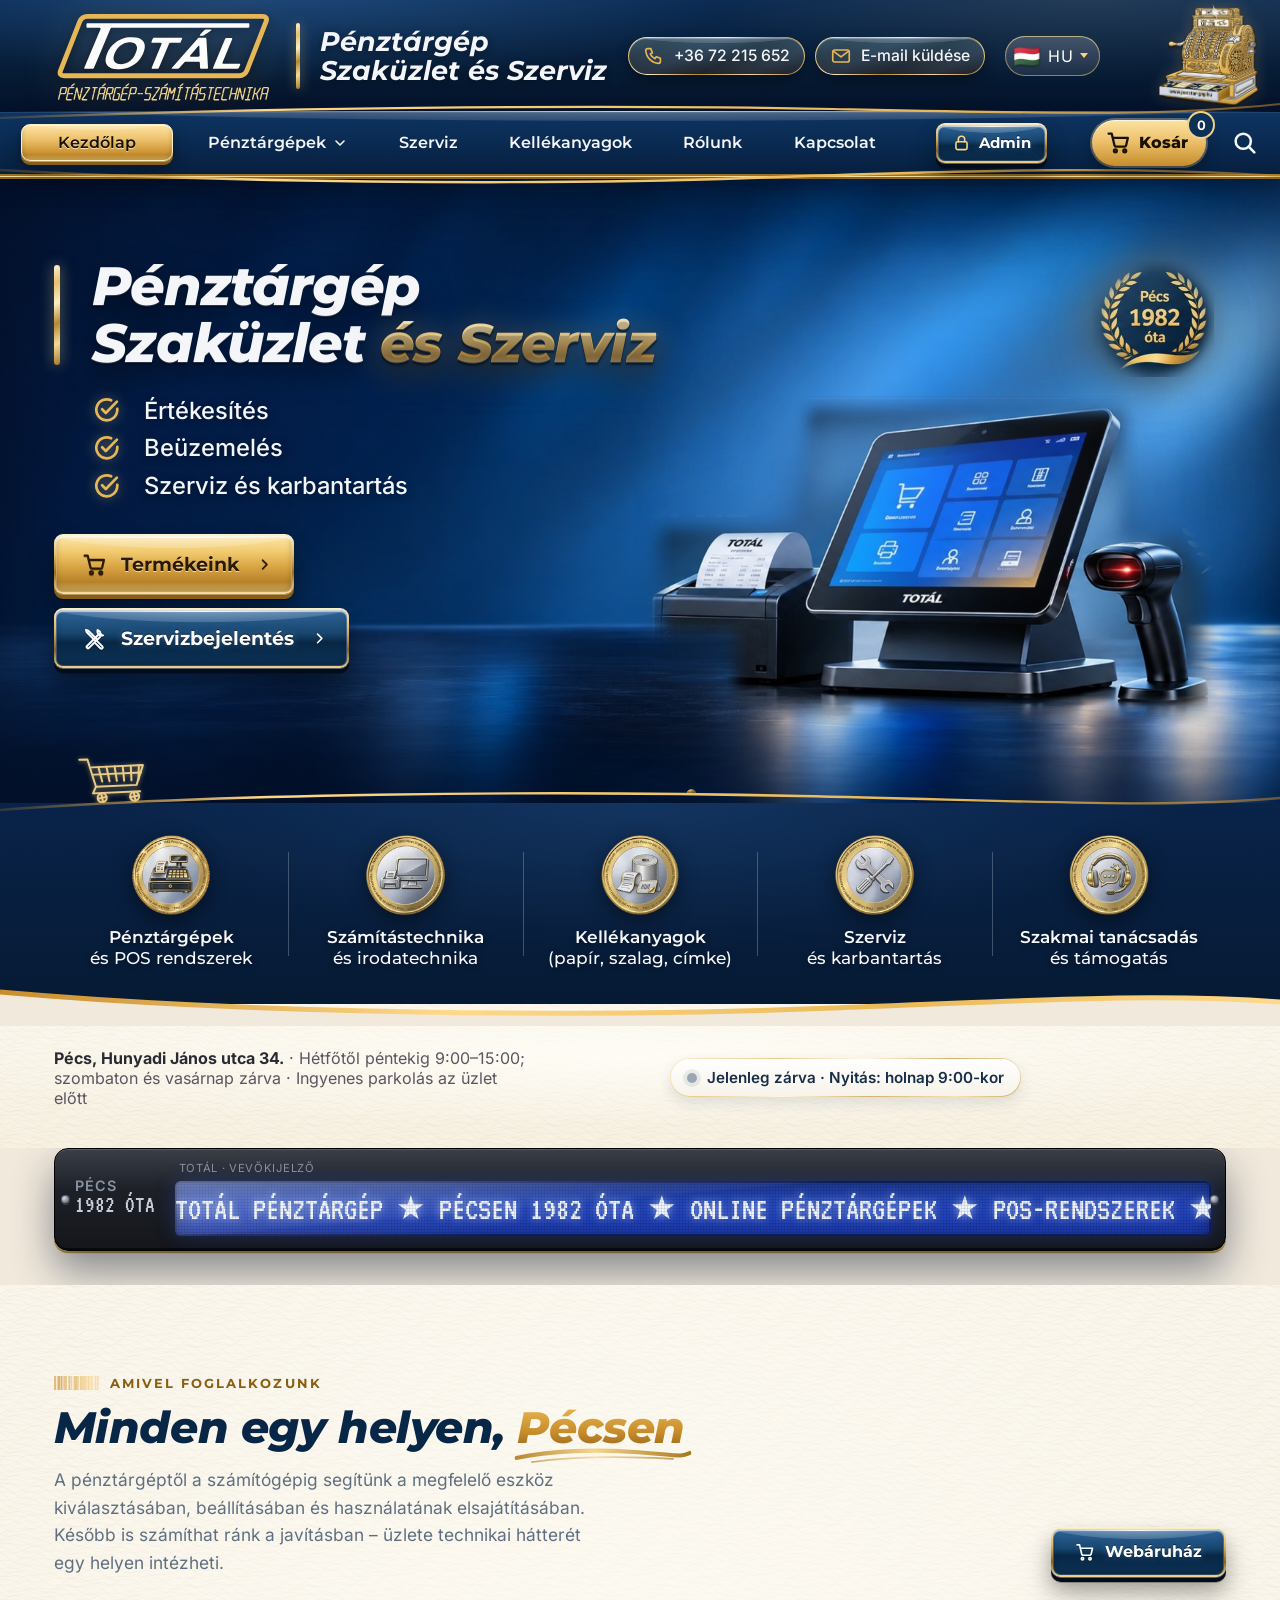
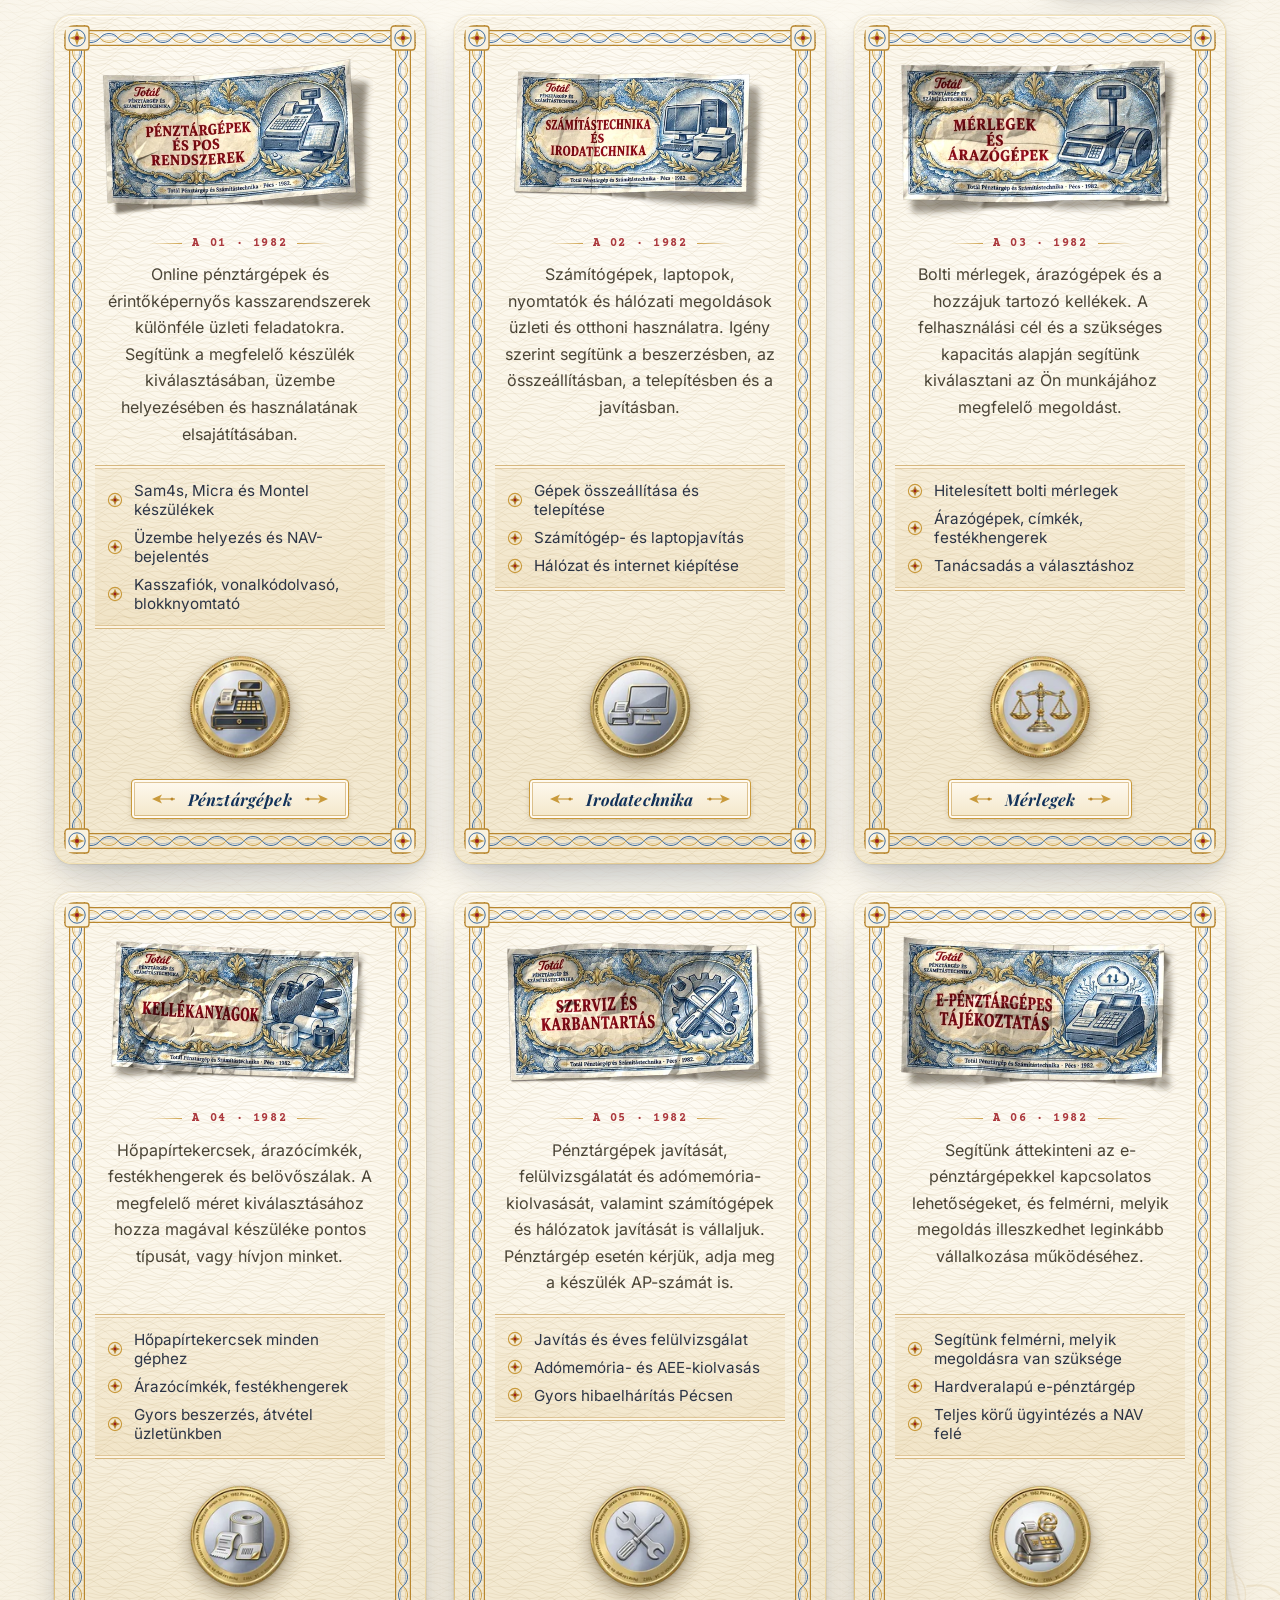
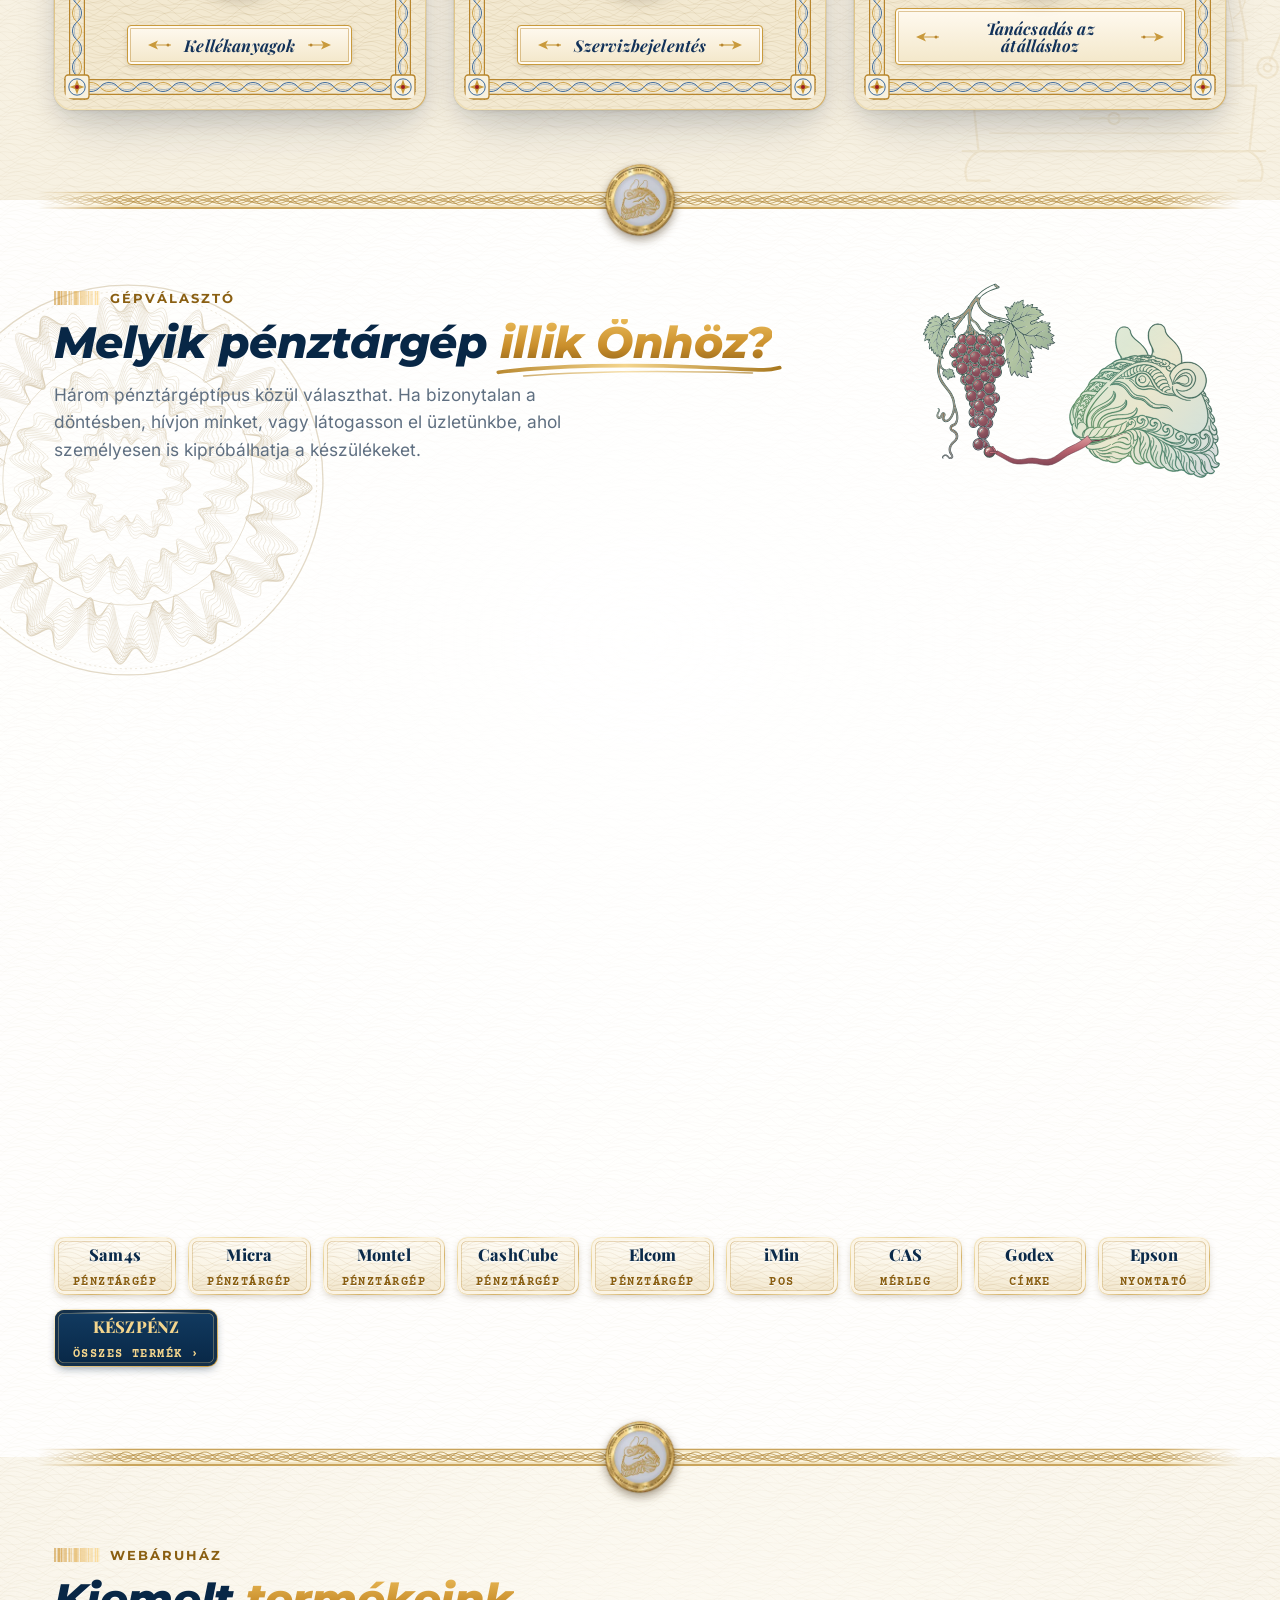
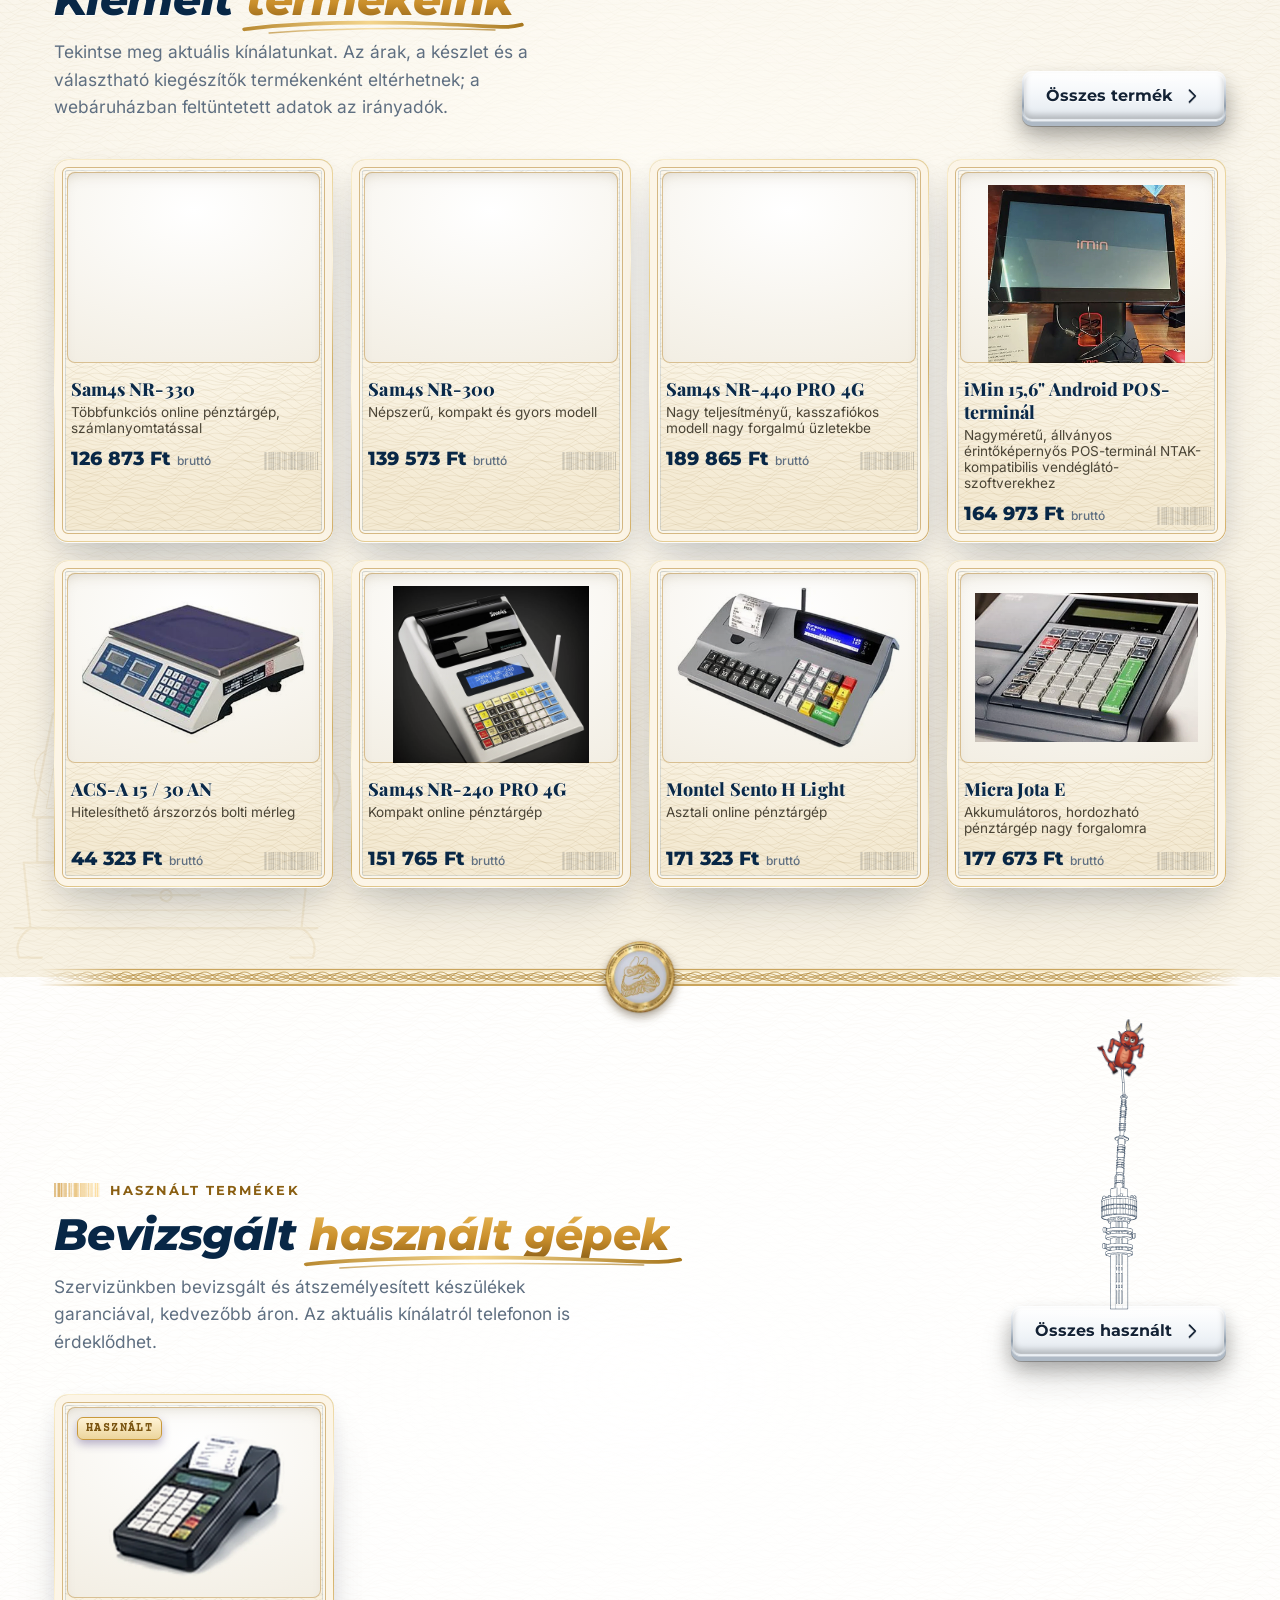
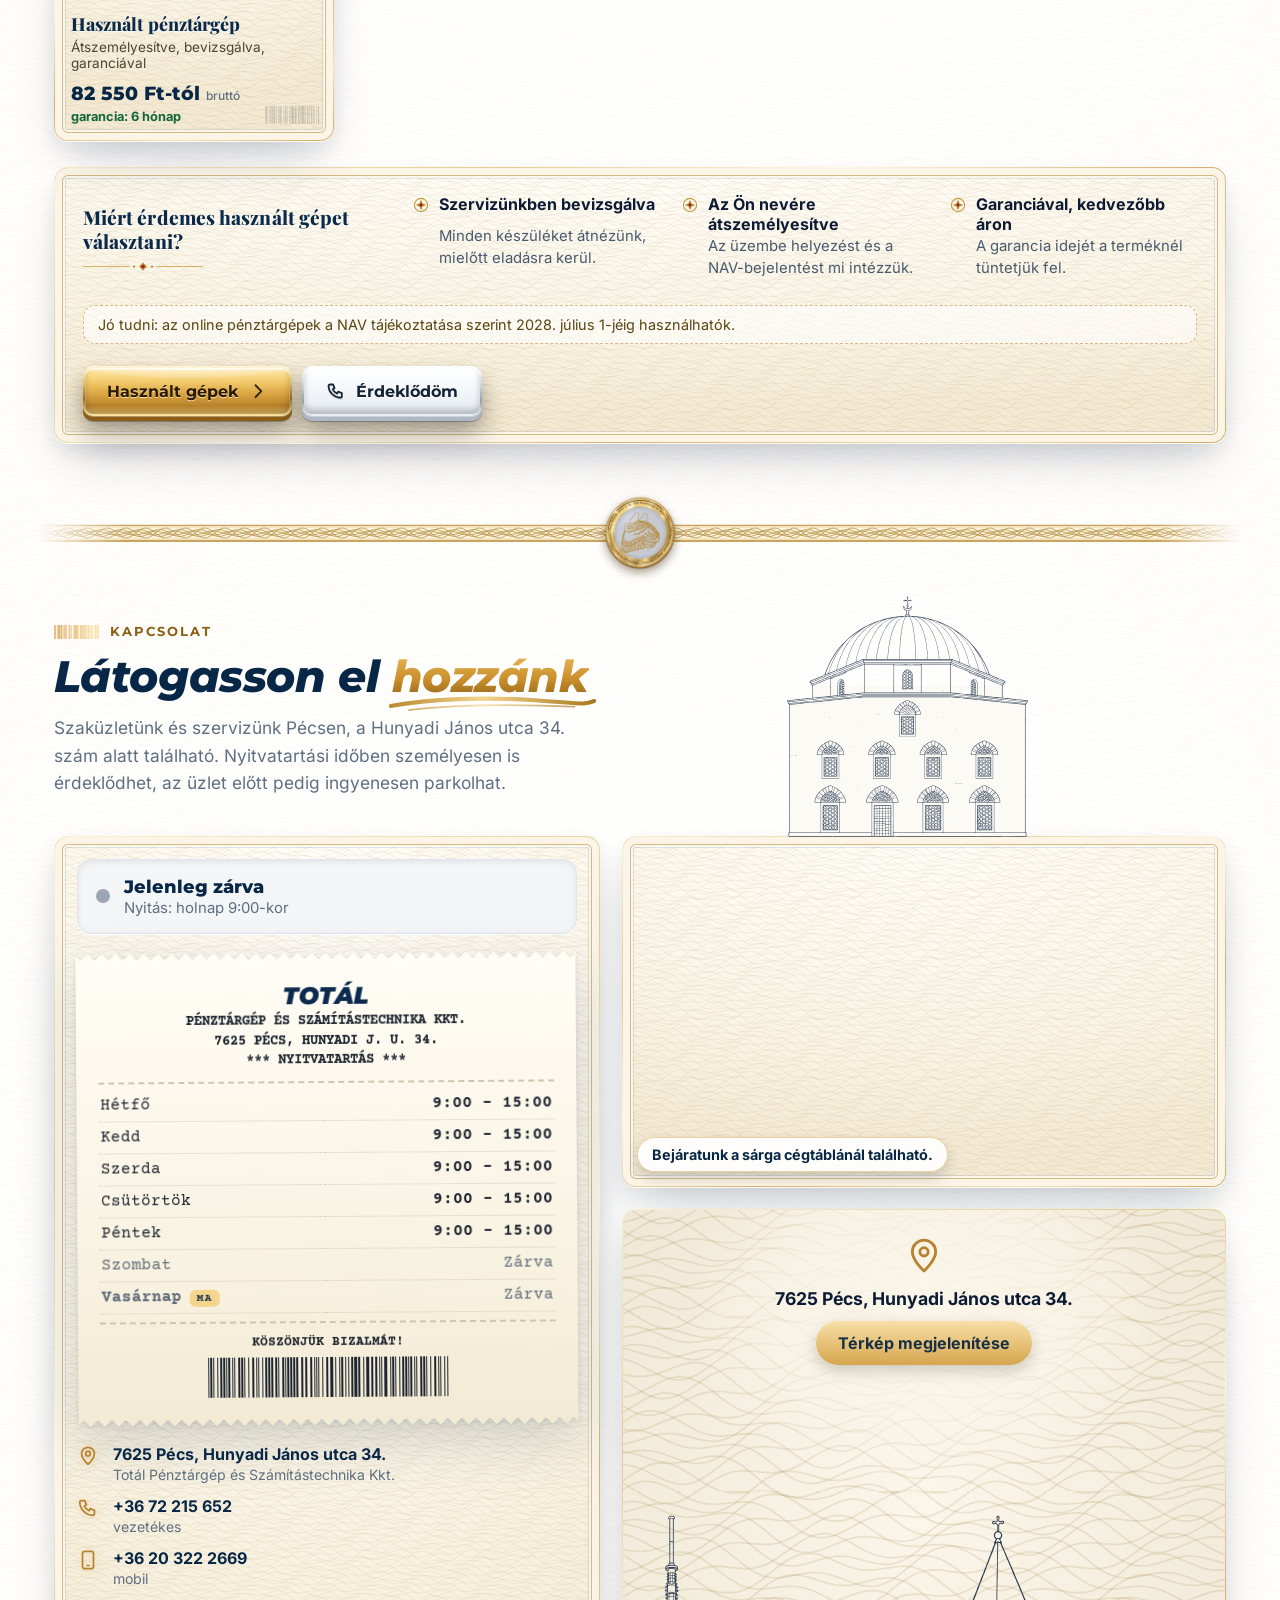
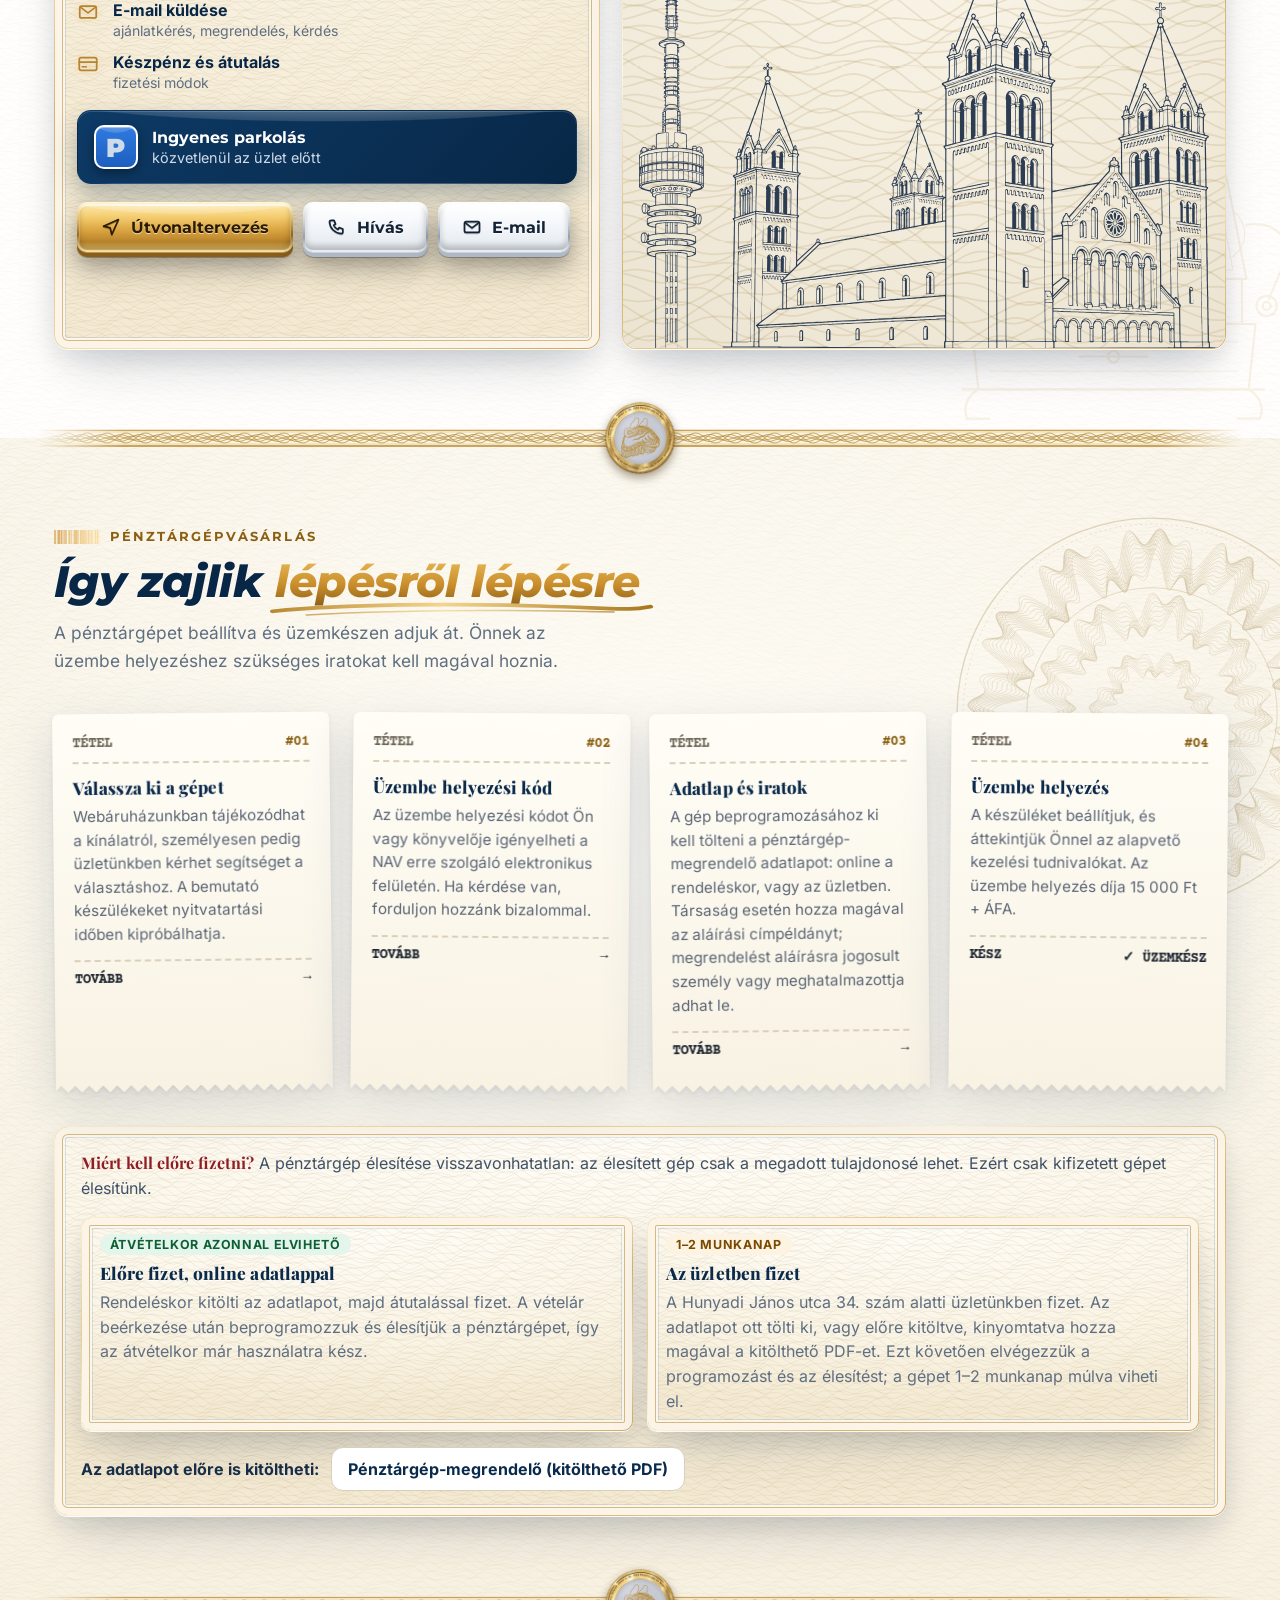
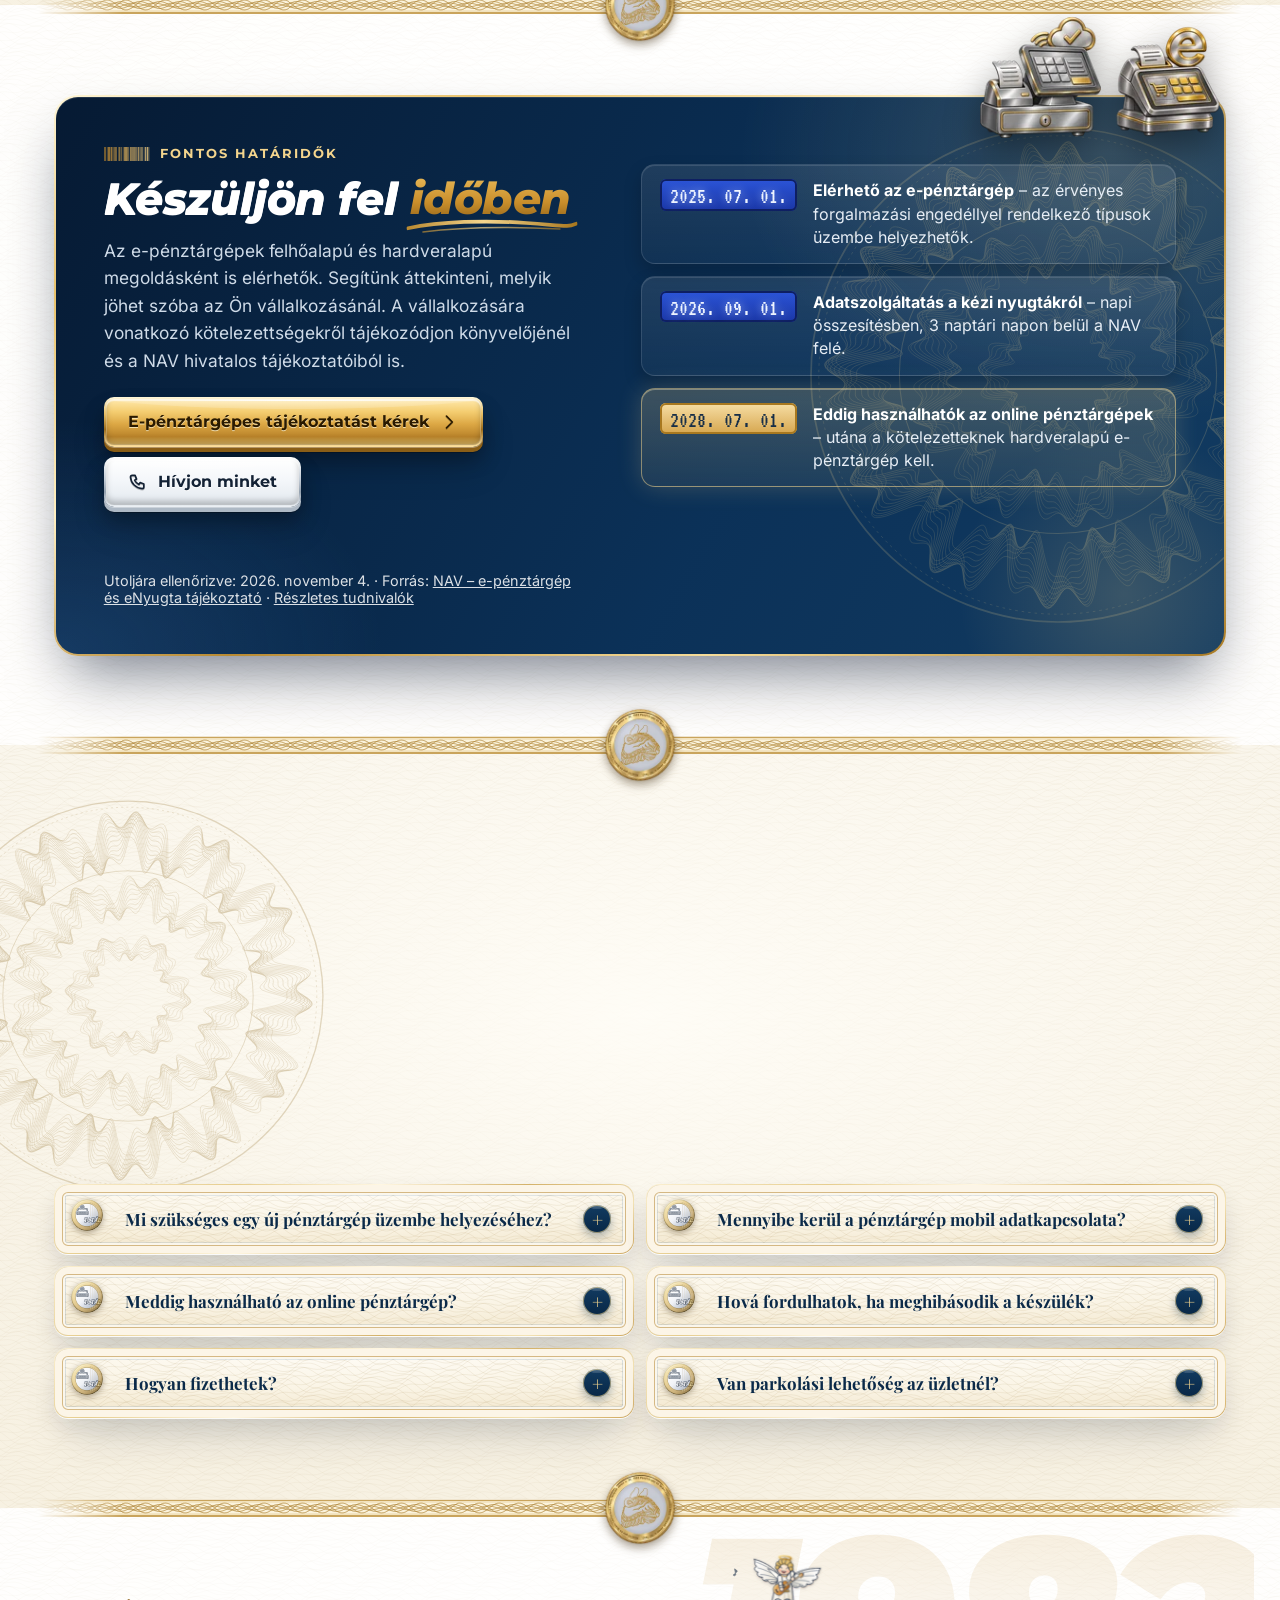
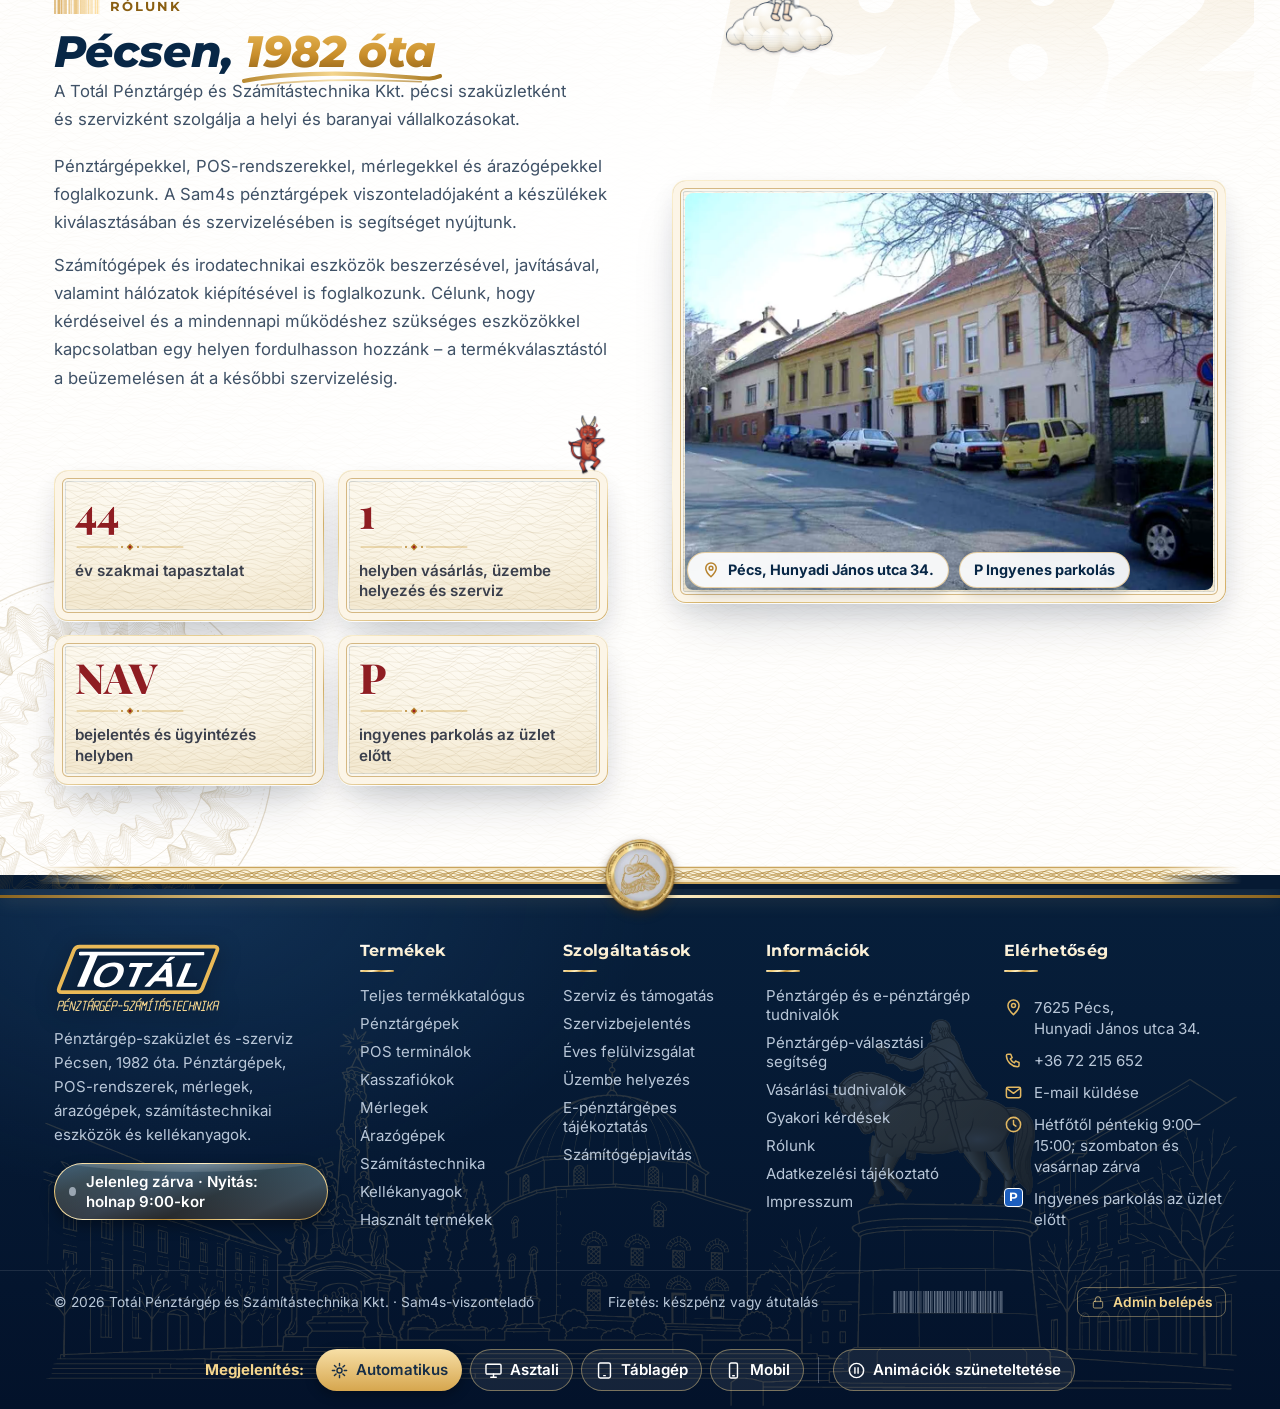
==== commit 99e2921c: "Pénztár: a „-tól” nem duplázódik idegen nyelven; főoldali lábléc nyitvatartás-jelvény tördelhető (EN" ====
--- a/index.html
+++ b/index.html
@@ -1220,7 +1220,7 @@
   .fbottom .wrap{display:grid!important;grid-template-columns:1fr;justify-items:start;gap:10px}
   .fcols>nav[aria-label="Információk"]{grid-column:1/-1}
 }
-@media (min-width:1101px){ .fopen{white-space:nowrap} .fcols{grid-template-columns:1.6fr 1fr 1fr 1.2fr 1.3fr!important} }
+@media (min-width:1101px){ .fopen{white-space:normal;max-width:100%;line-height:1.3;text-wrap:balance} .fcols{grid-template-columns:1.6fr 1fr 1fr 1.2fr 1.3fr!important} }
 </style>
 <style id="mobil-kepfelirat">@media (max-width:820px){.photo{display:flex!important;flex-direction:column}.photo img{height:auto!important;order:2}.photo figcaption{position:static!important;order:1;justify-content:center;margin:0 0 12px;padding:0}.photo figcaption span{justify-content:center;text-align:center;font-size:1.02rem!important;line-height:1.3;padding:10px 16px!important;box-shadow:0 3px 8px rgba(12,26,51,.12)!important;backdrop-filter:none}}</style>
 <style id="dzsami-sav">
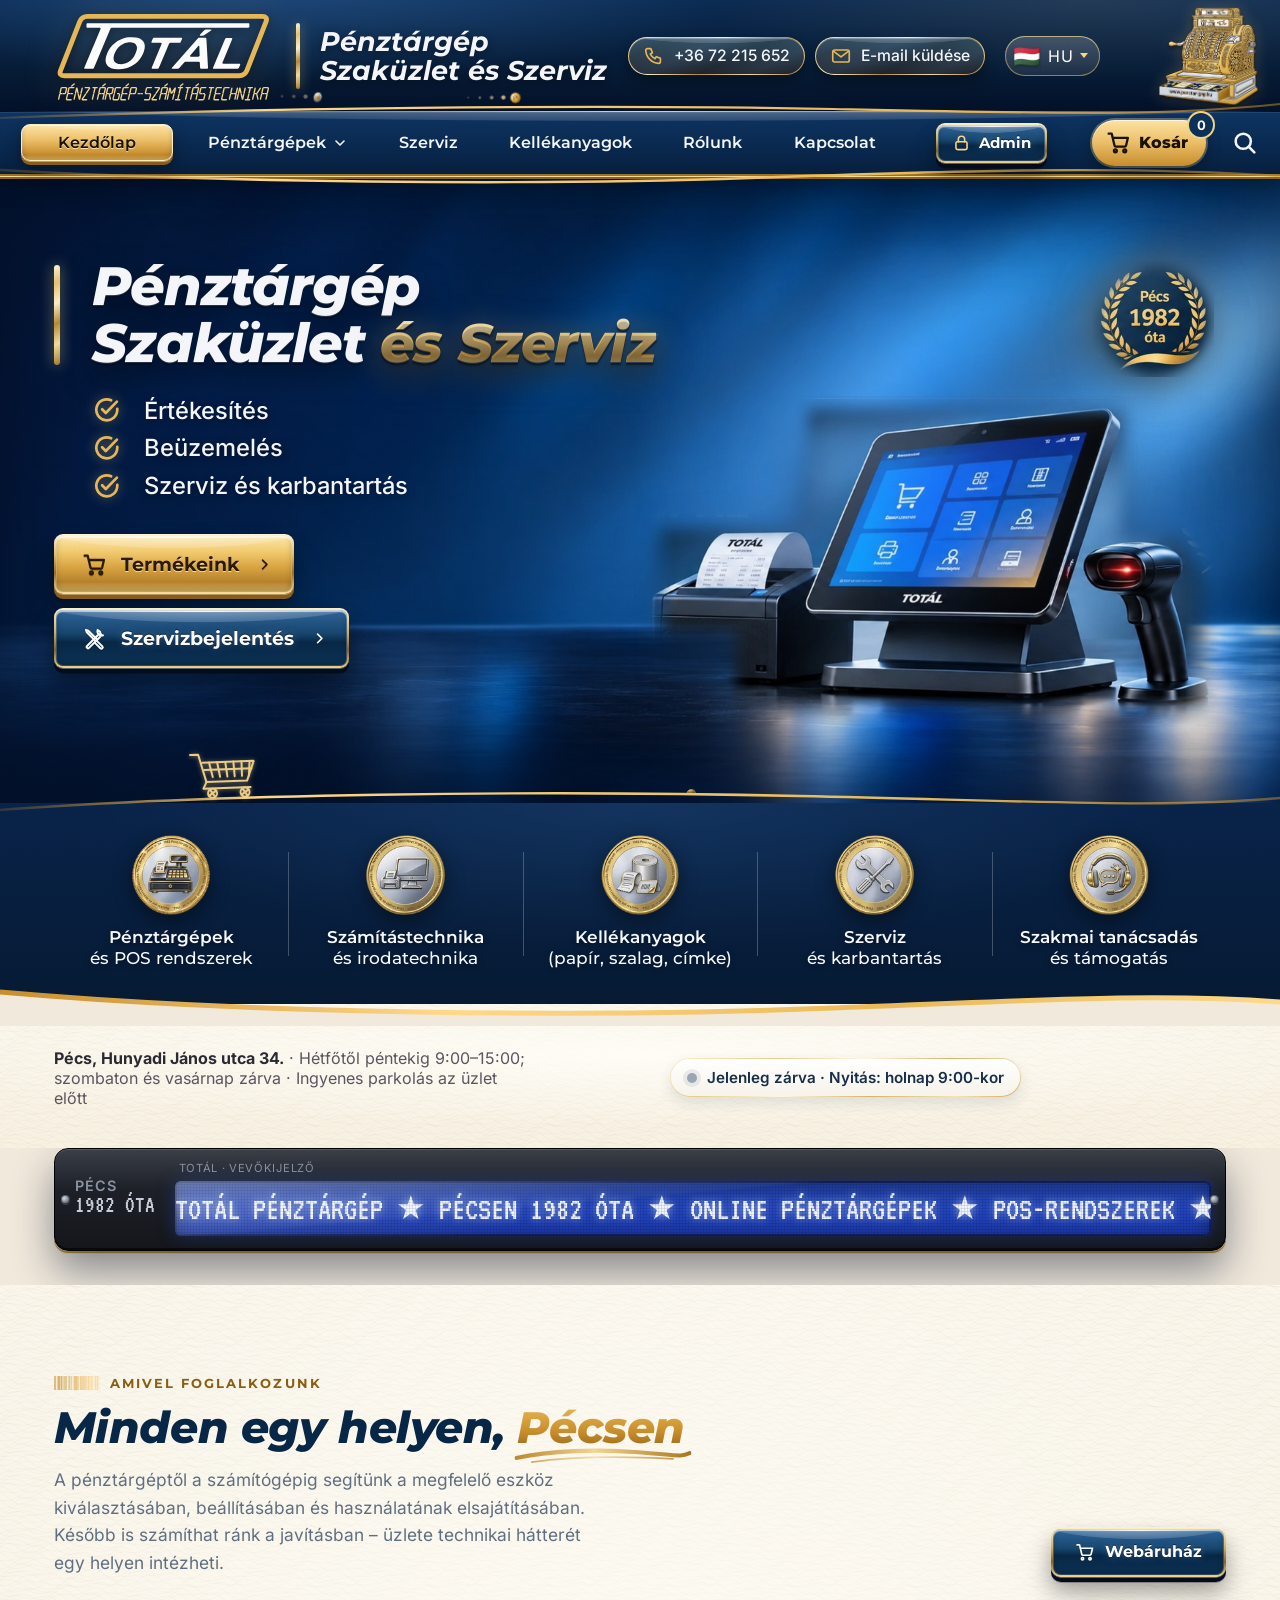
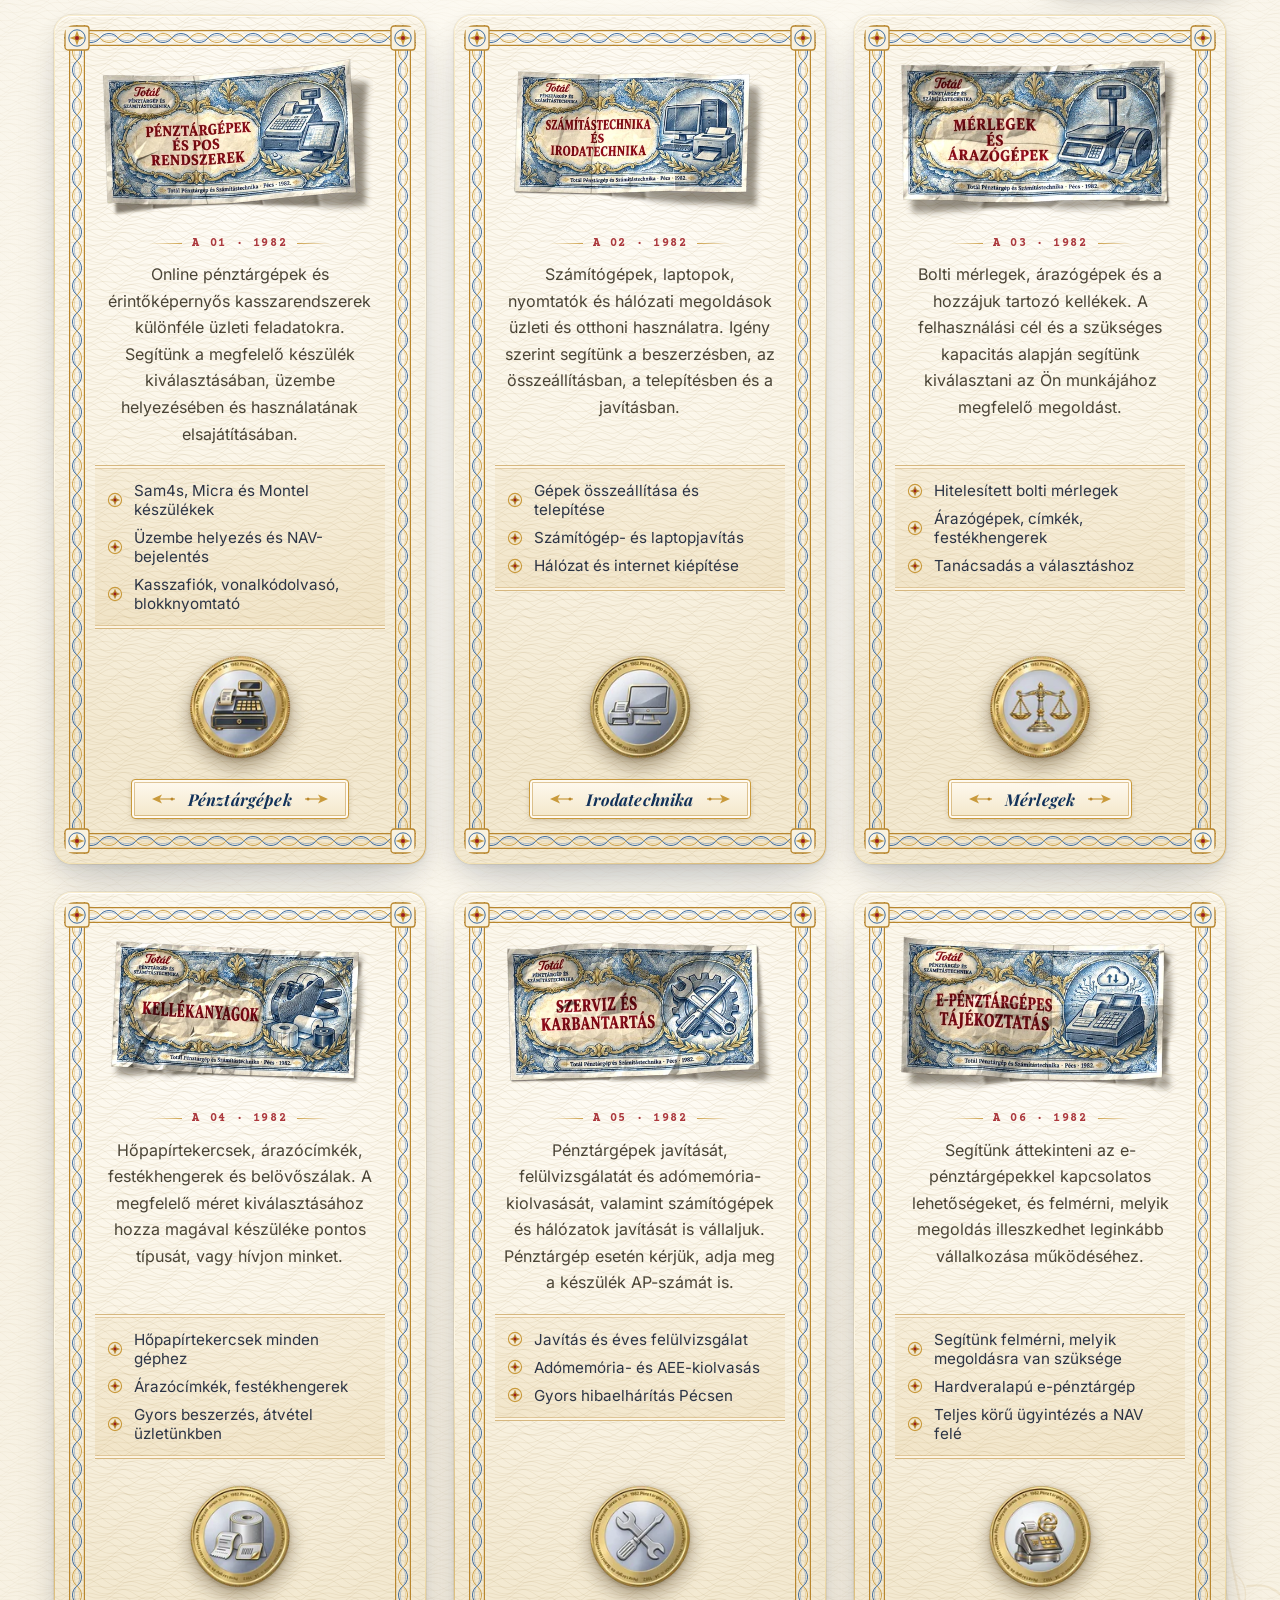
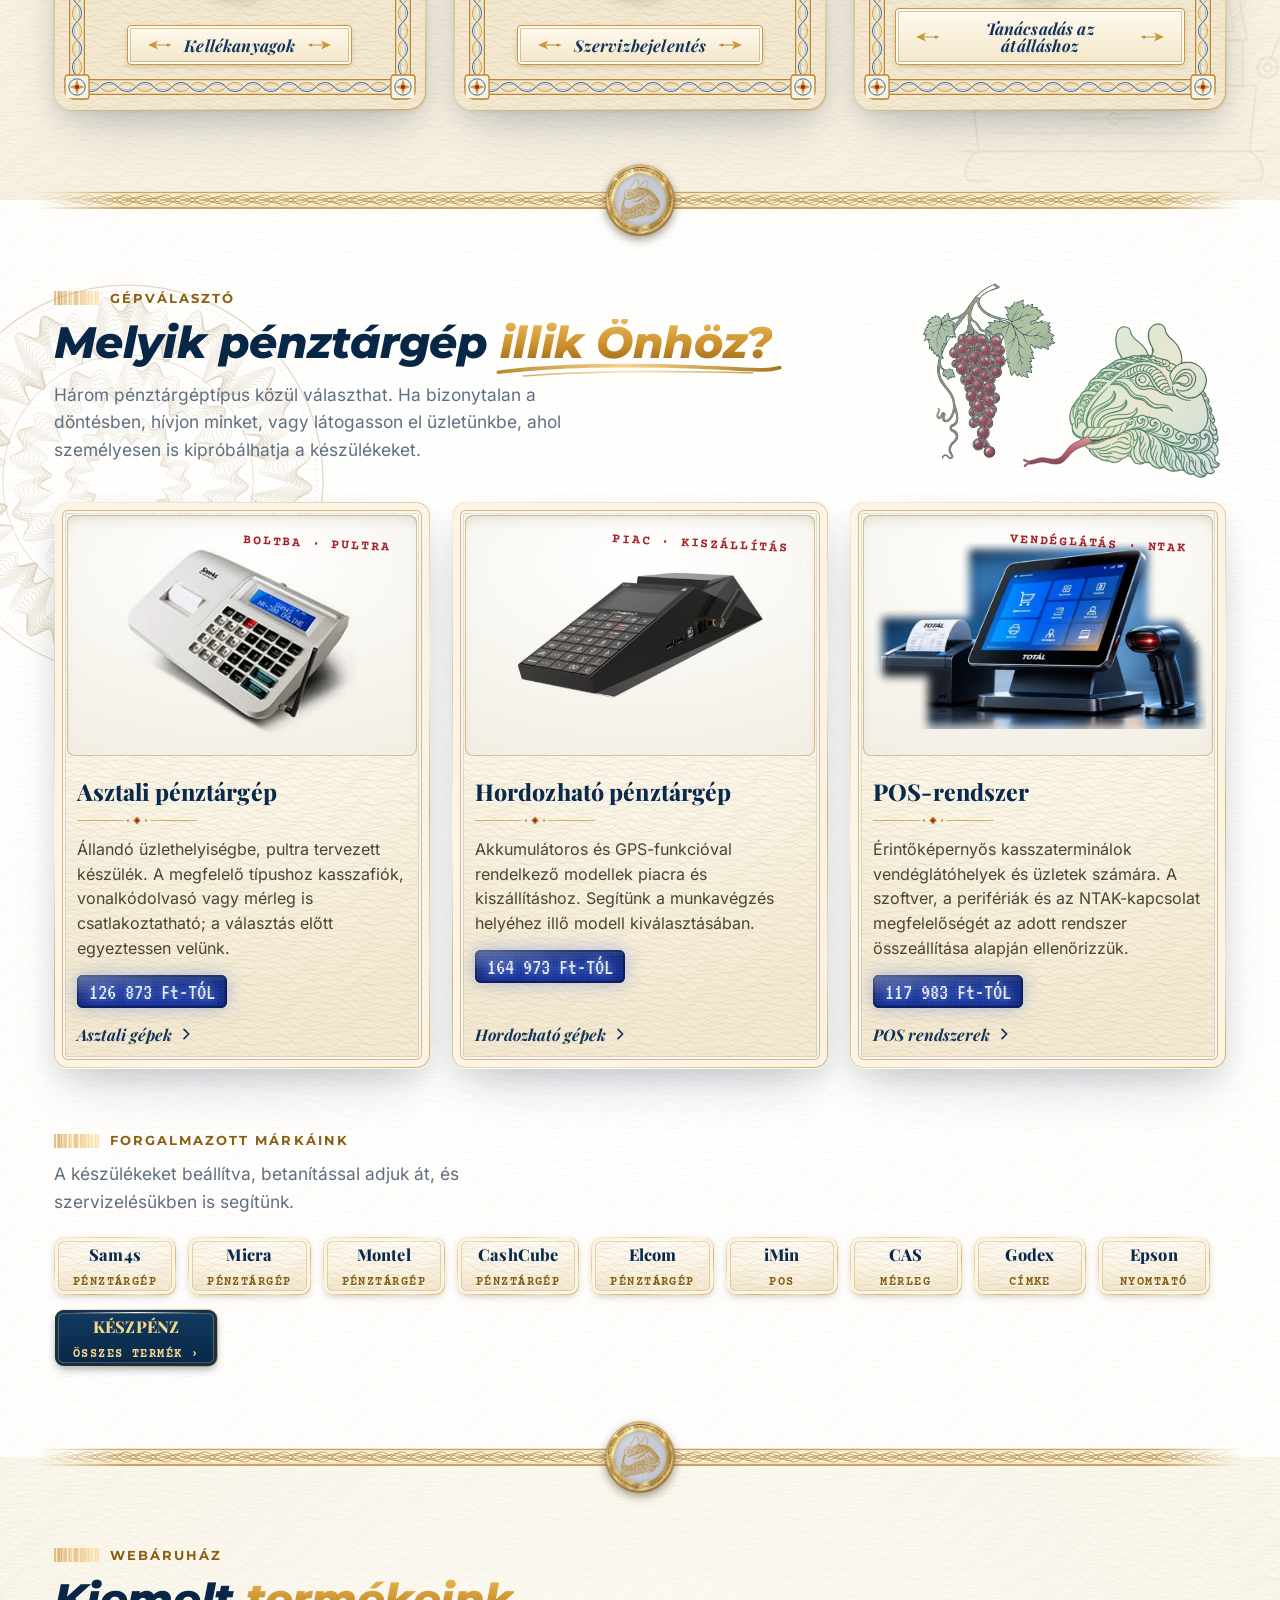
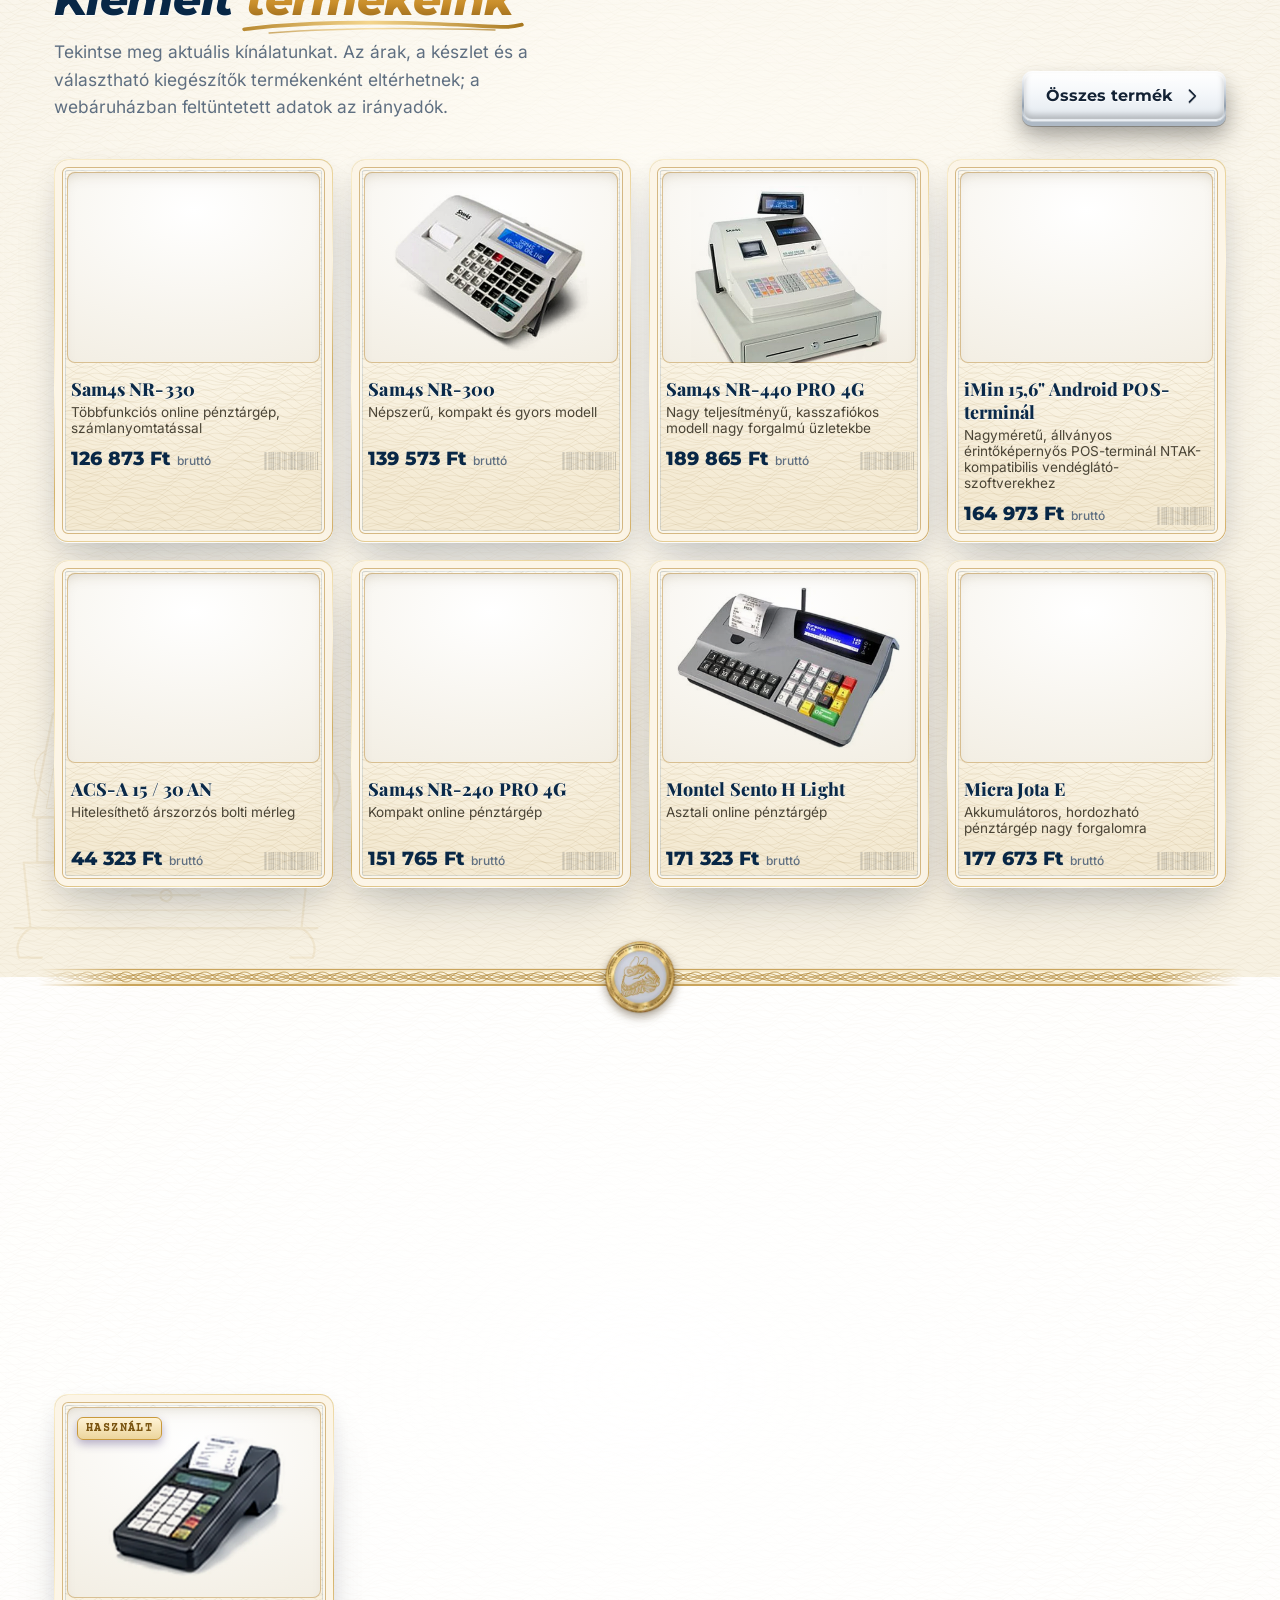
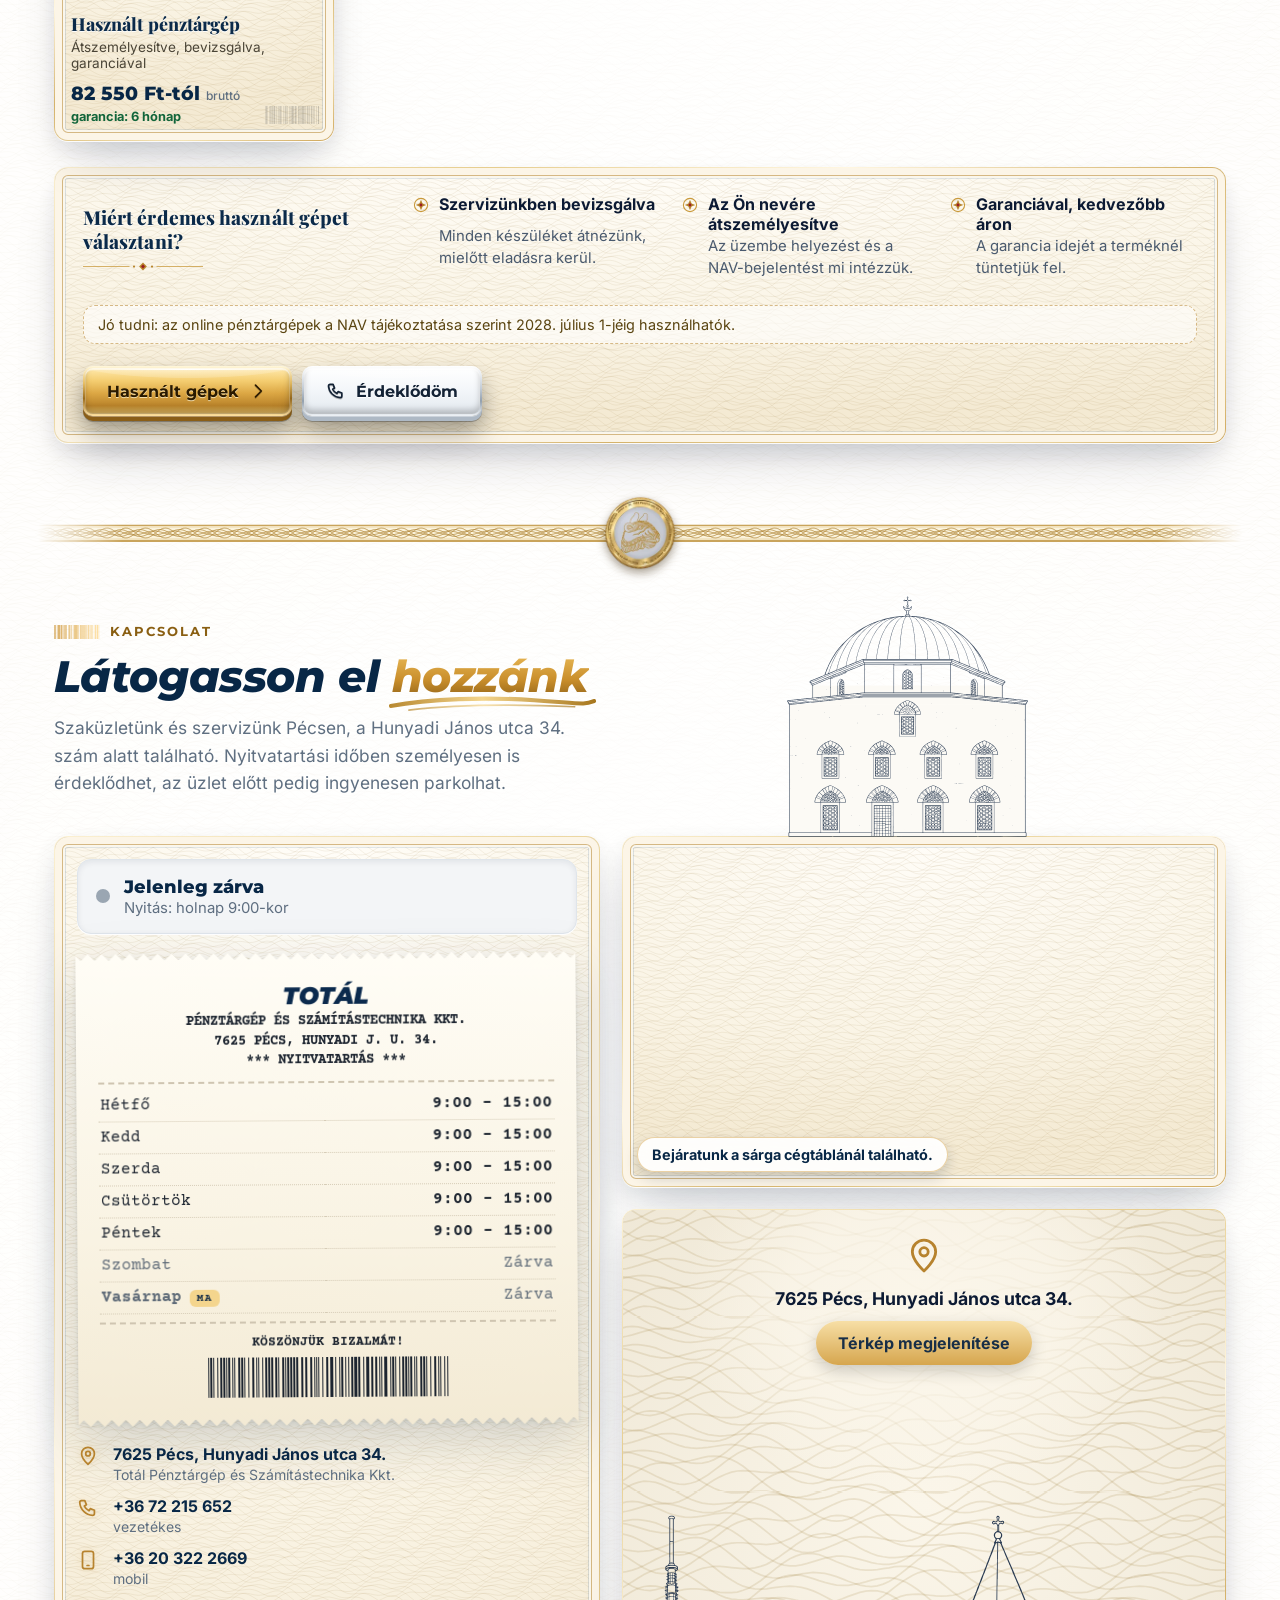
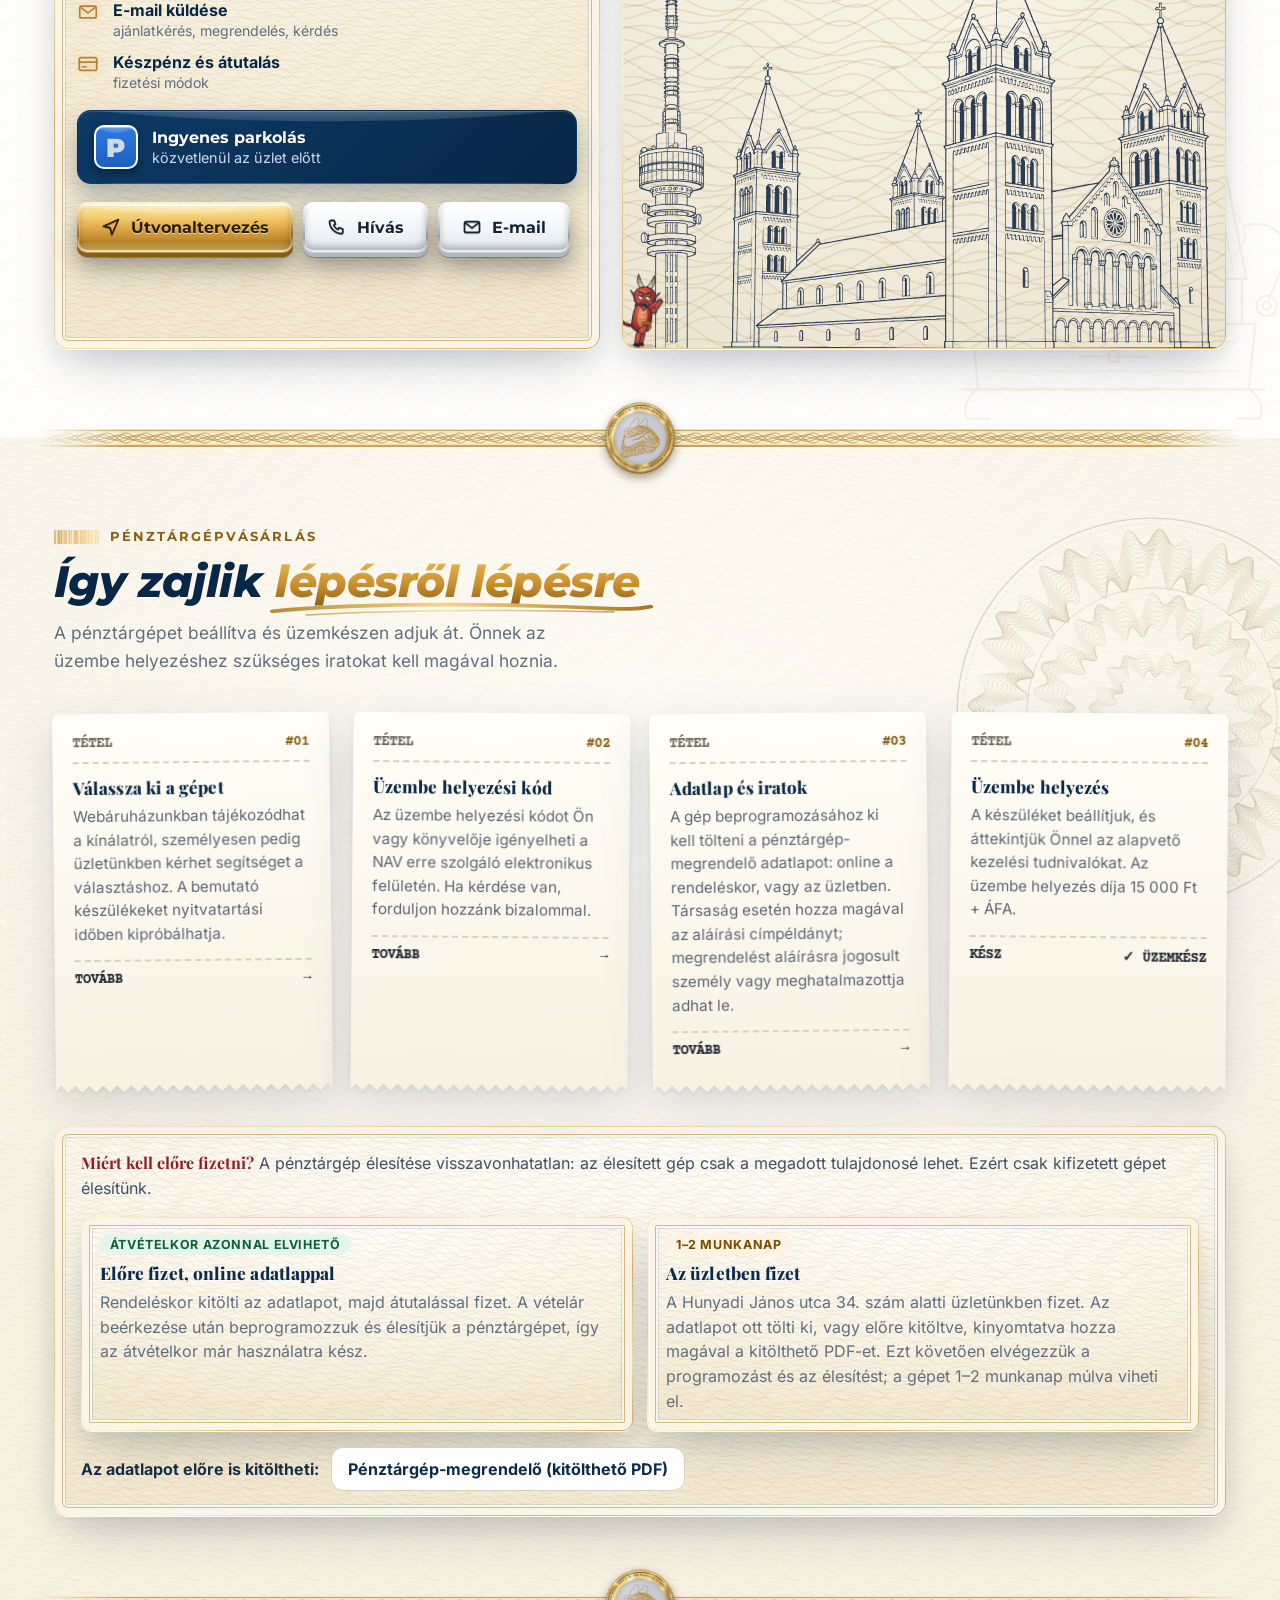
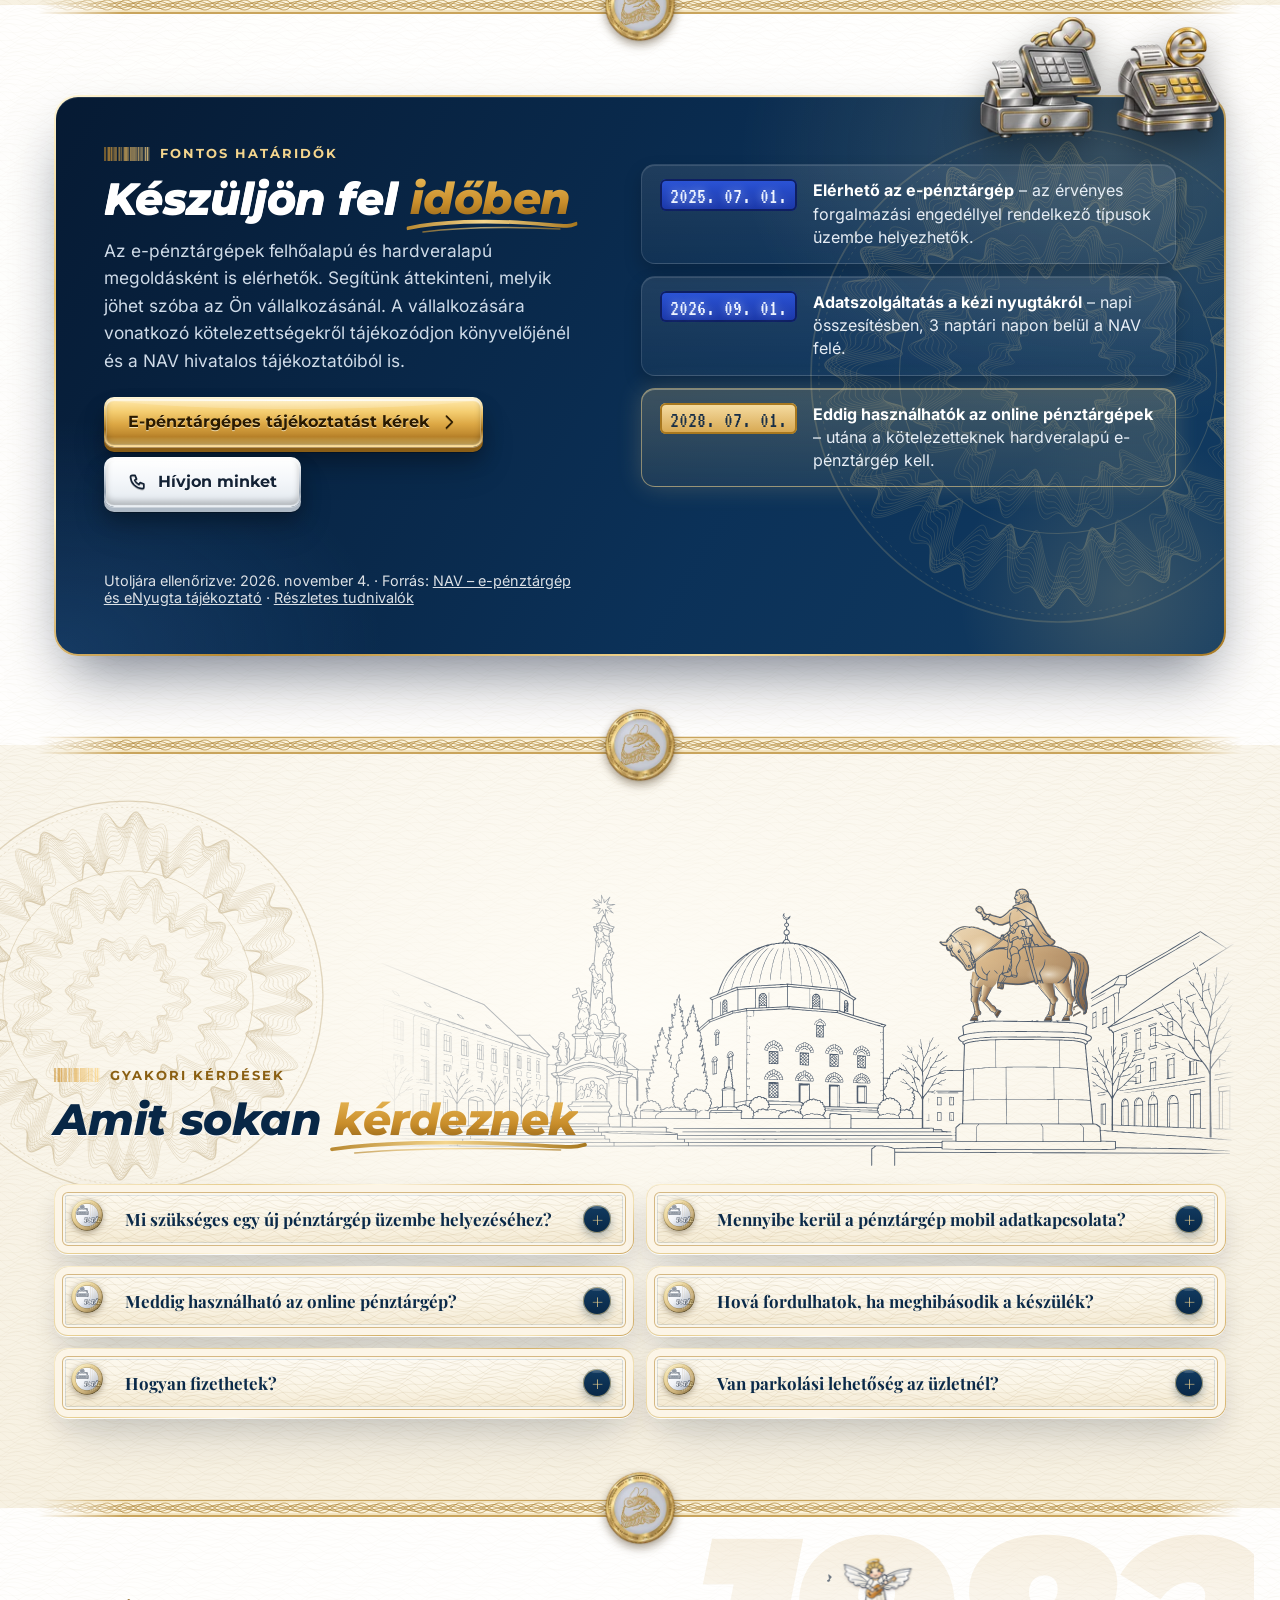
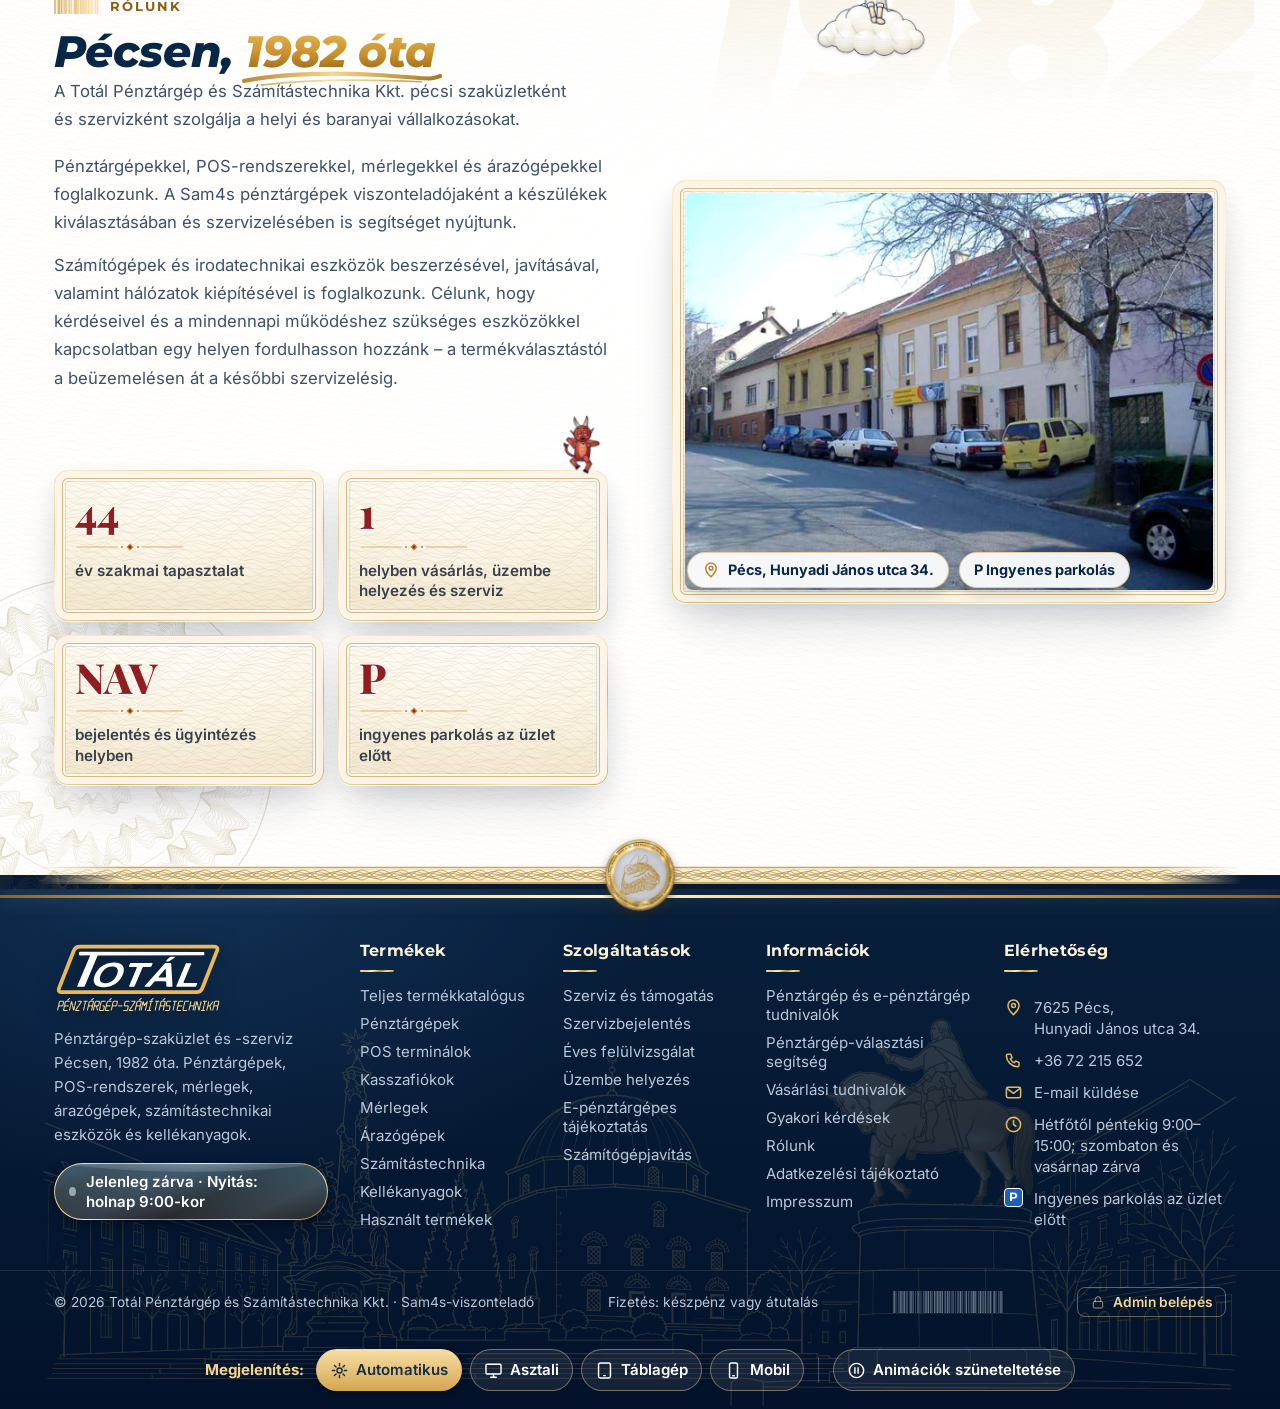
==== commit 99ae72ef: "Végső ellenőrzés javításai: mobil táblázatok (Impresszum, Műszaki adatok), német ÁSZF és kapcsolat-g" ====
--- a/index.html
+++ b/index.html
@@ -143,7 +143,7 @@
   .mbr{display:inline}
   .ht{position:relative}
   .lau-m{display:block;position:absolute;right:max(-6px,calc(env(safe-area-inset-right,0px) - 6px));bottom:-.15em;width:clamp(100px,29vw,124px);height:auto;filter:drop-shadow(0 6px 14px rgba(0,0,0,.35))}
-  .strip .wrap{grid-template-columns:repeat(2,1fr);row-gap:10px}
+  .strip .wrap{grid-template-columns:repeat(2,minmax(0,1fr));row-gap:10px}
   .strip a + a::before{display:none}
   .strip a:last-child{grid-column:1/-1}
 }
@@ -334,8 +334,8 @@
 .fbottom .wrap{display:flex;justify-content:space-between;align-items:center;gap:10px 24px;flex-wrap:wrap;padding-block:16px}
 .fadm{display:inline-flex;align-items:center;gap:7px;padding:6px 12px;border-radius:8px;border:1px solid rgba(244,213,141,.4);color:#f4d58d;font-weight:600}
 .fadm svg{width:16px;height:16px}
-@media (max-width:1100px){.fcols{grid-template-columns:1fr 1fr 1fr}.fbrand{grid-column:1/-1}}
-@media (max-width:640px){.fcols{grid-template-columns:1fr 1fr;gap:26px}.fcontact{grid-column:1/-1}.ffoot{padding-bottom:76px}}
+@media (max-width:1100px){.fcols{grid-template-columns:minmax(0,1fr) minmax(0,1fr) 1fr}.fbrand{grid-column:1/-1}}
+@media (max-width:640px){.fcols{grid-template-columns:minmax(0,1fr) minmax(0,1fr);gap:26px}.fcontact{grid-column:1/-1}.ffoot{padding-bottom:76px}}
 .hfoot{background:#061c35;color:#b9c7d8;font-size:.9rem}
 .hfoot .wrap{display:flex;align-items:center;justify-content:space-between;gap:18px;flex-wrap:wrap;padding-block:22px}
 .hfoot img{width:150px;height:auto;display:block}
@@ -353,7 +353,7 @@
   .feat{display:flex;overflow-x:auto;scroll-snap-type:x mandatory;gap:12px;margin-inline:-16px;padding:4px 16px 10px;scrollbar-width:none}
   .feat::-webkit-scrollbar{display:none}
   .fp{flex:0 0 72%;scroll-snap-align:start}
-  .stats{grid-template-columns:1fr 1fr;gap:12px}.stat{padding:18px}
+  .stats{grid-template-columns:minmax(0,1fr) minmax(0,1fr);gap:12px}.stat{padding:18px}
   .steps{grid-template-columns:1fr}
   .tl div{grid-template-columns:1fr;gap:4px}
   .btns .hb{flex:1}
@@ -471,7 +471,7 @@
 .ffoot::after{content:"";position:absolute;left:0;right:0;top:-13px;height:14px;background:#071f3b;-webkit-mask:conic-gradient(from -45deg at bottom,#0000,#000 1deg 89deg,#0000 90deg) 50%/14px 100%;mask:conic-gradient(from -45deg at bottom,#0000,#000 1deg 89deg,#0000 90deg) 50%/14px 100%}
 .ffoot::before{top:6px;height:2px;opacity:.7}
 .fbottom .barcode{width:110px;height:22px;background:#c9d4e2;opacity:.5}
-@media (max-width:1100px){.pick{grid-template-columns:1fr 1fr}.pick .pk:last-child{grid-column:1/-1}}
+@media (max-width:1100px){.pick{grid-template-columns:minmax(0,1fr) minmax(0,1fr)}.pick .pk:last-child{grid-column:1/-1}}
 @media (max-width:640px){
   .pick{grid-template-columns:1fr}.pick .pk:last-child{grid-column:auto}
   .lcdband .bezel{grid-template-columns:1fr;gap:6px}.lcdband .tot{display:none}
@@ -656,7 +656,7 @@
 /* élesítés: két út */
 .elesit{margin-top:34px;display:grid;gap:16px;padding:22px;border-radius:20px;border:1.5px solid transparent;background:linear-gradient(180deg,#fffdf6,#fbf6e9) padding-box,linear-gradient(155deg,#fbf0d2,#e6cd8e 25%,#fff7e2 45%,#d4b26a 65%,#f3e3b6 85%,#cfa75a) border-box;box-shadow:0 18px 36px -24px rgba(8,39,70,.35)}
 .el-why{font-size:1rem;line-height:1.55;color:#3f5166}.el-why b{color:var(--n2,#0a2a4c)}
-.el-opts{display:grid;grid-template-columns:1fr 1fr;gap:14px}
+.el-opts{display:grid;grid-template-columns:minmax(0,1fr) minmax(0,1fr);gap:14px}
 .el-opt{display:grid;gap:6px;align-content:start;padding:16px 18px;border-radius:14px;background:#fff;border:1px solid #e6dcc6}
 .el-opt h3{margin:0;font-size:1.08rem;color:#0a2a4c}.el-opt p{margin:0;color:#5f6f81;line-height:1.55}
 .el-tag{justify-self:start;font-size:.72rem;font-weight:800;letter-spacing:.05em;text-transform:uppercase;padding:3px 10px;border-radius:10px;background:#e4f5eb;color:#17804a}.el-tag.w{background:#fdf3e2;color:#9a5c00}
@@ -863,7 +863,7 @@
 #e-penztargep{overflow:visible!important}#e-penztargep .wrap{position:relative}
 @media (max-width:760px){.epz-ikonok{top:-50px;right:12px;gap:0}.epz-ikon{width:62px}}
 @media (prefers-reduced-motion:reduce){.epz-ikon{animation:none}}
-</style>
+.pk h3,.pk .bd h3{overflow-wrap:anywhere;hyphens:auto}</style>
 <style id="mobil-fejlec-asztali">
 @media (max-width:480px){.lau-m{width:86px!important;height:auto!important}h1{font-size:31px!important}}
 /* ===== MOBIL FEJLÉC = az asztali fejléc méretre igazítva =====
@@ -958,7 +958,7 @@
 .hmm{position:absolute;top:calc(100% + 10px);left:-20px;width:min(820px,92vw);z-index:120;border-radius:18px;overflow:hidden;border:1px solid rgba(183,131,46,.35);box-shadow:0 30px 60px -20px rgba(4,26,51,.55);background:#fff;color:#0c1a33;text-align:left;font-family:Inter,"Segoe UI",system-ui,sans-serif;animation:hmmIn .2s ease}
 @keyframes hmmIn{from{opacity:0;transform:translateY(-6px)}to{opacity:1;transform:none}}
 .hmm .mm{display:grid;grid-template-columns:1fr 250px}
-.hmm .mm-cats{display:grid;grid-template-columns:1fr 1fr;gap:4px;padding:14px;background:linear-gradient(180deg,#fff,#fbf7ee)}
+.hmm .mm-cats{display:grid;grid-template-columns:minmax(0,1fr) minmax(0,1fr);gap:4px;padding:14px;background:linear-gradient(180deg,#fff,#fbf7ee)}
 .hmm a{text-decoration:none;color:inherit}
 .hmm a.mm-it{display:flex;align-items:flex-start;gap:12px;padding:12px;border-radius:14px;transition:background .15s,box-shadow .15s,transform .15s}
 .hmm a.mm-it:hover,.hmm a.mm-it:focus-visible{background:#fff;box-shadow:0 8px 20px -10px rgba(12,26,51,.35);transform:translateY(-1px);outline:none}
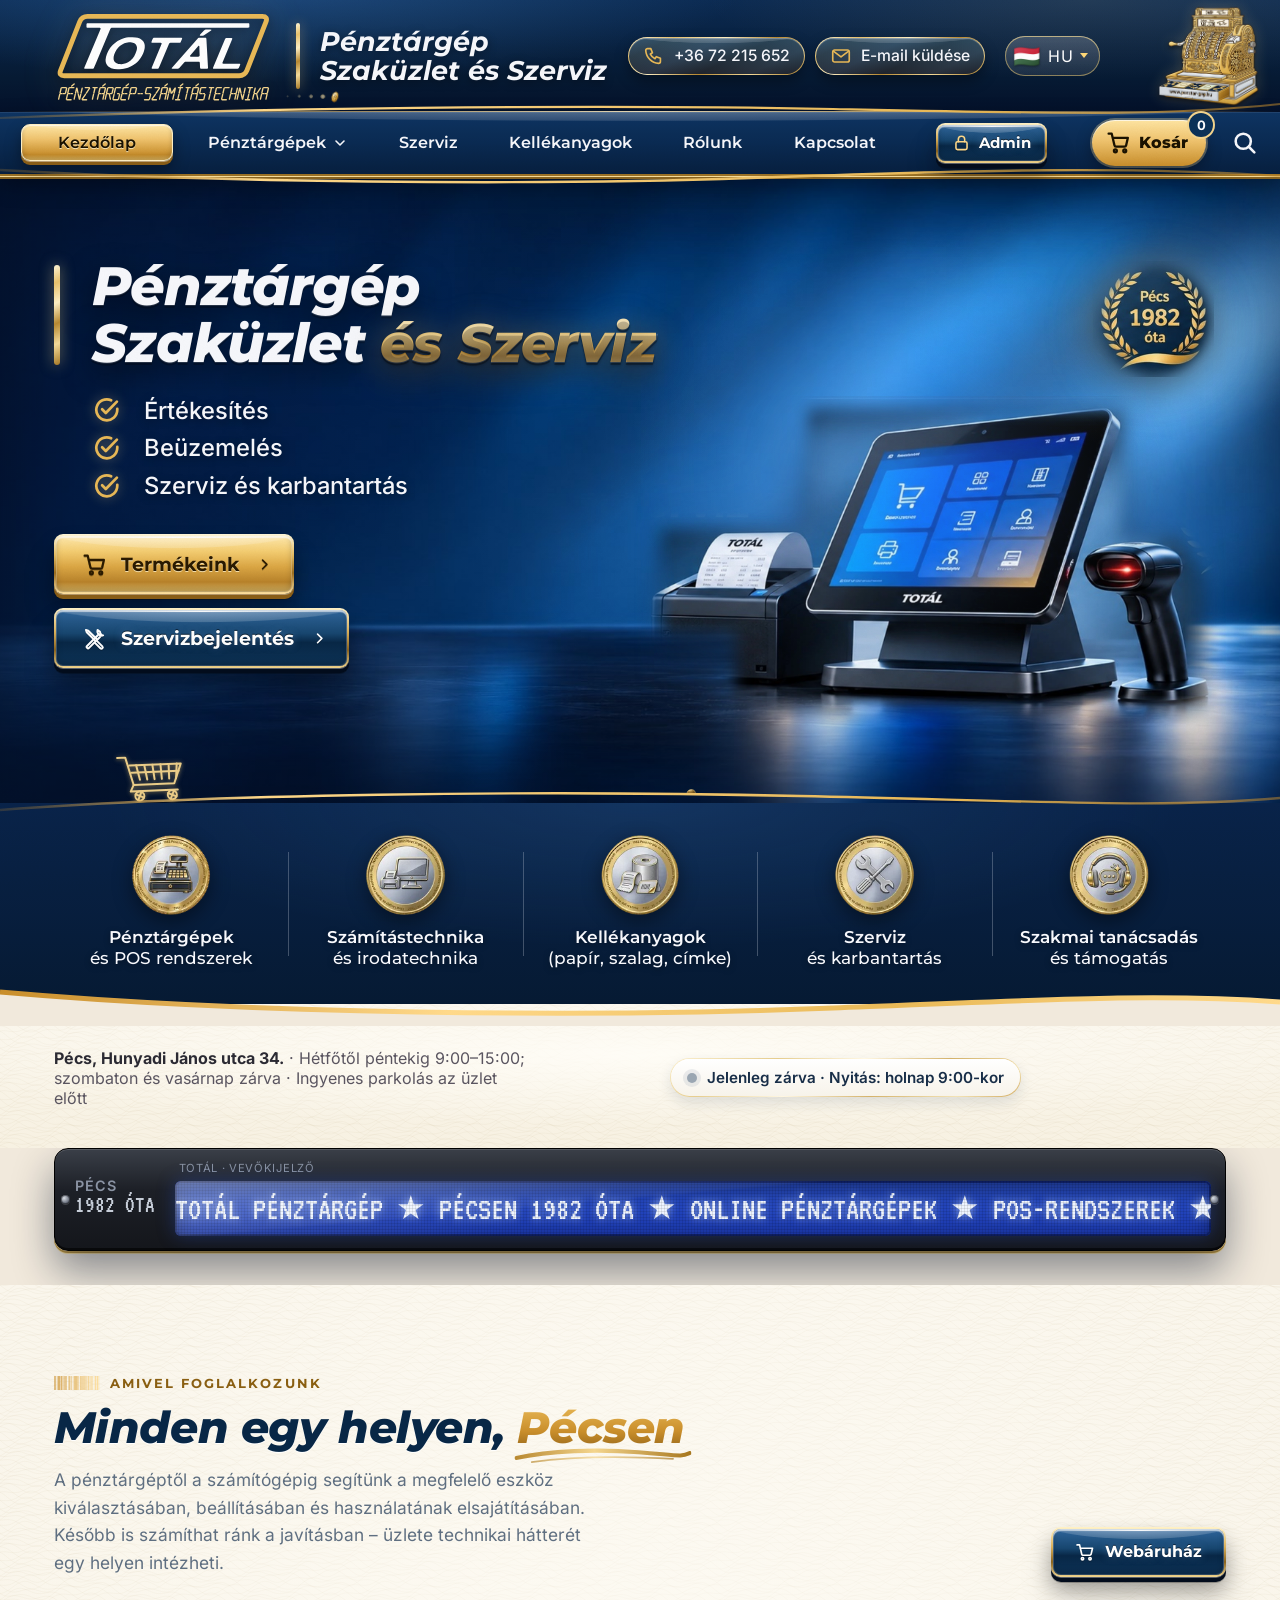
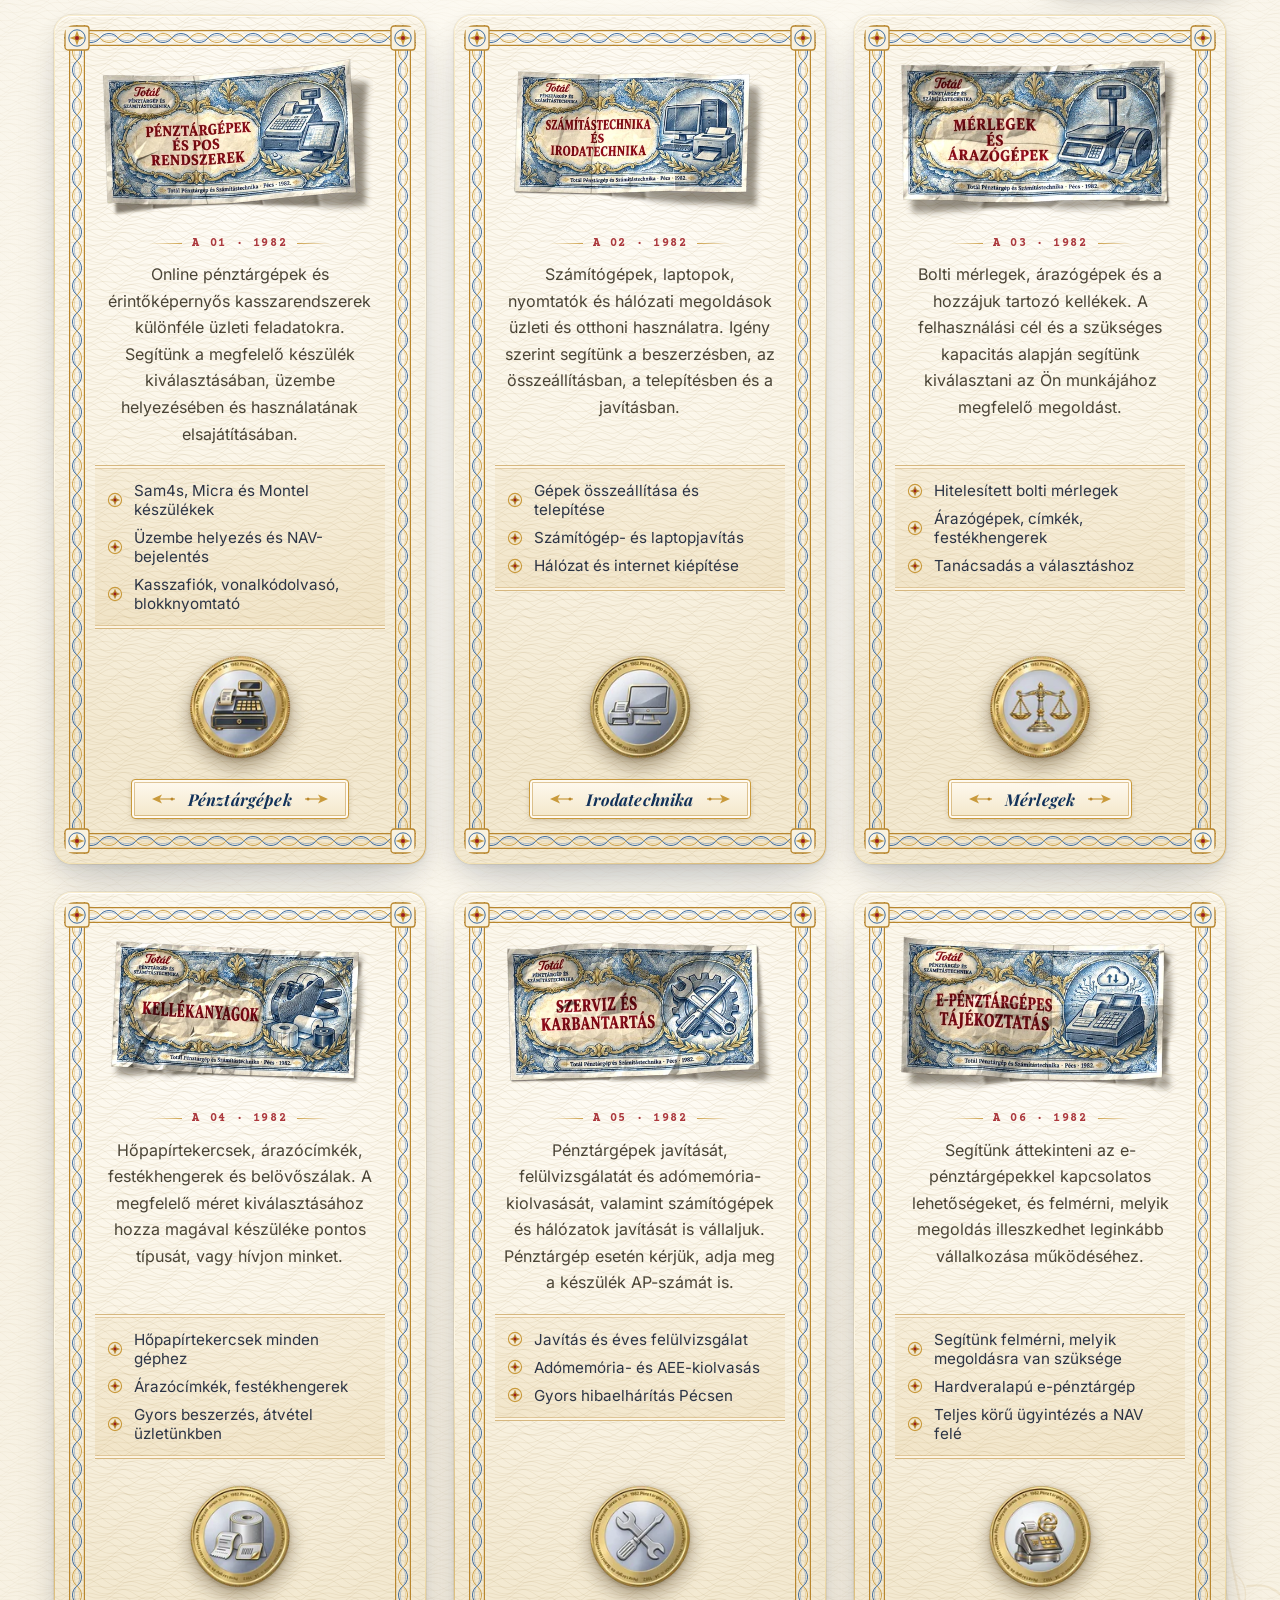
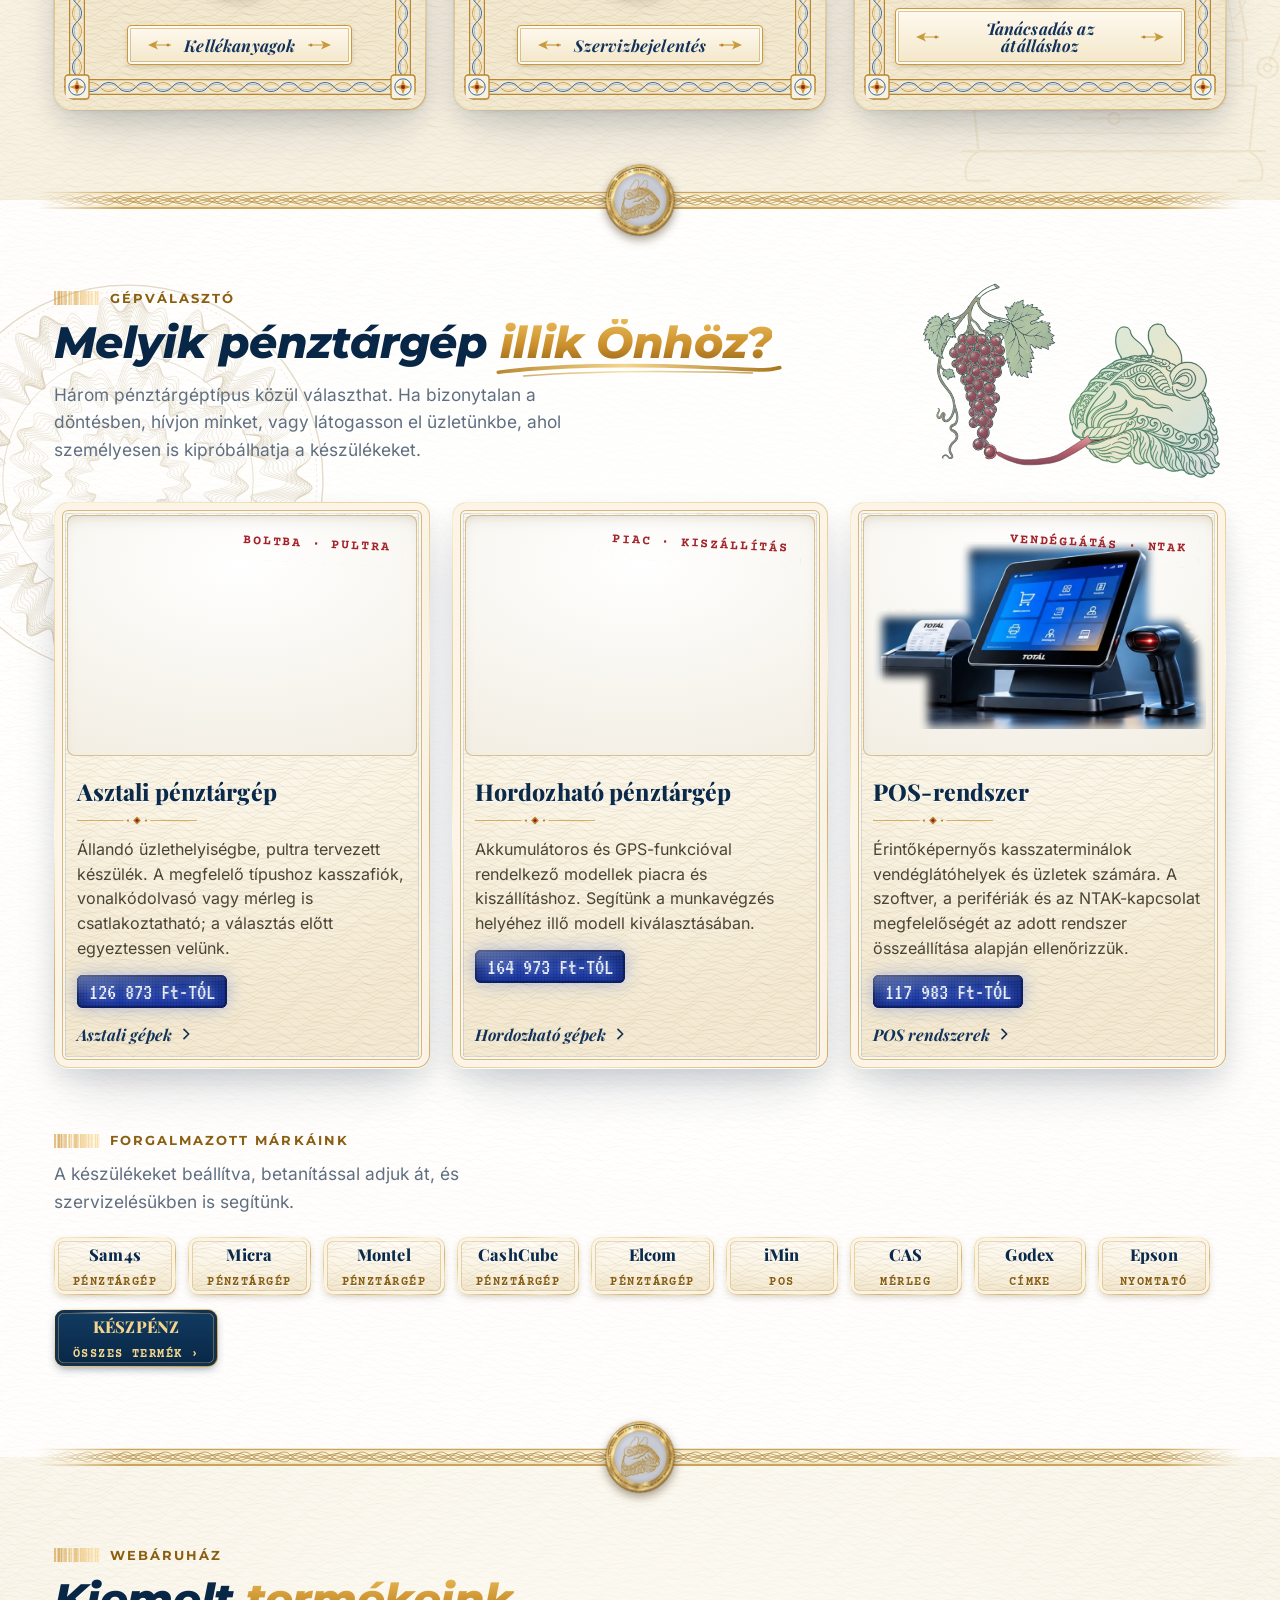
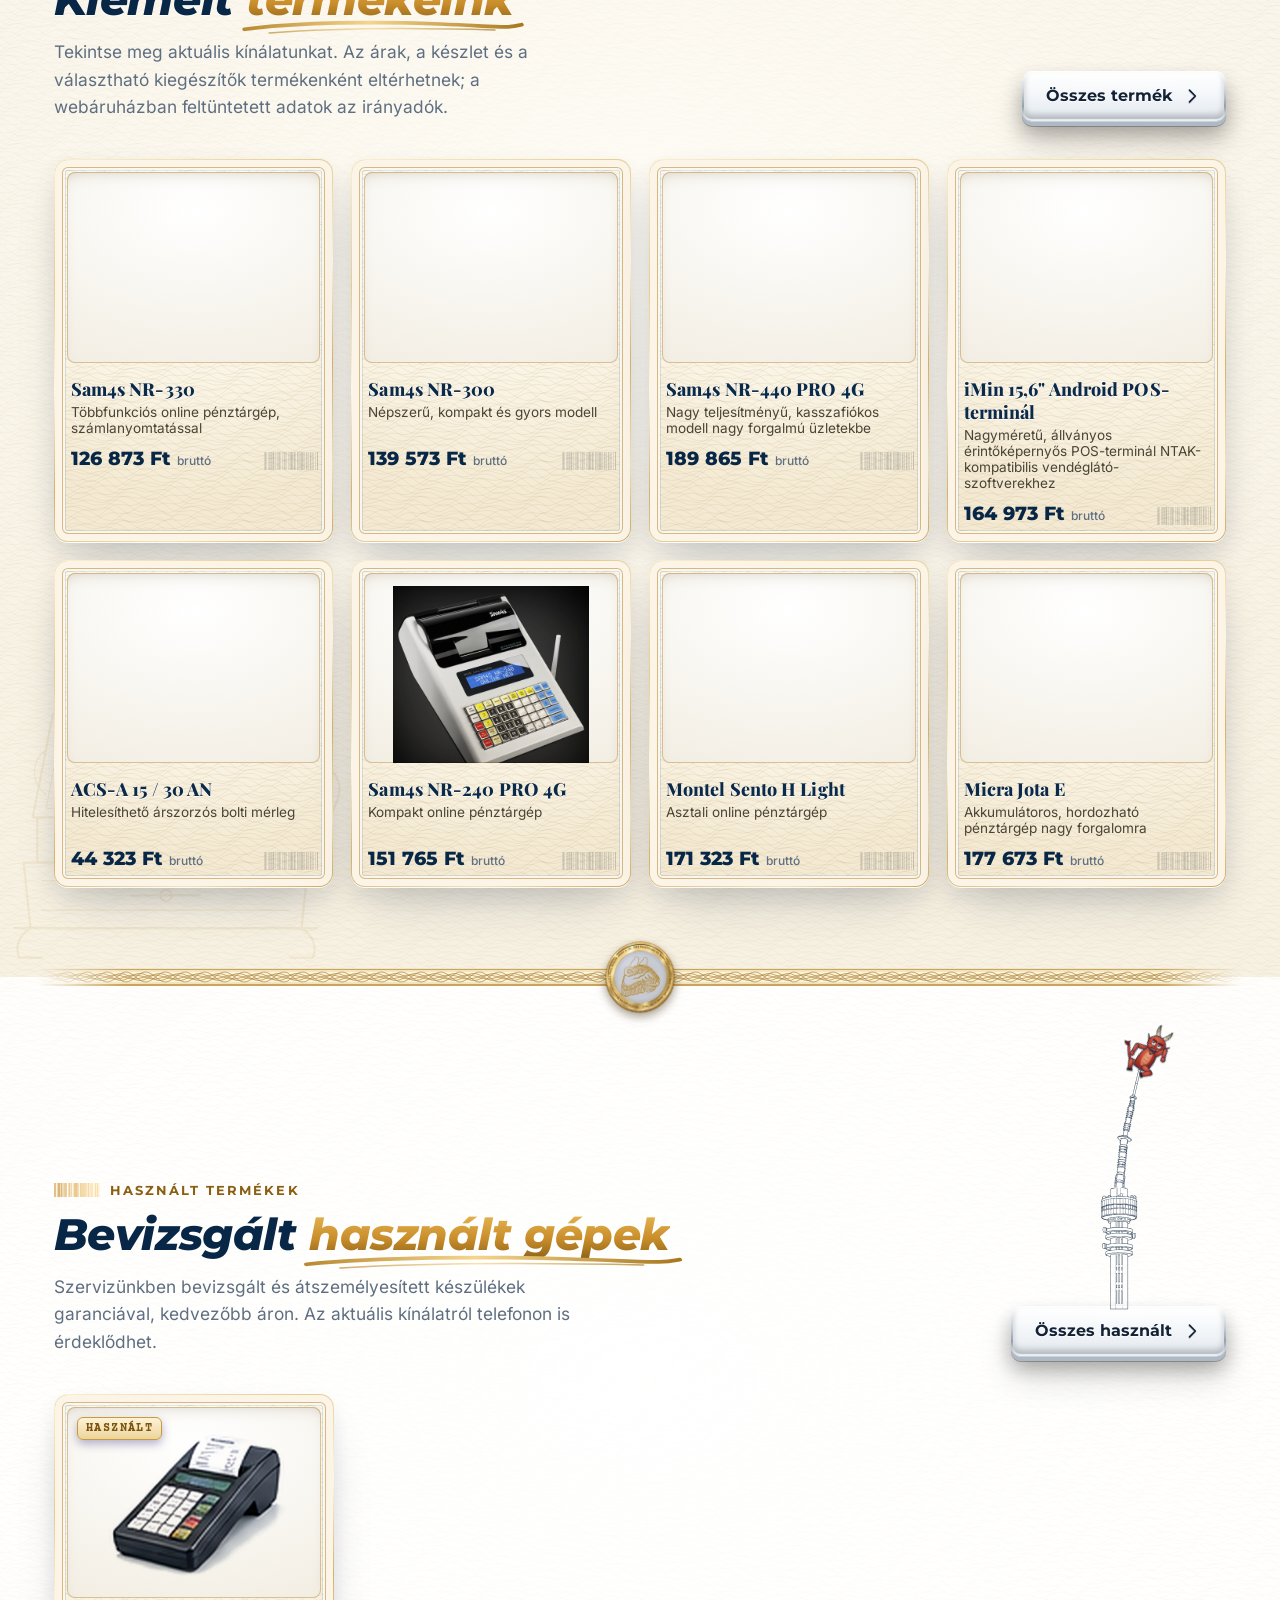
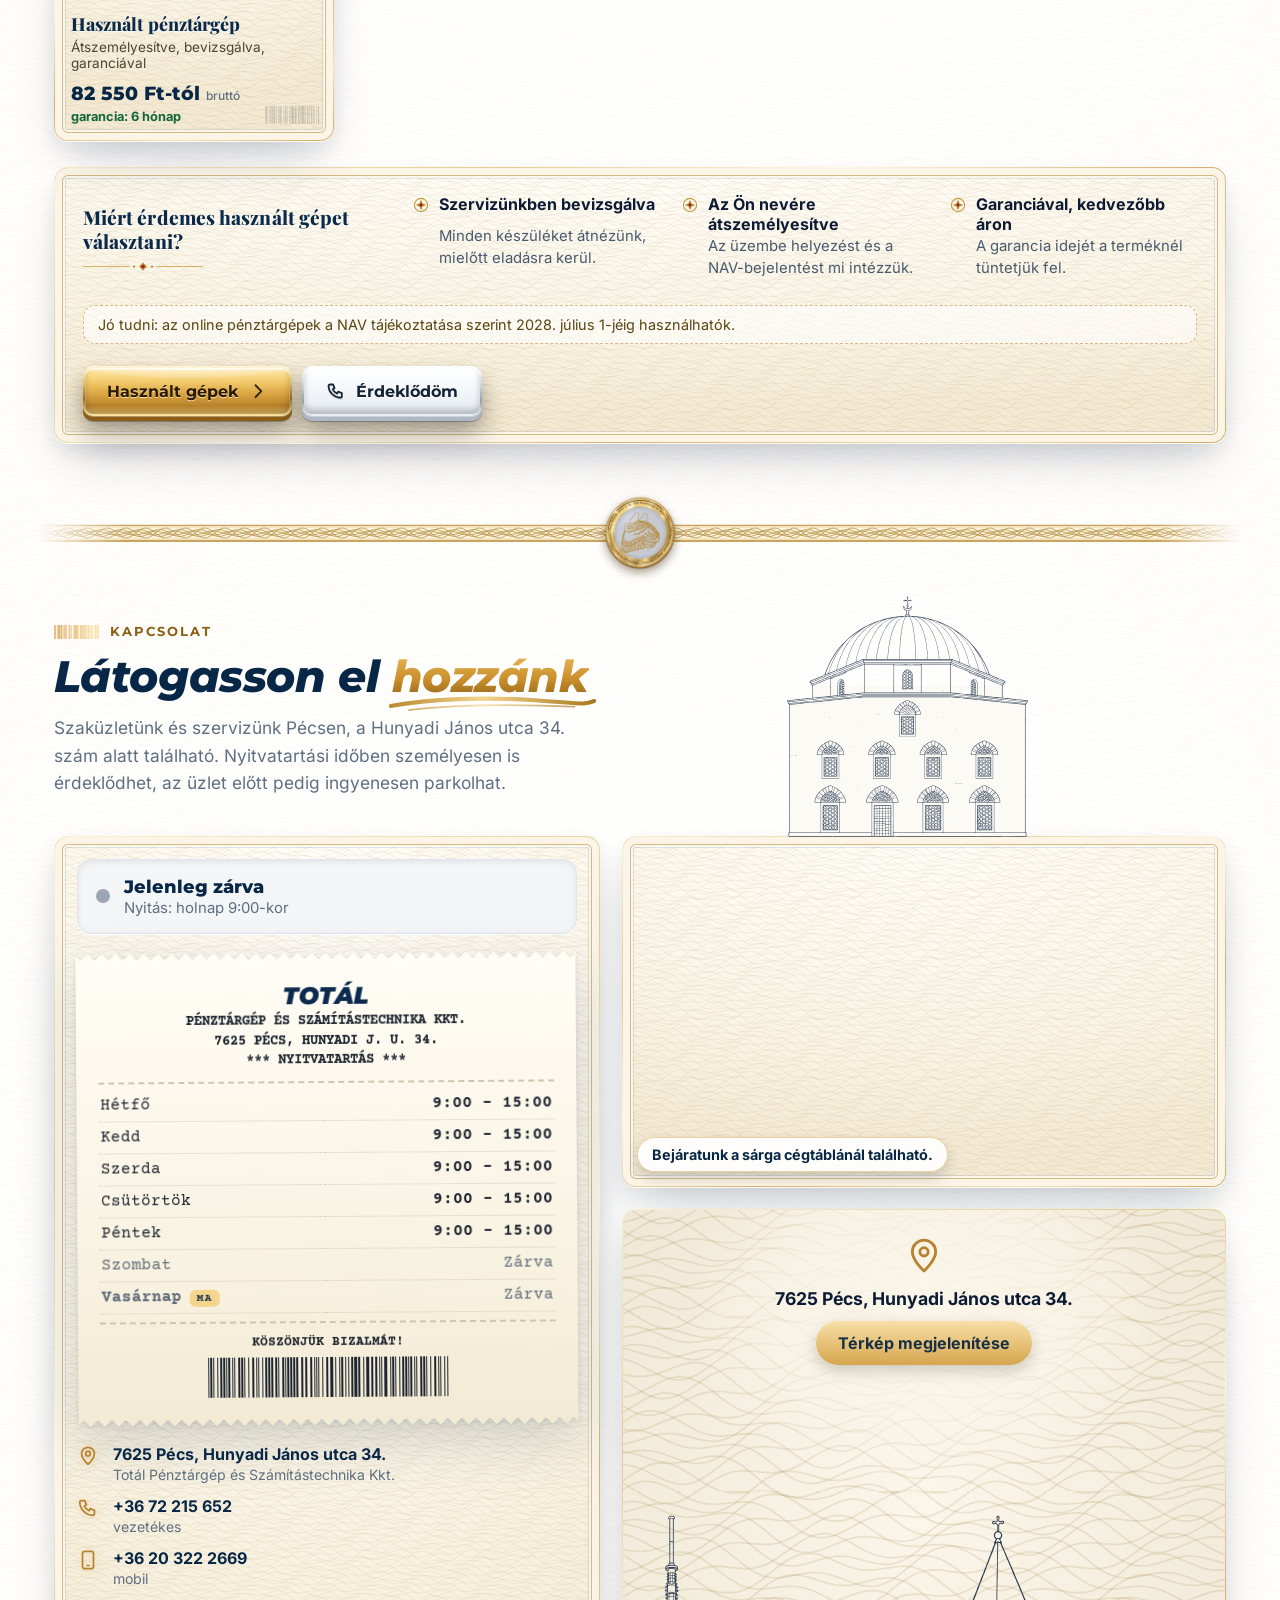
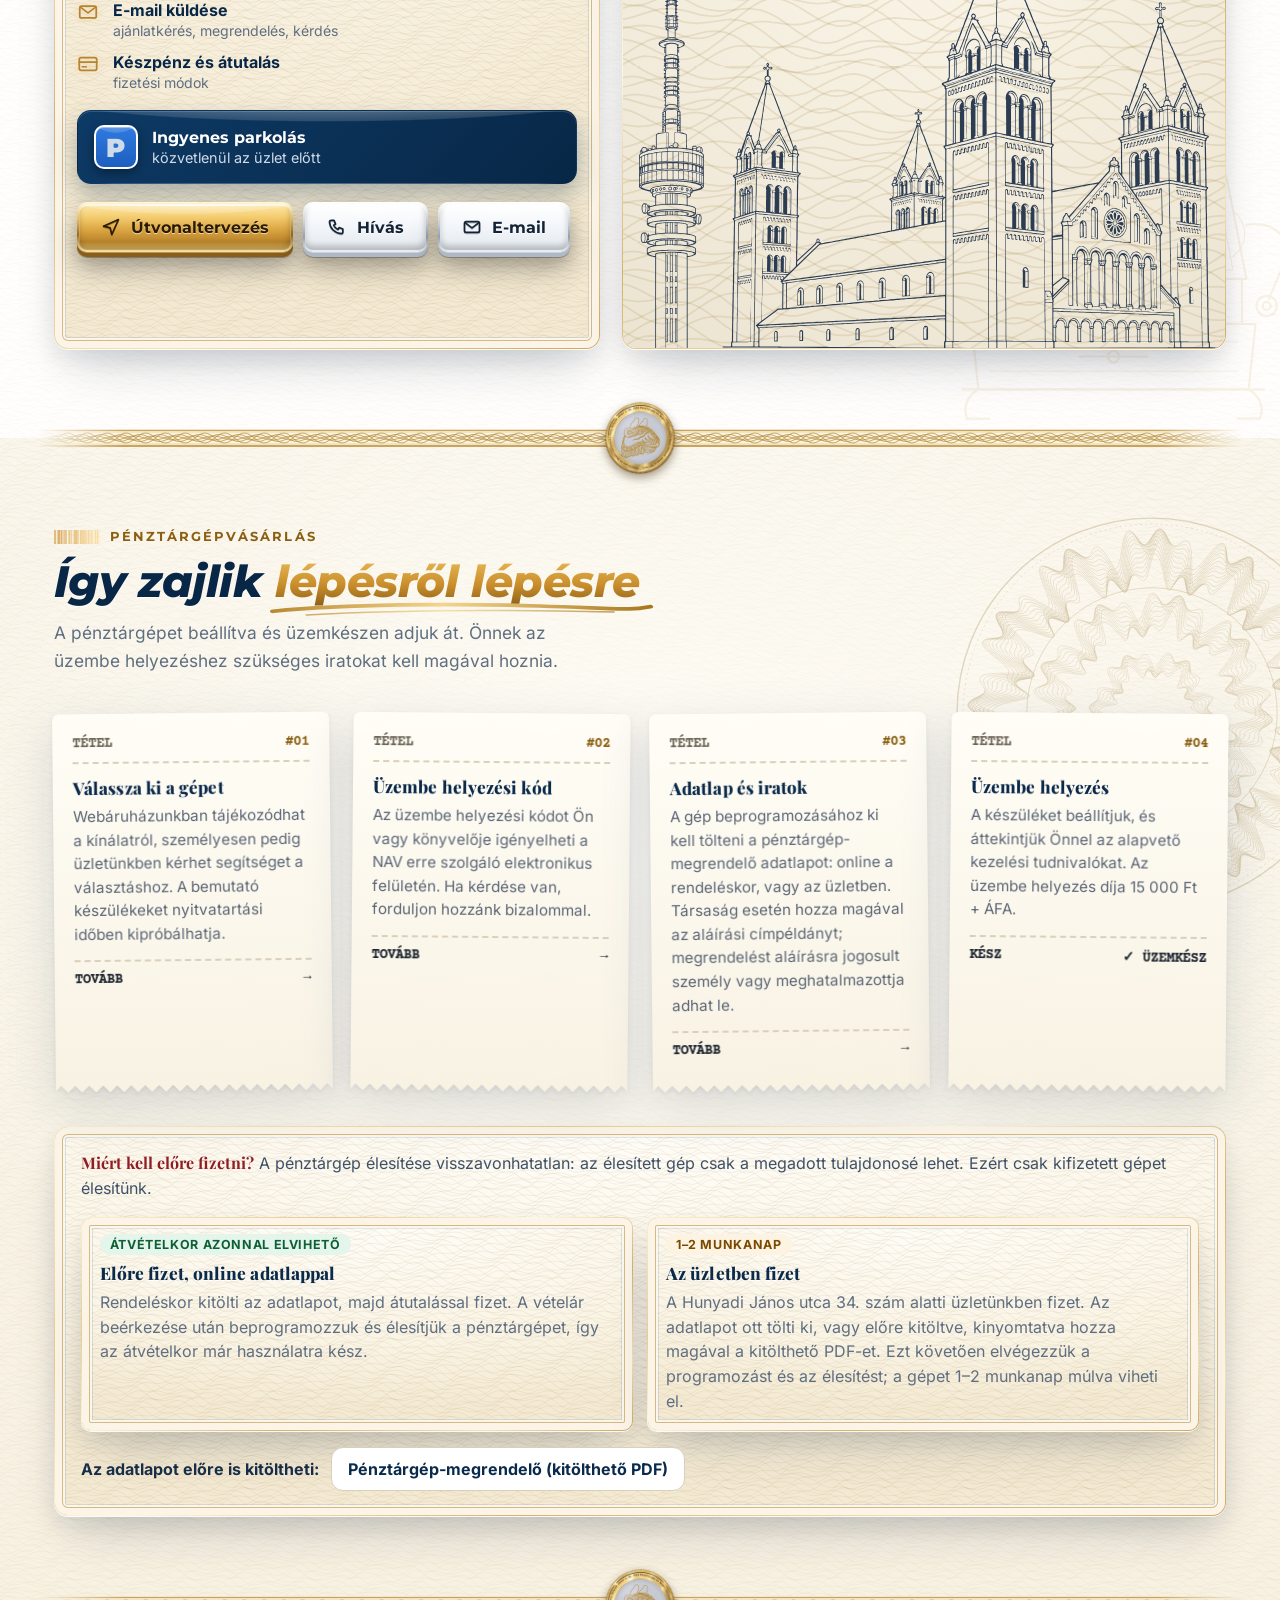
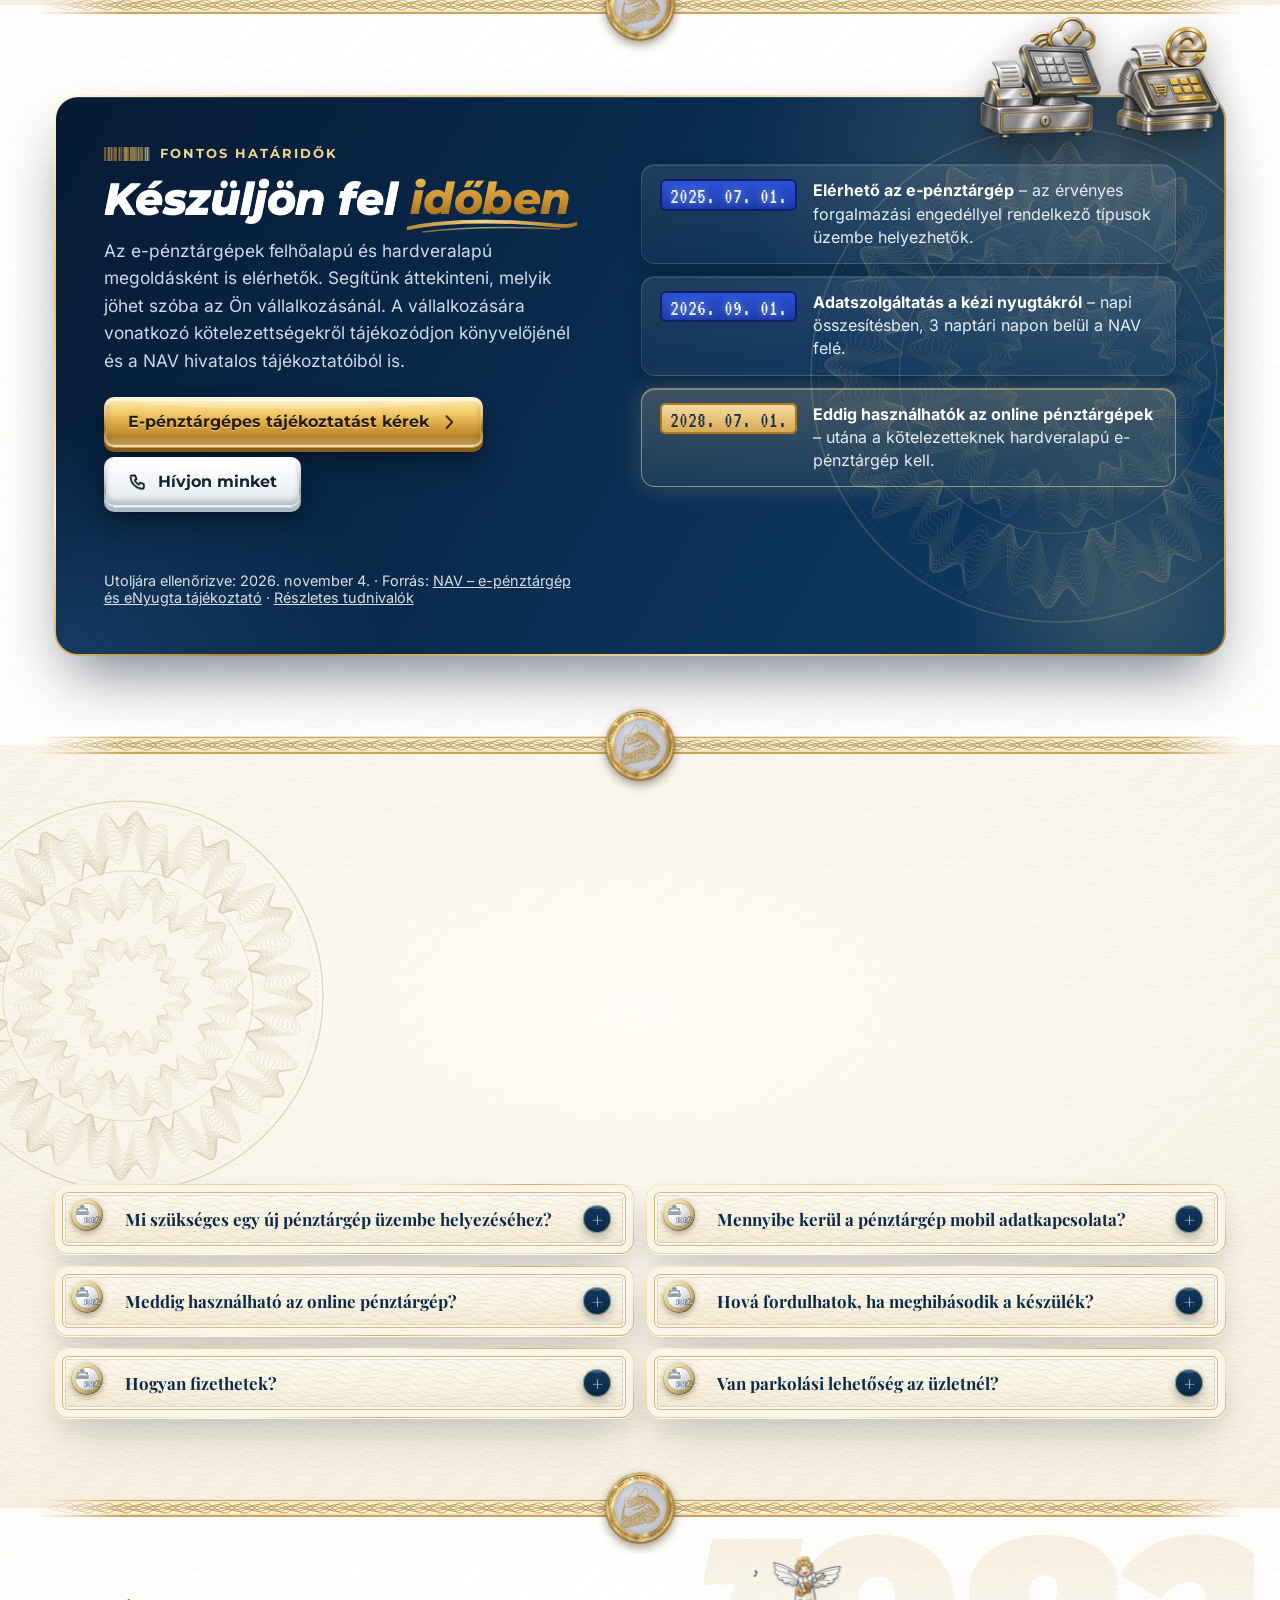
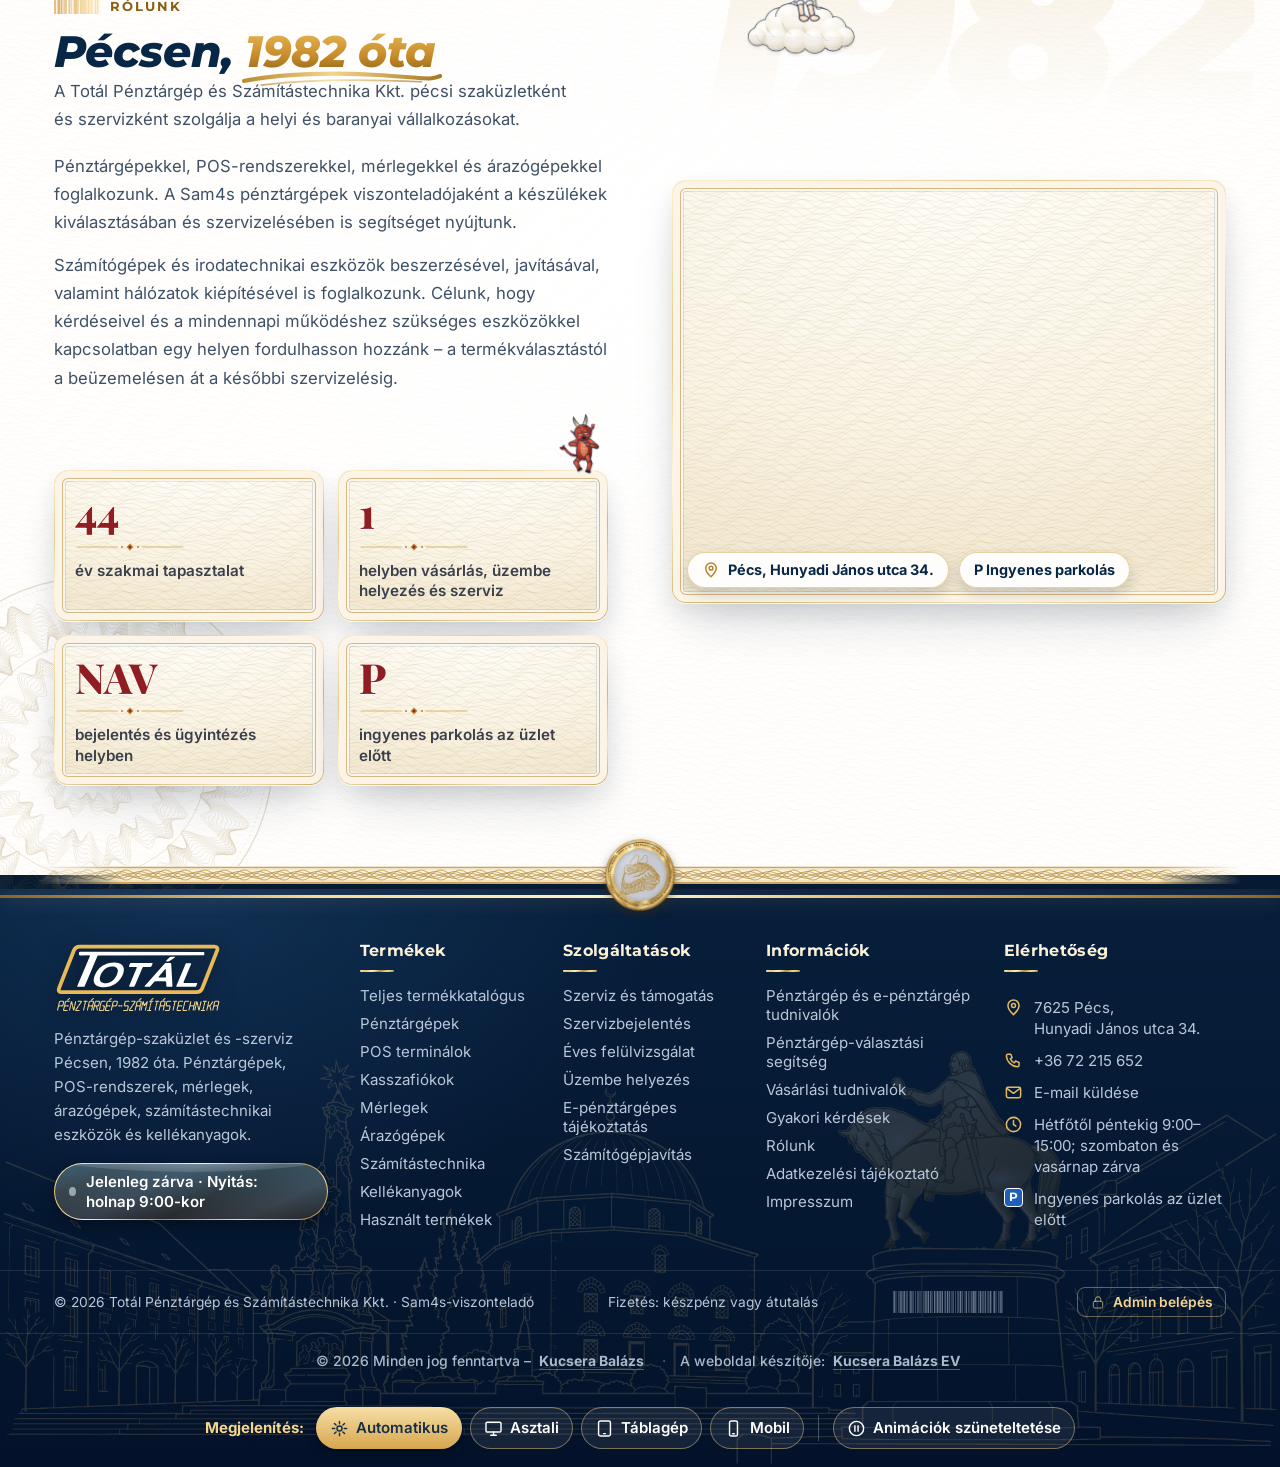
==== commit 516ffc4a: "Lábléc: „Minden jog fenntartva – Kucsera Balázs · A weboldal készítője: Kucsera Balázs EV”; a névre " ====
--- a/index.html
+++ b/index.html
@@ -1713,6 +1713,7 @@
 <script src="assets/nyelv.js?v=20261105c"></script>
 <script src="assets/kassza.js?v=20261105c" defer></script>
 <script src="assets/kapcsolat.js?v=20261105c" defer></script>
+<script src="assets/keszito.js?v=20261105n" defer></script>
 <script src="assets/dzsami-hely.js?v=20261104s" defer></script>
 <script src="assets/terkep-szereplok.js?v=20261104e" defer></script>
 <script src="assets/fejlec-jelenet.js?v=20261105c" defer></script>
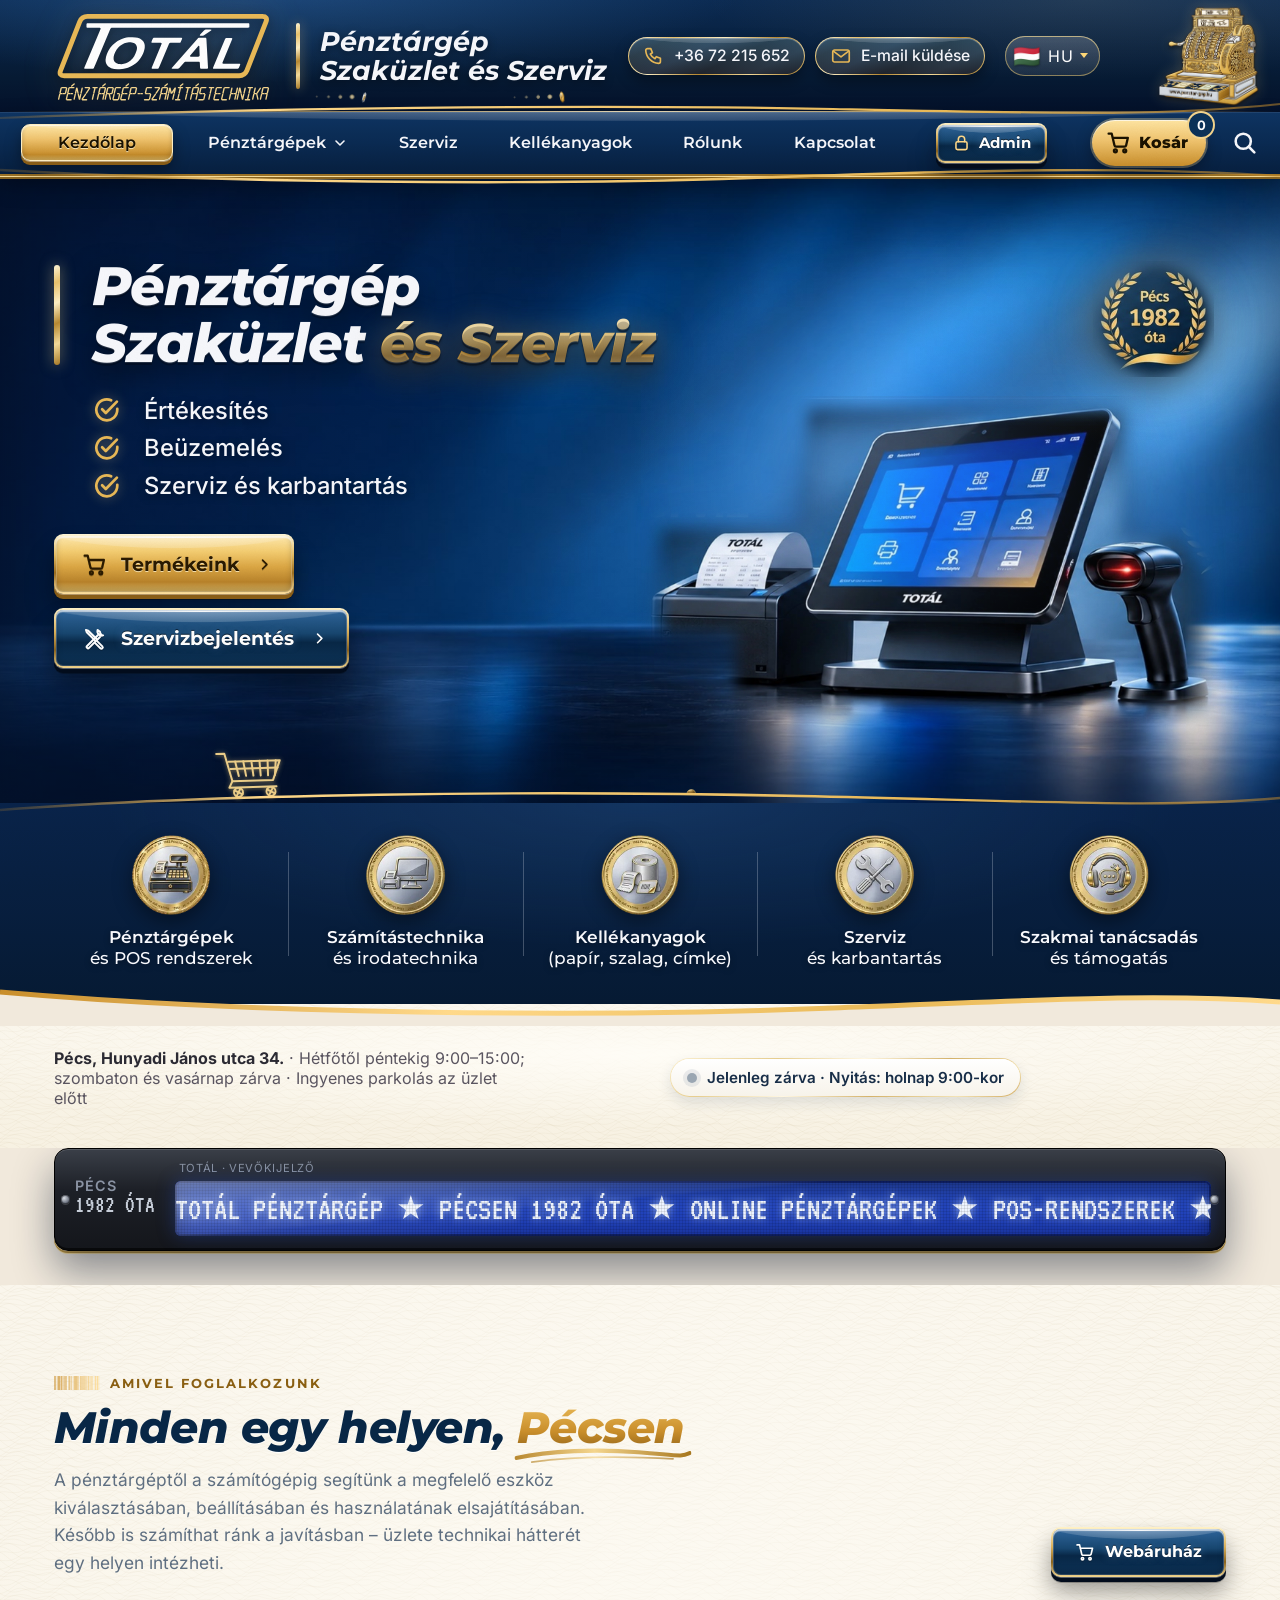
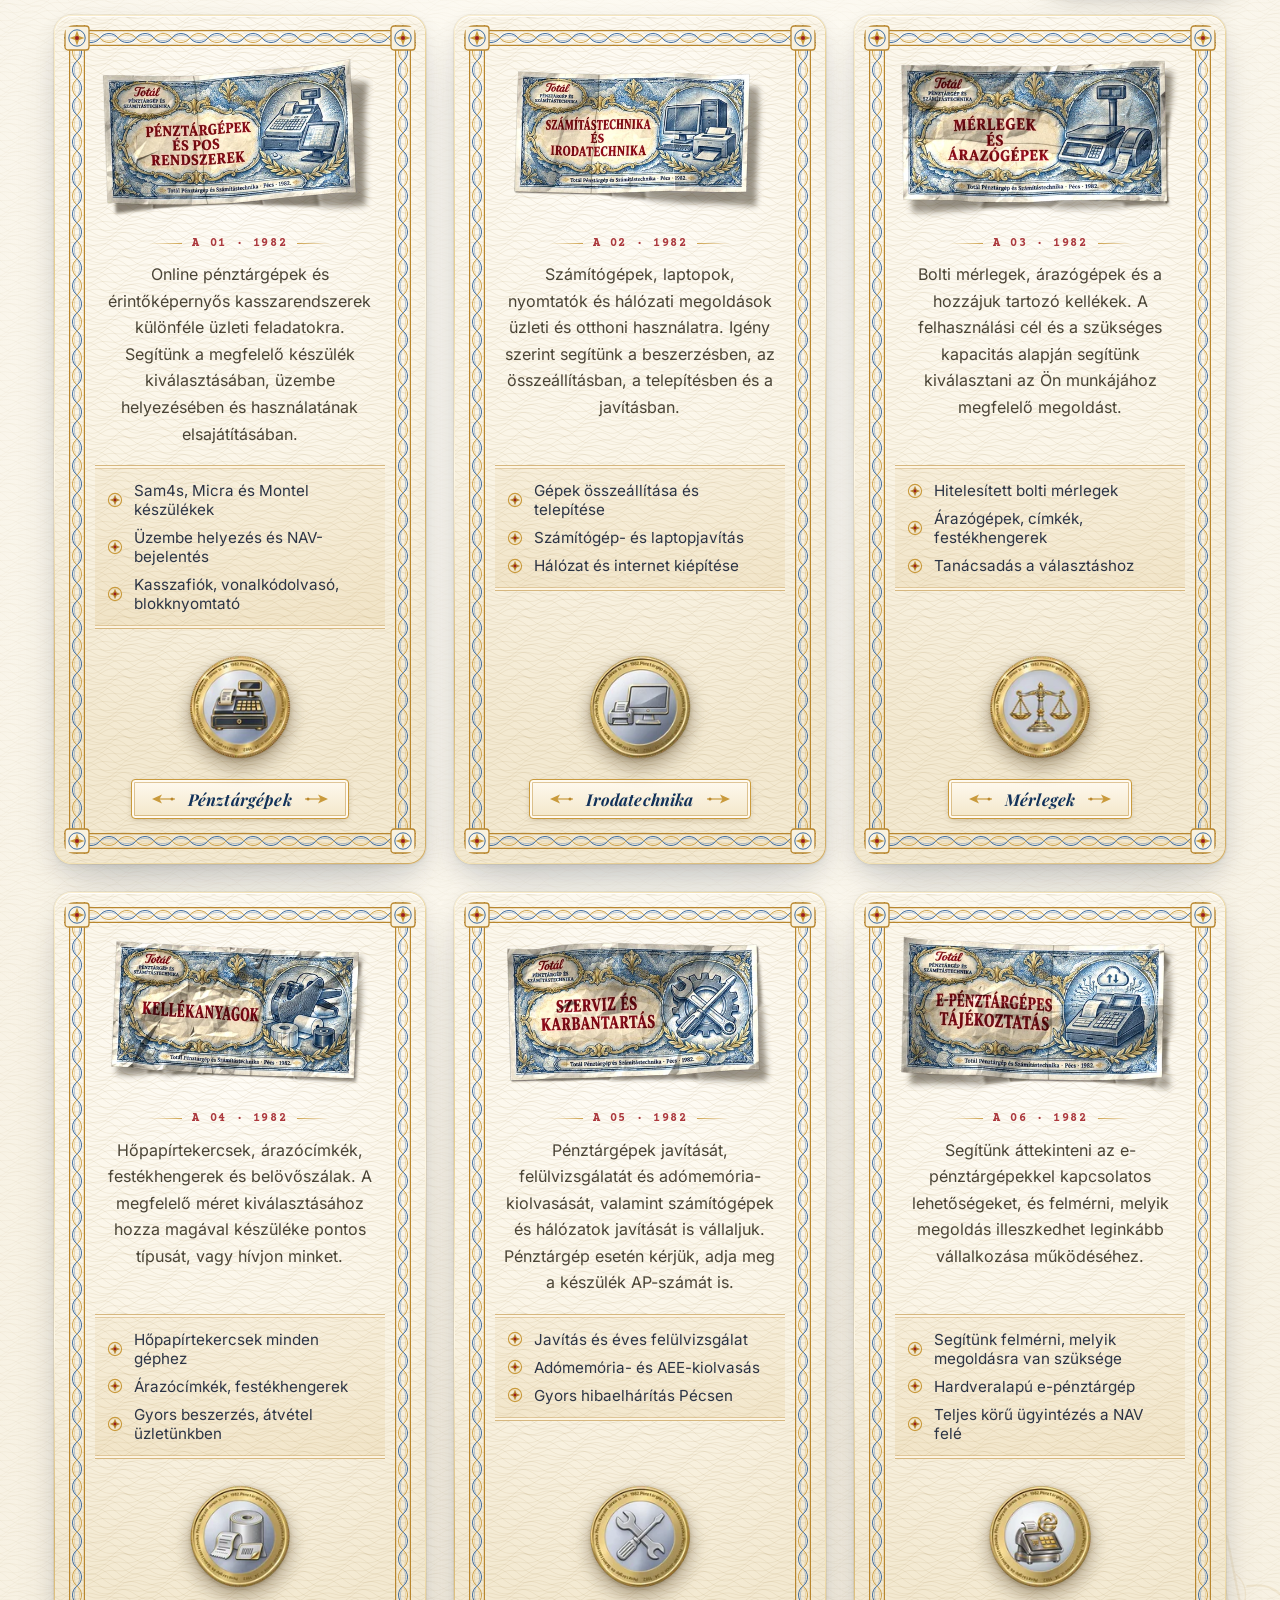
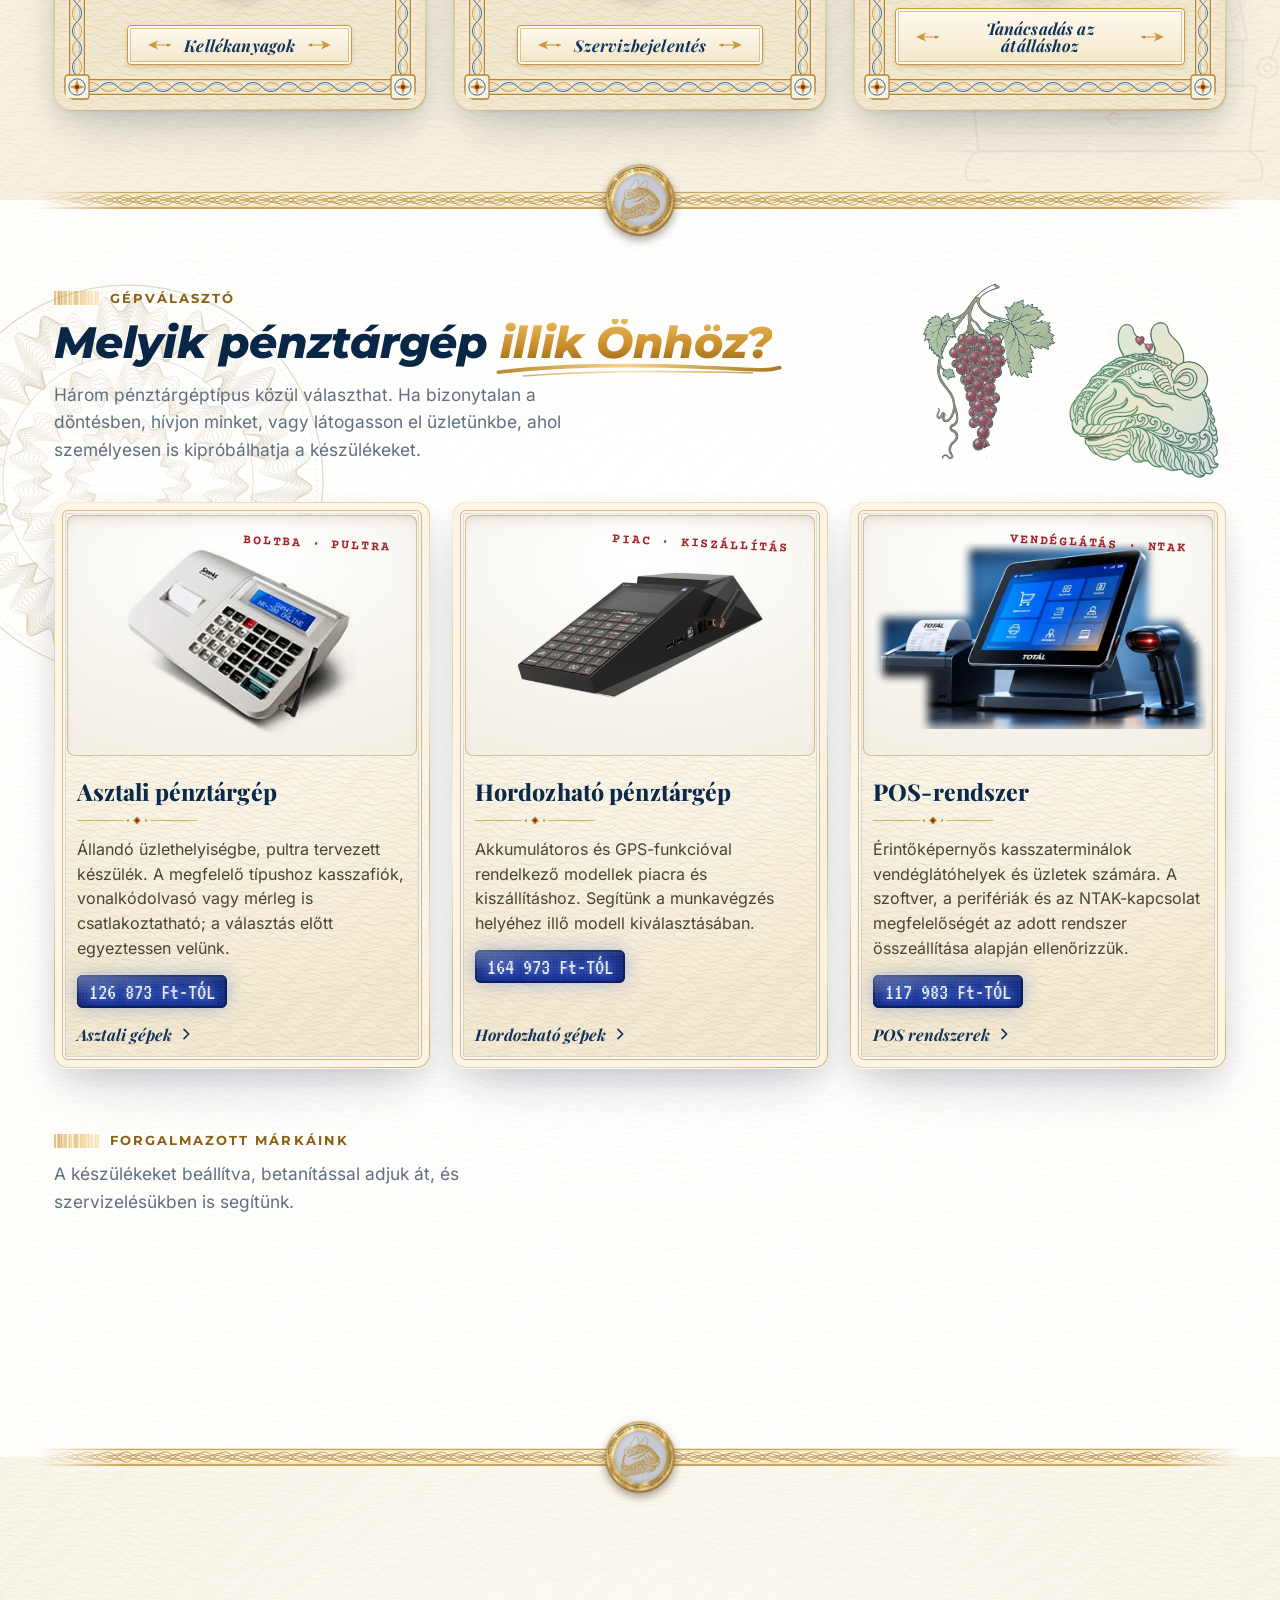
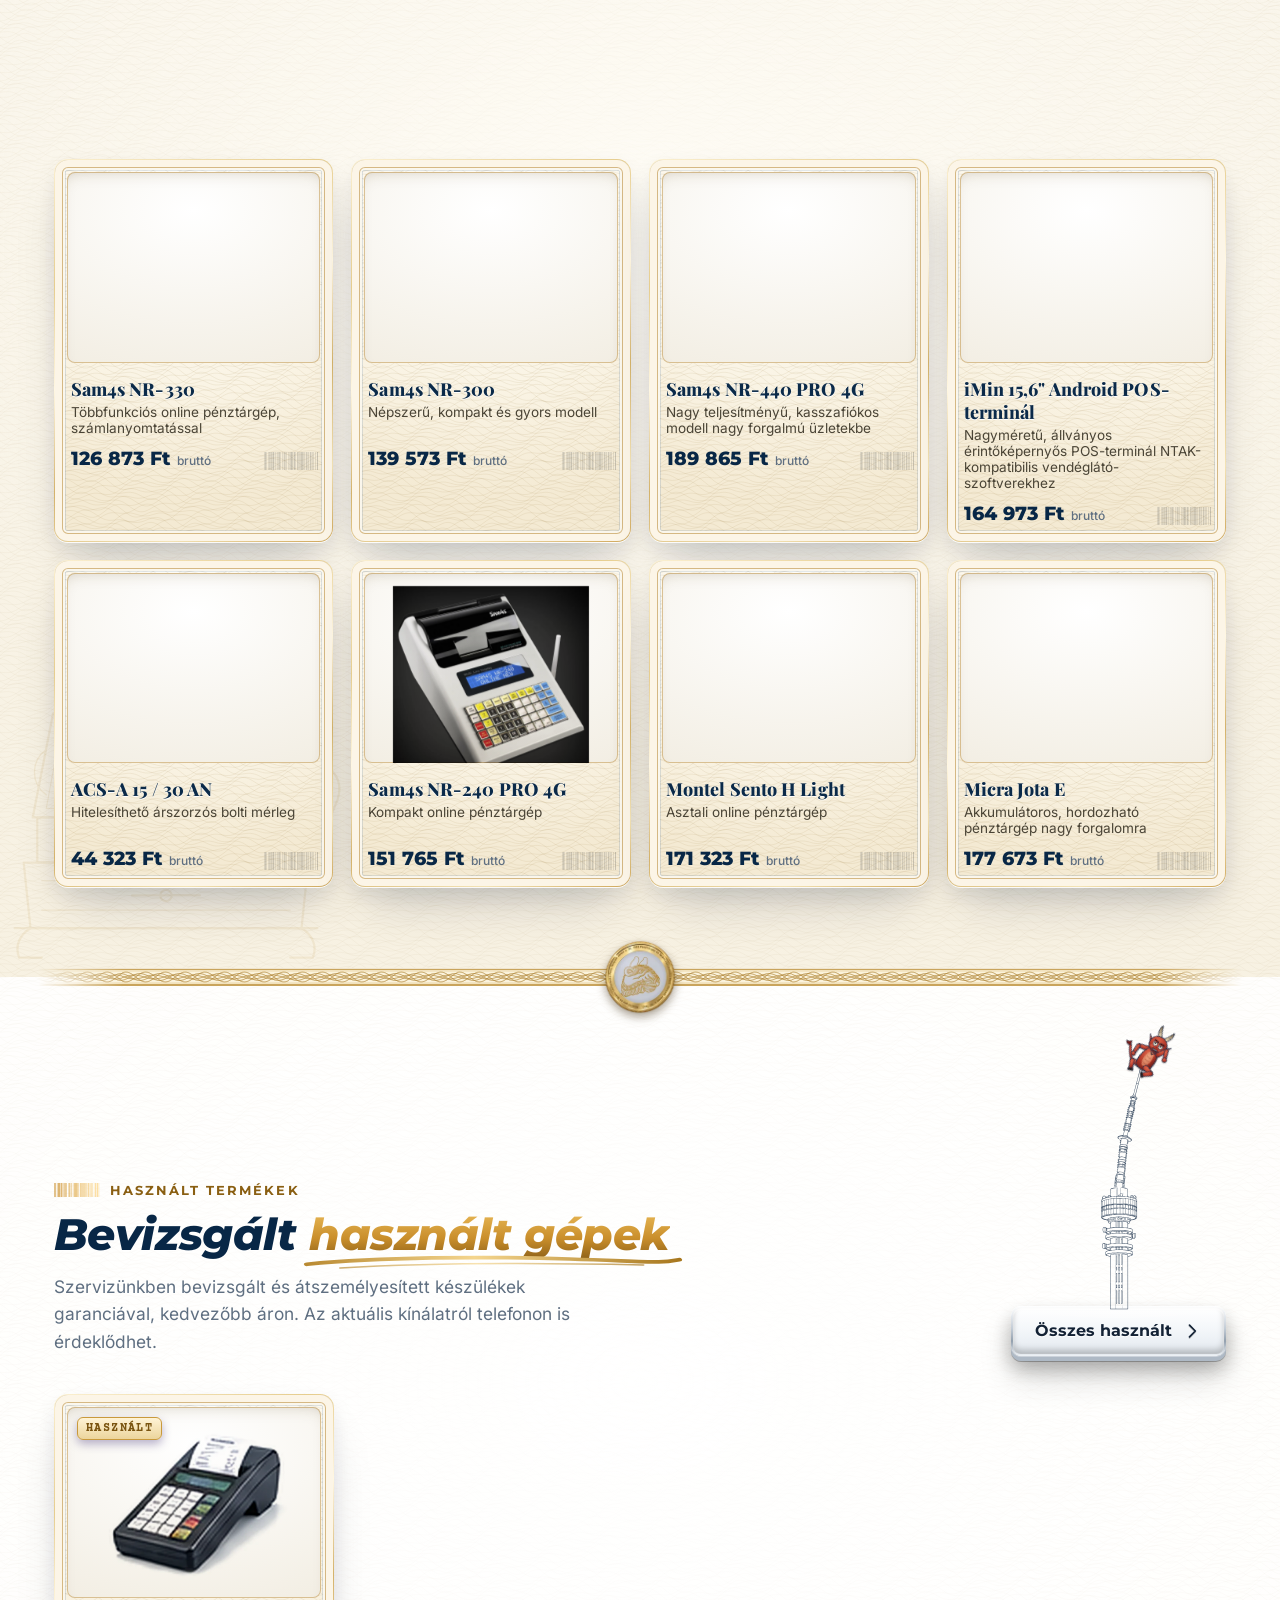
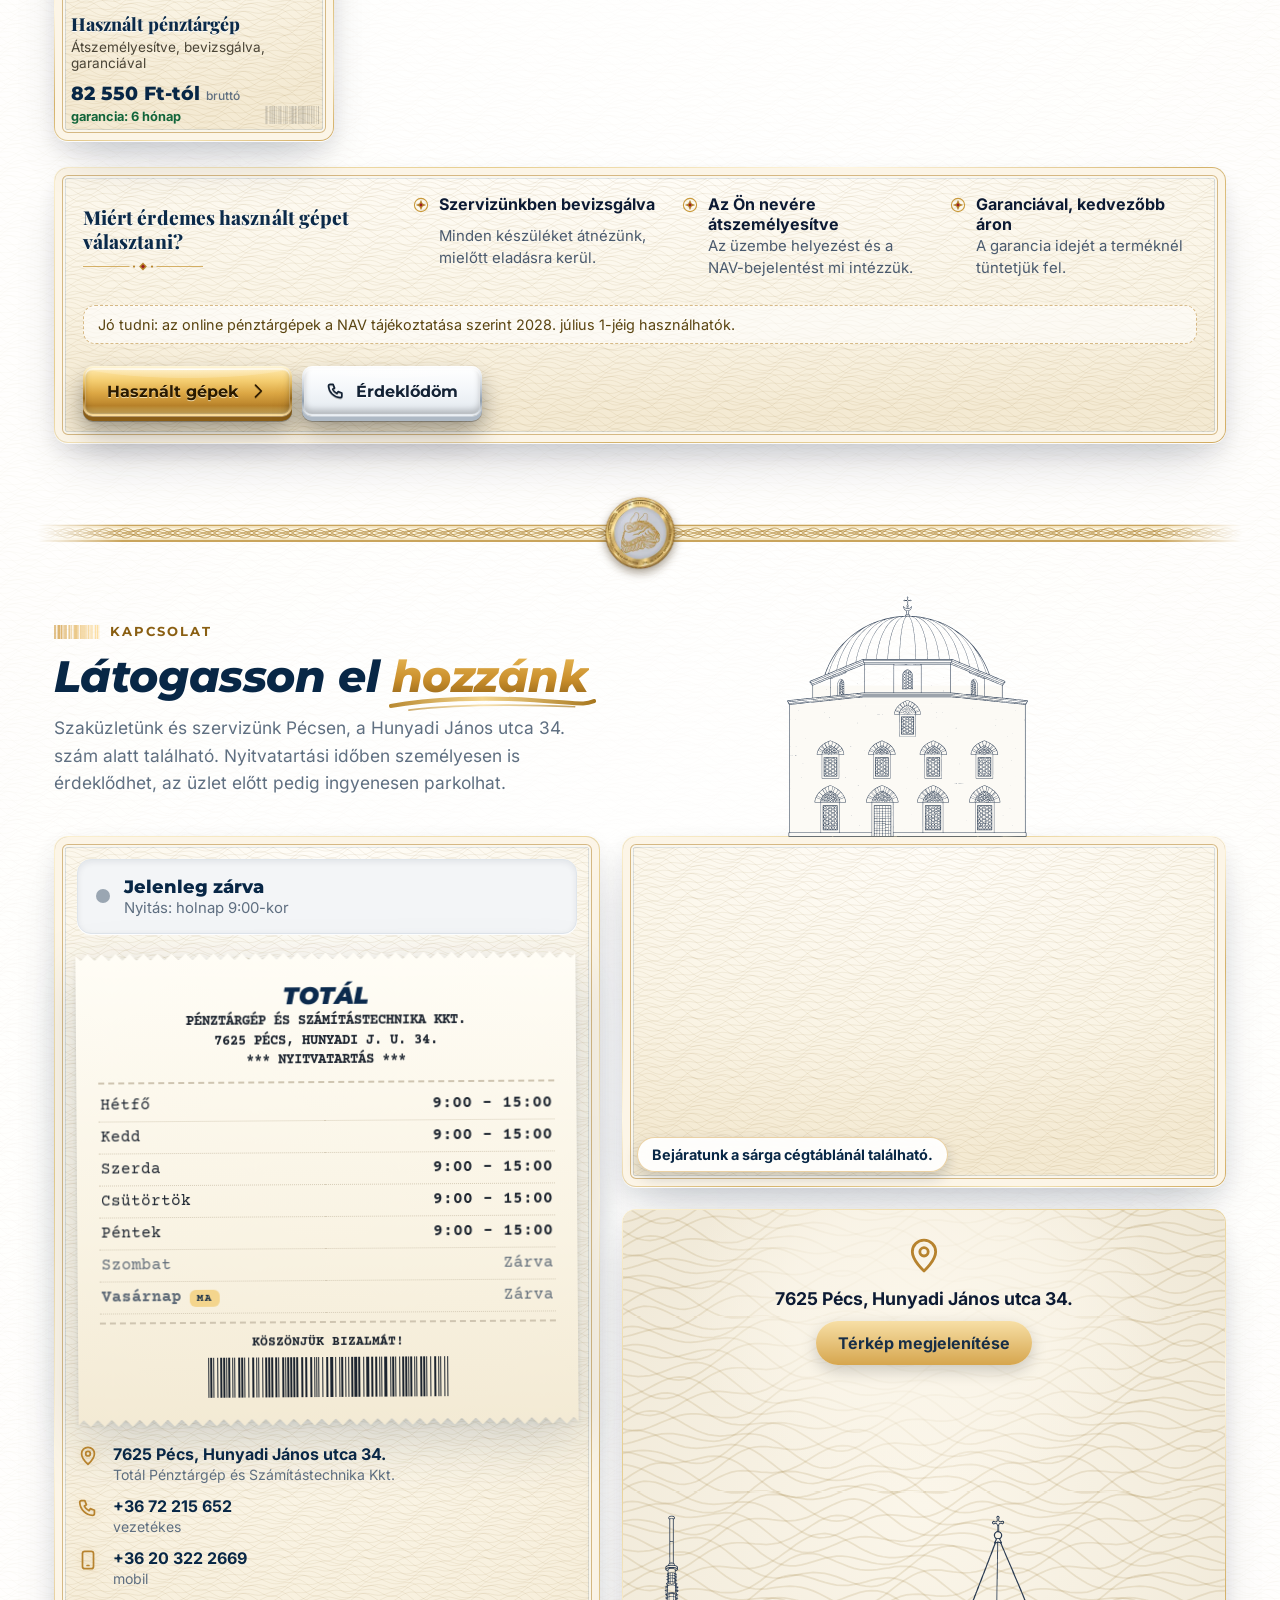
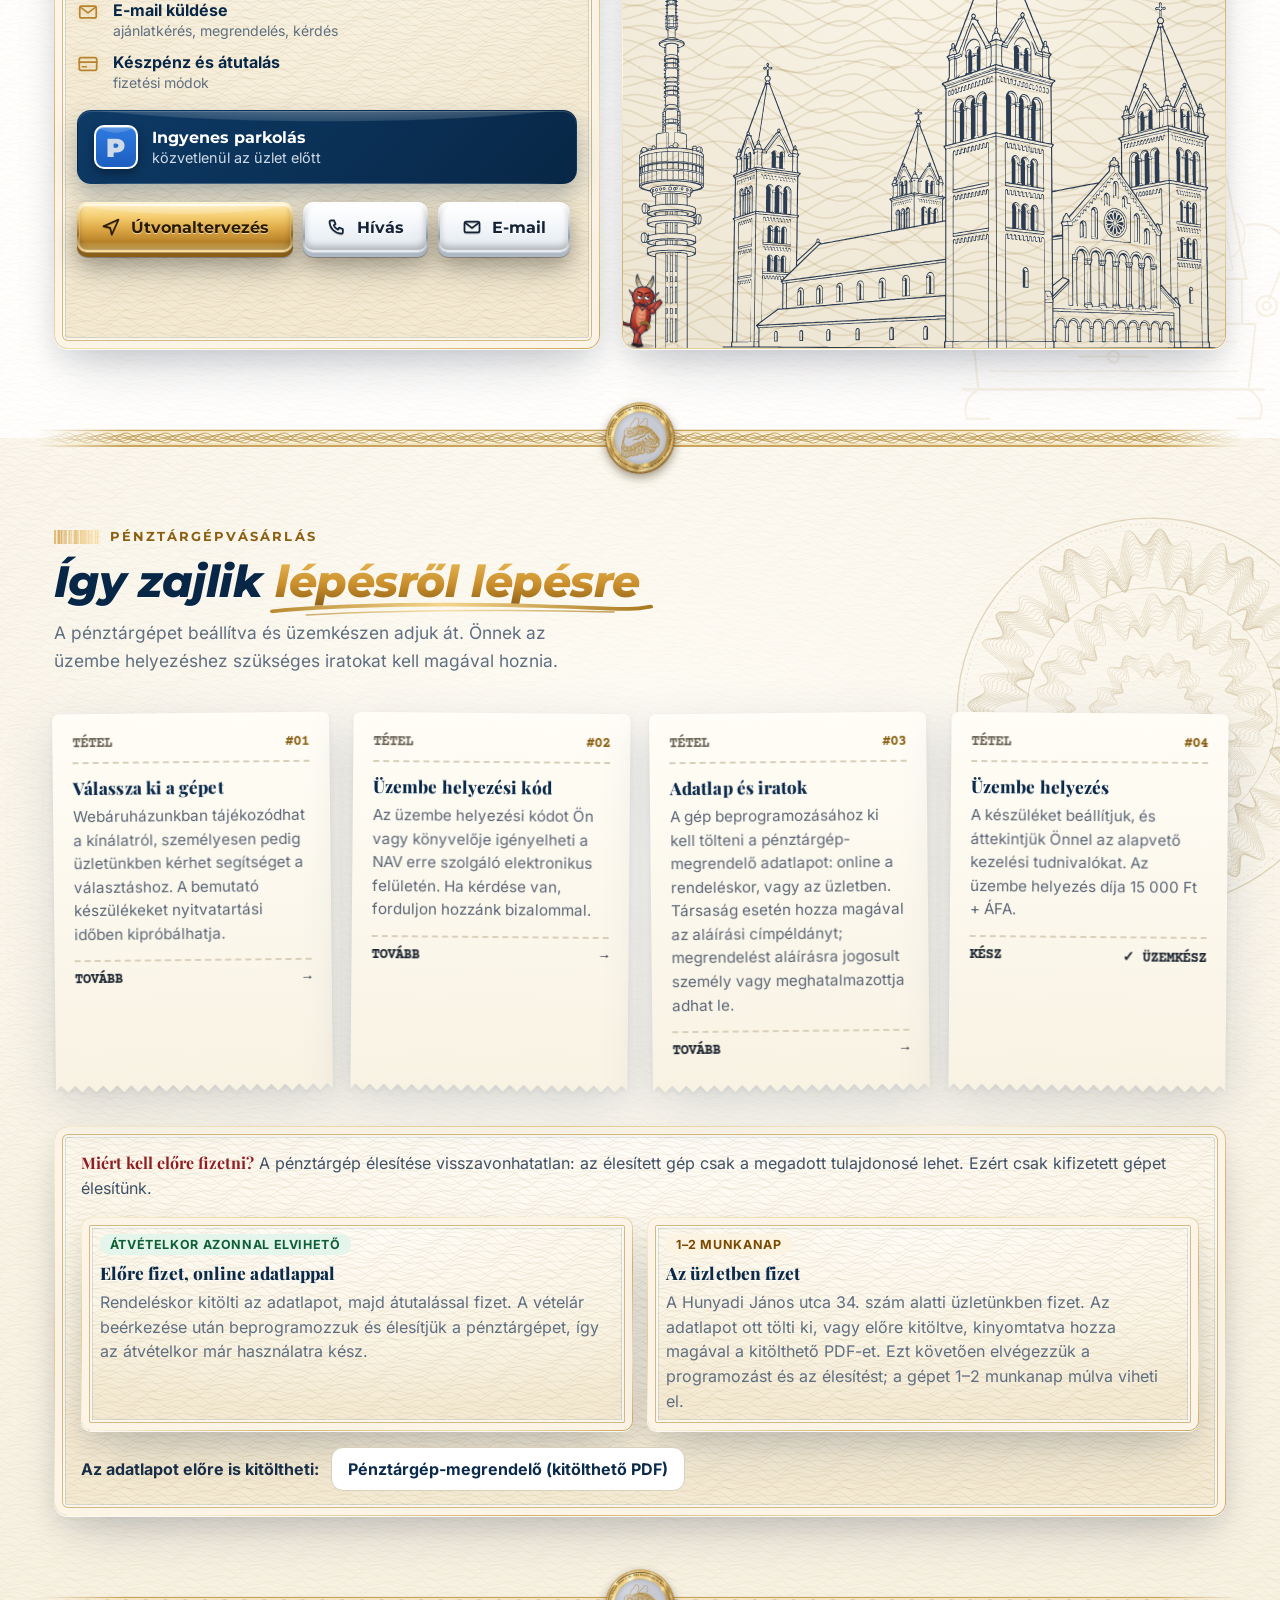
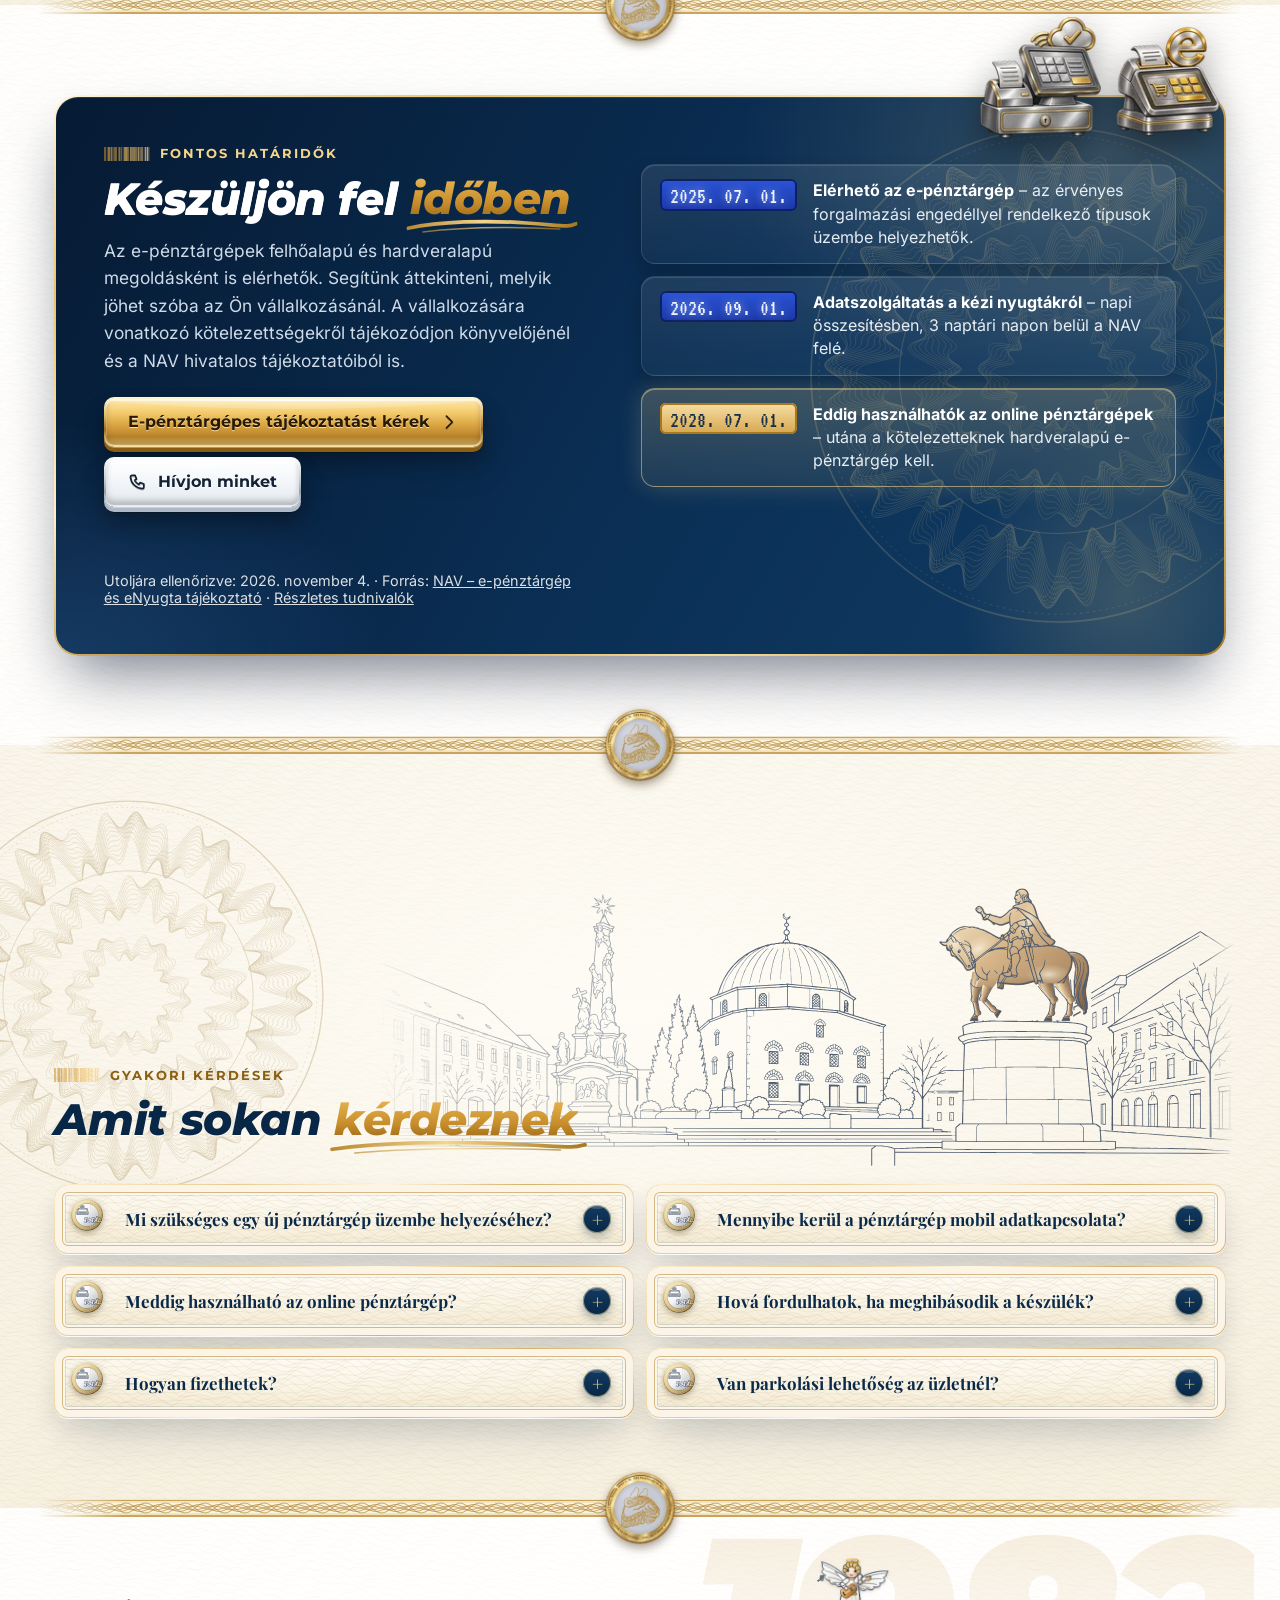
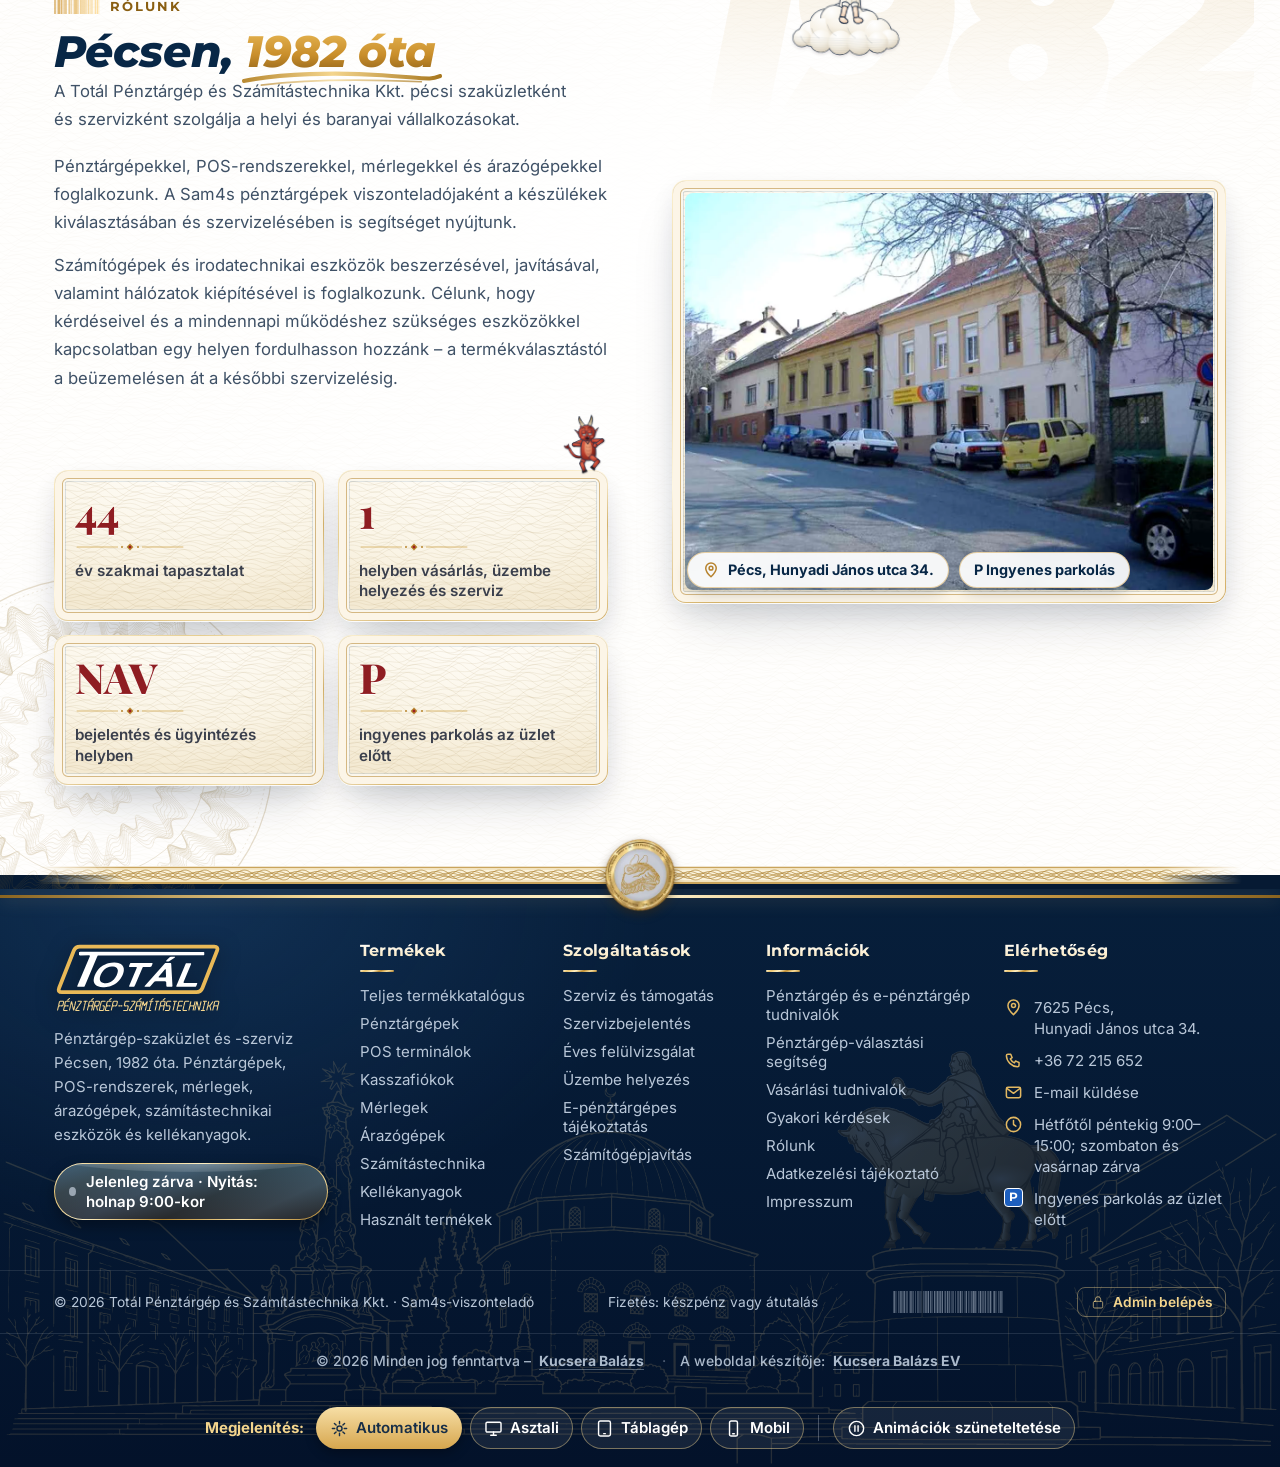
==== commit 3696ab7f: "Új asztali / kezdőképernyő ikon (Totál pénztárgép-ikon): apple-touch-icon, Kezelő app ikonok, favico" ====
--- a/index.html
+++ b/index.html
@@ -28,8 +28,8 @@
 <link rel="sitemap" type="application/xml" href="/sitemap.php">
 <script type="application/ld+json">{"@context":"https://schema.org","@graph":[{"@type":["Store","ElectronicsStore"],"geo":{"@type":"GeoCoordinates","latitude":46.0786,"longitude":18.2311},"@id":"https://penztar-gep.hu/#uzlet","name":"Totál Pénztárgép és Számítástechnika","alternateName":["Totál Pénztárgép Pécs","Penztar-gep.hu"],"legalName":"Totál Pénztárgép és Számítástechnika Kkt.","taxID":"29940163-2-02","description":"Pénztárgép szaküzlet és szerviz Pécsen 1982 óta: online pénztárgépek és e-pénztárgépek, POS rendszerek, mérlegek, árazógépek, számítástechnika, kellékanyagok, pénztárgép-üzembe helyezés, NAV-bejelentés, éves felülvizsgálat és javítás.","url":"https://penztar-gep.hu/","logo":"https://penztar-gep.hu/assets/logo/total-logo-512.png","image":["https://penztar-gep.hu/assets/uzlet-homlokzat.webp","https://penztar-gep.hu/assets/og-kep.jpg"],"telephone":"+36 72 215 652","foundingDate":"1982","priceRange":"$$","currenciesAccepted":"HUF","paymentAccepted":"Készpénz, banki átutalás","address":{"@type":"PostalAddress","streetAddress":"Hunyadi János utca 34.","postalCode":"7625","addressLocality":"Pécs","addressRegion":"Baranya","addressCountry":"HU"},"openingHoursSpecification":[{"@type":"OpeningHoursSpecification","dayOfWeek":["Monday","Tuesday","Wednesday","Thursday","Friday"],"opens":"09:00","closes":"15:00"}],"hasMap":"https://www.google.com/maps?q=P%C3%A9cs%2C+Hunyadi+J%C3%A1nos+utca+34","areaServed":[{"@type":"City","name":"Pécs"},{"@type":"AdministrativeArea","name":"Baranya megye"}],"contactPoint":[{"@type":"ContactPoint","contactType":"customer service","telephone":"+36 72 215 652","availableLanguage":"hu"}],"knowsAbout":["online pénztárgép","e-pénztárgép","pénztárgép szerviz","pénztárgép üzembe helyezés","NAV pénztárgép bejelentés","POS rendszer","bolti mérleg","árazógép","hőpapír"],"hasOfferCatalog":{"@type":"OfferCatalog","name":"Termékek és szolgáltatások","url":"https://penztar-gep.hu/webaruhaz/termek.php","itemListElement":[{"@type":"OfferCatalog","name":"Online pénztárgépek","url":"https://penztar-gep.hu/webaruhaz/termek.php?kat=penztargep"},{"@type":"OfferCatalog","name":"POS rendszerek, terminálok","url":"https://penztar-gep.hu/webaruhaz/termek.php?kat=pos"},{"@type":"OfferCatalog","name":"Kasszafiókok","url":"https://penztar-gep.hu/webaruhaz/termek.php?kat=fiok"},{"@type":"OfferCatalog","name":"Bolti mérlegek","url":"https://penztar-gep.hu/webaruhaz/termek.php?kat=merleg"},{"@type":"OfferCatalog","name":"Árazógépek","url":"https://penztar-gep.hu/webaruhaz/termek.php?kat=arazo"},{"@type":"OfferCatalog","name":"Számítástechnika és irodatechnika","url":"https://penztar-gep.hu/webaruhaz/termek.php?kat=irodatechnika"},{"@type":"OfferCatalog","name":"Kellékanyagok: hőpapír, árazócímke, festékhenger","url":"https://penztar-gep.hu/webaruhaz/termek.php?kat=kellek"},{"@type":"OfferCatalog","name":"Használt pénztárgépek","url":"https://penztar-gep.hu/webaruhaz/termek.php?kat=hasznalt"},{"@type":"Offer","itemOffered":{"@type":"Service","name":"Pénztárgép üzembe helyezése és NAV-bejelentés"}},{"@type":"Offer","itemOffered":{"@type":"Service","name":"Pénztárgép éves felülvizsgálata"}},{"@type":"Offer","itemOffered":{"@type":"Service","name":"Pénztárgép- és számítógépjavítás"}},{"@type":"Offer","itemOffered":{"@type":"Service","name":"E-pénztárgépes tájékoztatás és átállás"}}]}},{"@type":"WebSite","@id":"https://penztar-gep.hu/#web","url":"https://penztar-gep.hu/","name":"Totál Pénztárgép Pécs","inLanguage":"hu-HU","publisher":{"@id":"https://penztar-gep.hu/#uzlet"}},{"@type":"WebPage","@id":"https://penztar-gep.hu/#oldal","url":"https://penztar-gep.hu/","name":"Pénztárgép Pécs – Totál pénztárgépbolt és -szerviz 1982 óta","isPartOf":{"@id":"https://penztar-gep.hu/#web"},"about":{"@id":"https://penztar-gep.hu/#uzlet"},"inLanguage":"hu-HU","primaryImageOfPage":"https://penztar-gep.hu/assets/og-kep.jpg"},{"@type":"FAQPage","@id":"https://penztar-gep.hu/#gyik","mainEntity":[{"@type":"Question","name":"Mi szükséges egy új pénztárgép üzembe helyezéséhez?","acceptedAnswer":{"@type":"Answer","text":"A készülék típusától és a vállalkozás adataitól függően üzembe helyezési kódra, valamint a vállalkozás képviseletére jogosító dokumentumokra is szükség lehet. A pontos dokumentumlistát kérjük, vásárlás előtt egyeztesse velünk vagy könyvelőjével."}},{"@type":"Question","name":"Mennyibe kerül a pénztárgép mobil adatkapcsolata?","acceptedAnswer":{"@type":"Answer","text":"A mobil adatkapcsolat díja gépenként havonta 1 500 Ft + ÁFA. A szerződés és az aktuális díj részleteiről vásárlás előtt kérjen tájékoztatást."}},{"@type":"Question","name":"Meddig használható az online pénztárgép?","acceptedAnswer":{"@type":"Answer","text":"A NAV tájékoztatása szerint az online pénztárgépek 2028. július 1-jéig használhatók, addig az e-pénztárgépre való áttérés önkéntes. A pénztárgép-használatra kötelezett vállalkozásoknak ettől az időponttól hardveralapú e-pénztárgépet kell használniuk. Az Ön vállalkozására vonatkozó szabályokat egyeztesse könyvelőjével."}},{"@type":"Question","name":"Hová fordulhatok, ha meghibásodik a készülék?","acceptedAnswer":{"@type":"Answer","text":"A hibát telefonon vagy a szervizűrlapon jelentheti be. Kérjük, adja meg a készülék típusát, pénztárgép esetén pedig – ha rendelkezésére áll – az AP-számot is. A javítás várható menetét előzetesen egyeztetjük Önnel."}},{"@type":"Question","name":"Hogyan fizethetek?","acceptedAnswer":{"@type":"Answer","text":"Rendelését online is leadhatja. Ha szeretné, előre, díjbekérő alapján, átutalással fizethet; az üzletben, átvételkor készpénzzel is rendezheti az összeget. A termékeket jelenleg kizárólag üzletünkben lehet átvenni."}},{"@type":"Question","name":"Van parkolási lehetőség az üzletnél?","acceptedAnswer":{"@type":"Answer","text":"Igen, üzletünk előtt ingyenes parkolási lehetőség áll rendelkezésre."}}]}]}</script>
 <meta name="claude:viewport-fit-sides" content="cover">
-<link rel="icon" type="image/png" href="assets/favicon-64.png">
-<link rel="apple-touch-icon" href="assets/apple-touch-icon.png">
+<link rel="icon" type="image/png" href="assets/favicon-64.png?v=20261105ik">
+<link rel="apple-touch-icon" href="assets/apple-touch-icon.png?v=20261105ik">
 <meta name="theme-color" content="#082746">
 <link rel="preload" as="image" href="assets/hero-hatter.jpg" fetchpriority="high">
 <link rel="stylesheet" href="assets/fonts/betutipusok.css?v=20261105">
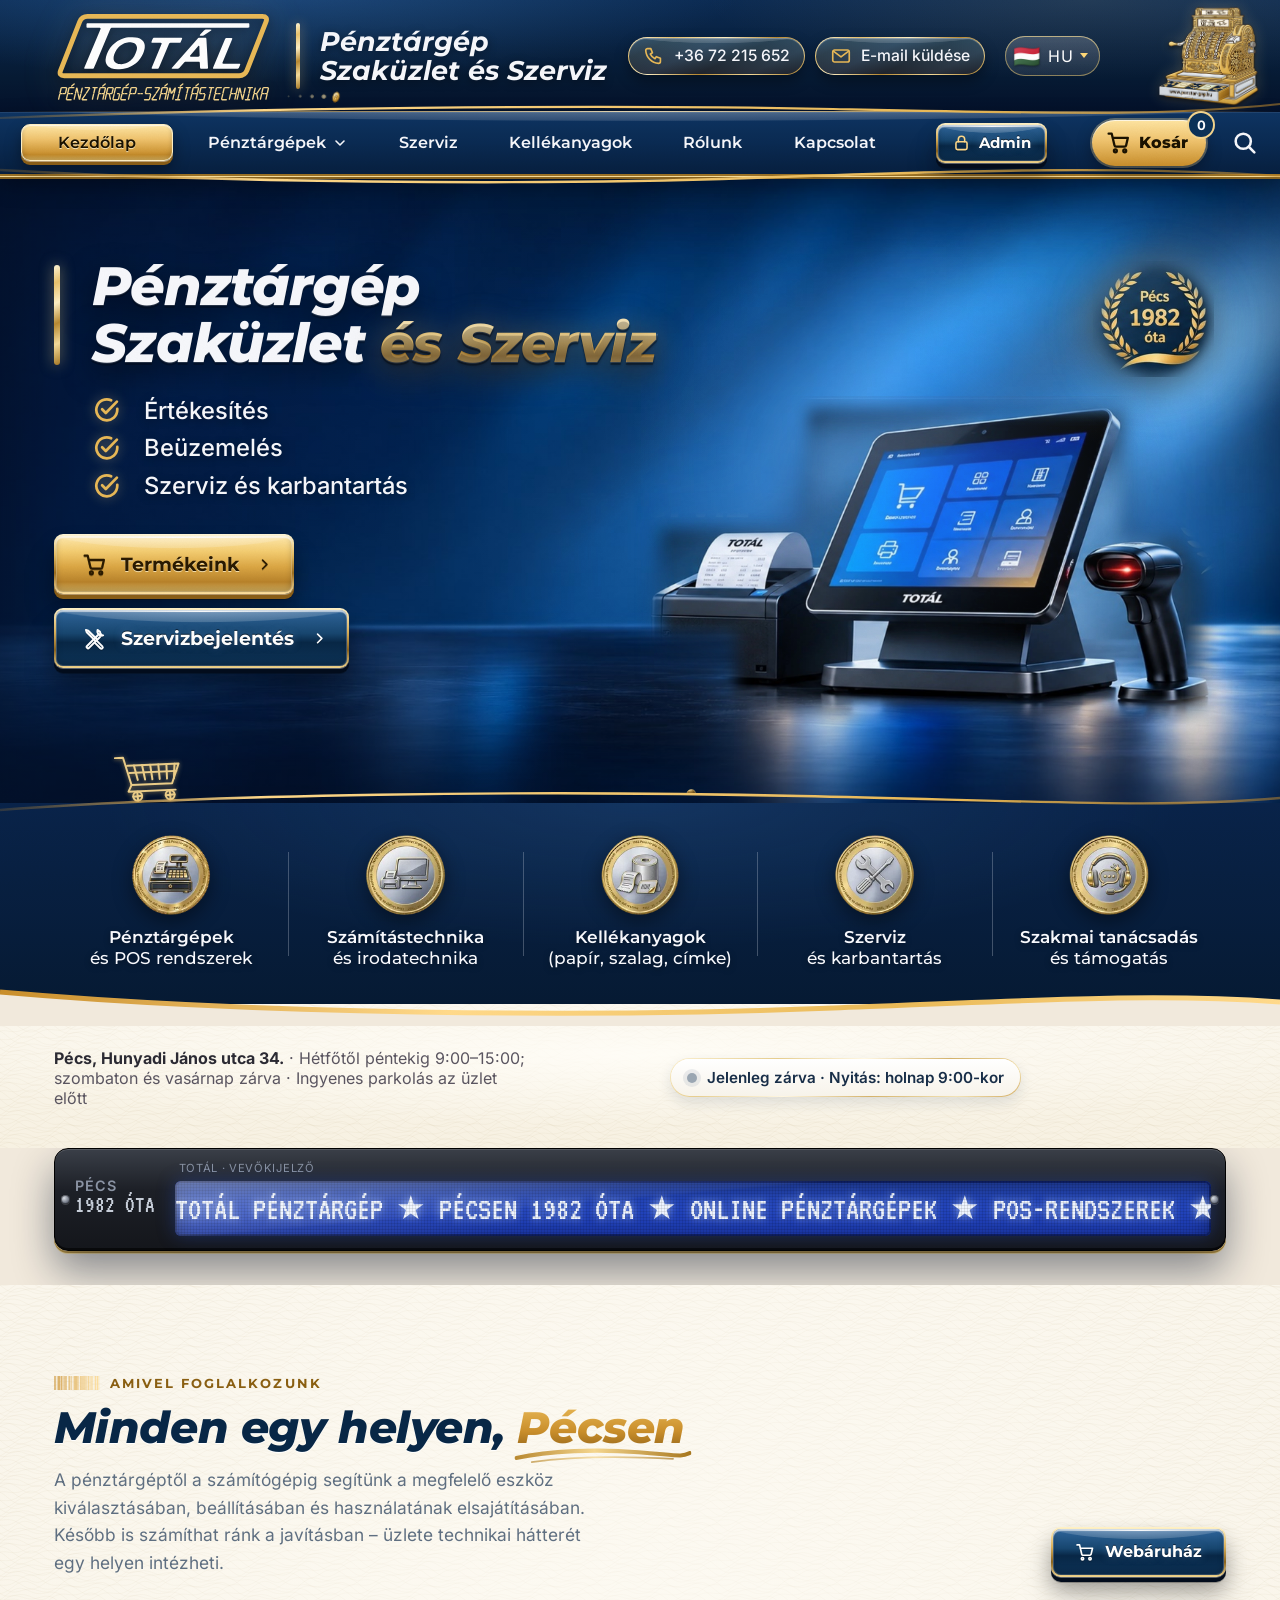
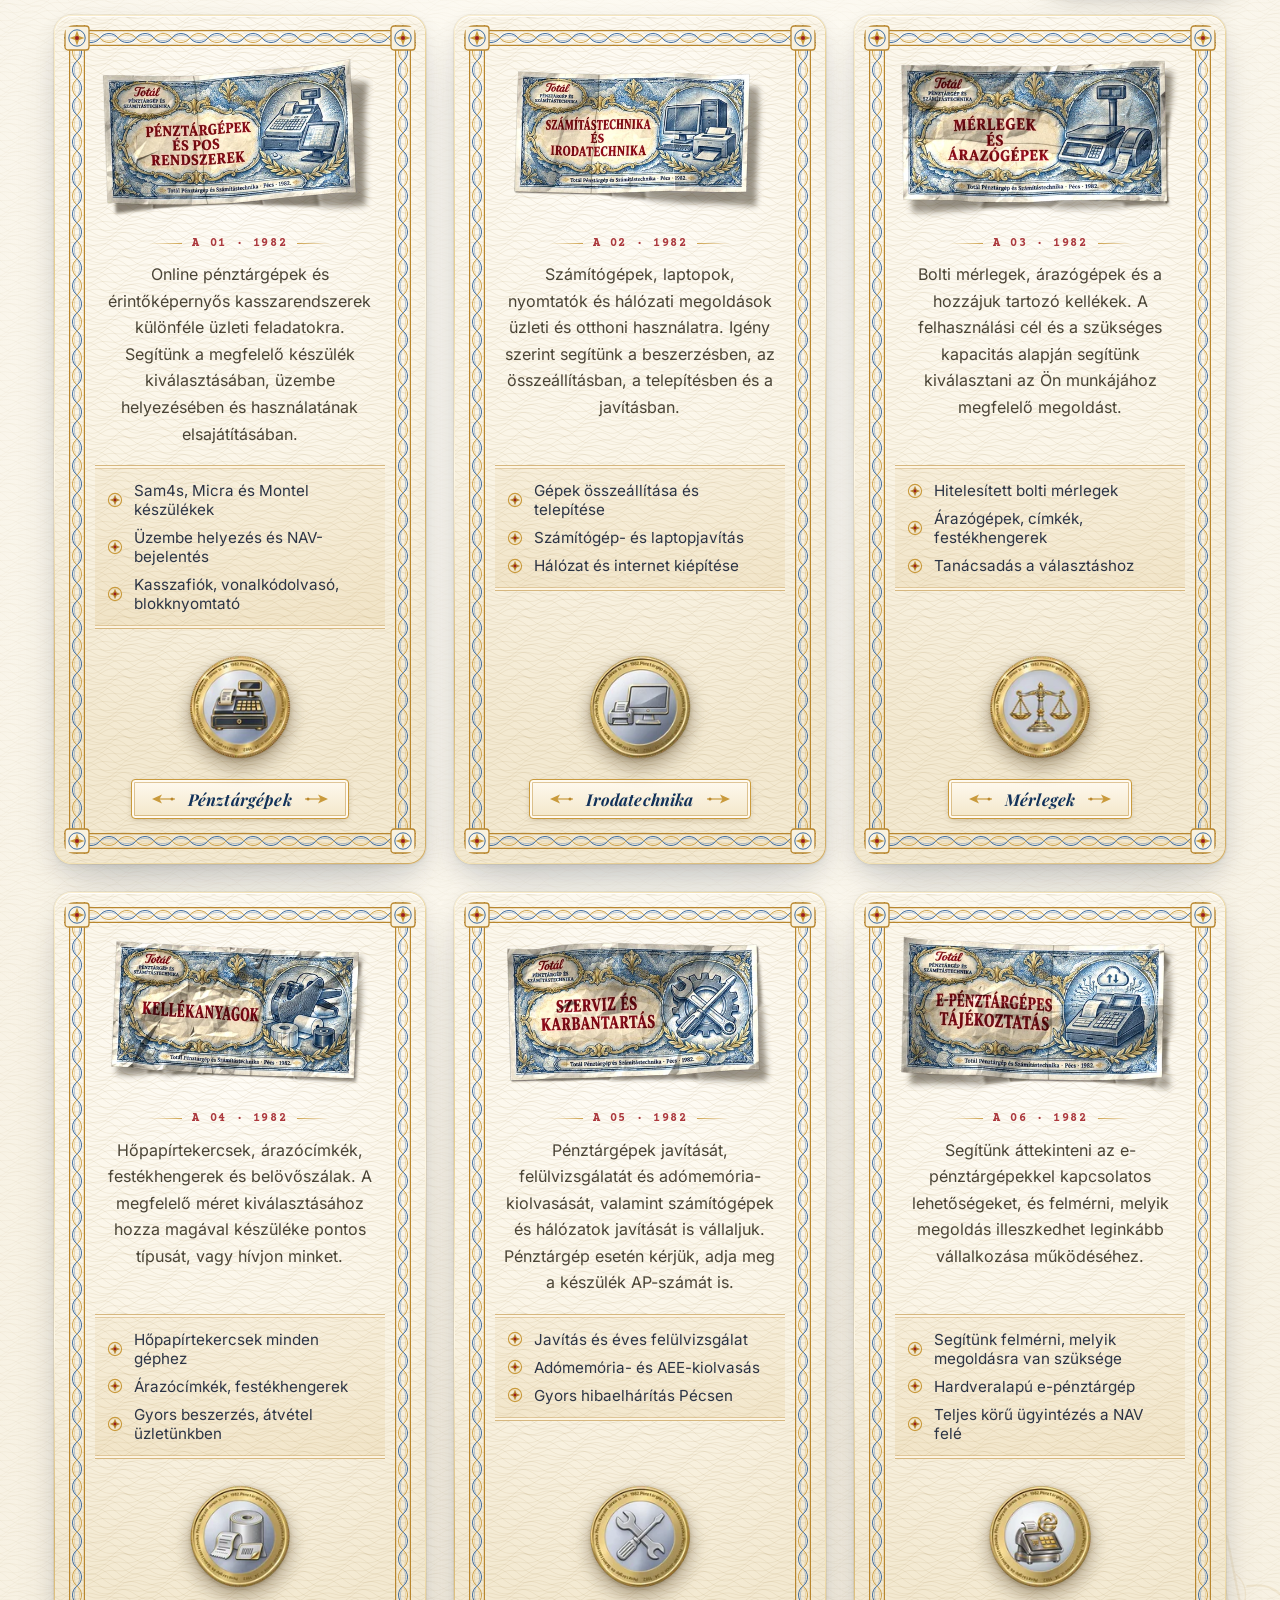
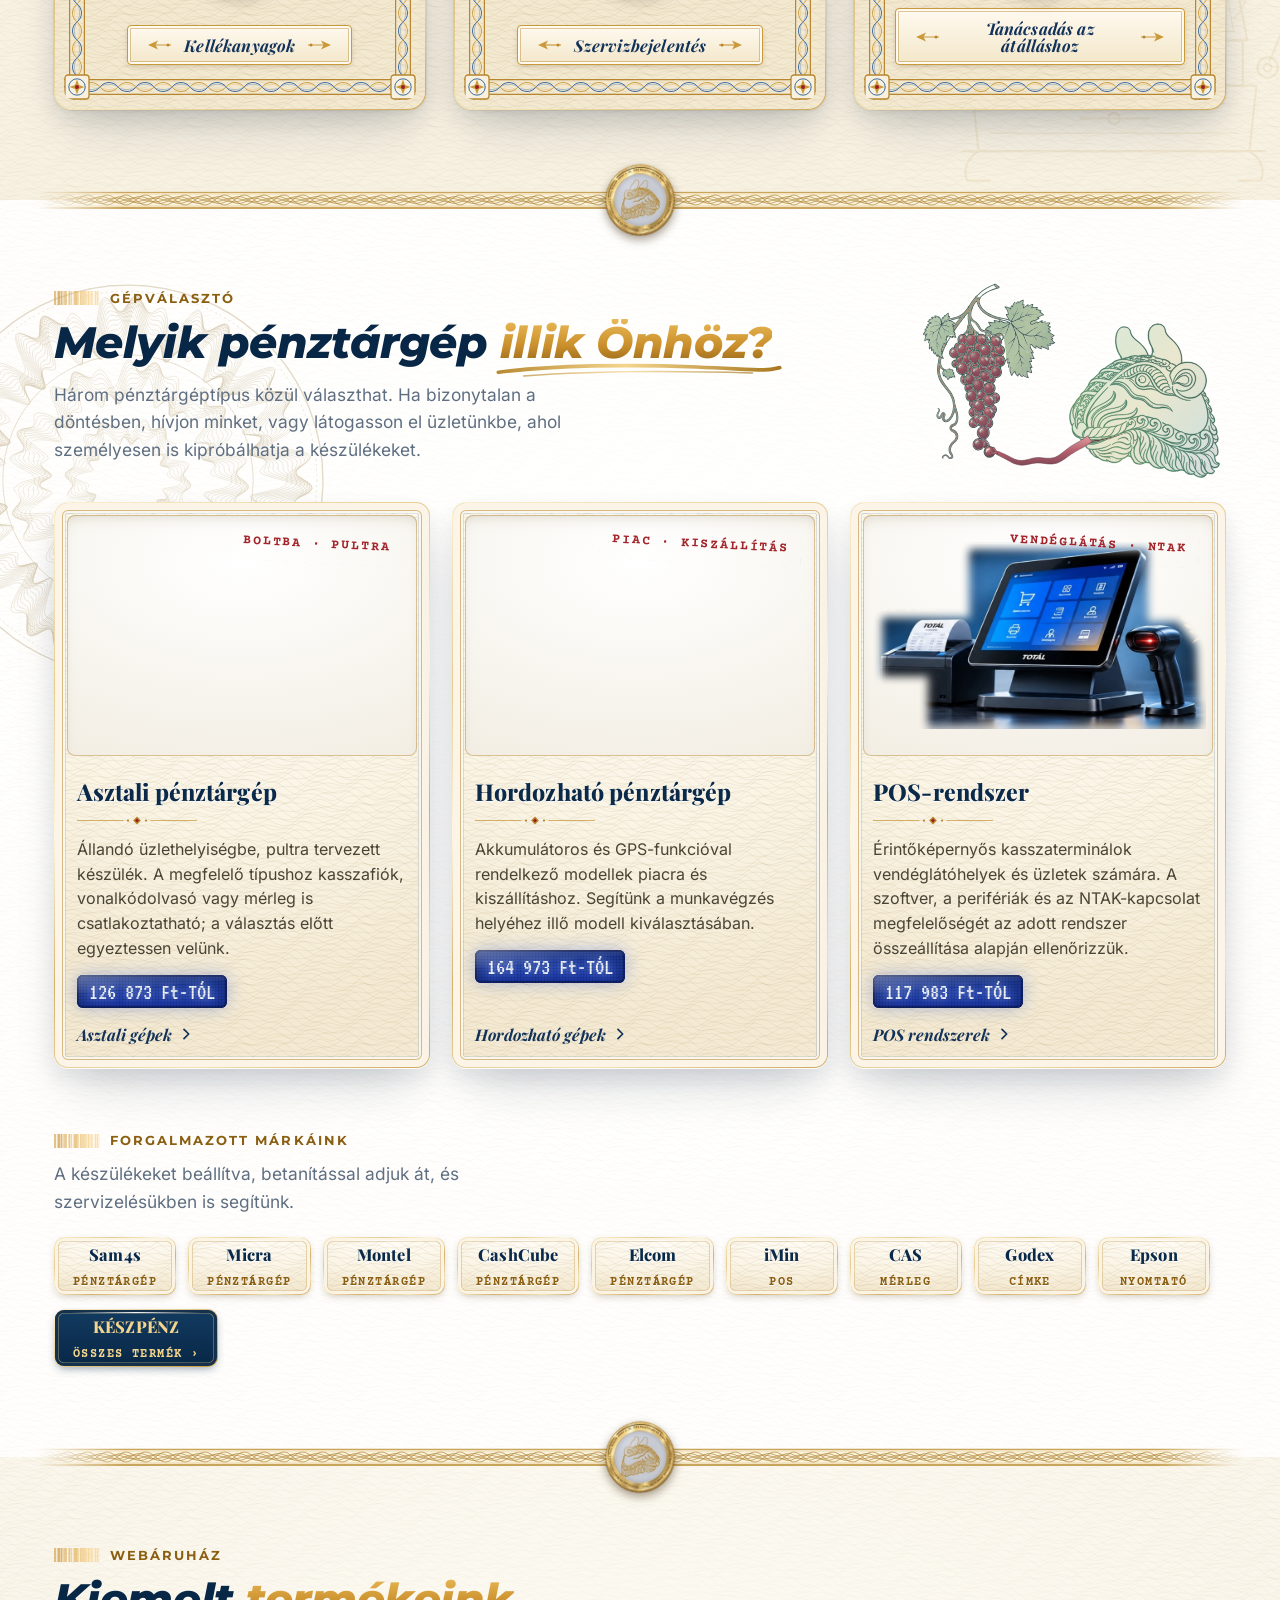
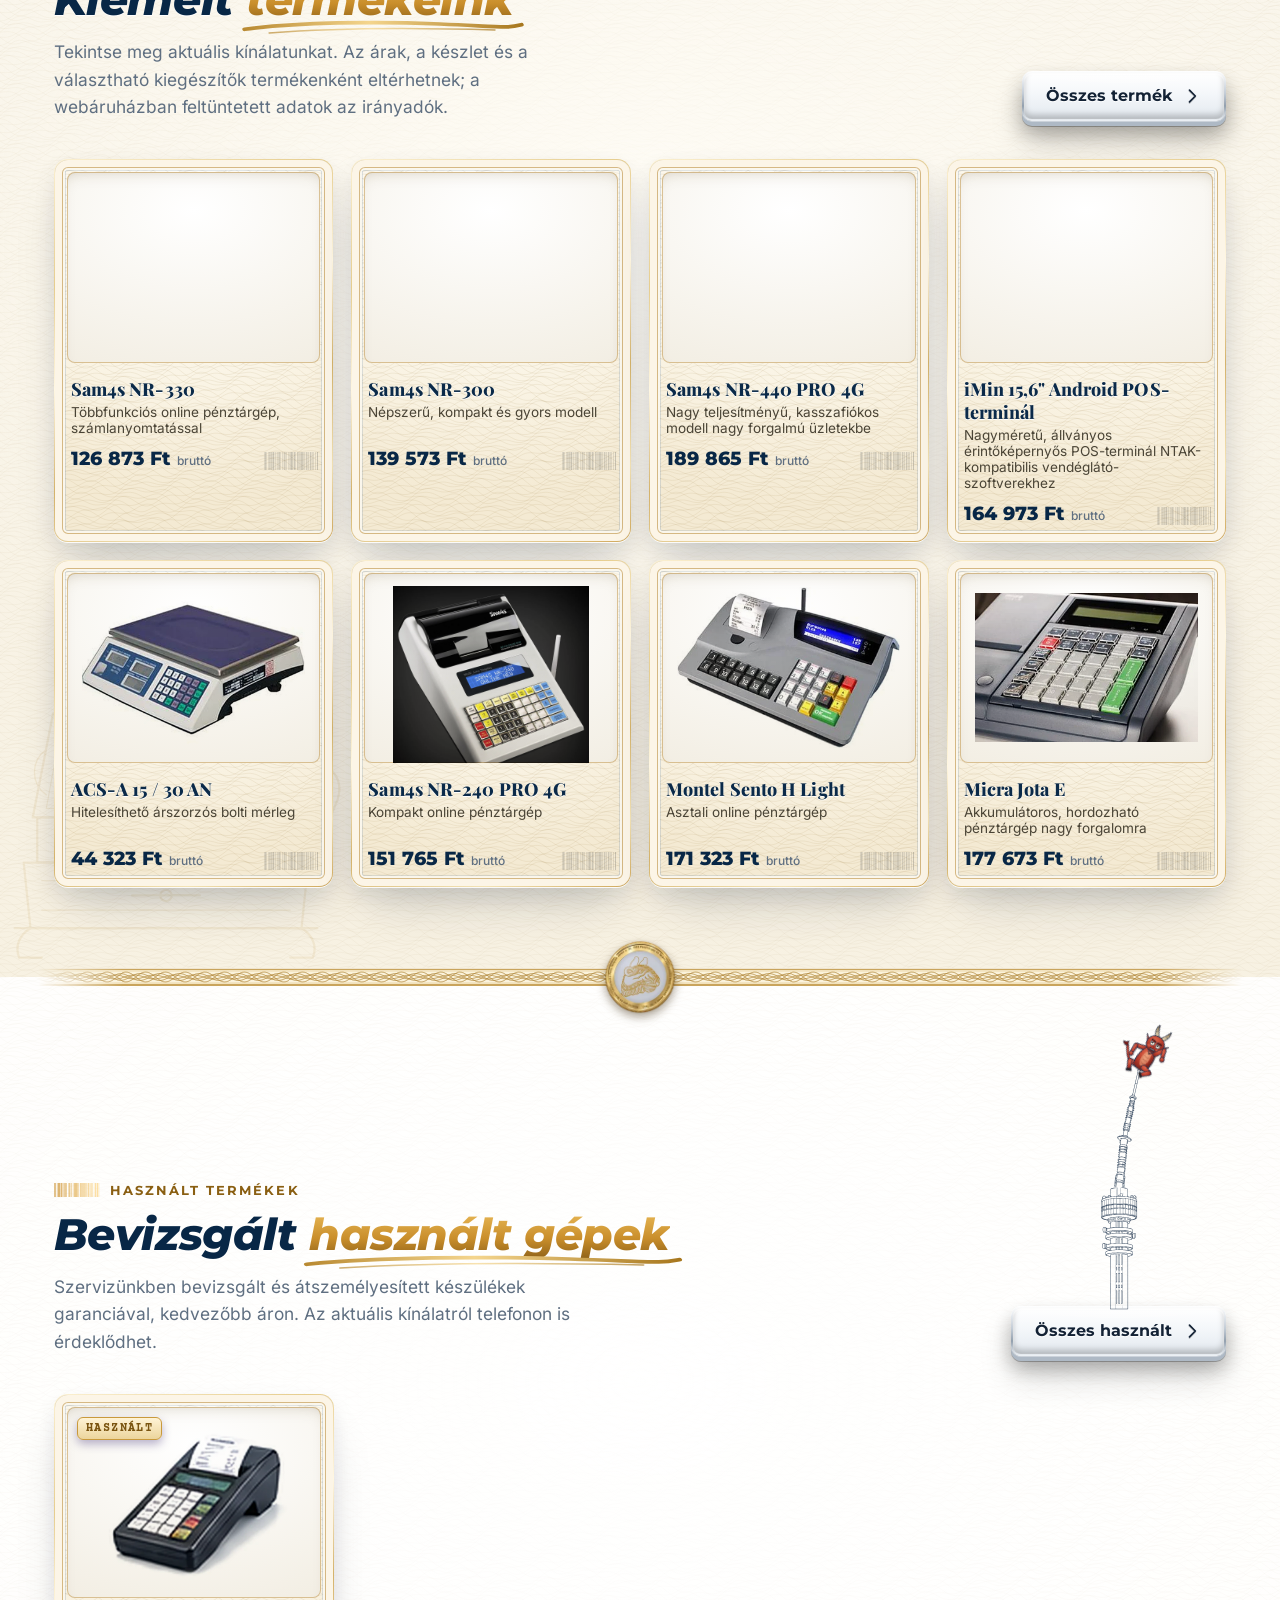
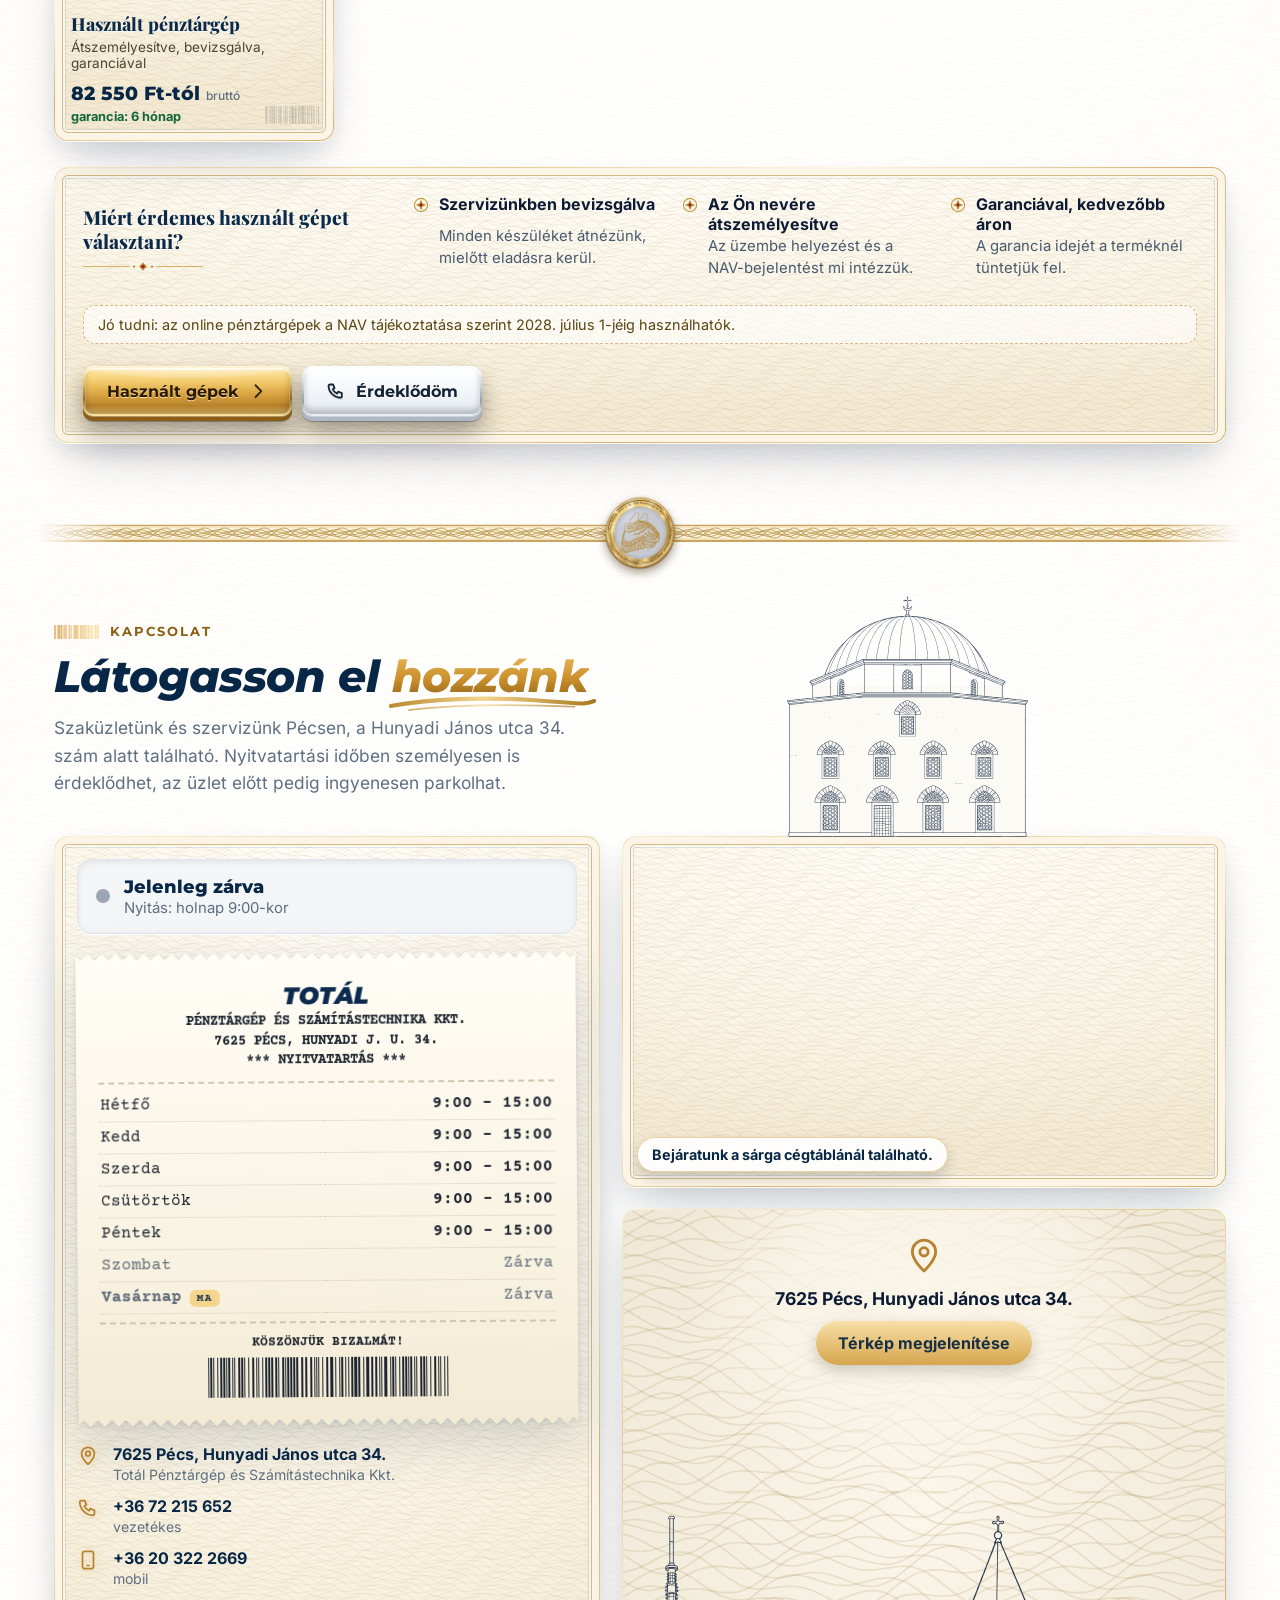
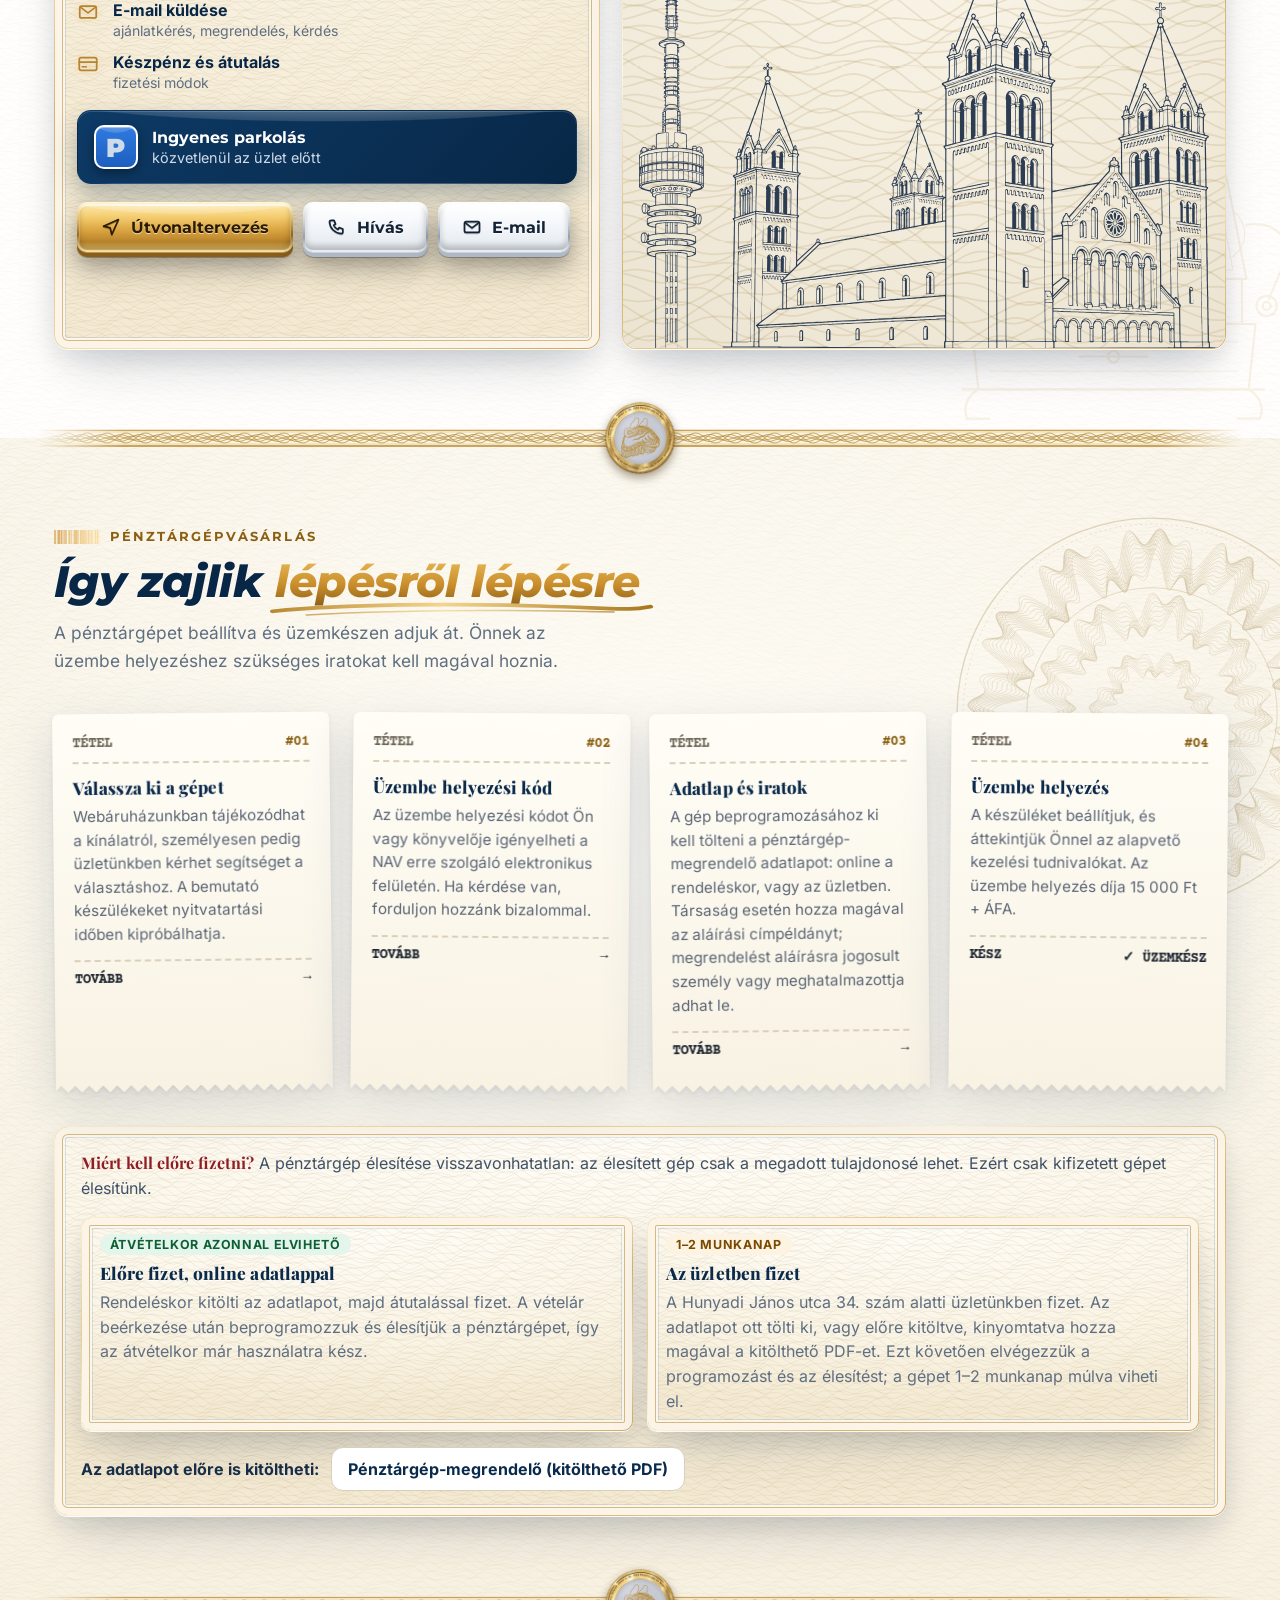
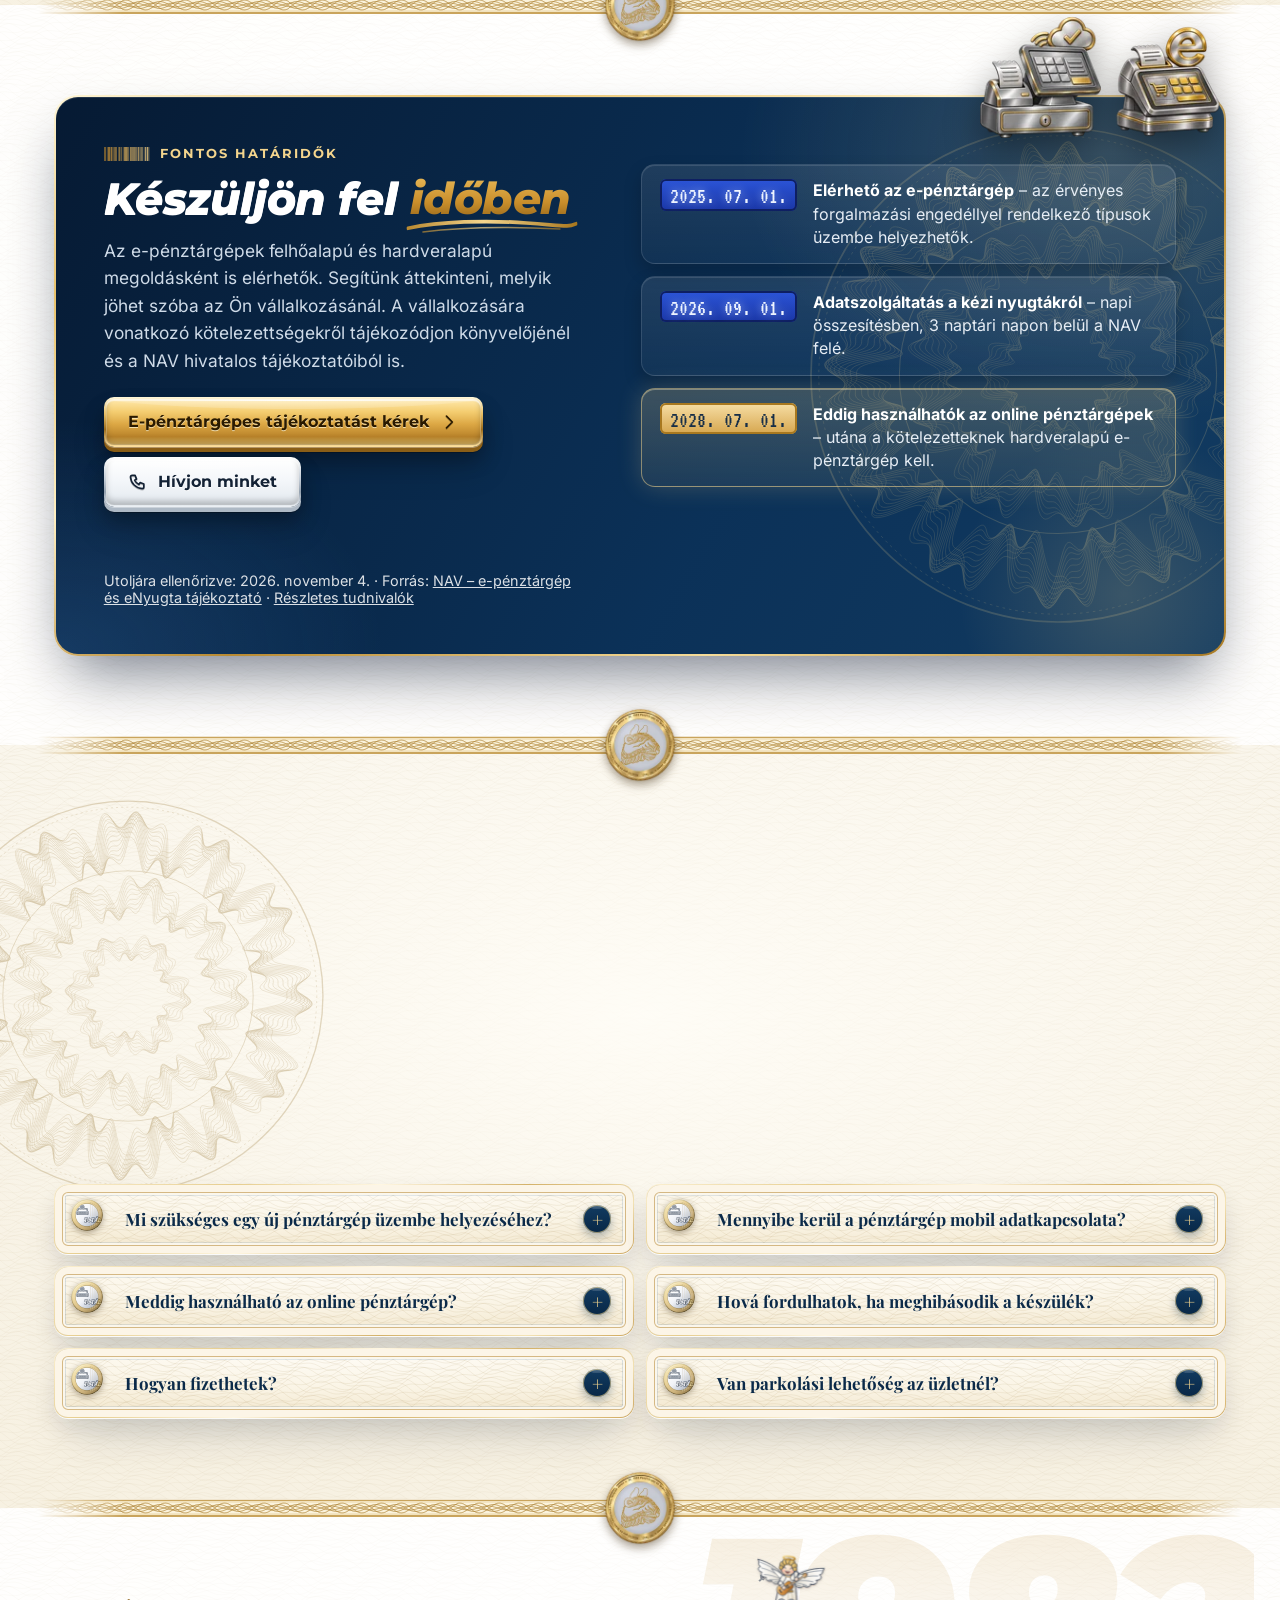
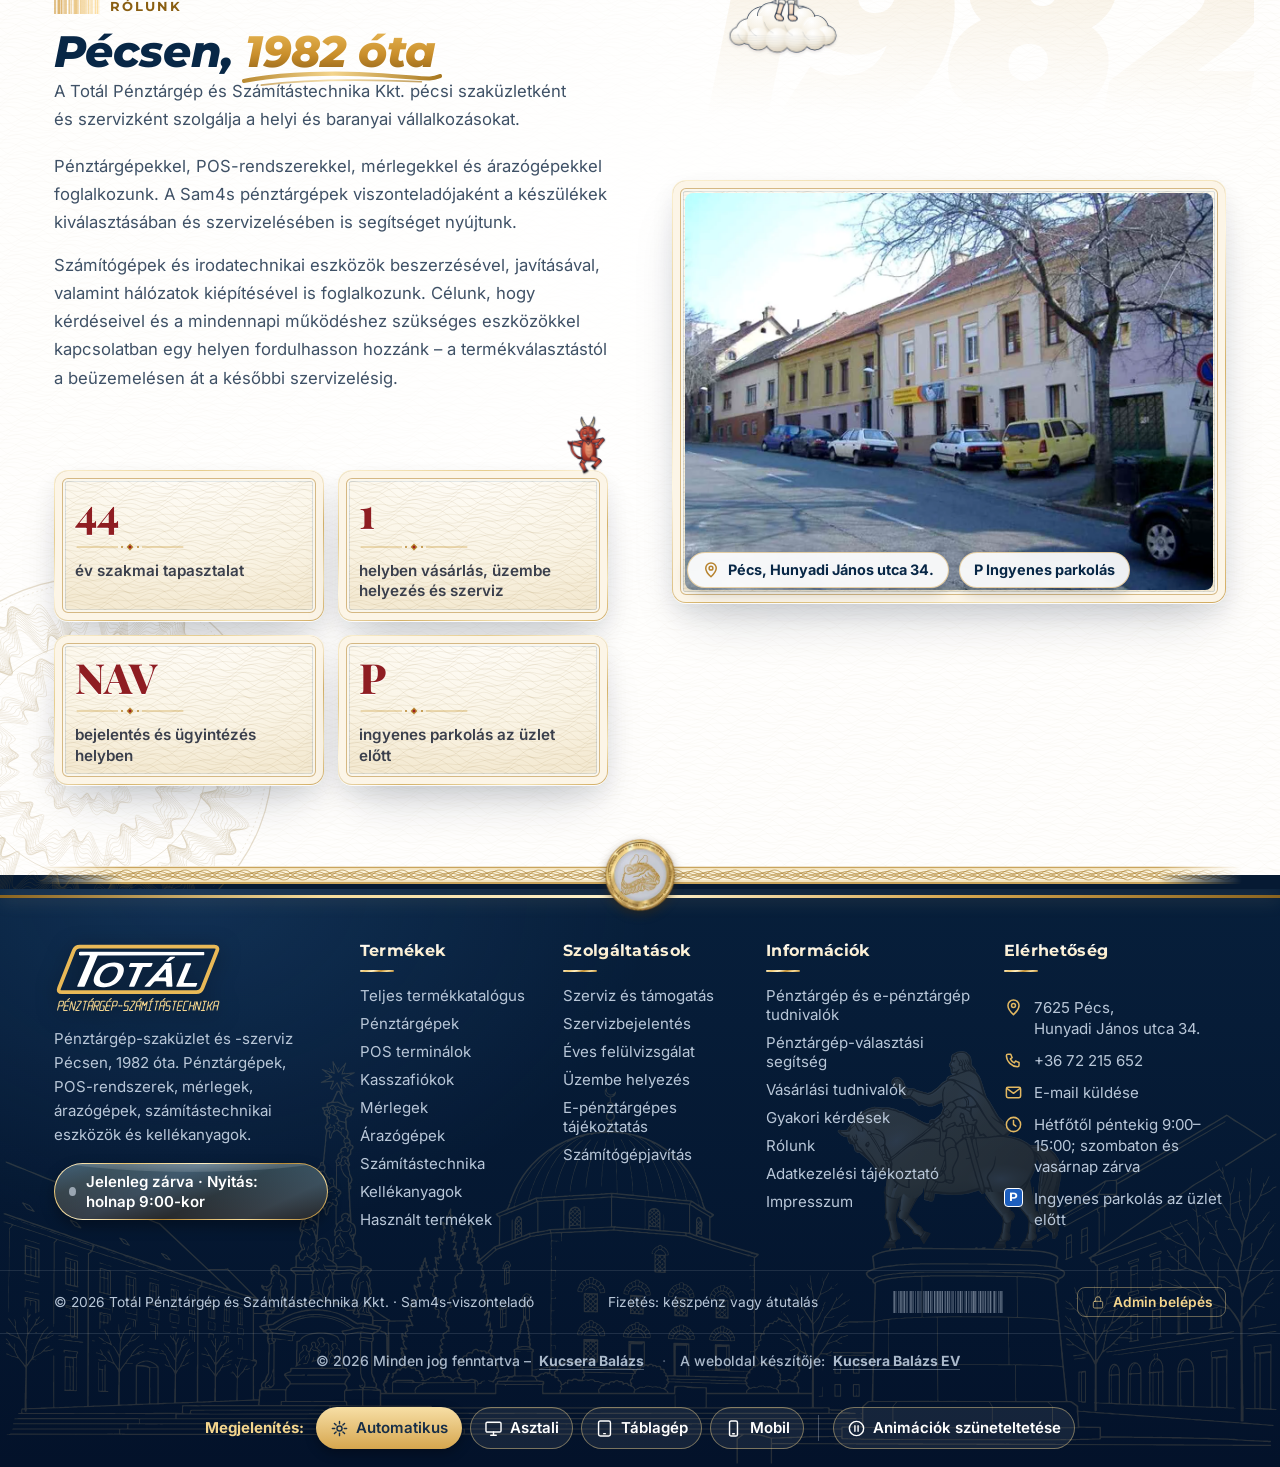
==== commit 23618193: "Asztali ikon: új, kidolgozott Totál ikon (arany keret, fekete háttér, a fejléc antik pénztárgépe) – " ====
--- a/index.html
+++ b/index.html
@@ -28,8 +28,8 @@
 <link rel="sitemap" type="application/xml" href="/sitemap.php">
 <script type="application/ld+json">{"@context":"https://schema.org","@graph":[{"@type":["Store","ElectronicsStore"],"geo":{"@type":"GeoCoordinates","latitude":46.0786,"longitude":18.2311},"@id":"https://penztar-gep.hu/#uzlet","name":"Totál Pénztárgép és Számítástechnika","alternateName":["Totál Pénztárgép Pécs","Penztar-gep.hu"],"legalName":"Totál Pénztárgép és Számítástechnika Kkt.","taxID":"29940163-2-02","description":"Pénztárgép szaküzlet és szerviz Pécsen 1982 óta: online pénztárgépek és e-pénztárgépek, POS rendszerek, mérlegek, árazógépek, számítástechnika, kellékanyagok, pénztárgép-üzembe helyezés, NAV-bejelentés, éves felülvizsgálat és javítás.","url":"https://penztar-gep.hu/","logo":"https://penztar-gep.hu/assets/logo/total-logo-512.png","image":["https://penztar-gep.hu/assets/uzlet-homlokzat.webp","https://penztar-gep.hu/assets/og-kep.jpg"],"telephone":"+36 72 215 652","foundingDate":"1982","priceRange":"$$","currenciesAccepted":"HUF","paymentAccepted":"Készpénz, banki átutalás","address":{"@type":"PostalAddress","streetAddress":"Hunyadi János utca 34.","postalCode":"7625","addressLocality":"Pécs","addressRegion":"Baranya","addressCountry":"HU"},"openingHoursSpecification":[{"@type":"OpeningHoursSpecification","dayOfWeek":["Monday","Tuesday","Wednesday","Thursday","Friday"],"opens":"09:00","closes":"15:00"}],"hasMap":"https://www.google.com/maps?q=P%C3%A9cs%2C+Hunyadi+J%C3%A1nos+utca+34","areaServed":[{"@type":"City","name":"Pécs"},{"@type":"AdministrativeArea","name":"Baranya megye"}],"contactPoint":[{"@type":"ContactPoint","contactType":"customer service","telephone":"+36 72 215 652","availableLanguage":"hu"}],"knowsAbout":["online pénztárgép","e-pénztárgép","pénztárgép szerviz","pénztárgép üzembe helyezés","NAV pénztárgép bejelentés","POS rendszer","bolti mérleg","árazógép","hőpapír"],"hasOfferCatalog":{"@type":"OfferCatalog","name":"Termékek és szolgáltatások","url":"https://penztar-gep.hu/webaruhaz/termek.php","itemListElement":[{"@type":"OfferCatalog","name":"Online pénztárgépek","url":"https://penztar-gep.hu/webaruhaz/termek.php?kat=penztargep"},{"@type":"OfferCatalog","name":"POS rendszerek, terminálok","url":"https://penztar-gep.hu/webaruhaz/termek.php?kat=pos"},{"@type":"OfferCatalog","name":"Kasszafiókok","url":"https://penztar-gep.hu/webaruhaz/termek.php?kat=fiok"},{"@type":"OfferCatalog","name":"Bolti mérlegek","url":"https://penztar-gep.hu/webaruhaz/termek.php?kat=merleg"},{"@type":"OfferCatalog","name":"Árazógépek","url":"https://penztar-gep.hu/webaruhaz/termek.php?kat=arazo"},{"@type":"OfferCatalog","name":"Számítástechnika és irodatechnika","url":"https://penztar-gep.hu/webaruhaz/termek.php?kat=irodatechnika"},{"@type":"OfferCatalog","name":"Kellékanyagok: hőpapír, árazócímke, festékhenger","url":"https://penztar-gep.hu/webaruhaz/termek.php?kat=kellek"},{"@type":"OfferCatalog","name":"Használt pénztárgépek","url":"https://penztar-gep.hu/webaruhaz/termek.php?kat=hasznalt"},{"@type":"Offer","itemOffered":{"@type":"Service","name":"Pénztárgép üzembe helyezése és NAV-bejelentés"}},{"@type":"Offer","itemOffered":{"@type":"Service","name":"Pénztárgép éves felülvizsgálata"}},{"@type":"Offer","itemOffered":{"@type":"Service","name":"Pénztárgép- és számítógépjavítás"}},{"@type":"Offer","itemOffered":{"@type":"Service","name":"E-pénztárgépes tájékoztatás és átállás"}}]}},{"@type":"WebSite","@id":"https://penztar-gep.hu/#web","url":"https://penztar-gep.hu/","name":"Totál Pénztárgép Pécs","inLanguage":"hu-HU","publisher":{"@id":"https://penztar-gep.hu/#uzlet"}},{"@type":"WebPage","@id":"https://penztar-gep.hu/#oldal","url":"https://penztar-gep.hu/","name":"Pénztárgép Pécs – Totál pénztárgépbolt és -szerviz 1982 óta","isPartOf":{"@id":"https://penztar-gep.hu/#web"},"about":{"@id":"https://penztar-gep.hu/#uzlet"},"inLanguage":"hu-HU","primaryImageOfPage":"https://penztar-gep.hu/assets/og-kep.jpg"},{"@type":"FAQPage","@id":"https://penztar-gep.hu/#gyik","mainEntity":[{"@type":"Question","name":"Mi szükséges egy új pénztárgép üzembe helyezéséhez?","acceptedAnswer":{"@type":"Answer","text":"A készülék típusától és a vállalkozás adataitól függően üzembe helyezési kódra, valamint a vállalkozás képviseletére jogosító dokumentumokra is szükség lehet. A pontos dokumentumlistát kérjük, vásárlás előtt egyeztesse velünk vagy könyvelőjével."}},{"@type":"Question","name":"Mennyibe kerül a pénztárgép mobil adatkapcsolata?","acceptedAnswer":{"@type":"Answer","text":"A mobil adatkapcsolat díja gépenként havonta 1 500 Ft + ÁFA. A szerződés és az aktuális díj részleteiről vásárlás előtt kérjen tájékoztatást."}},{"@type":"Question","name":"Meddig használható az online pénztárgép?","acceptedAnswer":{"@type":"Answer","text":"A NAV tájékoztatása szerint az online pénztárgépek 2028. július 1-jéig használhatók, addig az e-pénztárgépre való áttérés önkéntes. A pénztárgép-használatra kötelezett vállalkozásoknak ettől az időponttól hardveralapú e-pénztárgépet kell használniuk. Az Ön vállalkozására vonatkozó szabályokat egyeztesse könyvelőjével."}},{"@type":"Question","name":"Hová fordulhatok, ha meghibásodik a készülék?","acceptedAnswer":{"@type":"Answer","text":"A hibát telefonon vagy a szervizűrlapon jelentheti be. Kérjük, adja meg a készülék típusát, pénztárgép esetén pedig – ha rendelkezésére áll – az AP-számot is. A javítás várható menetét előzetesen egyeztetjük Önnel."}},{"@type":"Question","name":"Hogyan fizethetek?","acceptedAnswer":{"@type":"Answer","text":"Rendelését online is leadhatja. Ha szeretné, előre, díjbekérő alapján, átutalással fizethet; az üzletben, átvételkor készpénzzel is rendezheti az összeget. A termékeket jelenleg kizárólag üzletünkben lehet átvenni."}},{"@type":"Question","name":"Van parkolási lehetőség az üzletnél?","acceptedAnswer":{"@type":"Answer","text":"Igen, üzletünk előtt ingyenes parkolási lehetőség áll rendelkezésre."}}]}]}</script>
 <meta name="claude:viewport-fit-sides" content="cover">
-<link rel="icon" type="image/png" href="assets/favicon-64.png?v=20261105ik">
-<link rel="apple-touch-icon" href="assets/apple-touch-icon.png?v=20261105ik">
+<link rel="icon" type="image/png" href="assets/favicon-64.png?v=20261105il">
+<link rel="apple-touch-icon" href="assets/apple-touch-icon.png?v=20261105il">
 <meta name="theme-color" content="#082746">
 <link rel="preload" as="image" href="assets/hero-hatter.jpg" fetchpriority="high">
 <link rel="stylesheet" href="assets/fonts/betutipusok.css?v=20261105">
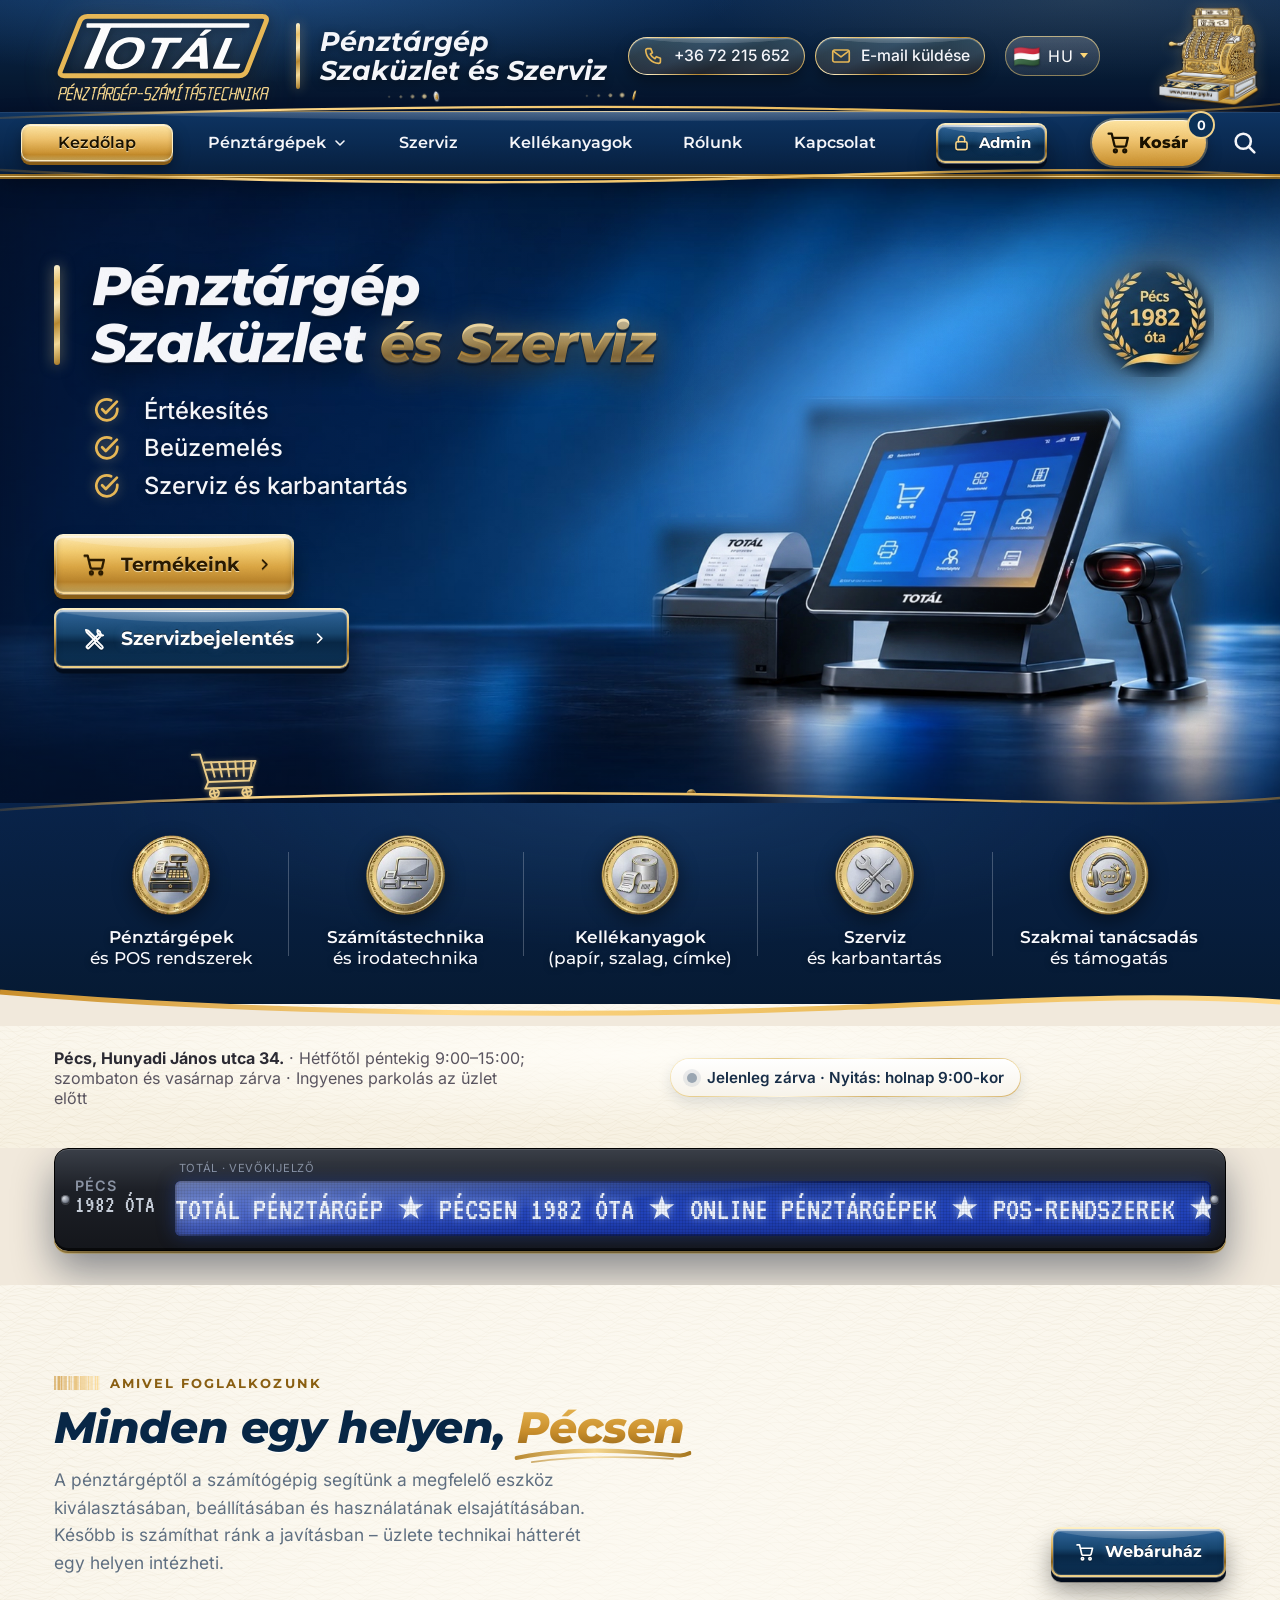
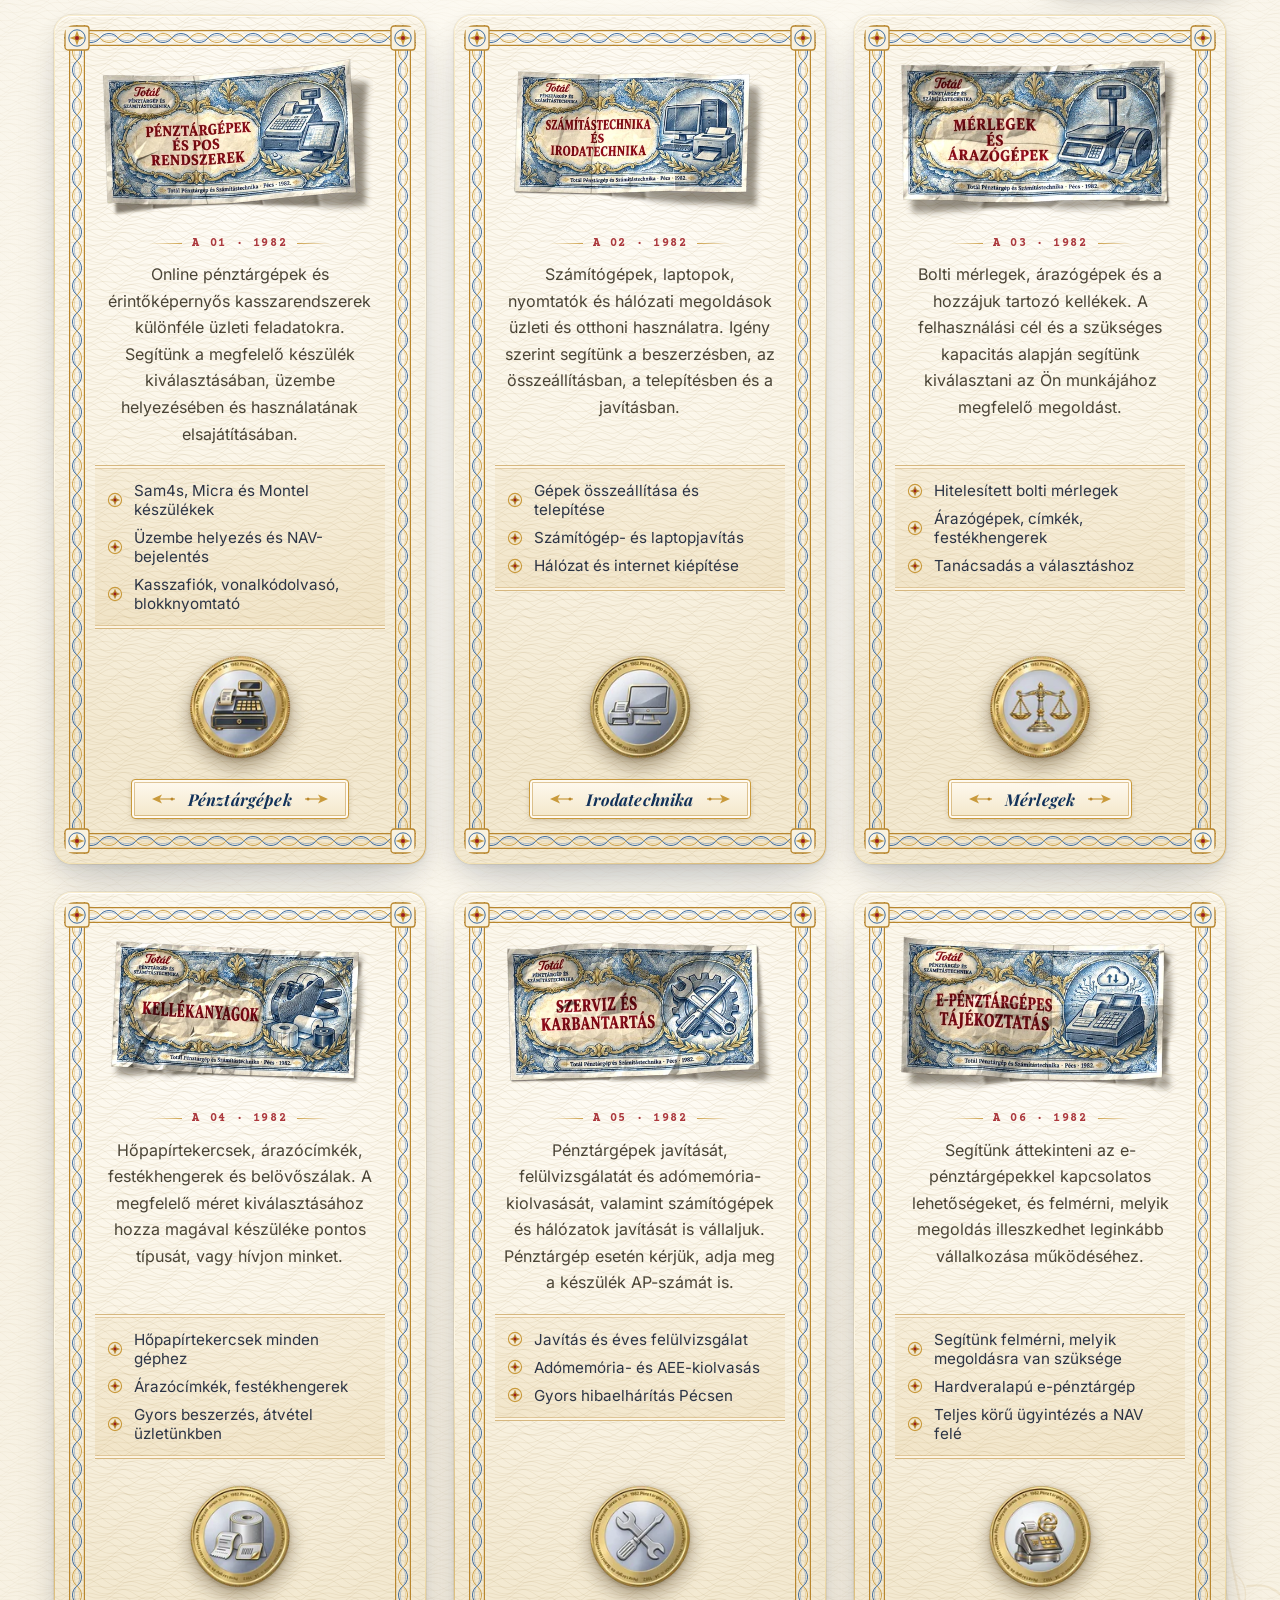
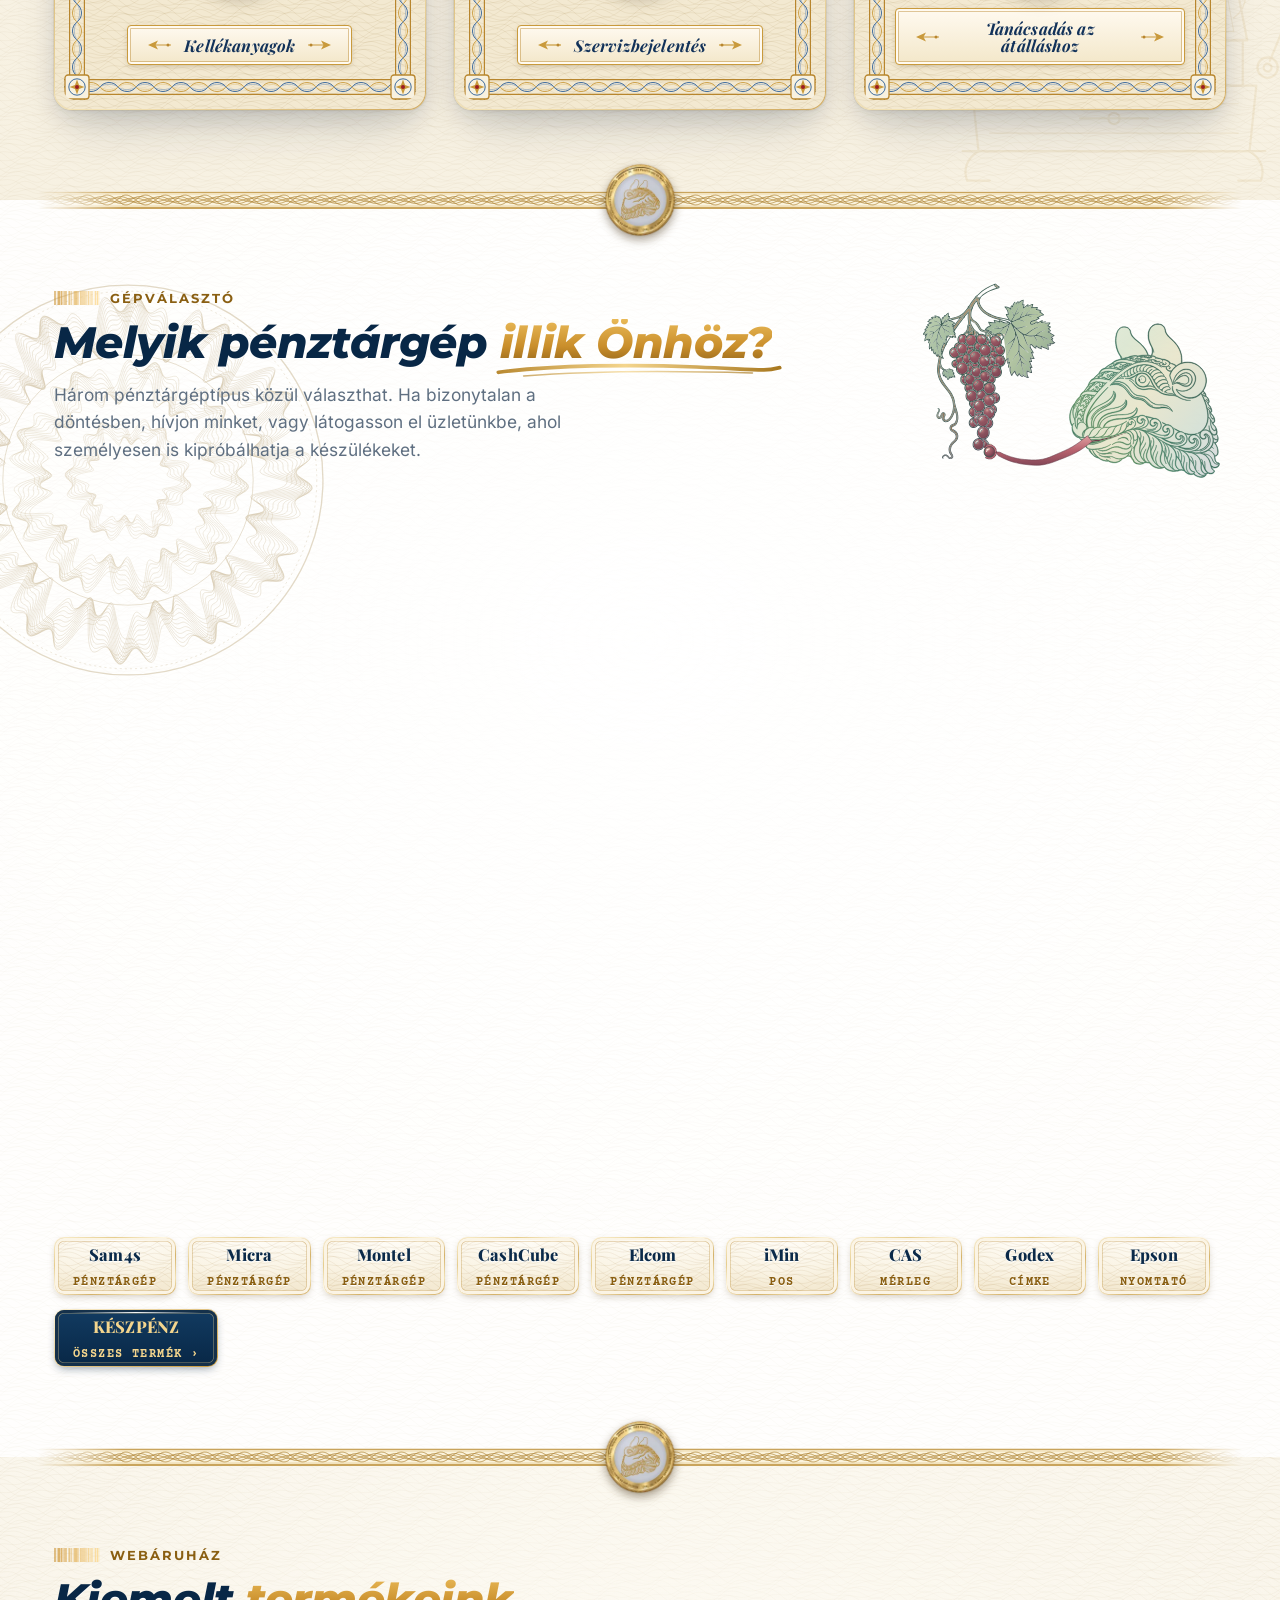
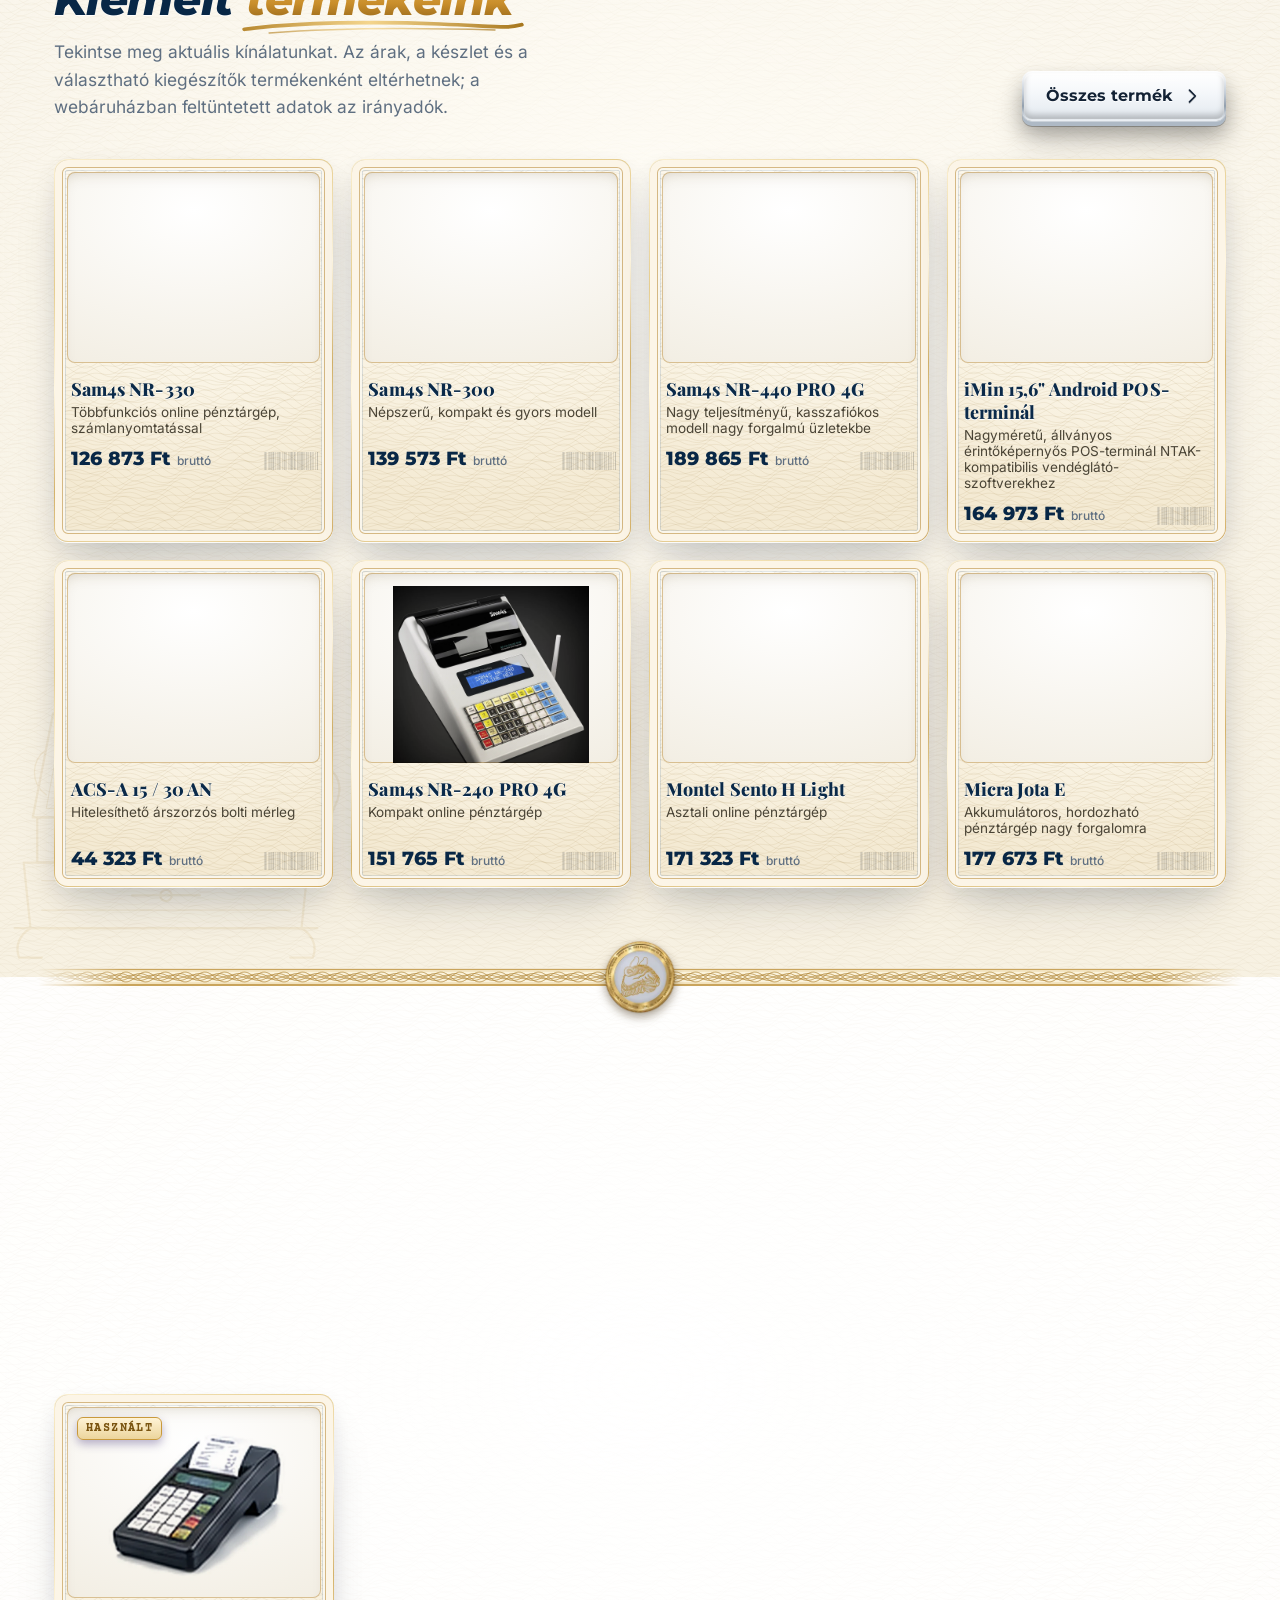
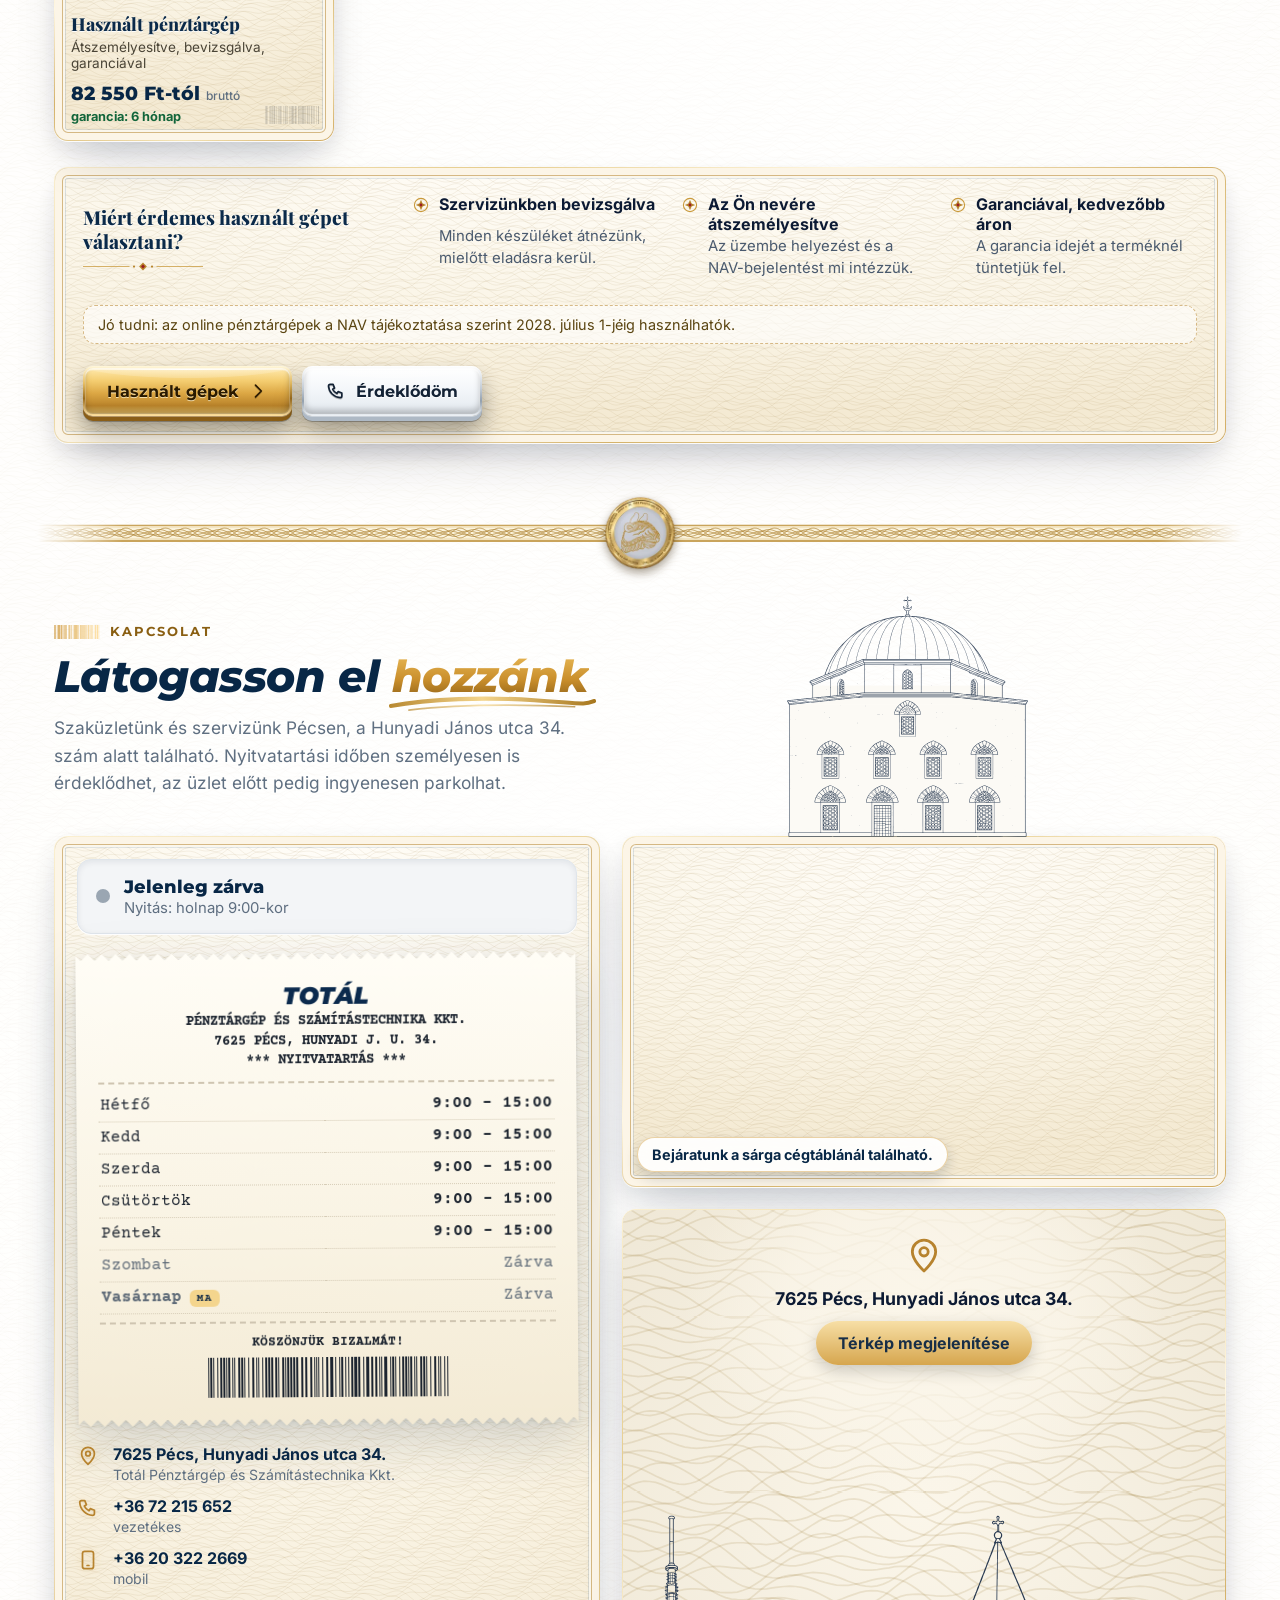
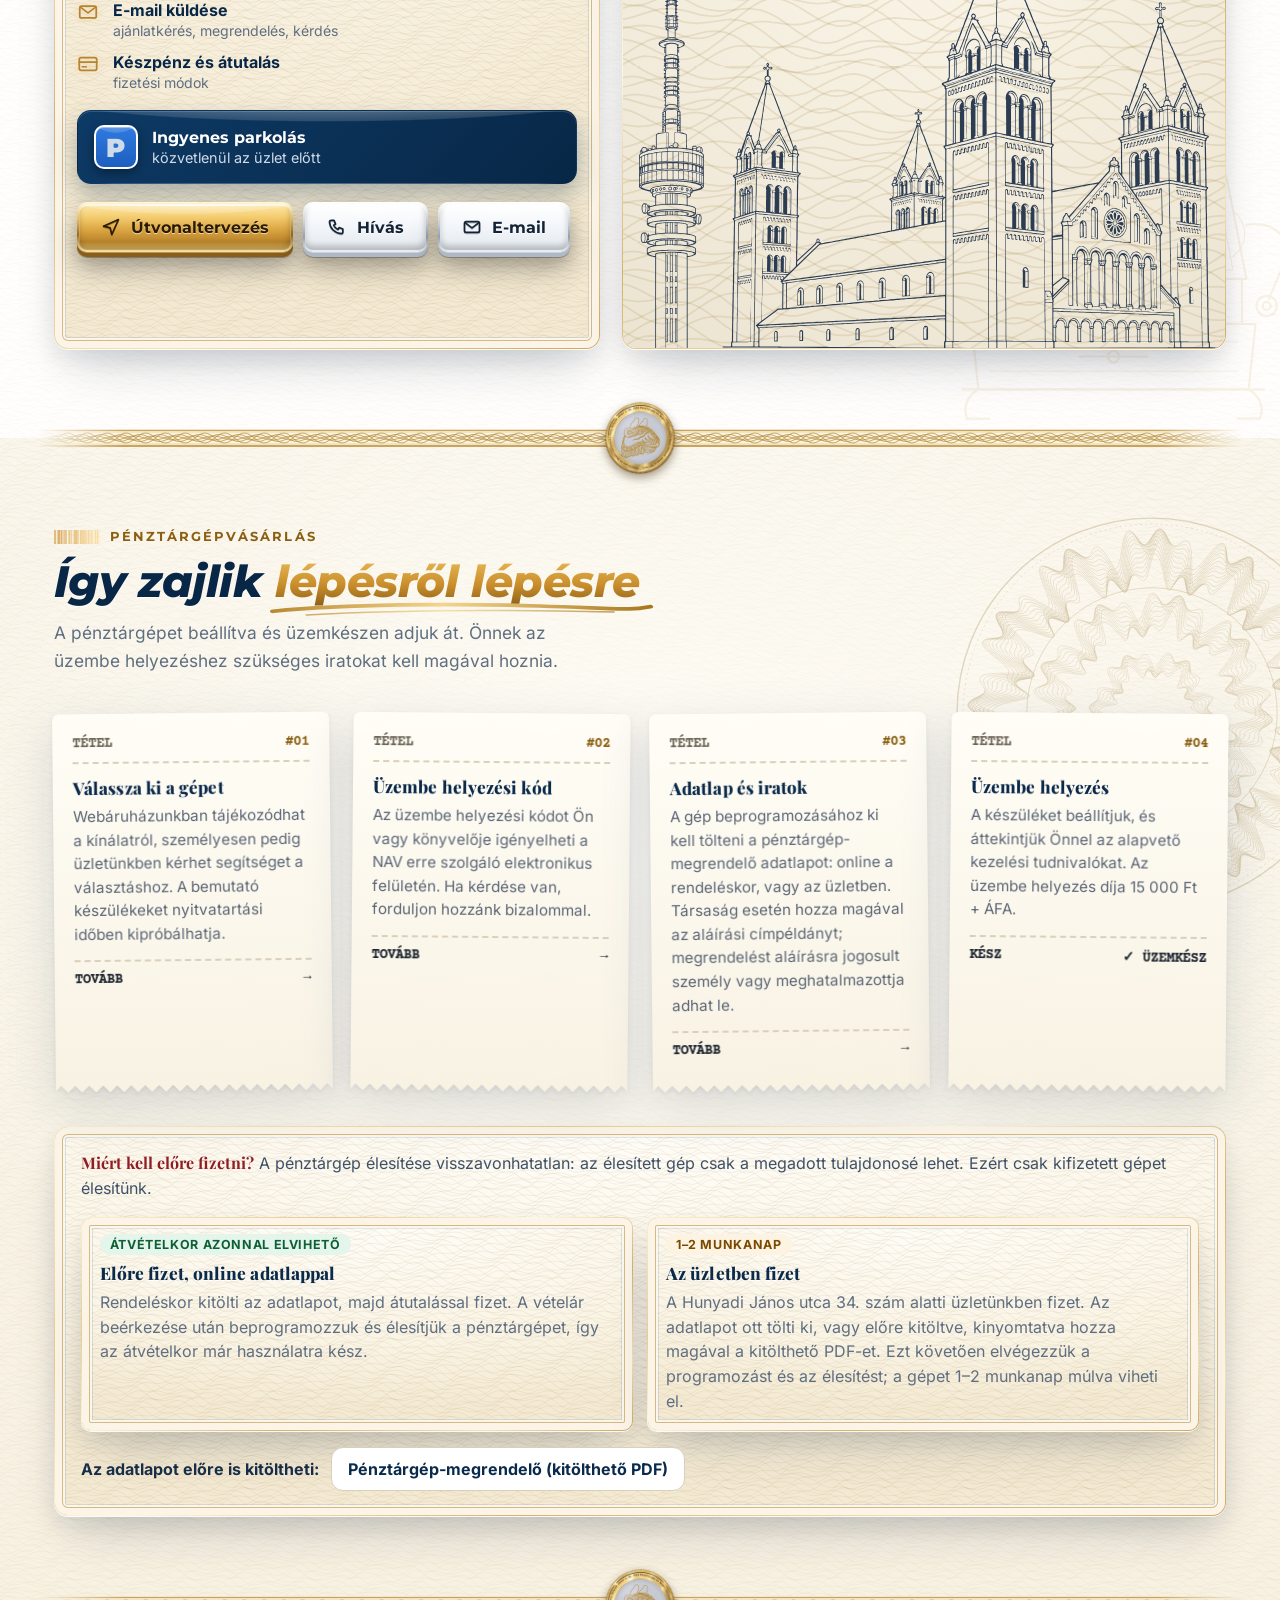
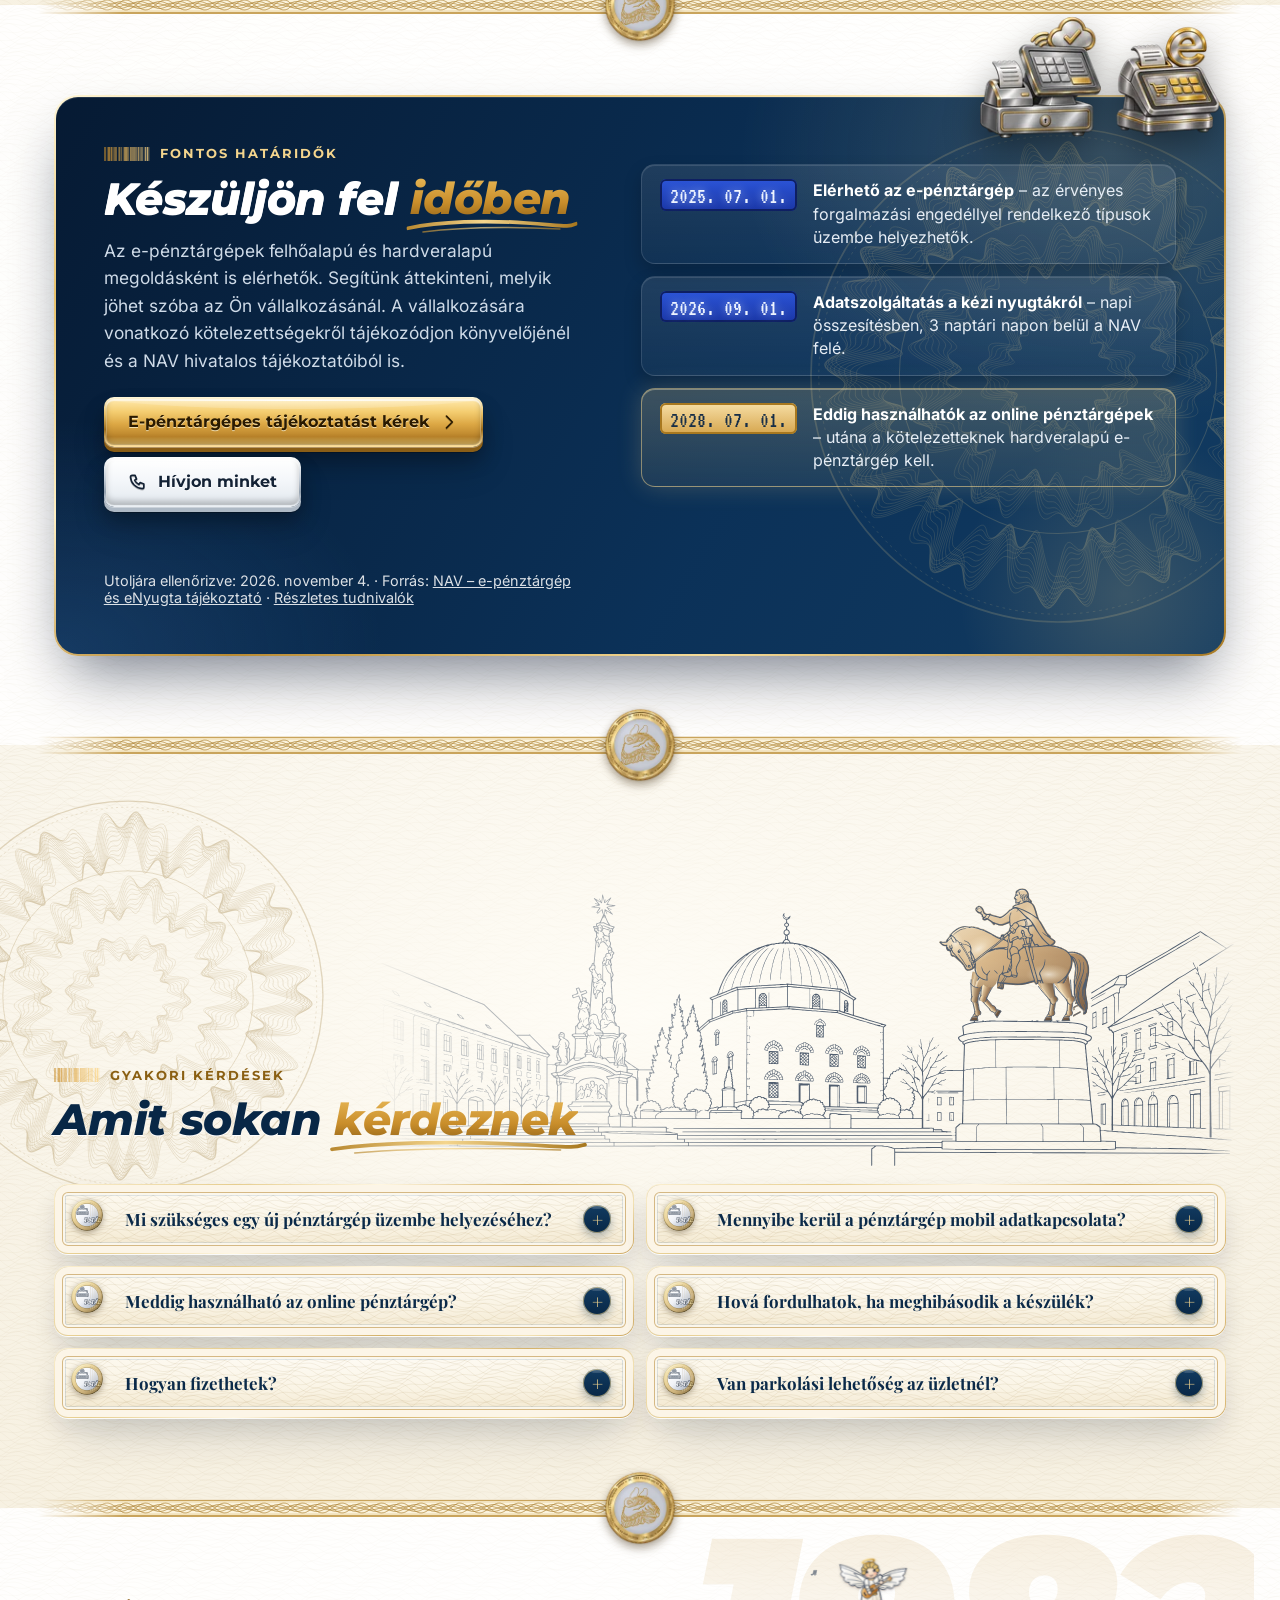
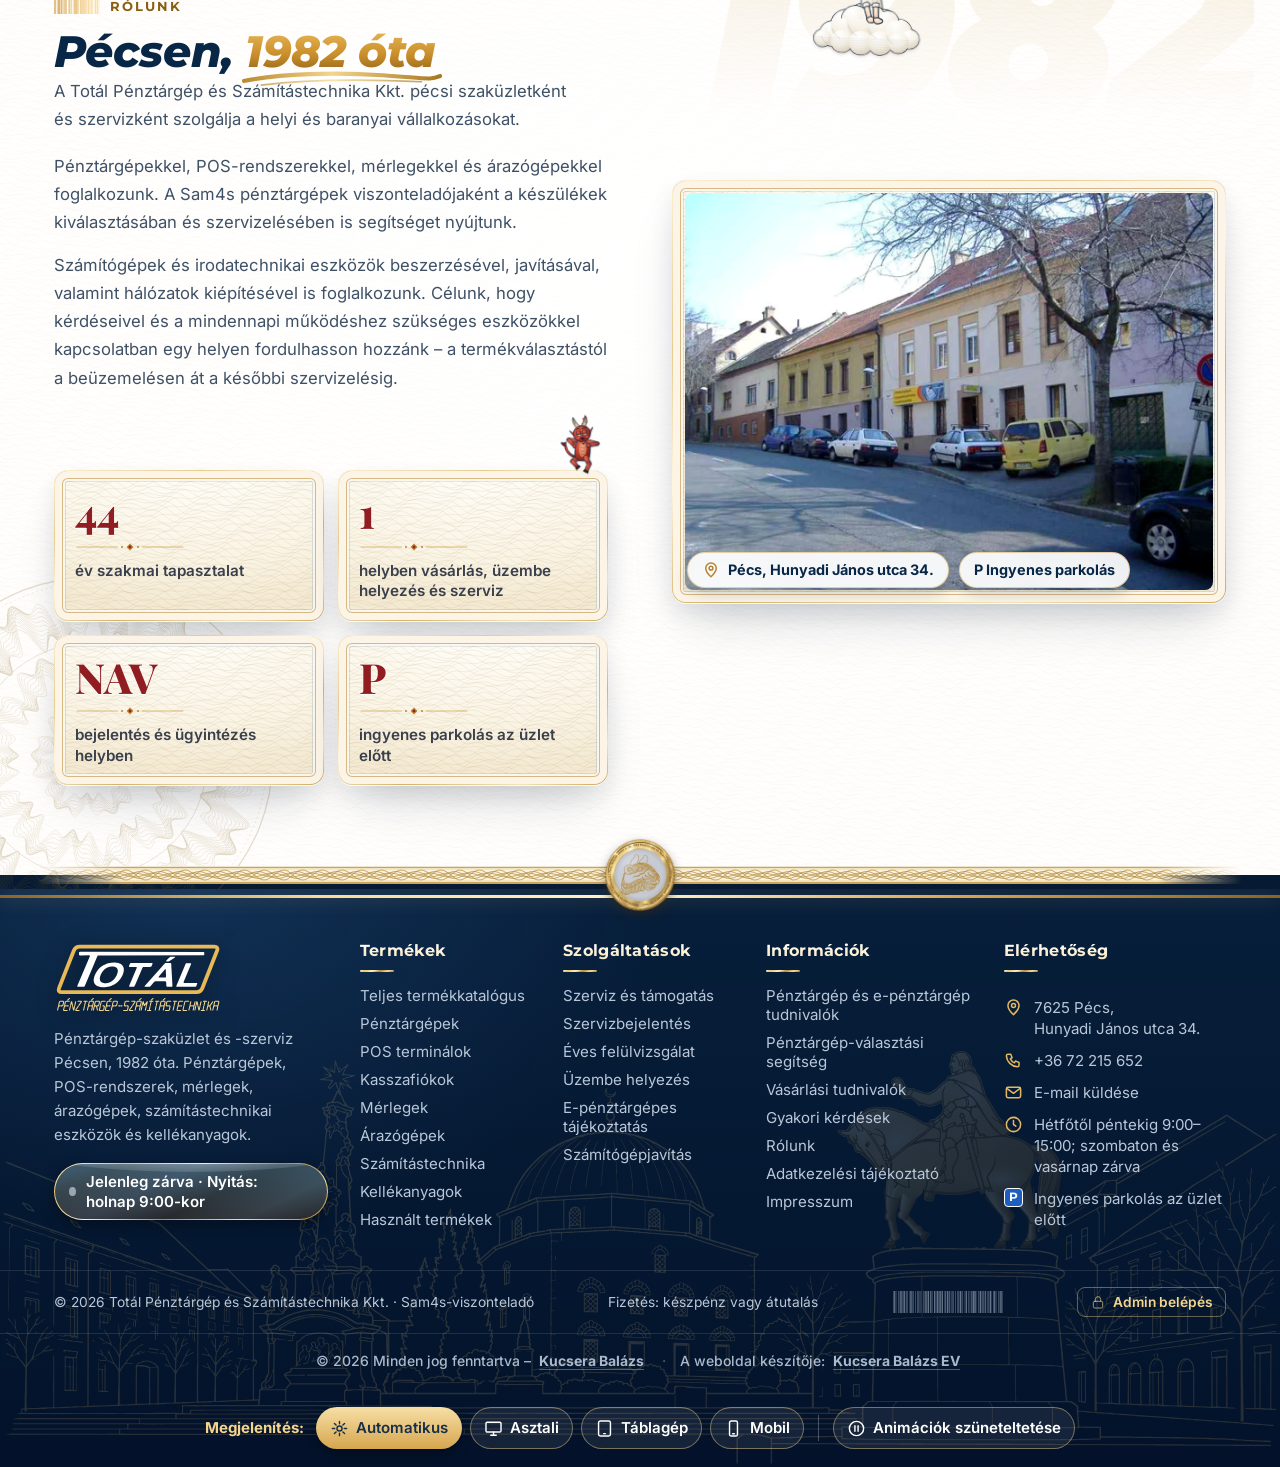
==== commit 0396b6a7: "Webáruház: a vásárlási fejlécben (banner) is a kisördögös kocsis jelenet fut; a fejlec-jelenet.js bá" ====
--- a/index.html
+++ b/index.html
@@ -1716,7 +1716,7 @@
 <script src="assets/keszito.js?v=20261105n" defer></script>
 <script src="assets/dzsami-hely.js?v=20261104s" defer></script>
 <script src="assets/terkep-szereplok.js?v=20261104e" defer></script>
-<script src="assets/fejlec-jelenet.js?v=20261105c" defer></script>
+<script src="assets/fejlec-jelenet.js?v=20261105r" defer></script>
 <script src="assets/terkep-jelenet.js?v=20261105c" defer></script>
 <script src="assets/hintazo-ordog.js?v=20261105c" defer></script>
 <script src="assets/rolunk-jelenetek.js?v=20261105c" defer></script>
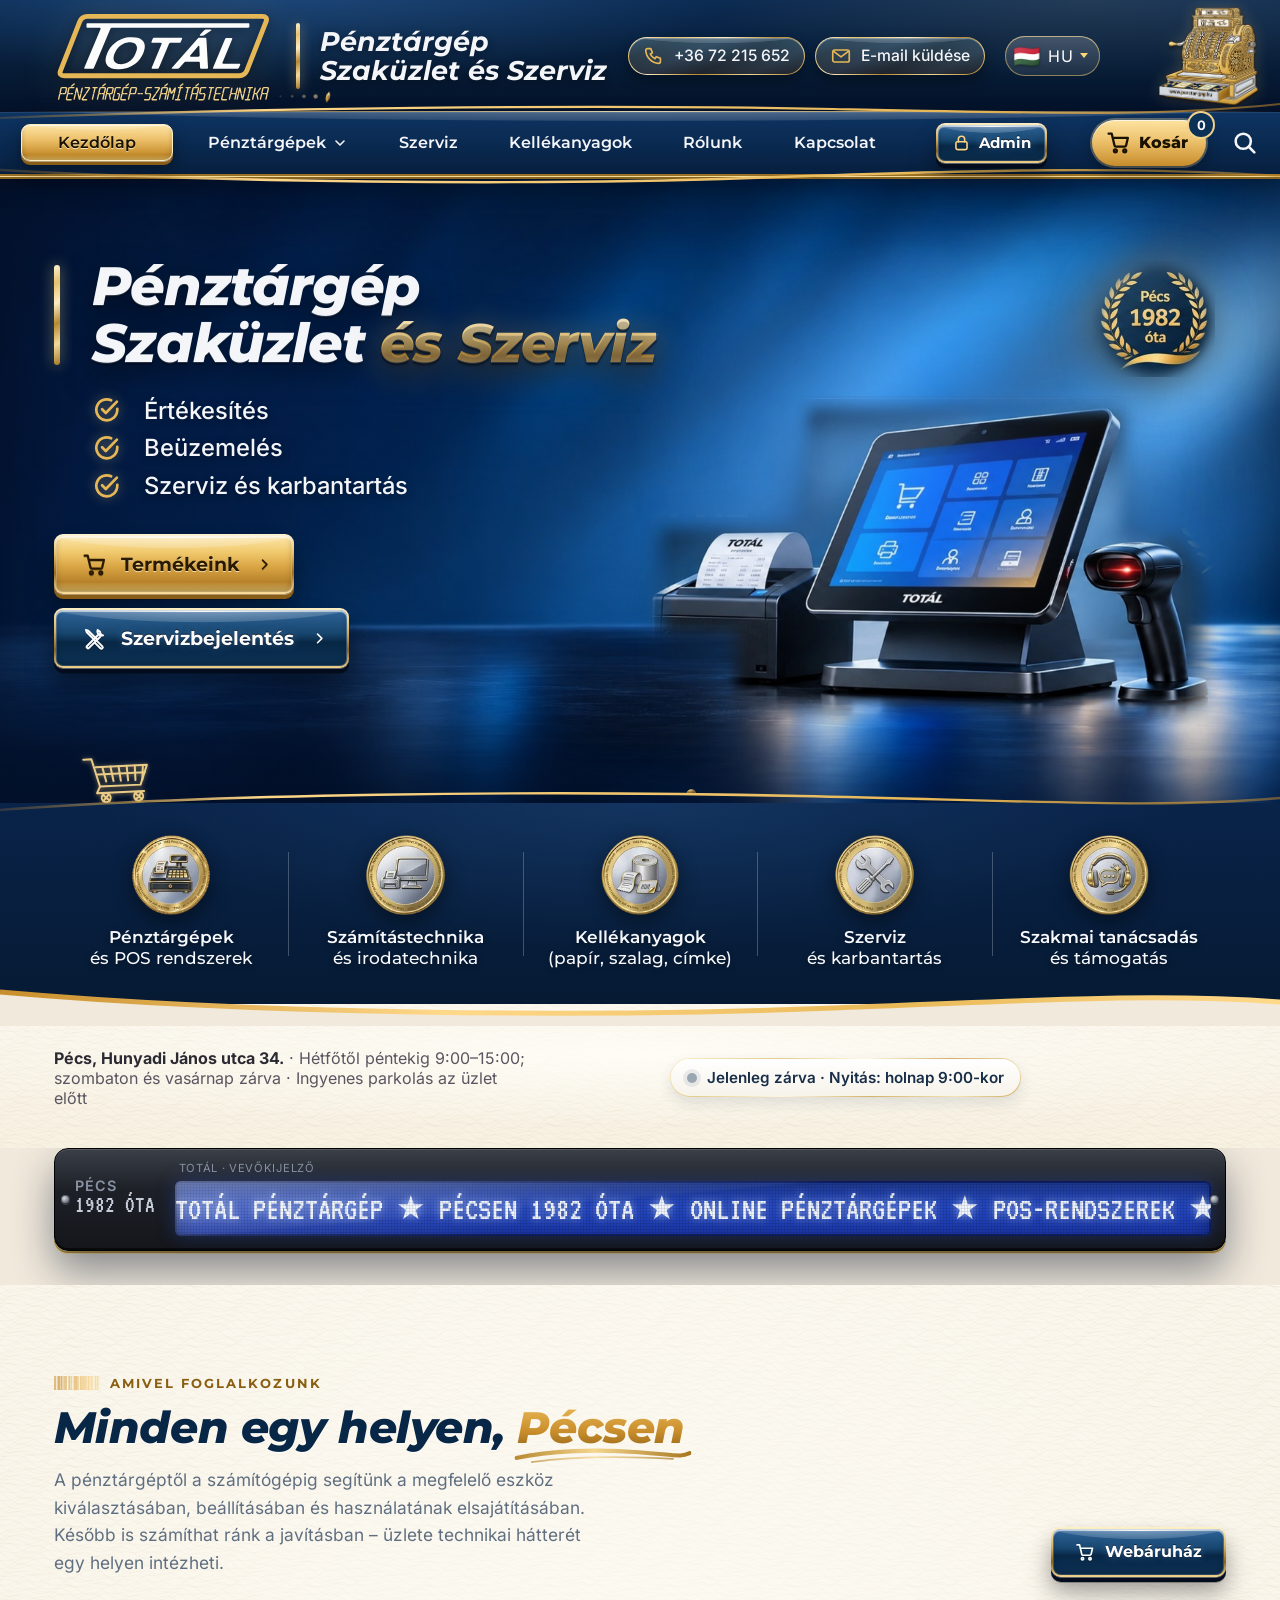
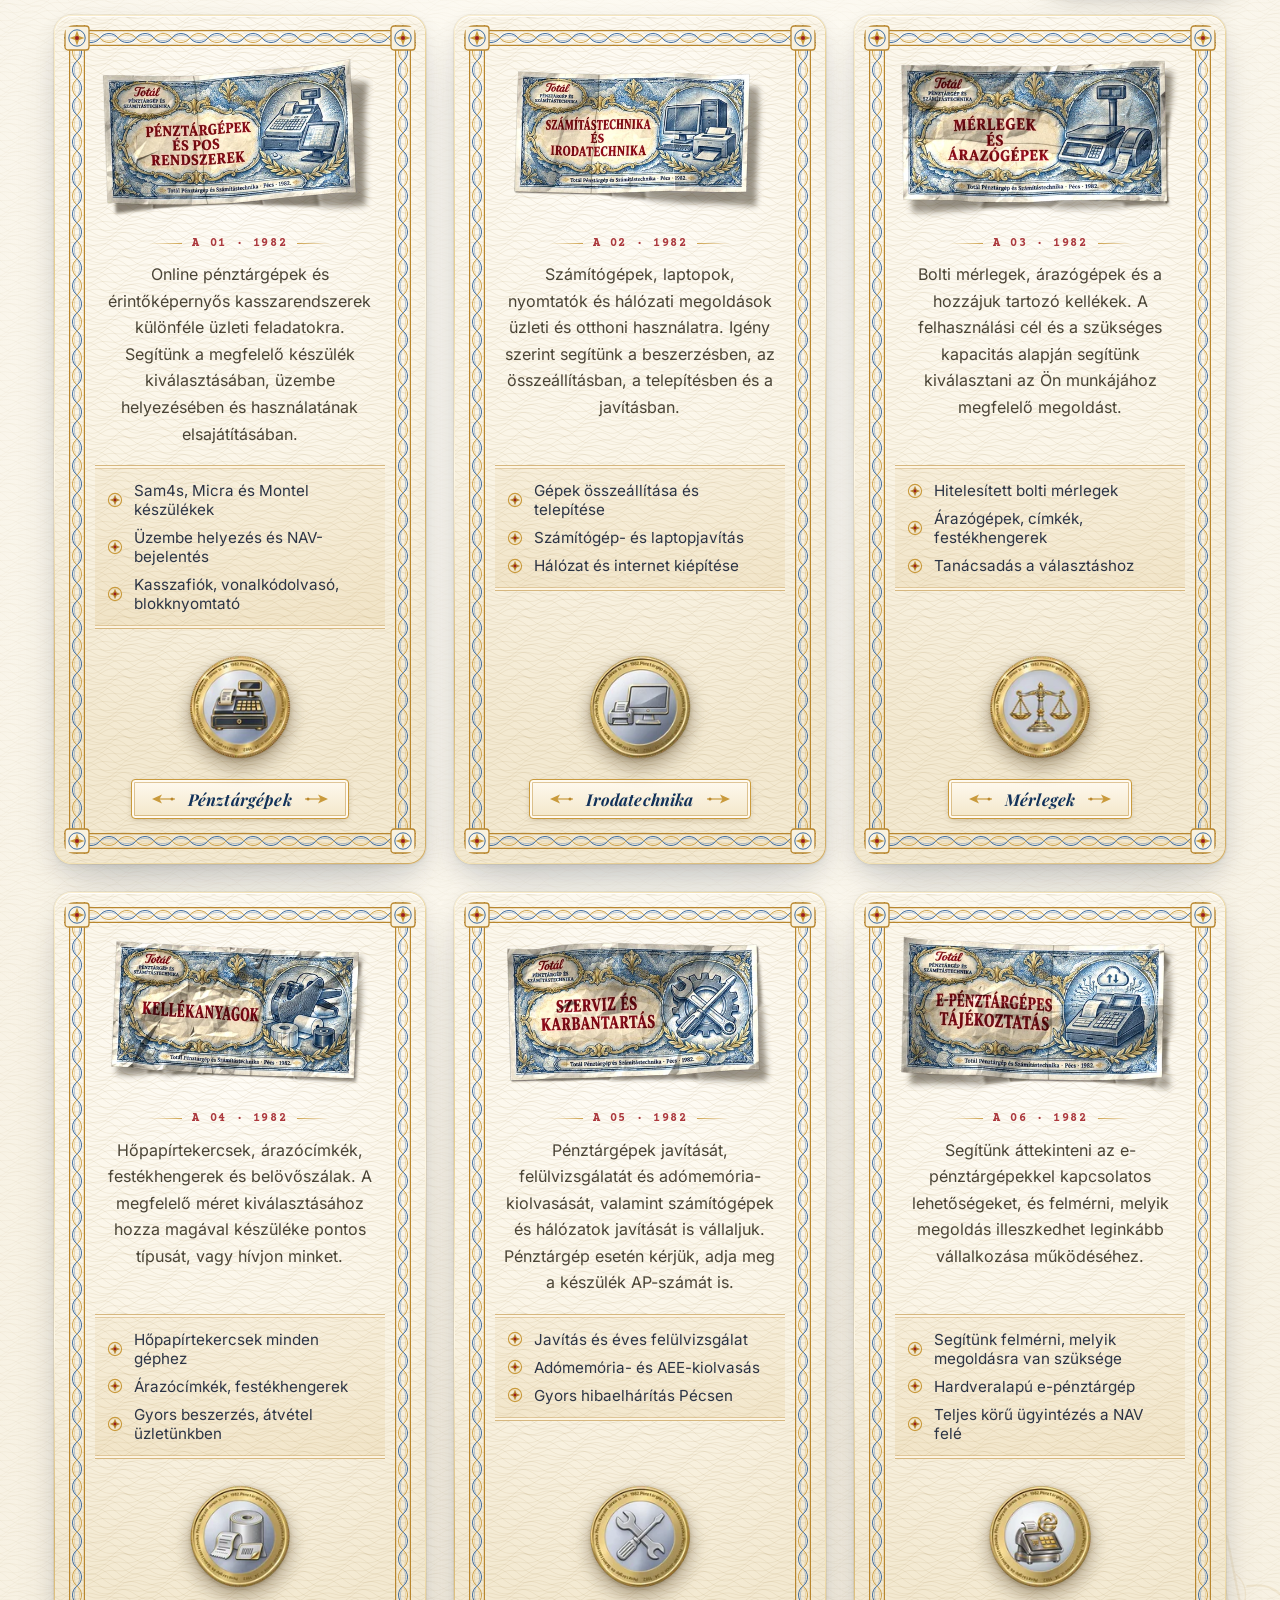
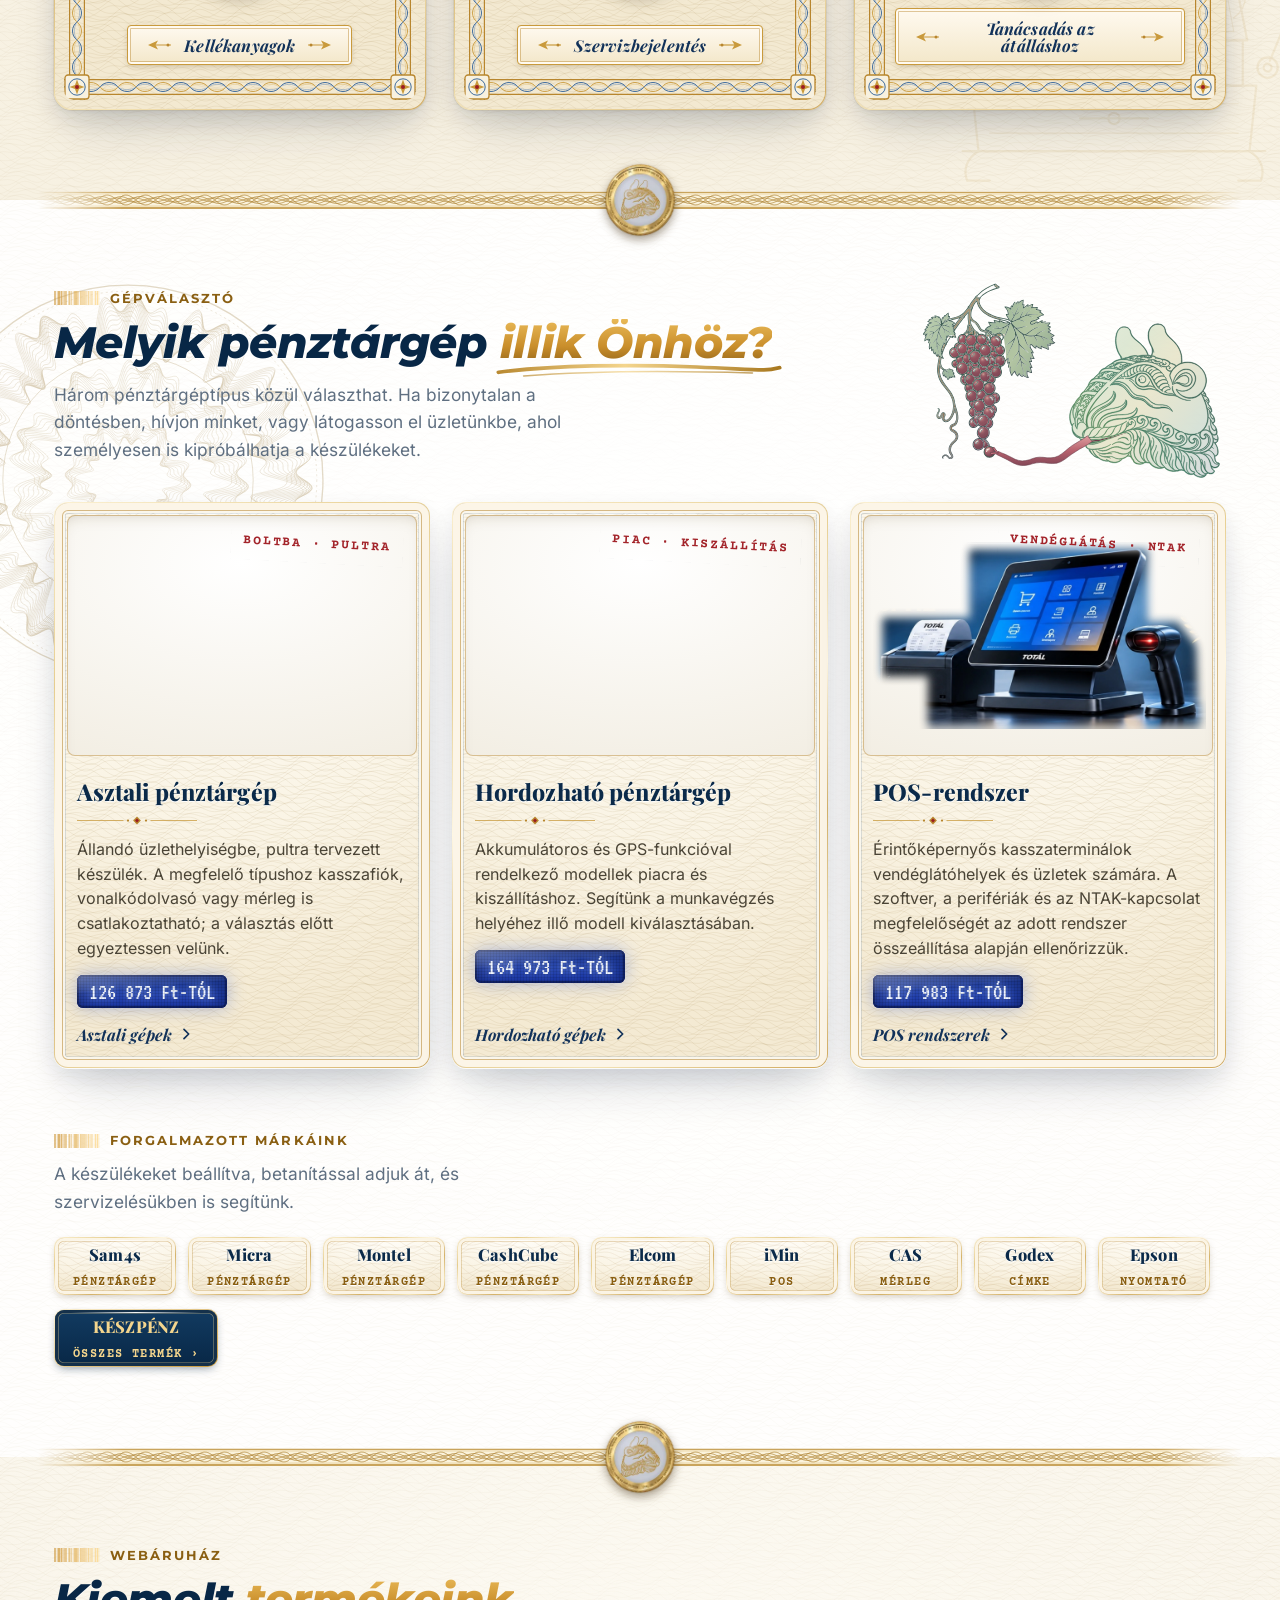
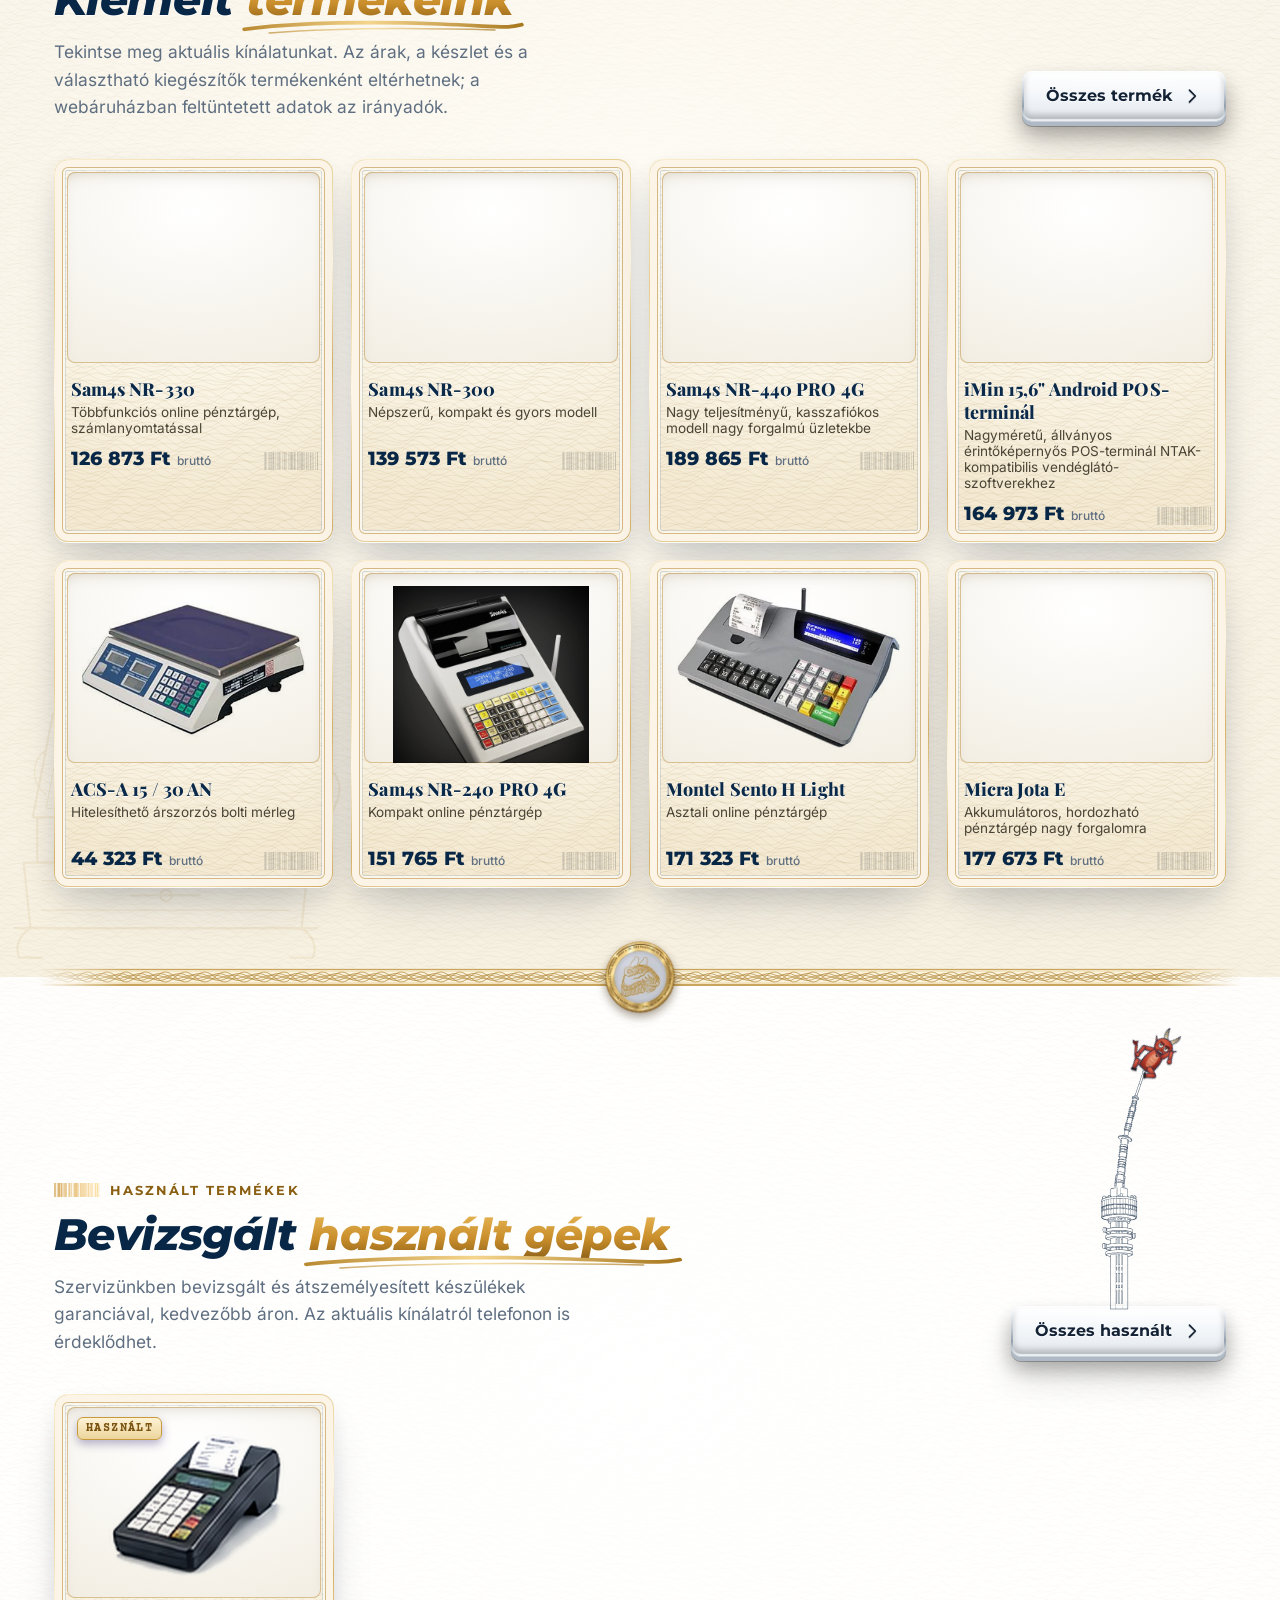
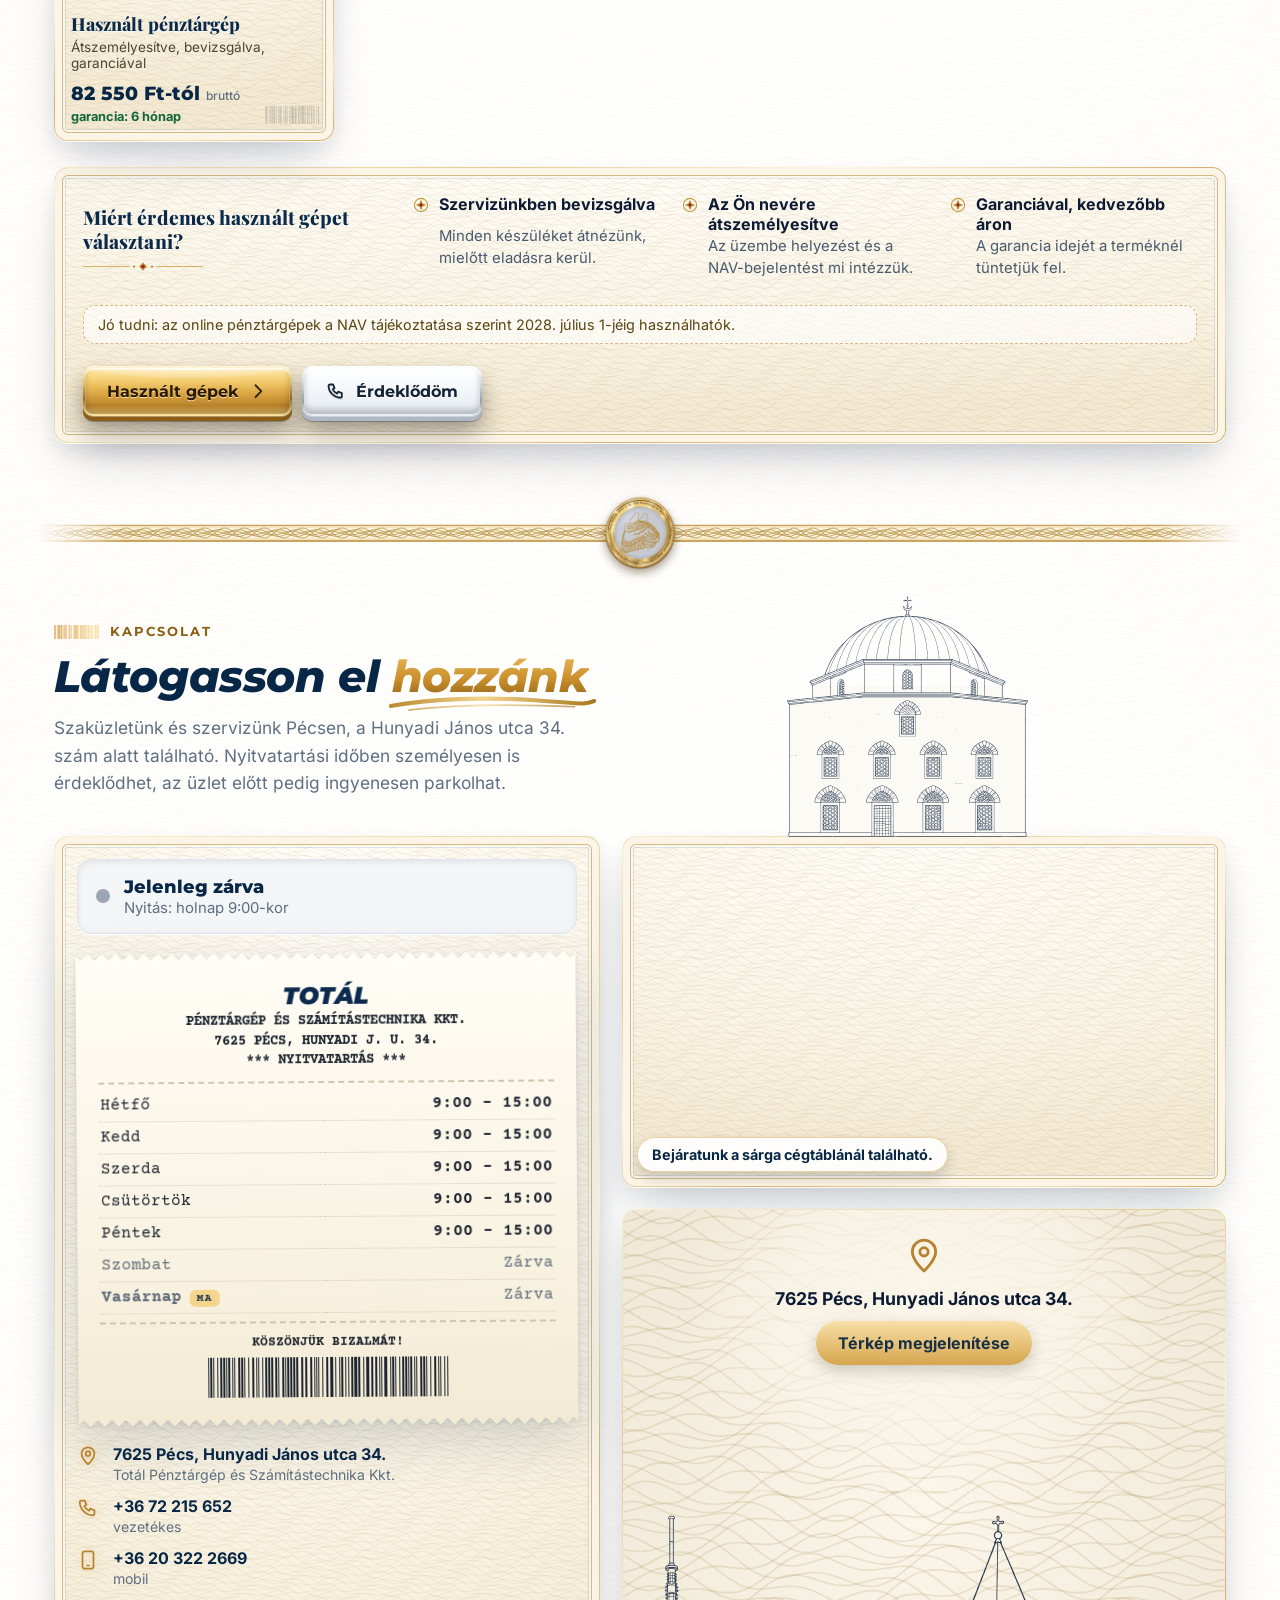
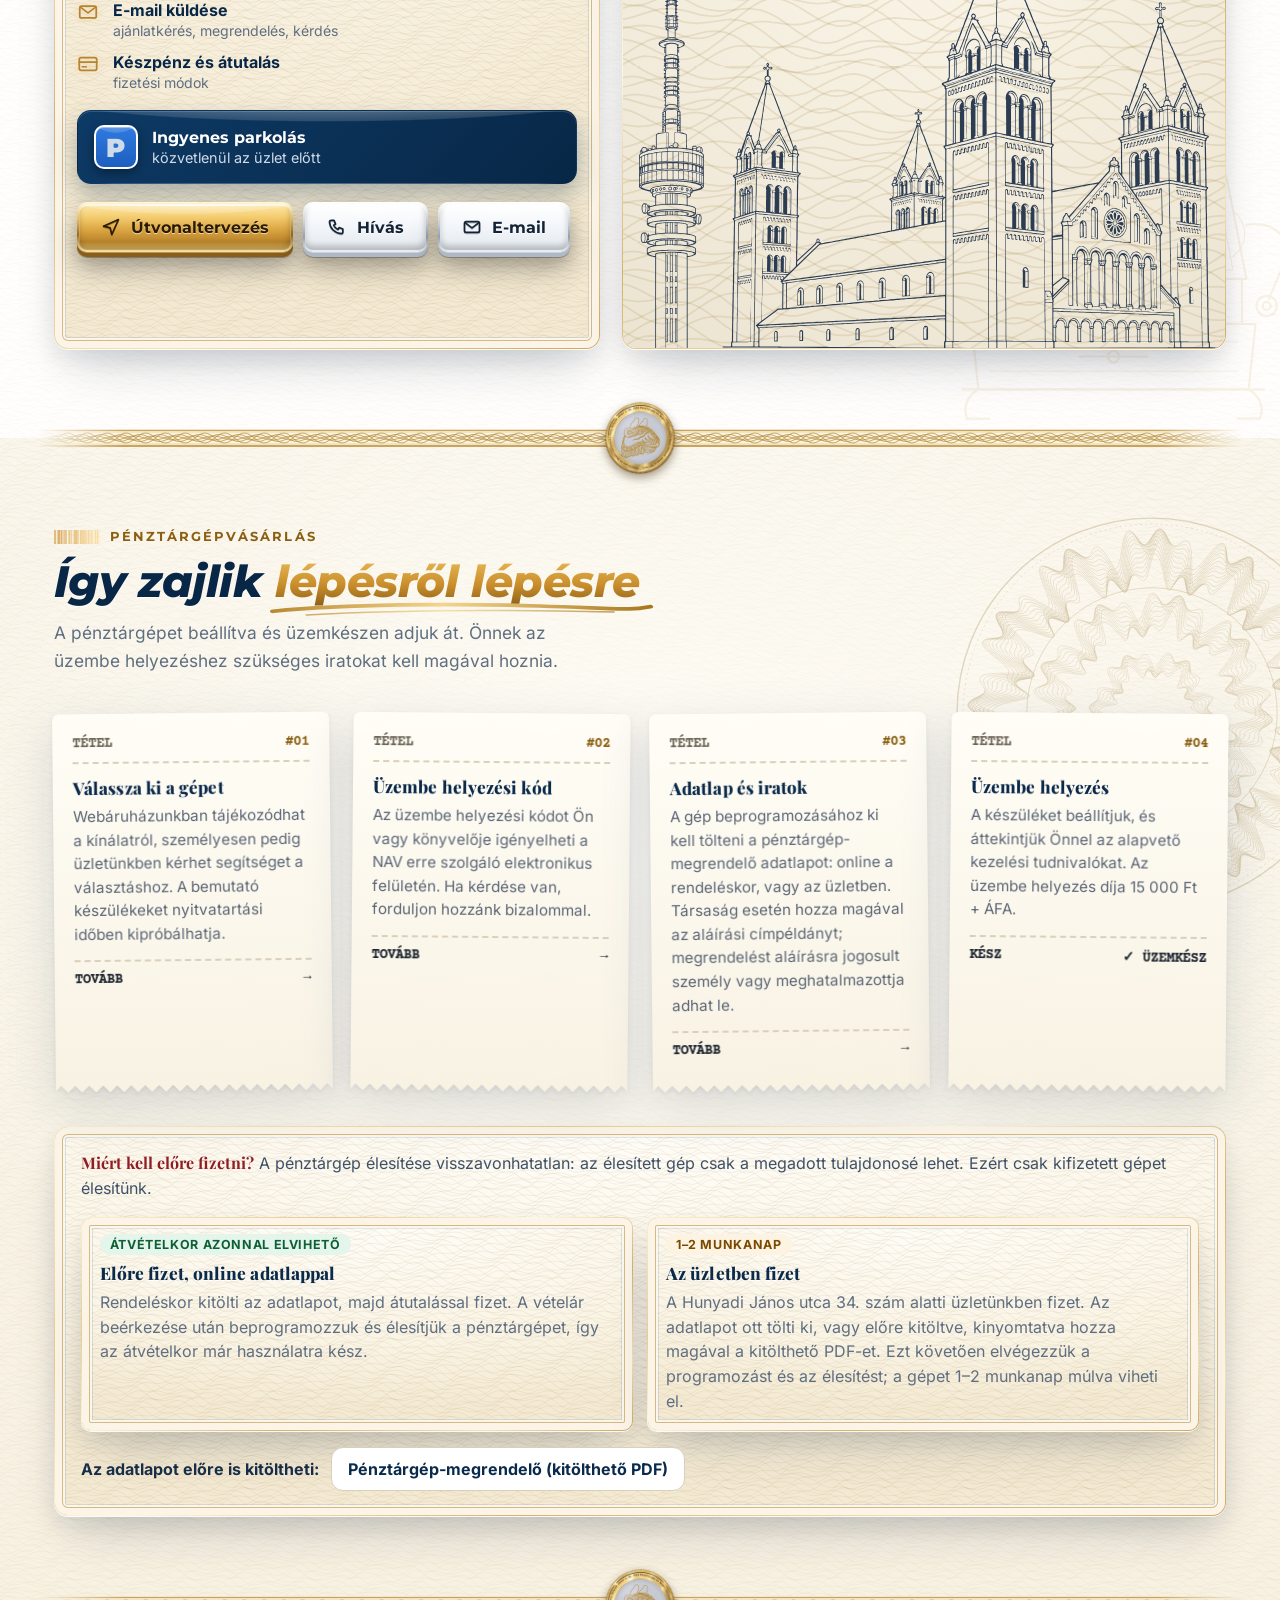
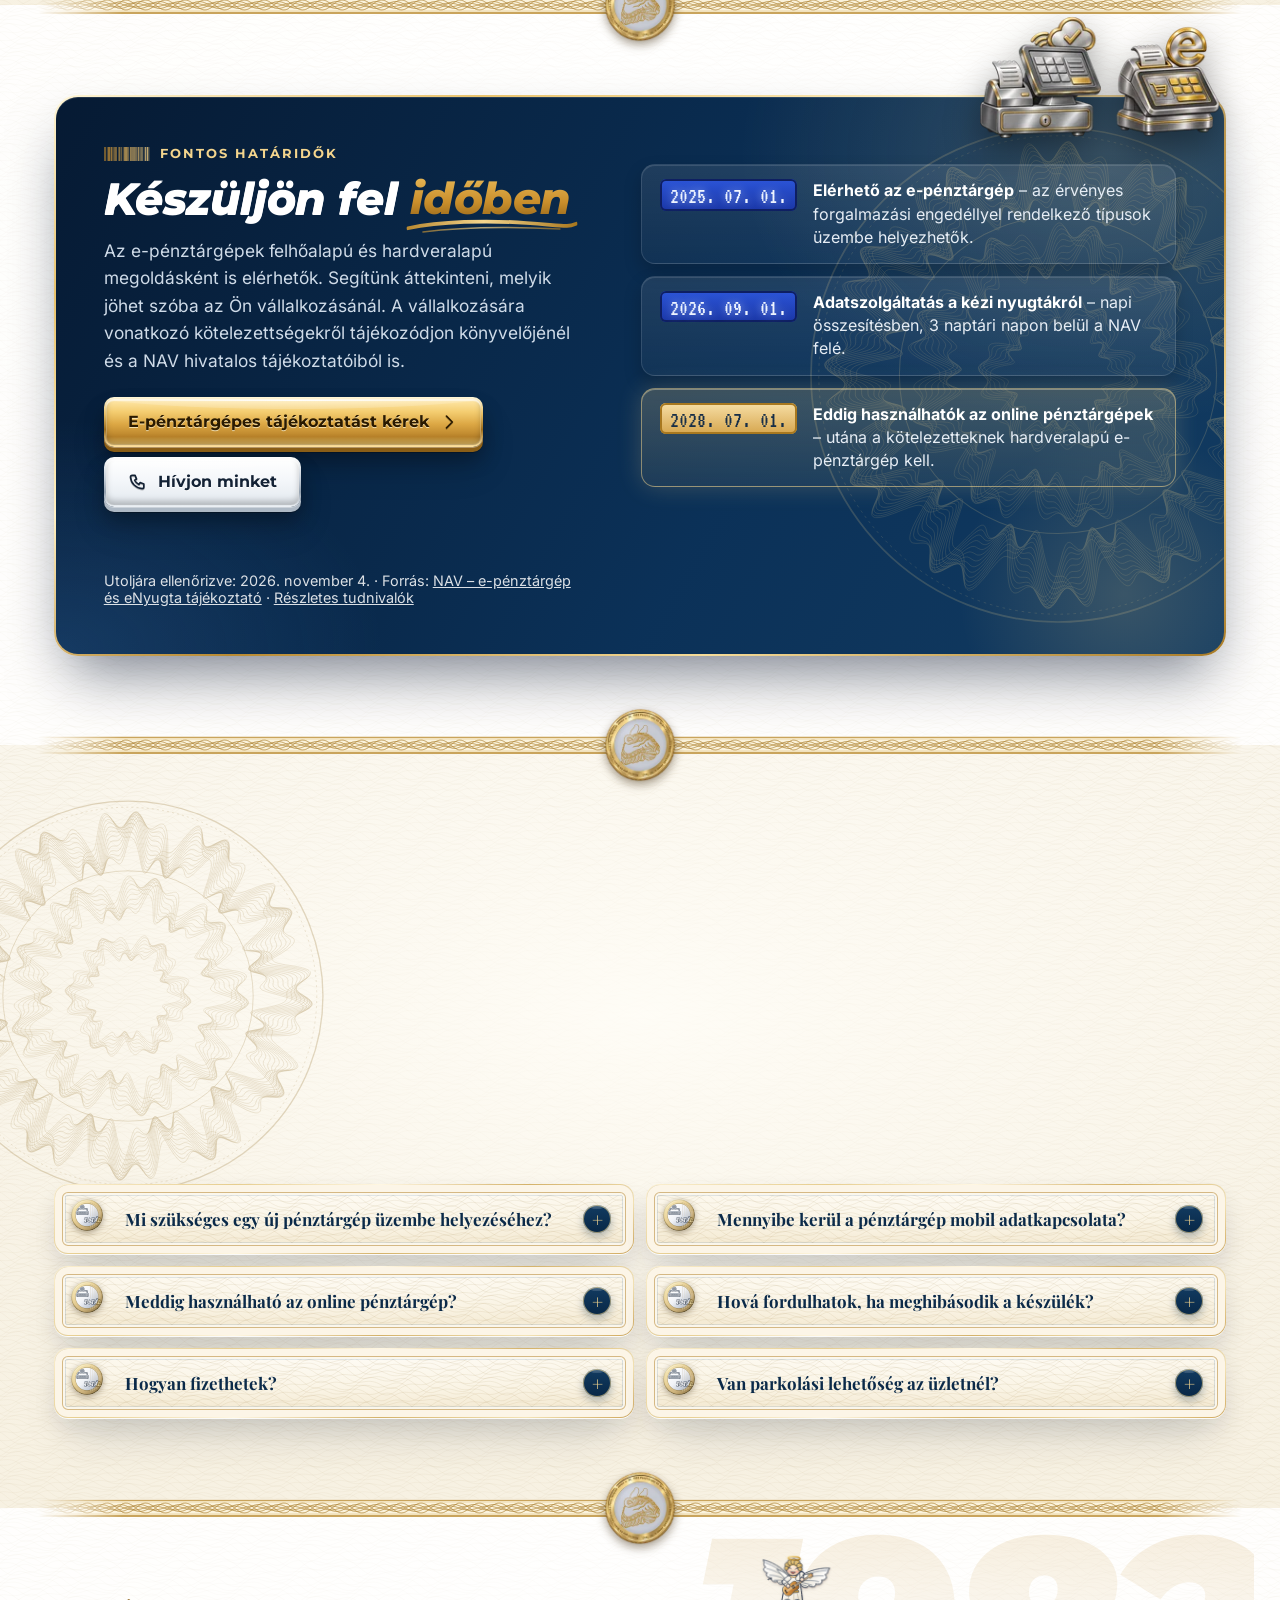
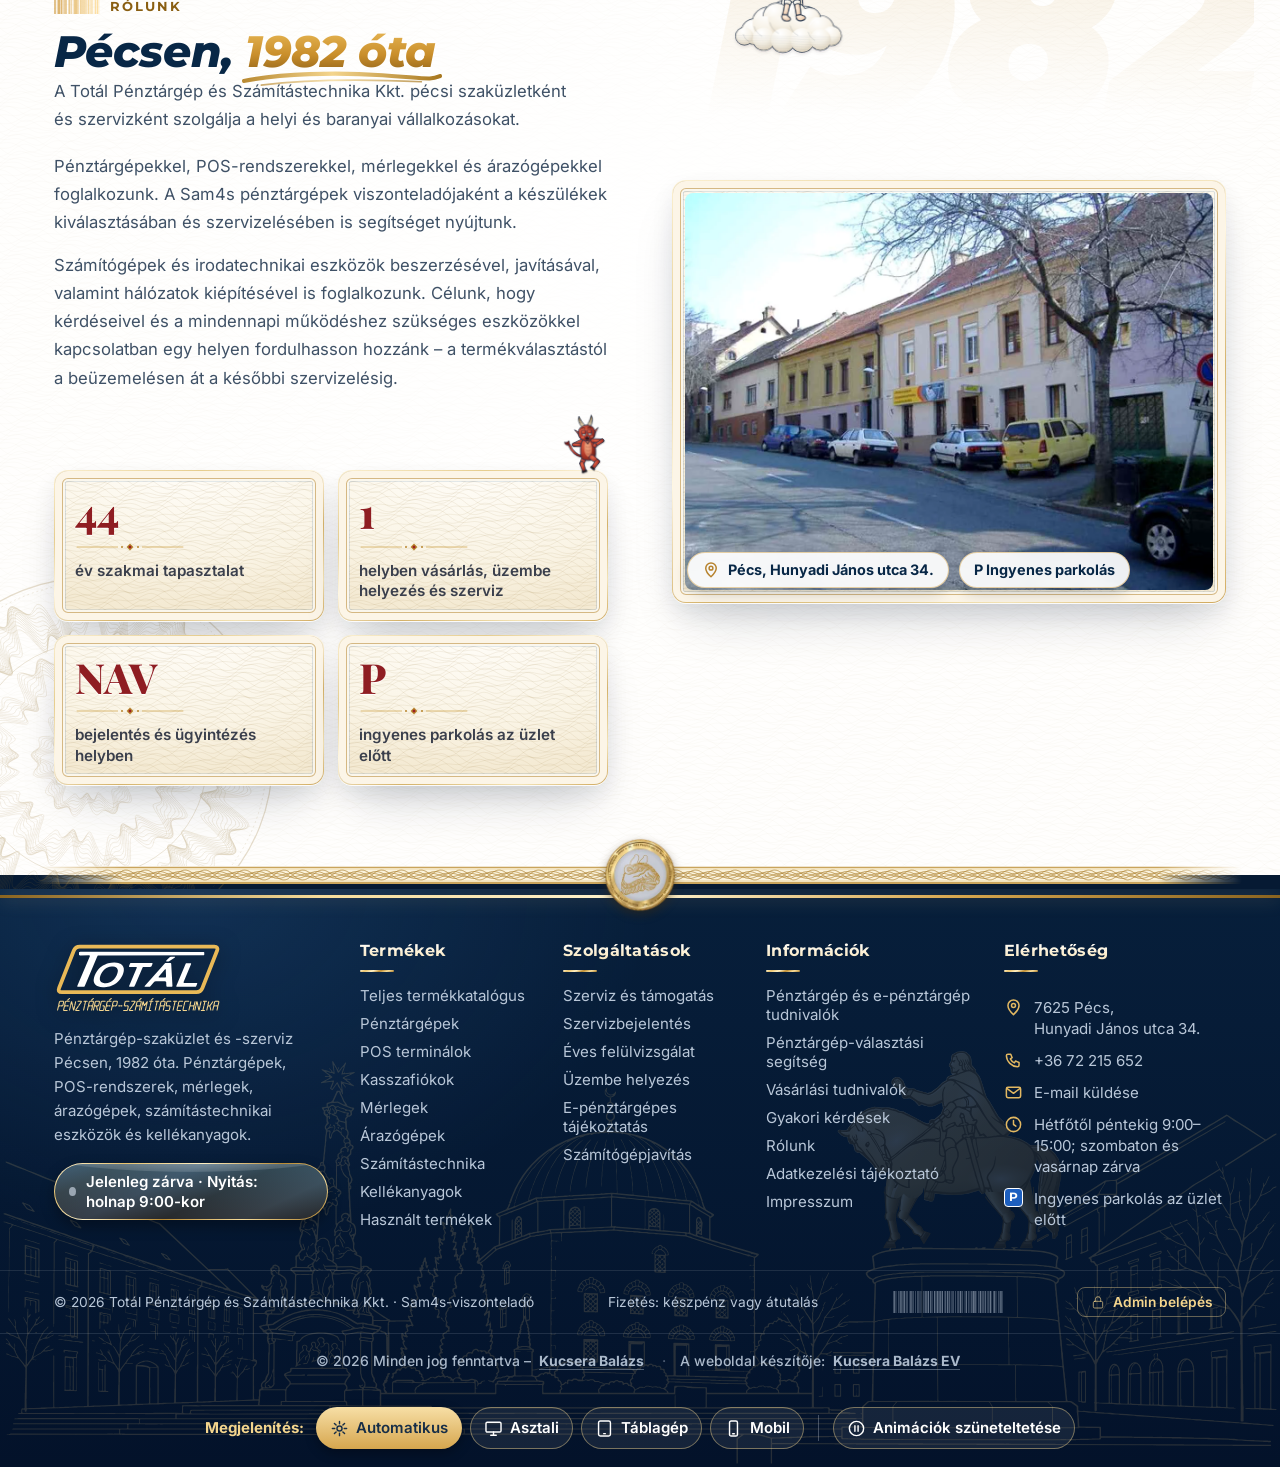
==== commit ad285678: "Mobil alsó sáv: a sárga Hívás gomb a +36 20 322 2669 számot tárcsázza Co-Authored-By: Claude Opus 5." ====
--- a/index.html
+++ b/index.html
@@ -1597,7 +1597,7 @@
     <a class="fadm" href="webaruhaz/#admin"><svg class="ic" viewBox="0 0 24 24"><rect x="5" y="11" width="14" height="10" rx="2"/><path d="M8 11V8a4 4 0 0 1 8 0v3"/></svg>Admin belépés</a>
   </div></div>
 </footer>
-<div class="mbar lt"><a class="hb gold" href="tel:+3672215652"><svg class="ic" viewBox="0 0 24 24"><path d="M5 4h3.5l1.8 4.5-2.3 1.4a11 11 0 0 0 5.1 5.1l1.4-2.3L19 14.5V18a2 2 0 0 1-2 2A15 15 0 0 1 3 6a2 2 0 0 1 2-2z"/></svg>Hívás</a><a class="hb navy" href="https://www.google.com/maps/dir/?api=1&amp;destination=P%C3%A9cs%2C+Hunyadi+J%C3%A1nos+utca+34" target="_blank" rel="noopener"><svg class="ic" viewBox="0 0 24 24"><path d="M3 11 21 3l-8 18-2-8z"/></svg>Útvonal</a></div>
+<div class="mbar lt"><a class="hb gold" href="tel:+36203222669"><svg class="ic" viewBox="0 0 24 24"><path d="M5 4h3.5l1.8 4.5-2.3 1.4a11 11 0 0 0 5.1 5.1l1.4-2.3L19 14.5V18a2 2 0 0 1-2 2A15 15 0 0 1 3 6a2 2 0 0 1 2-2z"/></svg>Hívás</a><a class="hb navy" href="https://www.google.com/maps/dir/?api=1&amp;destination=P%C3%A9cs%2C+Hunyadi+J%C3%A1nos+utca+34" target="_blank" rel="noopener"><svg class="ic" viewBox="0 0 24 24"><path d="M3 11 21 3l-8 18-2-8z"/></svg>Útvonal</a></div>
 
 <script>
 (function(){
